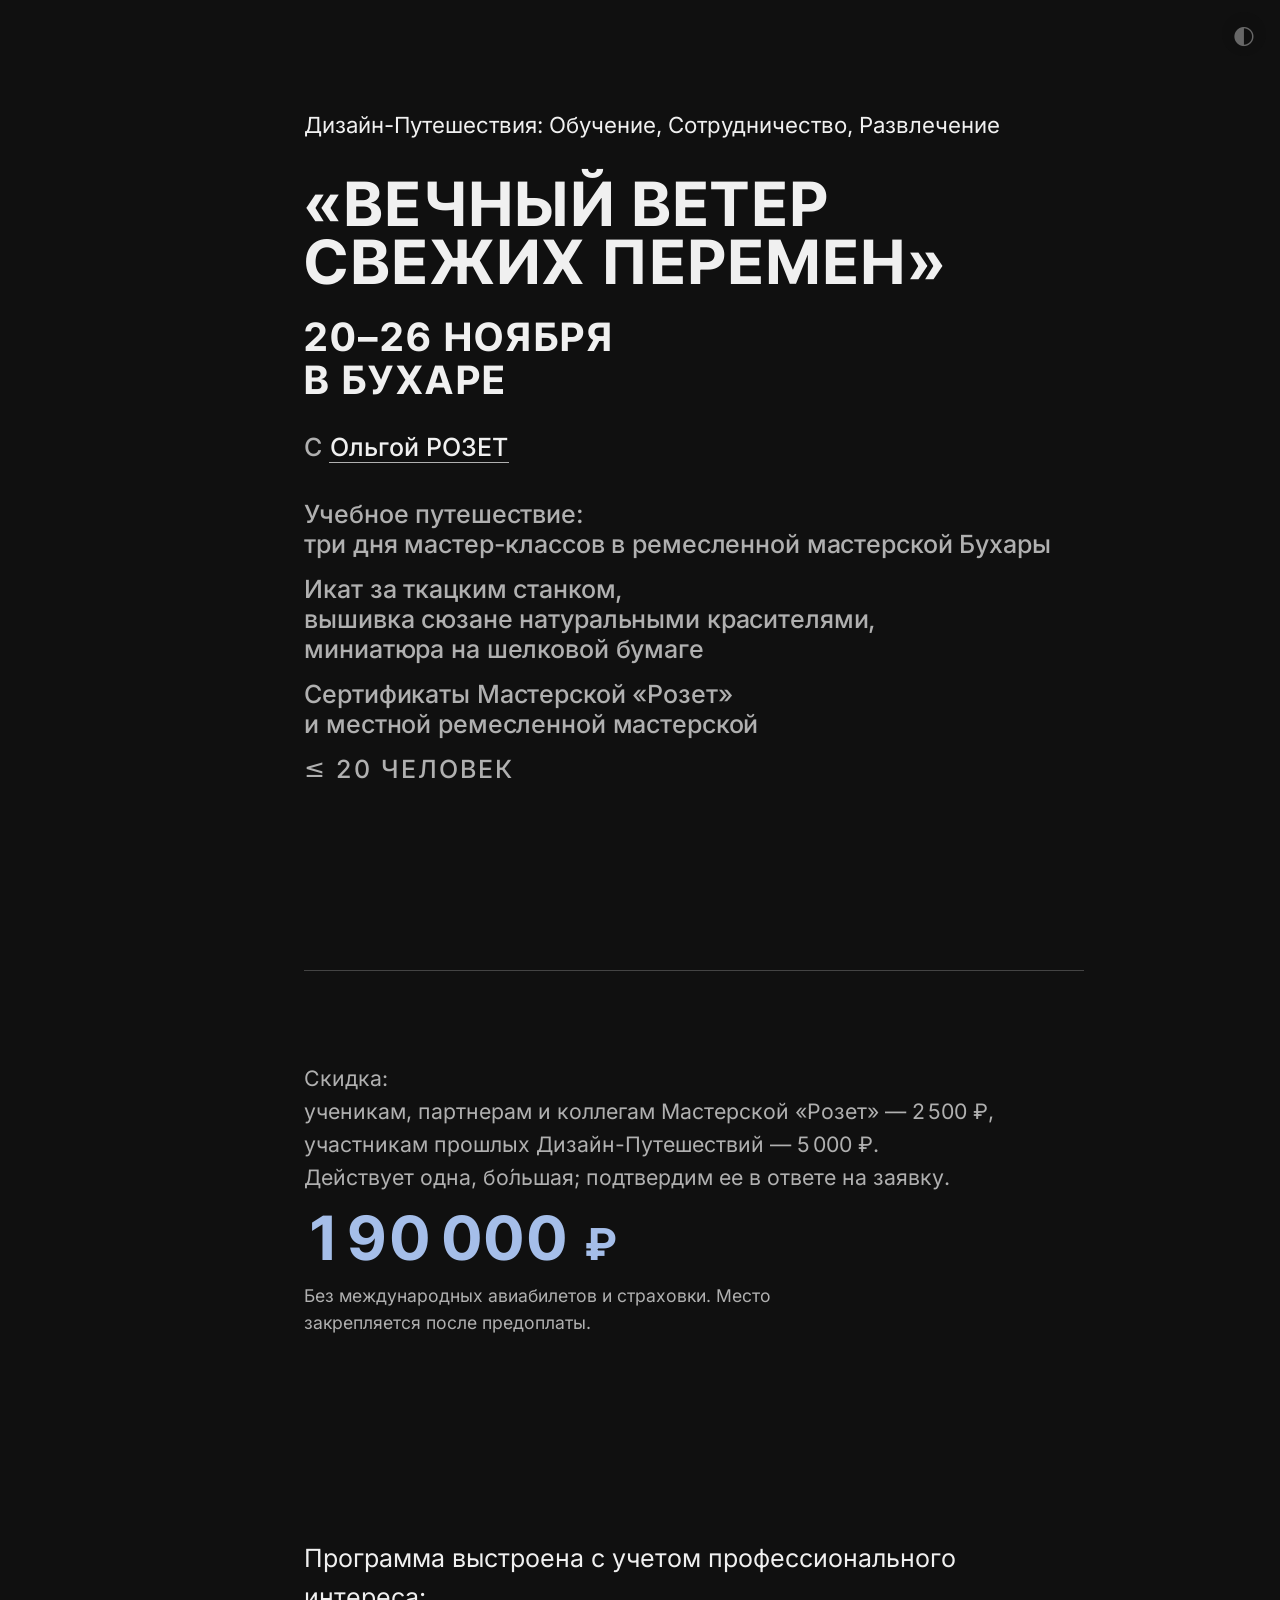
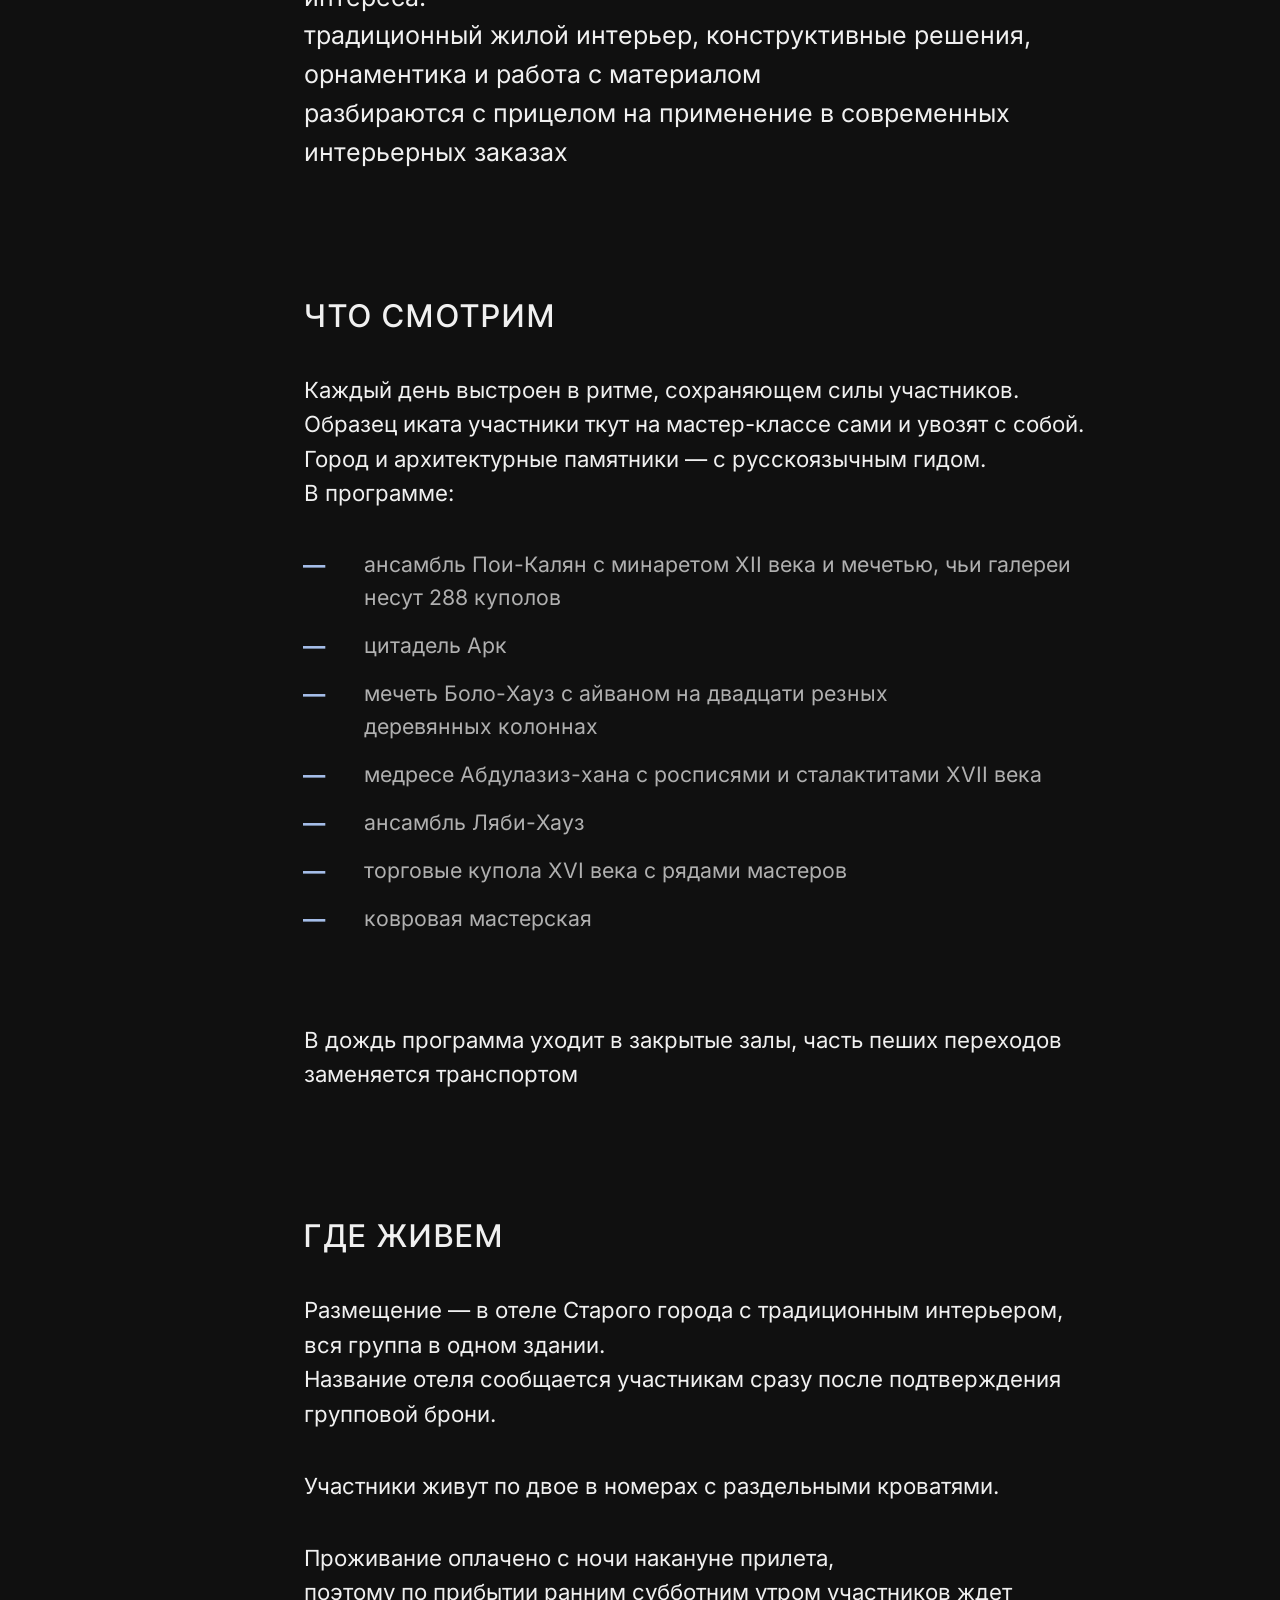
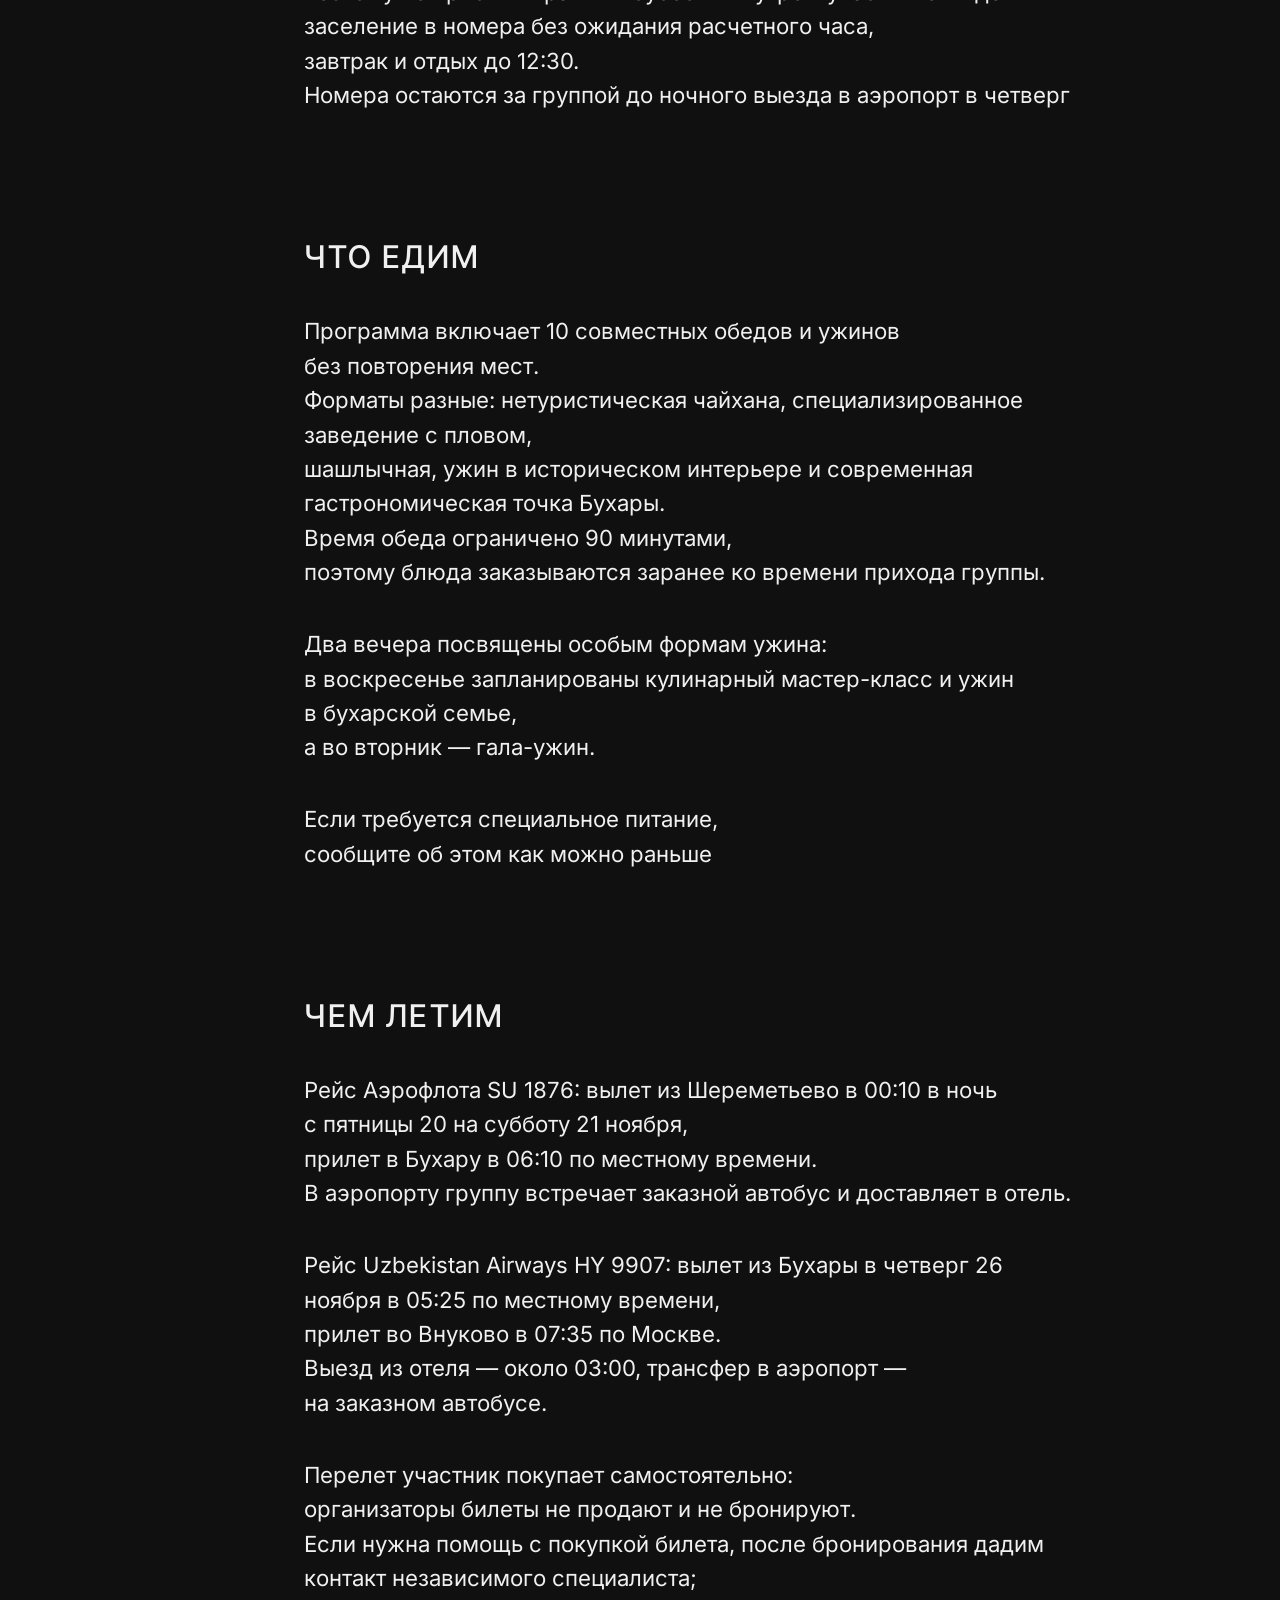
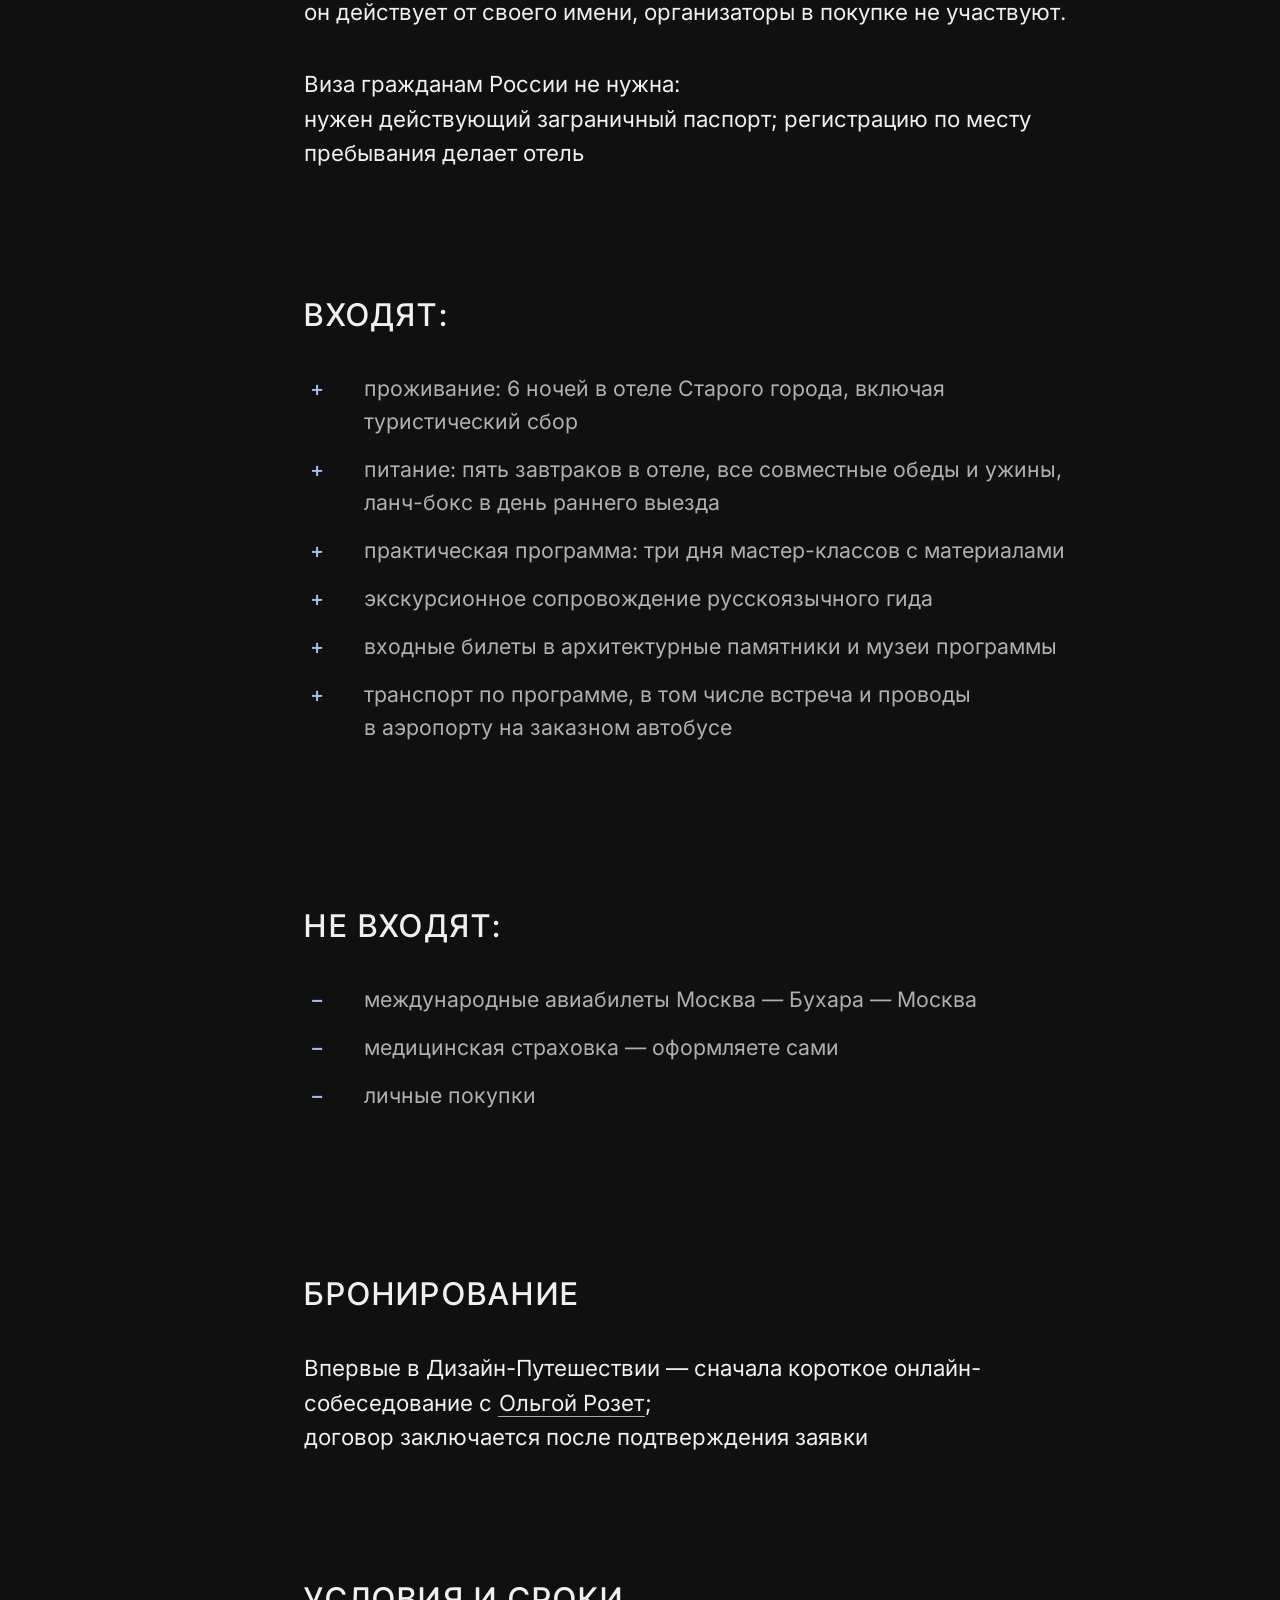
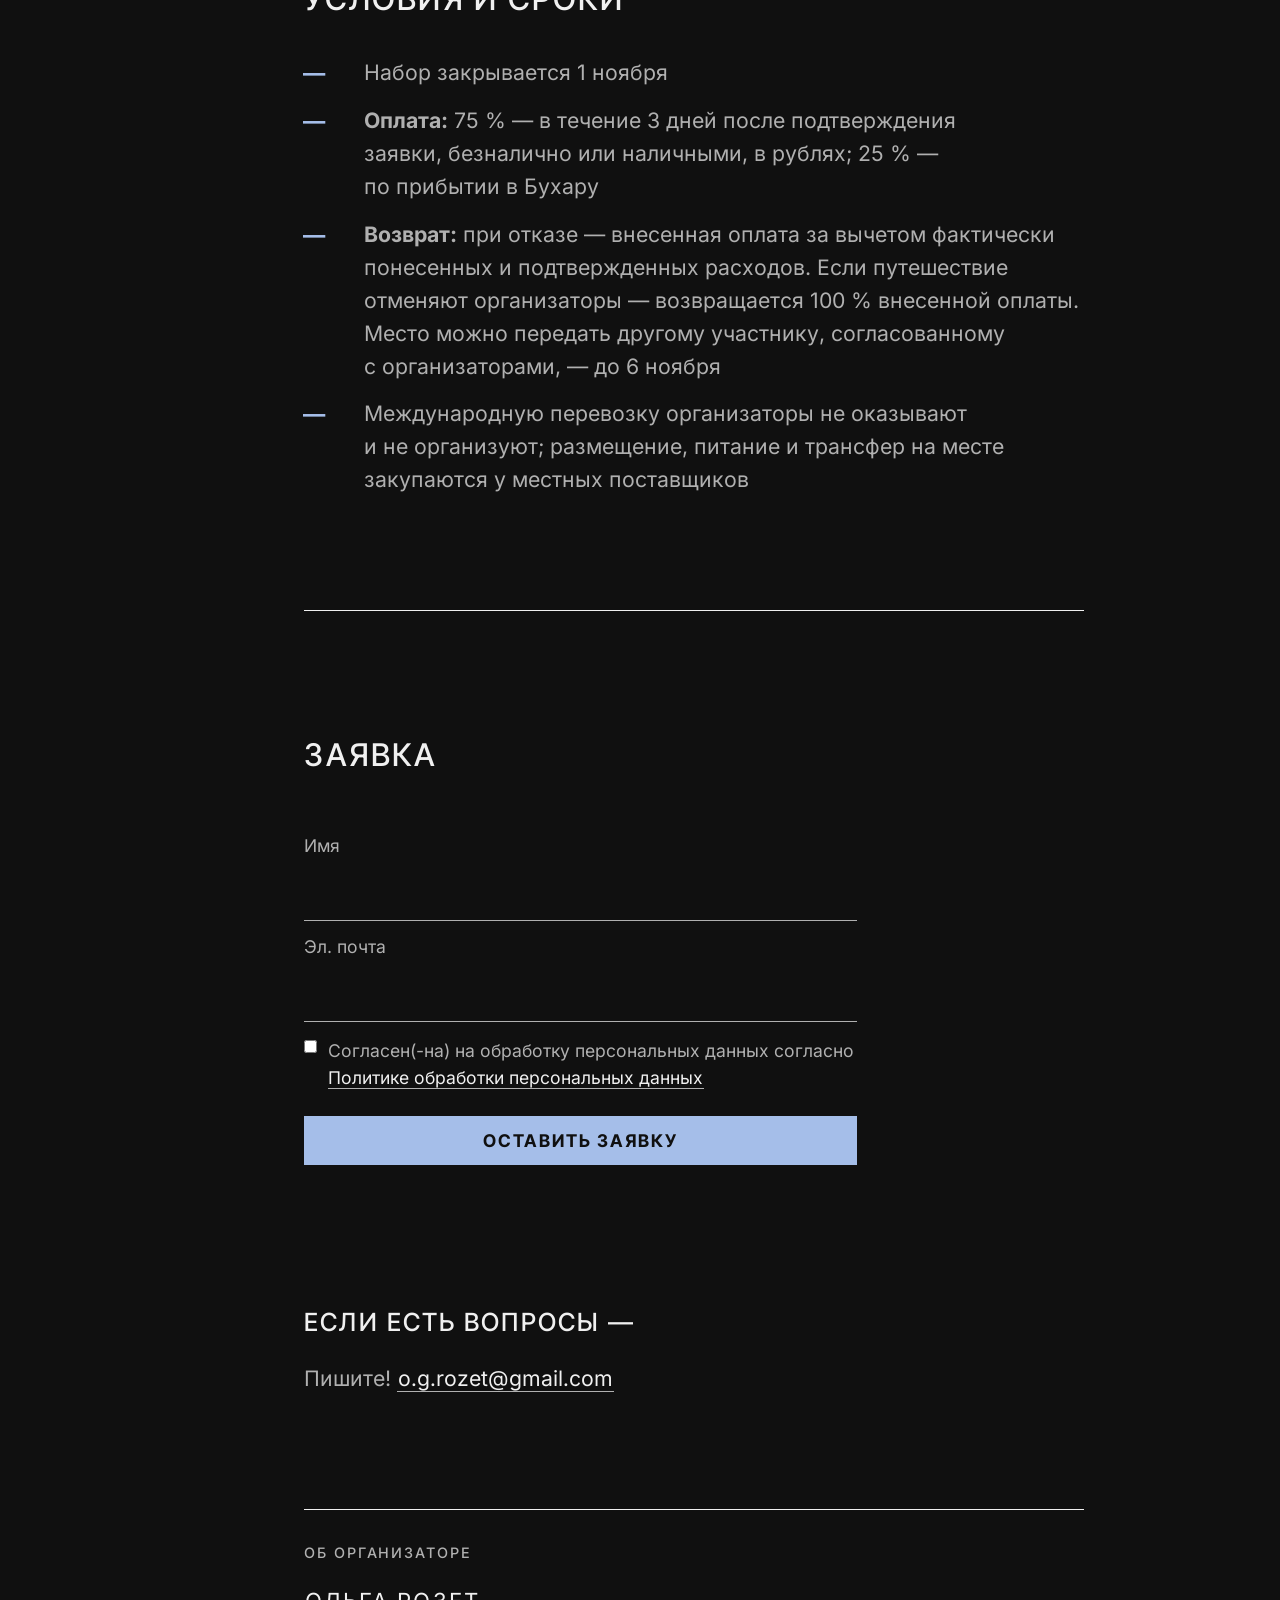
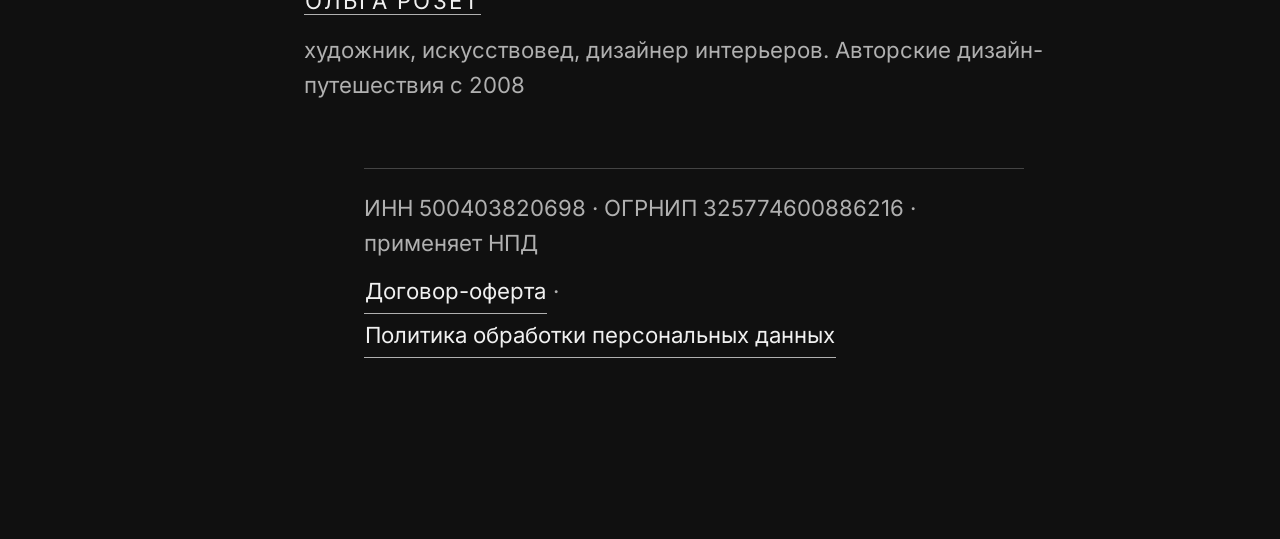
==== index.html @ dc1e4f90 "landing: publish uzbekistan_2026_fall to bukharainnovember.ru" ====
<!DOCTYPE html>

<html data-surface="editorial" lang="ru">
<head>
<meta charset="utf-8"/>
<meta content="u5gNvIFSmtyOxQqC" name="mailru-domain"/>
<meta content="width=device-width, initial-scale=1, viewport-fit=cover" name="viewport"/>
<title>Бухара · 20–26 ноября</title>
<meta content="Учебное путешествие: три дня мастер-классов в ремесленной мастерской Бухары — Икат за ткацким станком, вышивка сюзане натуральными красителями, миниатюра на…" name="description"/>
<link href="https://bukharainnovember.ru" rel="canonical"/>
<link href="https://olgarozet.ru/journal/feed.xml" rel="alternate" title="Journal" type="application/rss+xml"/>
<link href="https://olgarozet.ru/audiobroadcast/feed.xml" rel="alternate" title="Ольга Розет" type="application/rss+xml"/>
<meta content="website" property="og:type"/>
<meta content="Бухара · 20–26 ноября" property="og:title"/>
<meta content="Учебное путешествие: три дня мастер-классов в ремесленной мастерской Бухары — Икат за ткацким станком, вышивка сюзане натуральными красителями, миниатюра на…" property="og:description"/>
<meta content="Ольга Розет" property="og:site_name"/>
<meta content="https://bukharainnovember.ru" property="og:url"/>
<meta content="https://olgarozet.ru/olga_footer.png" property="og:image"/>
<meta content="ru_RU" property="og:locale"/>
<meta content="summary_large_image" name="twitter:card"/>
<meta content="Бухара · 20–26 ноября" name="twitter:title"/>
<meta content="Учебное путешествие: три дня мастер-классов в ремесленной мастерской Бухары — Икат за ткацким станком, вышивка сюзане натуральными красителями, миниатюра на…" name="twitter:description"/>
<meta content="https://olgarozet.ru/olga_footer.png" name="twitter:image"/>
<link href="/favicon.png" rel="icon" type="image/png"/>
<link href="/apple-touch-icon.png" rel="apple-touch-icon"/>
<link href="/manifest.json" rel="manifest"/>
<link as="font" crossorigin="" href="/fonts/inter-cyrillic-400-normal.woff2" rel="preload" type="font/woff2"/>
<link as="font" crossorigin="" href="/fonts/inter-cyrillic-700-normal.woff2" rel="preload" type="font/woff2"/>
<meta content="#ffffff" media="(prefers-color-scheme: light)" name="theme-color"/>
<meta content="#111111" media="(prefers-color-scheme: dark)" name="theme-color"/>
<script>
// Day/night theme — user-override-first, then solar-automatic. FOUC-critical:
// runs synchronously in <head> before paint. Resolution: read dela.theme.v1
// from localStorage; if ∈ ['day', 'night'] use it (user override) else solar
// altitude (lat 55.0° / alt-threshold -0.1 rad). Config: solar calc from
// spec.enforcement_data.Inv-SITE-solar-theme (+ data.yaml.bio.solar_calibration
// override); attr/key/values from spec.enforcement_data.Inv-IFACE-day-night-mode.
// No hardcoded constants in code — both Specs are SoT, code falls back gracefully.
(function(){
  var MODE_ATTR="data-theme", MODE_VALUES=["day", "night"], STORAGE_KEY="dela.theme.v1";
  function solarTheme(){
    var r=Math.PI/180, now=new Date();
    var J=now.valueOf()/86400000 + 2440587.5 - 2451545.0;
    var L=(280.460+0.9856474*J)%360;
    var g=((357.528+0.9856003*J)%360)*r;
    var lam=(L+1.915*Math.sin(g)+0.020*Math.sin(2*g))*r;
    var eps=(23.439-4e-7*J)*r;
    var dec=Math.asin(Math.sin(eps)*Math.sin(lam));
    var ra=Math.atan2(Math.cos(eps)*Math.sin(lam), Math.cos(lam));
    var lon=-now.getTimezoneOffset()/4, lat=55.0;
    var gmst=(18.697374558+24.06570982441908*J)*15;
    var H=((gmst+lon)%360)*r - ra;
    var alt=Math.asin(Math.sin(lat*r)*Math.sin(dec)+Math.cos(lat*r)*Math.cos(dec)*Math.cos(H));
    return alt > -0.1 ? 'day' : 'night';
  }
  // stored override ∈ MODE_VALUES → use it; else (incl. 'auto', absent, bad) → solar.
  window.__resolveTheme=function(){
    var s=null; try{ s=localStorage.getItem(STORAGE_KEY); }catch(e){}
    return (MODE_VALUES.indexOf(s) !== -1) ? s : solarTheme();
  };
  window.__applyTheme=function(){
    document.documentElement.setAttribute(MODE_ATTR, window.__resolveTheme());
  };
  window.__applyTheme();
  setInterval(window.__applyTheme, 300000);
})();
</script>
<style>@layer floor, owner, form; @import url("/_tokens.generated.css?v=4cdadee726"); @import url("/styles.css?v=229025152d");</style>
<script type="application/ld+json">{"@context": "https://schema.org", "@type": "Event", "name": "Бухара 20–26 ноября", "description": ["Учебное путешествие:\nтри дня мастер-классов в ремесленной мастерской Бухары", "Икат за ткацким станком,\nвышивка сюзане натуральными красителями,\nминиатюра на шелковой бумаге", "Сертификаты Мастерской «Розет»\nи местной ремесленной мастерской"], "url": "https://bukharainnovember.ru", "eventStatus": "https://schema.org/EventScheduled", "startDate": "2026-11-20", "endDate": "2026-11-26", "location": {"@type": "Place", "name": "Бухара", "address": {"@type": "PostalAddress", "addressCountry": "UZ"}}, "organizer": [{"@type": "Person", "name": "Ольга Розет"}], "audience": {"@type": "Audience", "audienceType": "специалисты, дизайнеры, архитекторы"}, "offers": [{"@type": "Offer", "price": "180000.00", "priceCurrency": "RUB", "availability": "https://schema.org/InStock", "priceValidUntil": "2026-10-20T23:59:00+03:00"}, {"@type": "Offer", "price": "190000.00", "priceCurrency": "RUB", "availability": "https://schema.org/InStock", "validFrom": "2026-10-20T23:59:00+03:00", "priceValidUntil": "2026-11-20"}]}</script>
<meta content="uzbekistan_2026_fall" name="dela:slug"/>
</head>
<body>
<a class="skip-link" href="#main">Перейти к содержанию</a>
<nav class="nav-fade"><span class="nav-left"><a aria-label="На главную" href="https://olgarozet.ru/">← olgarozet.ru</a></span><span class="nav-right"></span></nav>
<button aria-label="Тема: авто (по солнцу) — переключить" class="theme-toggle" data-theme-toggle="" type="button">◐</button><script>(function(){var STATES=["auto", "day", "night"],GLYPHS={"auto": "◐", "day": "☀", "night": "☾"},LABELS={"auto": "Тема: авто (по солнцу)", "day": "Тема: дневная", "night": "Тема: ночная"},STORAGE_KEY="dela.theme.v1",MODE_VALUES=["day", "night"],SUFFIX=" — переключить",CYCLE=["day", "night"],MODE_ATTR="data-theme";var btn=document.querySelector("[data-theme-toggle]");if(!btn)return;function current(){var s=null;try{s=localStorage.getItem(STORAGE_KEY);}catch(e){}return (MODE_VALUES.indexOf(s)!==-1)?s:STATES[0];}function paint(st){btn.textContent=GLYPHS[st]||GLYPHS[STATES[0]];btn.setAttribute("aria-label",(LABELS[st]||LABELS[STATES[0]])+SUFFIX);}paint(current());function rendered(){var a=null;try{a=document.documentElement.getAttribute(MODE_ATTR);}catch(e){}return (CYCLE.indexOf(a)!==-1)?a:null;}btn.addEventListener("click",function(){var seen=rendered();var i=CYCLE.indexOf(seen);var next=CYCLE[(i+1)%CYCLE.length];try{localStorage.setItem(STORAGE_KEY,next);}catch(e){}if(window.__applyTheme)window.__applyTheme();paint(next);});})();</script>
<main id="main" role="main">
<article class="article-wrapper"><header><p class="top-banner">Дизайн-Путешествия: Обучение, Сотрудничество, Развлечение</p><h1 class="concept-h1" data-case="upper">«ВЕЧНЫЙ ВЕТЕР<br/>СВЕЖИХ ПЕРЕМЕН»</h1><h2 class="locus-h2" data-case="upper">20–26 НОЯБРЯ<br/>В БУХАРЕ</h2><h3 class="organizers-h3" data-case="plain">С <a href="https://olgarozet.ru/">Ольгой РОЗЕТ</a></h3><p class="lead">Учебное путешествие:<br/>три дня мастер-классов в ремесленной мастерской Бухары</p><p class="lead">Икат за ткацким станком,<br/>вышивка сюзане натуральными красителями,<br/>миниатюра на шелковой бумаге</p><p class="lead">Сертификаты Мастерской «Розет»<br/>и местной ремесленной мастерской</p><p aria-label="не более 20 человек" class="lead is-caps"><span class="math-rel">≤</span> 20 человек</p></header><aside aria-label="Стоимость" class="pricing-display"><div class="pricing-span" data-visible-until="2026-10-20T23:59:00+03:00"><div class="pricing-amount">180 000 <span class="currency">₽</span> <span class="pricing-term">при заявке по 20 октября и оплате в течение 3 дней после подтверждения</span></div><div class="pricing-next">С 21 октября — 190 000 ₽</div></div><div class="pricing-span" data-visible-from="2026-10-20T23:59:00+03:00" style="display:none"><div class="pricing-amount">190 000 <span class="currency">₽</span></div></div><div class="pricing-claims">Скидка:<br/>ученикам, партнерам и коллегам Мастерской «Розет» — 2 500 ₽,<br/>участникам прошлых Дизайн-Путешествий — 5 000 ₽.<br/>Действует одна, бо́льшая; подтвердим ее в ответе на заявку.</div><div class="pricing-note">Без международных авиабилетов и страховки. Место закрепляется после предоплаты.</div></aside><section><p>Программа выстроена с учетом профессионального интереса:<br/>традиционный жилой интерьер, конструктивные решения, орнаментика и работа с материалом<br/>разбираются с прицелом на применение в современных интерьерных заказах</p></section><section><h2 data-case="upper">Что смотрим</h2><p>Каждый день выстроен в ритме, сохраняющем силы участников.<br/>Образец иката участники ткут на мастер-классе сами и увозят с собой.<br/>Город и архитектурные памятники — с русскоязычным гидом.<br/>В программе:</p><ul><li>ансамбль Пои-Калян с минаретом <abbr>XII</abbr> века и мечетью, чьи галереи несут 288 куполов</li><li>цитадель Арк</li><li>мечеть Боло-Хауз с айваном на двадцати резных деревянных колоннах</li><li>медресе Абдулазиз-хана с росписями и сталактитами <abbr>XVII</abbr> века</li><li>ансамбль Ляби-Хауз</li><li>торговые купола <abbr>XVI</abbr> века с рядами мастеров</li><li>ковровая мастерская</li></ul></section><section><p>В дождь программа уходит в закрытые залы, часть пеших переходов заменяется транспортом</p></section><section><h2 data-case="upper">Где живем</h2><p>Размещение — в отеле Старого города с традиционным интерьером,<br/>вся группа в одном здании.<br/>Название отеля сообщается участникам сразу после подтверждения групповой брони.</p><p>Участники живут по двое в номерах с раздельными кроватями.</p><p>Проживание оплачено с ночи накануне прилета,<br/>поэтому по прибытии ранним субботним утром участников ждет заселение в номера без ожидания расчетного часа,<br/>завтрак и отдых до 12:30.<br/>Номера остаются за группой до ночного выезда в аэропорт в четверг</p></section><section><h2 data-case="upper">Что едим</h2><p>Программа включает 10 совместных обедов и ужинов без повторения мест.<br/>Форматы разные: нетуристическая чайхана, специализированное заведение с пловом,<br/>шашлычная, ужин в историческом интерьере и современная гастрономическая точка Бухары.<br/>Время обеда ограничено 90 минутами,<br/>поэтому блюда заказываются заранее ко времени прихода группы.</p><p>Два вечера посвящены особым формам ужина:<br/>в воскресенье запланированы кулинарный мастер-класс и ужин в бухарской семье,<br/>а во вторник — гала-ужин.</p><p>Если требуется специальное питание,<br/>сообщите об этом как можно раньше</p></section><section><h2 data-case="upper">Чем летим</h2><p>Рейс Аэрофлота <abbr>SU</abbr> 1876: вылет из Шереметьево в 00:10 в ночь с пятницы 20 на субботу 21 ноября,<br/>прилет в Бухару в 06:10 по местному времени.<br/>В аэропорту группу встречает заказной автобус и доставляет в отель.</p><p>Рейс Uzbekistan Airways <abbr>HY</abbr> 9907: вылет из Бухары в четверг 26 ноября в 05:25 по местному времени,<br/>прилет во Внуково в 07:35 по Москве.<br/>Выезд из отеля — около 03:00, трансфер в аэропорт — на заказном автобусе.</p><p>Перелет участник покупает самостоятельно:<br/>организаторы билеты не продают и не бронируют.<br/>Если нужна помощь с покупкой билета, после бронирования дадим контакт независимого специалиста;<br/>он действует от своего имени, организаторы в покупке не участвуют.</p><p>Виза гражданам России не нужна:<br/>нужен действующий заграничный паспорт; регистрацию по месту пребывания делает отель</p></section><section><h2 data-case="upper">Входят:</h2><ul><li data-marker="+">проживание: 6 ночей в отеле Старого города, включая туристический сбор</li><li data-marker="+">питание: пять завтраков в отеле, все совместные обеды и ужины, ланч-бокс в день раннего выезда</li><li data-marker="+">практическая программа: три дня мастер-классов с материалами</li><li data-marker="+">экскурсионное сопровождение русскоязычного гида</li><li data-marker="+">входные билеты в архитектурные памятники и музеи программы</li><li data-marker="+">транспорт по программе, в том числе встреча и проводы в аэропорту на заказном автобусе</li></ul></section><section><h2 data-case="upper">Не входят:</h2><ul><li data-marker="−">международные авиабилеты Москва — Бухара — Москва</li><li data-marker="−">медицинская страховка — оформляете сами</li><li data-marker="−">личные покупки</li></ul></section><section><h2 data-case="upper">Бронирование</h2><p>Впервые в Дизайн-Путешествии — сначала короткое онлайн-собеседование с <a href="https://olgarozet.ru/">Ольгой Розет</a>;<br/>договор заключается после подтверждения заявки</p></section><section class="terms"><h2 data-case="upper">Условия и сроки</h2><ul><li>Набор закрывается 1 ноября</li><li><strong>Оплата:</strong> 75 % — в течение 3 дней после подтверждения заявки, безналично или наличными, в рублях; 25 % — по прибытии в Бухару</li><li><strong>Возврат:</strong> при отказе — внесенная оплата за вычетом фактически понесенных и подтвержденных расходов. Если путешествие отменяют организаторы — возвращается 100 % внесенной оплаты. Место можно передать другому участнику, согласованному с организаторами, — до 6 ноября</li><li>Международную перевозку организаторы не оказывают и не организуют; размещение, питание и трансфер на месте закупаются у местных поставщиков</li></ul></section><section class="signup-wrap"><h2 data-case="upper" id="signup-h">Заявка</h2><section aria-labelledby="signup-h" class="signup" id="signup">
<form action="https://functions.yandexcloud.net/d4eqiun8mfpadqg1tblk?path=/lead" aria-labelledby="signup-h" class="signup-form" data-mail="o.g.rozet@gmail.com" data-msg-refused="Заявка не принята. Попробуйте еще раз или напишите:" data-msg-sending="Отправка..." data-msg-thanks="Спасибо! Свяжемся." data-msg-unreachable="Сервер заявок не отвечает. Введенное сохранено — отправьте еще раз или напишите:" data-slug="uzbekistan_2026_fall" data-transports='[{"url": "https://functions.yandexcloud.net/d4eqiun8mfpadqg1tblk?path=/lead", "timeout_ms": 10000, "sanction": null}, {"url": "https://dela-edge.azaryarozet.workers.dev/lead", "timeout_ms": 8000, "sanction": "principal-2026-10-14-rf-entry-dead"}]' enctype="application/x-www-form-urlencoded" id="signup-form" method="post" novalidate="">
<input name="edition" type="hidden" value="uzbekistan-2026"/><input name="variant" type="hidden" value="uzbekistan-2026-11"/>
<label class="signup-label" for="su-name">Имя</label>
<input aria-required="true" autocomplete="name" class="signup-input" id="su-name" minlength="2" name="name" required=""/>
<label class="signup-label" for="su-email">Эл. почта</label>
<input aria-required="true" autocomplete="email" class="signup-input" id="su-email" name="email" required="" type="email"/>
<label class="signup-consent" for="su-consent">
<input aria-label="Согласен(-на) на обработку персональных данных согласно Политике обработки персональных данных" aria-required="true" id="su-consent" name="consent" required="" type="checkbox"/>
<span>Согласен(-на) на обработку персональных данных согласно <a href="https://olgarozet.ru/privacy/">Политике обработки персональных данных</a></span>
</label>
<button class="signup-btn" id="su-btn" type="submit">Оставить заявку</button>
</form>
<div aria-live="polite" class="signup-msg" id="signup-msg" role="status"></div>
<noscript><p class="signup-note">Или напишите: <a href="mailto:o.g.rozet@gmail.com">o.g.rozet@gmail.com</a></p></noscript>
<script>
function dlLeadSend(ts, fields, fetchImpl) {
  function attempt(t) {
    var p = new URLSearchParams(fields);
    if (t.sanction) { p.set("sanction", t.sanction); } else { p.delete("sanction"); }
    var c = typeof AbortController === "function" ? new AbortController() : null;
    /* no declared wait ⇒ no client deadline (an unarmed timer, never an instant abort) */
    var timer = t.timeout_ms > 0 ? setTimeout(function () { if (c) { c.abort(); } }, t.timeout_ms) : null;
    return fetchImpl(t.url, {method: "POST",
        headers: {"Content-Type": "application/x-www-form-urlencoded"},
        body: p.toString(), signal: c ? c.signal : undefined})
      .then(function (r) {
        clearTimeout(timer);
        if (r.status >= 500) { throw new Error("status " + r.status); }
        return r.json().then(function (d) { return {transport: t, status: r.status, data: d}; },
                             function () { return {transport: t, status: r.status, data: null}; });
      }, function (e) { clearTimeout(timer); throw e; });
  }
  function from(i, errors) {
    if (i >= ts.length) {
      var e = new Error("no transport answered"); e.errors = errors; return Promise.reject(e);
    }
    return attempt(ts[i]).catch(function (err) { return from(i + 1, errors.concat([String(err)])); });
  }
  return from(0, []);
}
(function () {
  var f = document.getElementById("signup-form");
  if (!f) { return; }
  var btn = document.getElementById("su-btn"), msg = document.getElementById("signup-msg");
  var label = btn.textContent, mail = f.dataset.mail || "";
  /* every visible word comes from the form's data attributes (Spec text/landing.md) — none lives here */
  function say(key) { return f.dataset["msg" + key] || ""; }
  var ts = [];
  try { ts = JSON.parse(f.dataset.transports || "[]"); } catch (_) { ts = []; }
  fetch("/" + (f.dataset.slug || "") + "/signup.json")
    .then(function (r) { return r.ok ? r.json() : null; })
    .then(function (d) { if (d && d.transports && d.transports.length) { ts = d.transports; } })
    .catch(function () {});
  function fail(text) {
    msg.textContent = text + " ";
    if (mail) { var a = document.createElement("a"); a.href = "mailto:" + mail; a.textContent = mail;
                msg.appendChild(a); }
    btn.disabled = false; btn.textContent = label;
  }
  f.addEventListener("submit", function (e) {
    var name = f.name.value.trim(), email = f.email.value.trim();
    if (name.length < 2) { e.preventDefault(); f.name.focus(); return; }
    if (!/^[^@\s]+@[^@\s]+\.[^@\s]+$/.test(email)) { e.preventDefault(); f.email.focus(); return; }
    if (!f.consent.checked) { e.preventDefault(); f.consent.focus(); return; }
    if (!ts.length) { return; }
    e.preventDefault();
    btn.disabled = true; btn.textContent = say("Sending");
    var fd = new FormData(f); fd.set("consent", "true"); fd.set("slug", f.dataset.slug || "");
    dlLeadSend(ts, new URLSearchParams(fd).toString(), fetch.bind(window))
      .then(function (res) {
        if (res.data && res.data.ok) { f.style.display = "none"; msg.textContent = say("Thanks"); }
        else { fail(say("Refused")); }
      }, function () { fail(say("Unreachable")); });
  });
})();
</script>
</section></section><section class="contact"><h2 data-case="upper">Если есть вопросы —</h2><p>Пишите! <a href="mailto:o.g.rozet@gmail.com">o.g.rozet@gmail.com</a></p></section><footer class="about-organizer"><h2 data-case="upper">Об Организаторе</h2><div class="org-card"><p class="org-name"><a href="https://olgarozet.ru/">Ольга Розет</a></p><p>художник, искусствовед, дизайнер интерьеров. Авторские дизайн-путешествия с 2008</p></div></footer><footer aria-label="Реквизиты и юридическая информация" class="legal" role="group"><p class="legal-entity"><abbr>ИНН</abbr> 500403820698 · <abbr>ОГРНИП</abbr> 325774600886216 · применяет <abbr>НПД</abbr></p><p class="legal-docs"><a href="https://olgarozet.ru/legal/">Договор-оферта</a> · <a href="https://olgarozet.ru/privacy/">Политика обработки персональных данных</a></p></footer></article>
</main>
<link href="/media.css" rel="stylesheet"/><script defer="" src="/media.js"></script>
<script>
/* Display-window indicator 1[from ≤ now < until) per viewer clock
   (Inv-STF-window-derived, surface-temporal-fixpoint.md). The reveal
   (`data-visible-from`) is the exact dual of the original auto-hide
   (`data-visible-until`, admin 2026-05-13: «пусть блок исчезнет после 20:30
   по Москве») — one indicator covers both: a block appears at its window
   start and disappears at its window end, so a page deployed before a
   boundary still transitions at the precise moment without a redeploy.
   Runs at page-load and every 30s thereafter — covers tabs left open across
   a boundary. An unparseable/absent bound fails open on that side (a parse
   error must never hide content). */
(function(){
  function _applyWindows(){
    var nodes = document.querySelectorAll('[data-visible-until],[data-visible-from]');
    var now = Date.now();
    for (var i = 0; i < nodes.length; i++) {
      var from = Date.parse(nodes[i].getAttribute('data-visible-from') || '');
      var until = Date.parse(nodes[i].getAttribute('data-visible-until') || '');
      var vis = (isNaN(from) || now >= from) && (isNaN(until) || now < until);
      nodes[i].style.display = vis ? '' : 'none';
    }
  }
  _applyWindows();
  setInterval(_applyWindows, 30000);
})();

/* Pageview pingback — entity-statistics G-Set event (admin 2026-05-13 «считает
   статистику»). One event per page-load → CF Worker /pv → DELA_STATS KV.
   No cookies, no client-id; idempotency via cf-ray (CF generates per request).
   No-op gracefully if Worker unreachable (sendBeacon + fallback fetch). */
(function(){
  var slug = (document.querySelector('meta[name="dela:slug"]') || {}).content;
  if (!slug) return;
  var payload = JSON.stringify({
    p: slug,
    r: (window.crypto && crypto.randomUUID) ? crypto.randomUUID() :
       (Date.now() + '-' + Math.random().toString(36).slice(2)),
    ref: document.referrer || ''
  });
  var url = "https://dela-edge.azaryarozet.workers.dev/pv";
  if (!url) return;
  try {
    var blob = new Blob([payload], { type: 'application/json' });
    if (!navigator.sendBeacon || !navigator.sendBeacon(url, blob)) {
      fetch(url, {
        method: 'POST', body: payload, keepalive: true,
        headers: { 'Content-Type': 'application/json' }
      }).catch(function(){});
    }
  } catch (e) { /* swallow */ }
})();
</script>
</body>
</html>
---- media.css ----
/* ЭРГОНОМИКА ВОСПРОИЗВЕДЕНИЯ — ФОРМА, ЖИВУЩАЯ С ПОВЕДЕНИЕМ.

   Поведение (media.js) есть актив СИСТЕМЫ и подаётся всякой странице всякого владельца;
   значит и форма его узлов — актив Системы, а не то, что каждый владелец переписывает у
   себя. Первая редакция положила эти правила в таблицу владельца, и закон немедленно
   нашёл второго владельца без них: одно поведение, N форм — это N расхождений, ждущих
   своего часа. Значения берутся из ТОКЕНОВ страницы (их подаёт владелец), поэтому дом
   один, а вид — домовый. */
.now-playing {
  position: fixed;
  left: var(--sp-2); right: var(--sp-2); bottom: var(--sp-2);
  margin-inline: auto;
  max-width: var(--measure);
  display: flex;
  align-items: center;
  gap: var(--sp-1);
  padding: var(--sp-1) var(--sp-2);
  background: var(--overlay-solid);
  border: 1px solid var(--rule);
  border-radius: var(--radius-card);
  z-index: 103;
}
.now-playing[hidden] { display: none; }
.now-playing-toggle {
  min-width: var(--touch-min); min-height: var(--touch-min);
  flex: 0 0 auto;
  font-size: var(--fs-s);
  background: transparent; color: var(--ink);
  border: 1px solid var(--rule); border-radius: var(--radius-control); cursor: pointer;
}
.now-playing-name {
  flex: 1 1 auto; min-width: 0;
  text-align: left;
  font: 400 var(--fs-body-min)/1.3 var(--sans);
  color: var(--ink-soft);
  background: transparent; border: 0; cursor: pointer;
  overflow: hidden; text-overflow: ellipsis; white-space: nowrap;
}
.now-playing-toggle:focus-visible, .now-playing-name:focus-visible {
  outline: var(--focus-outline-min) solid var(--accent); outline-offset: 2px;
}
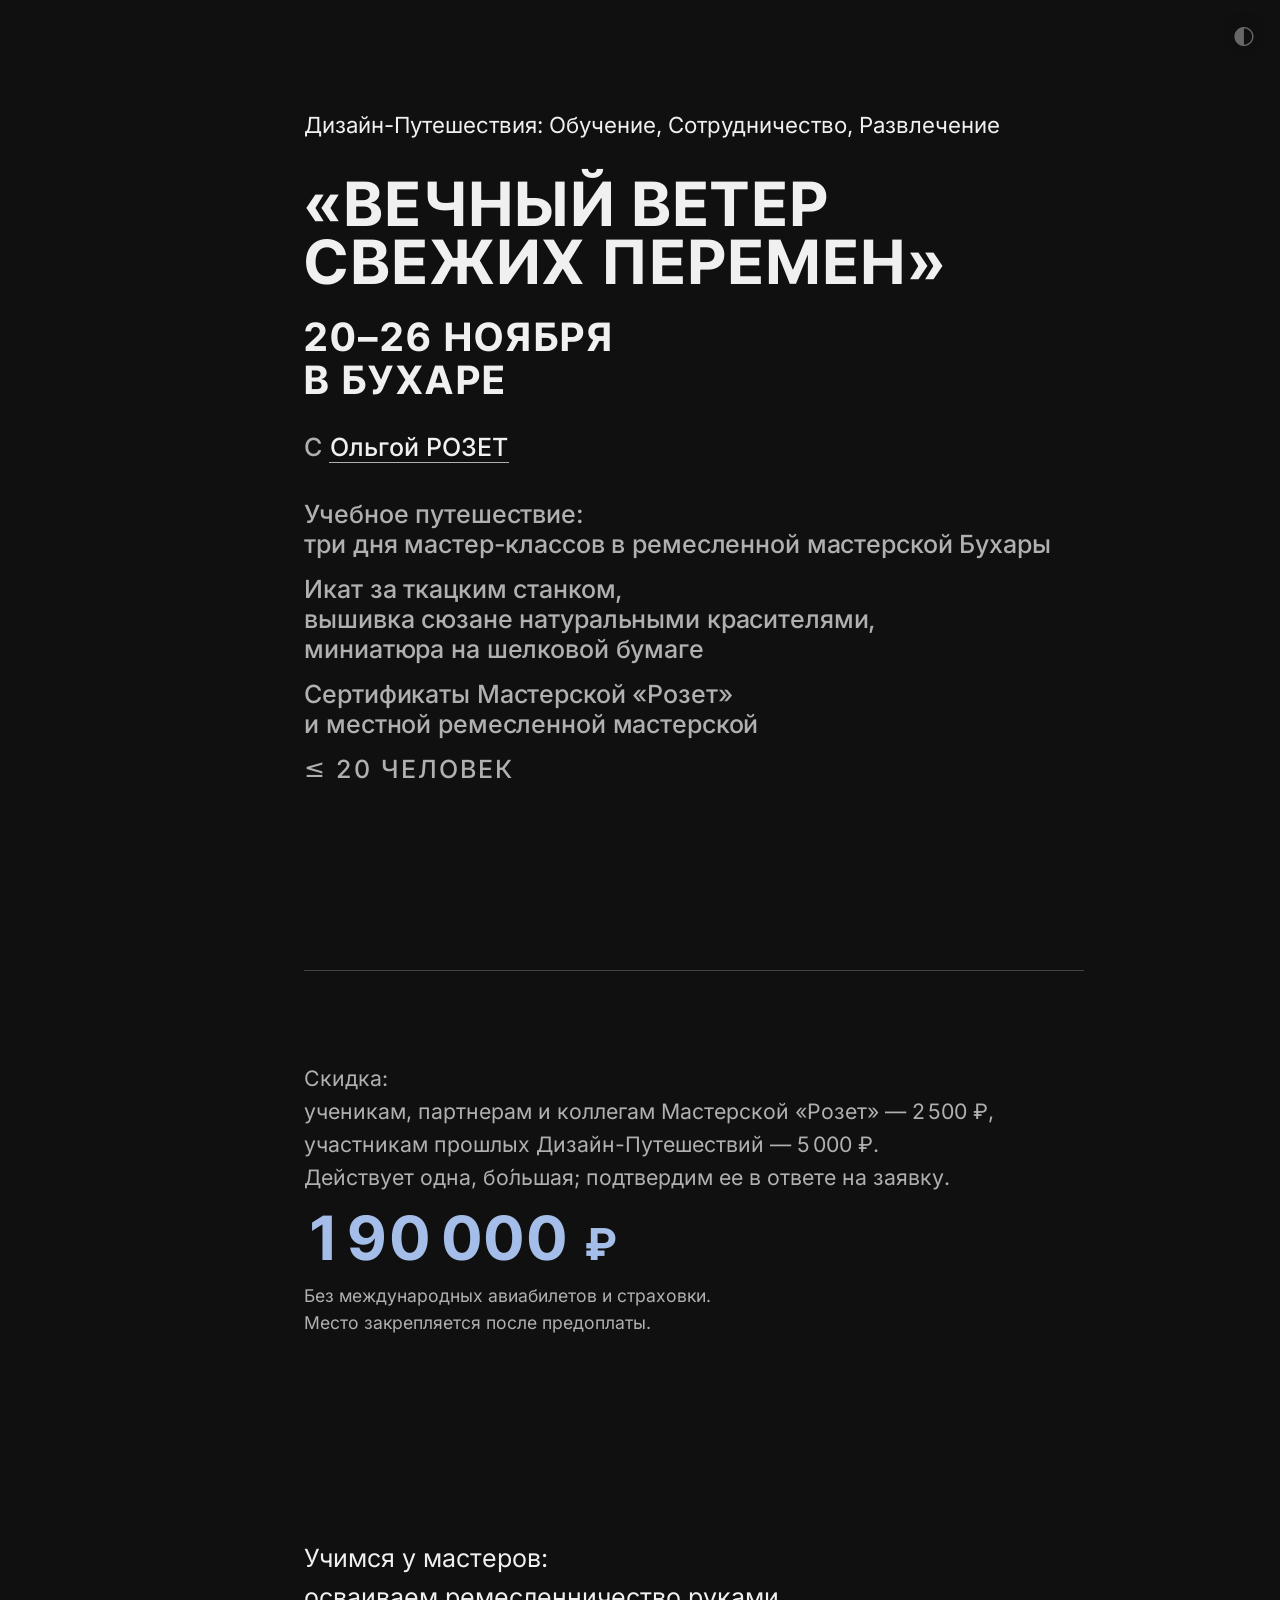
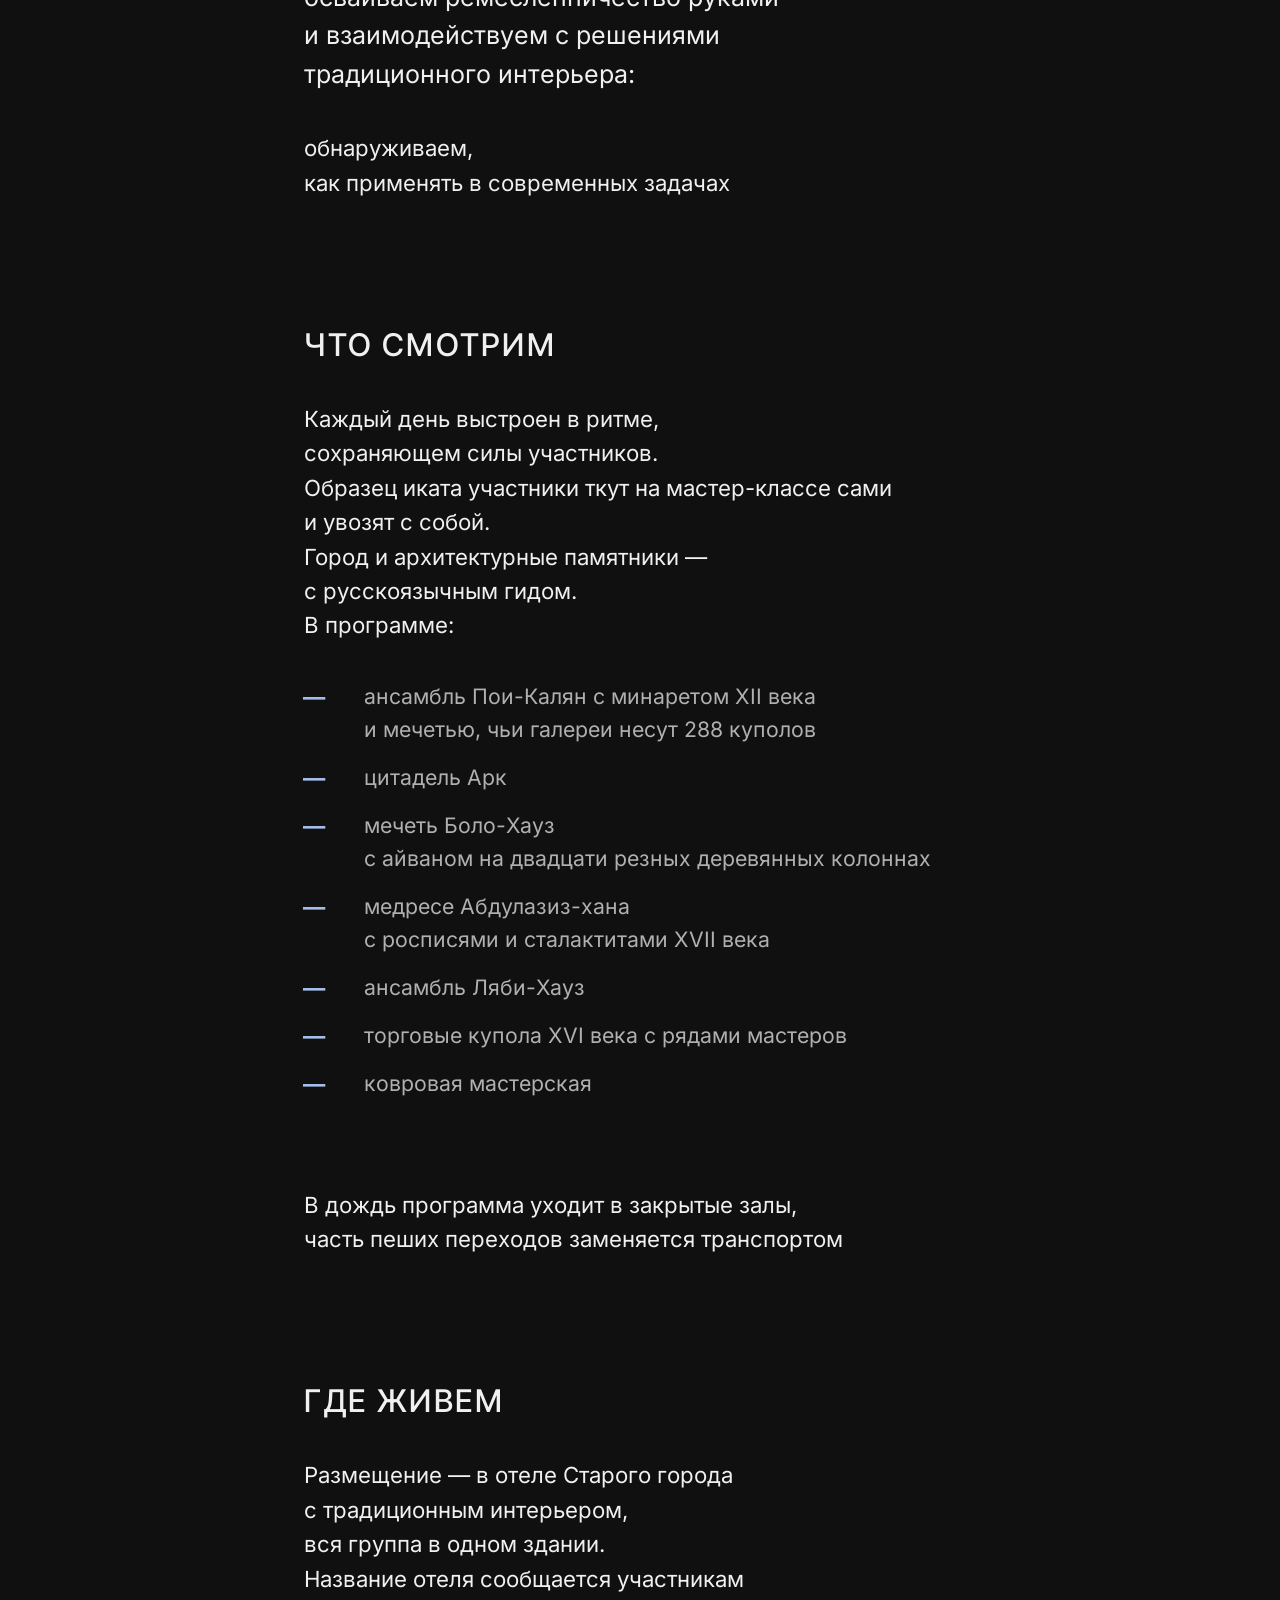
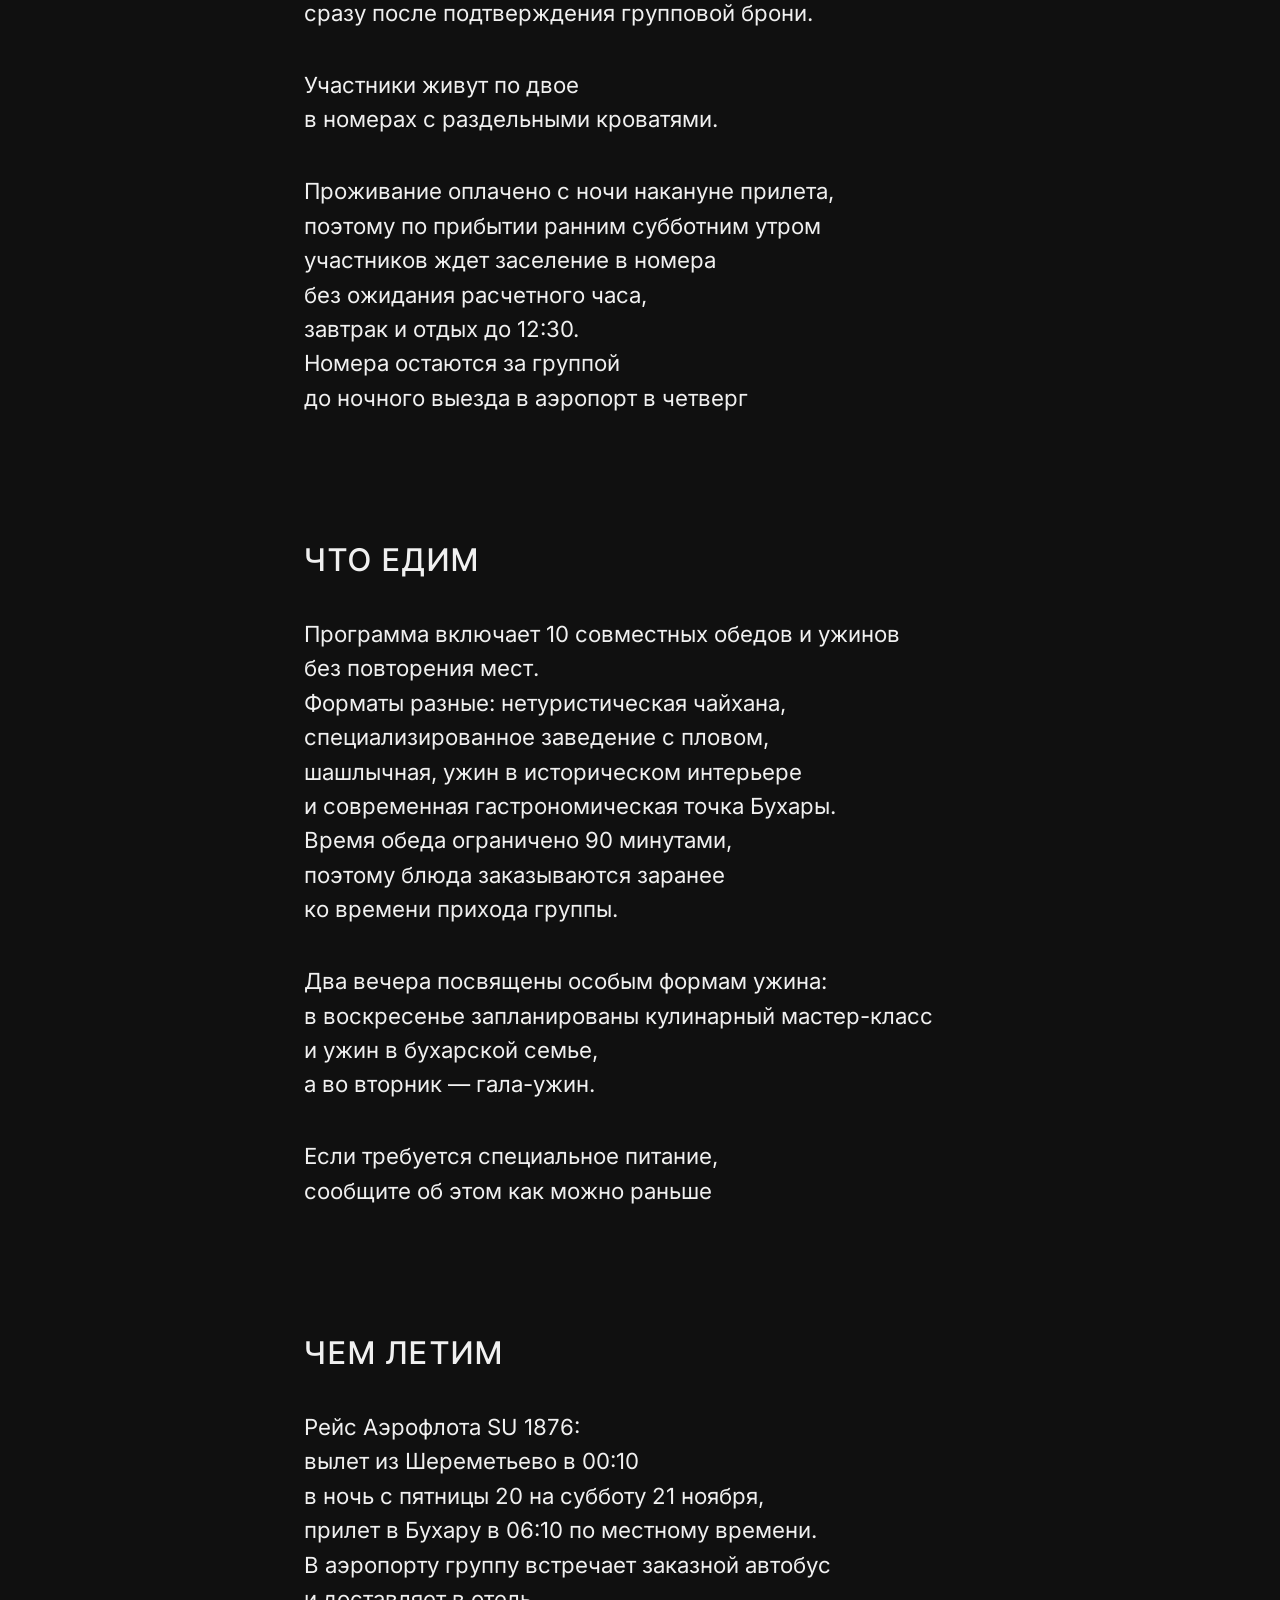
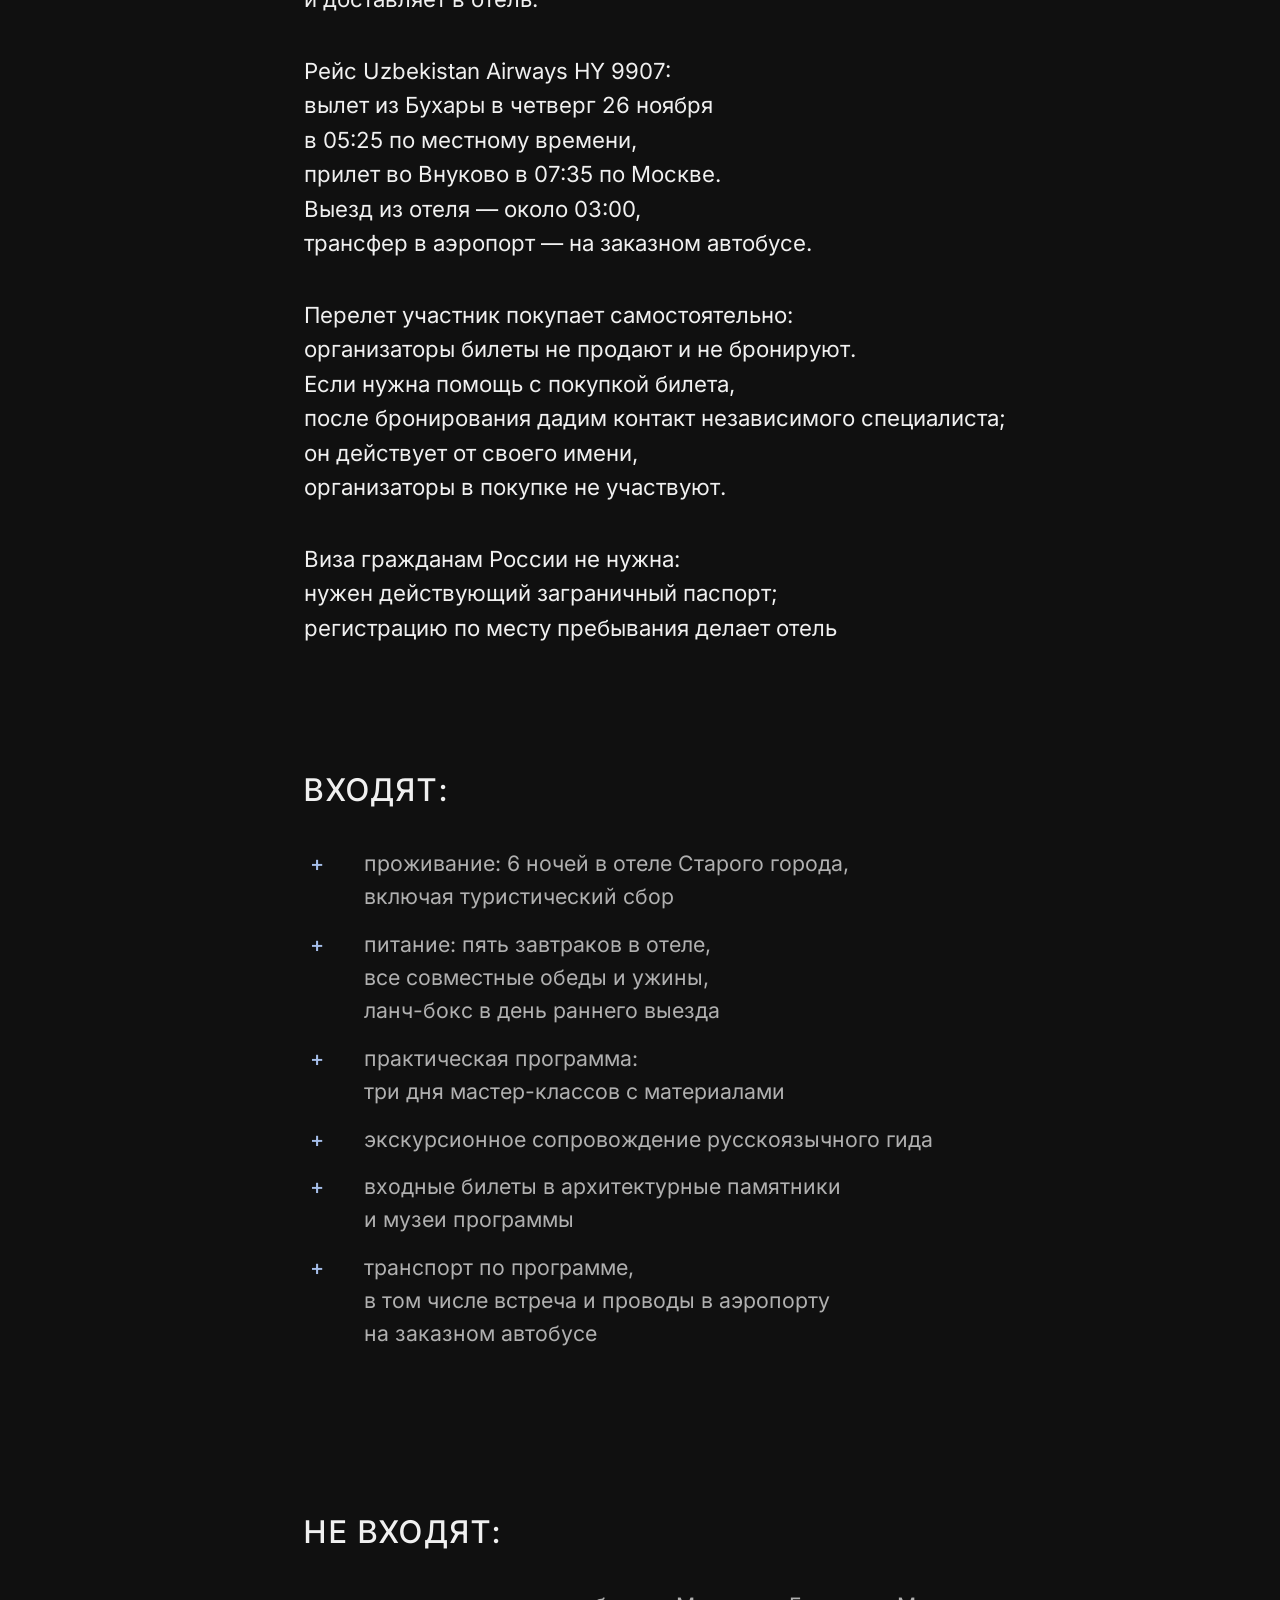
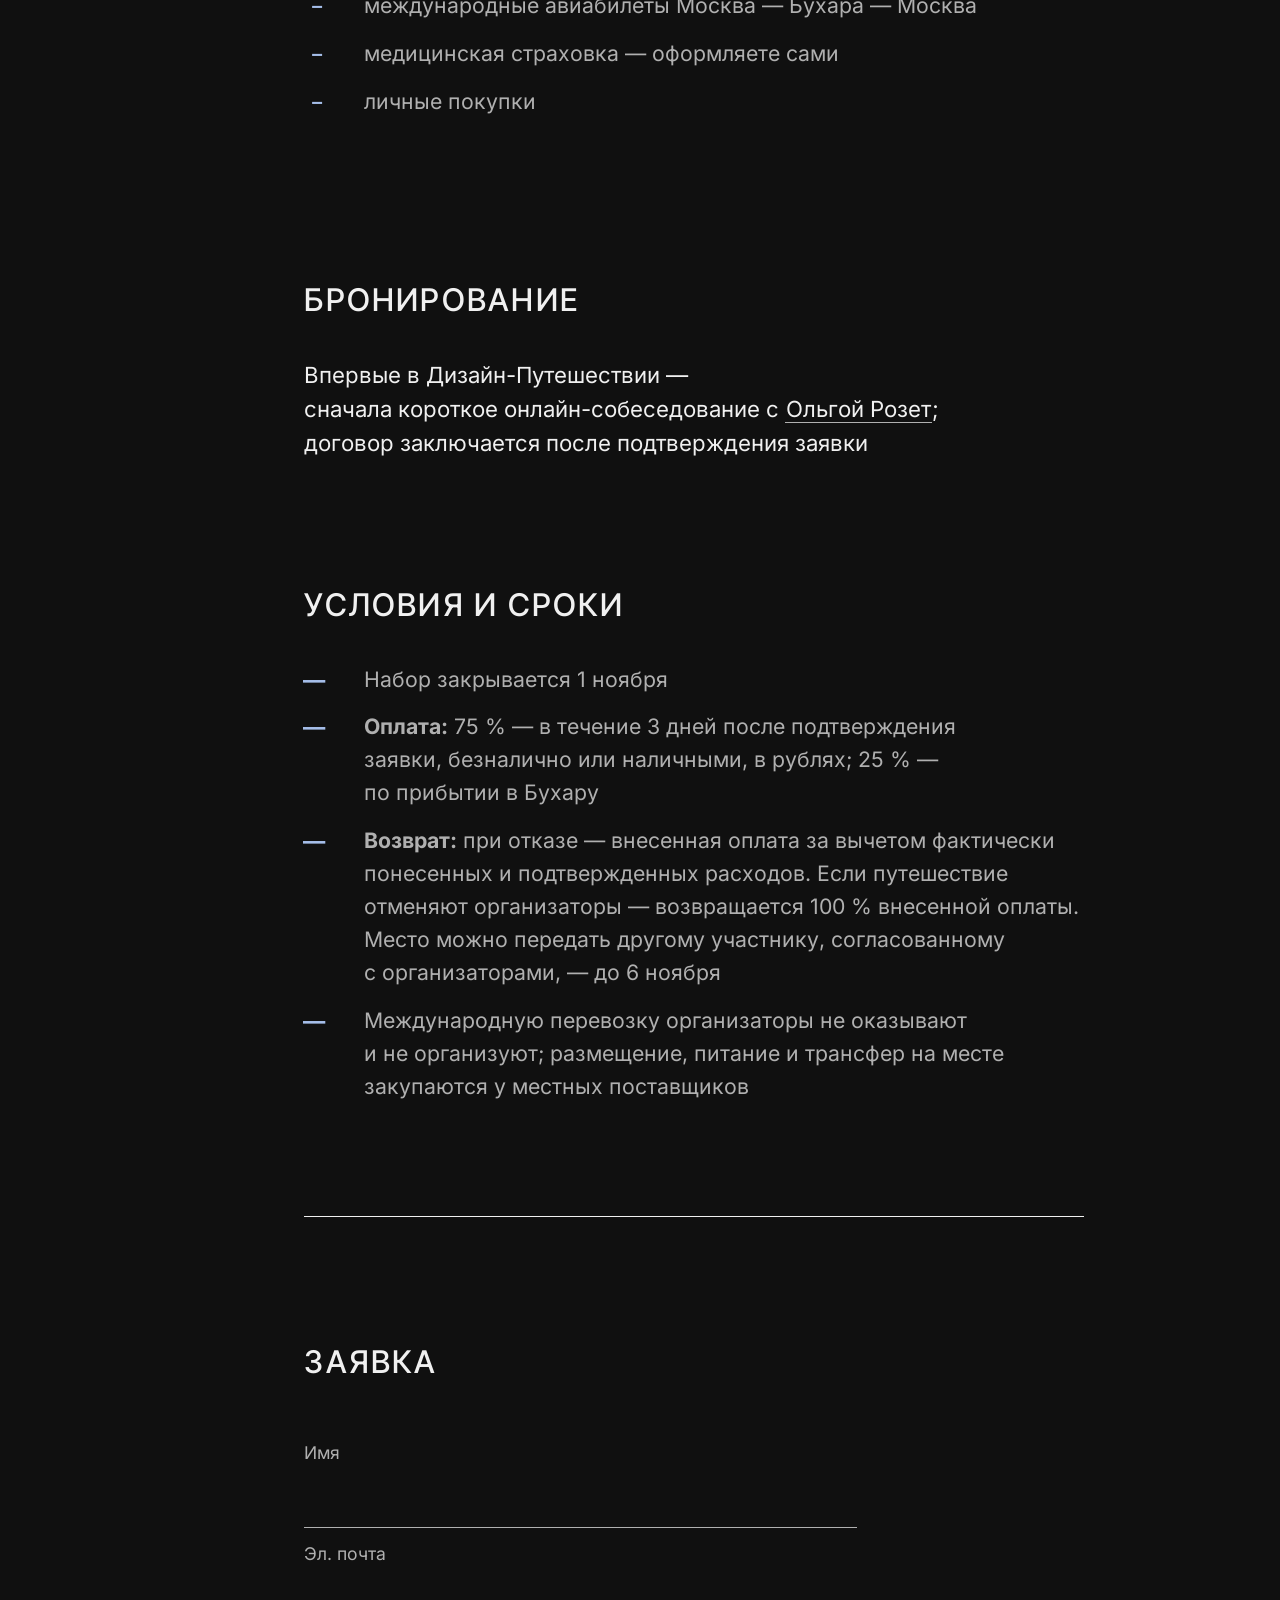
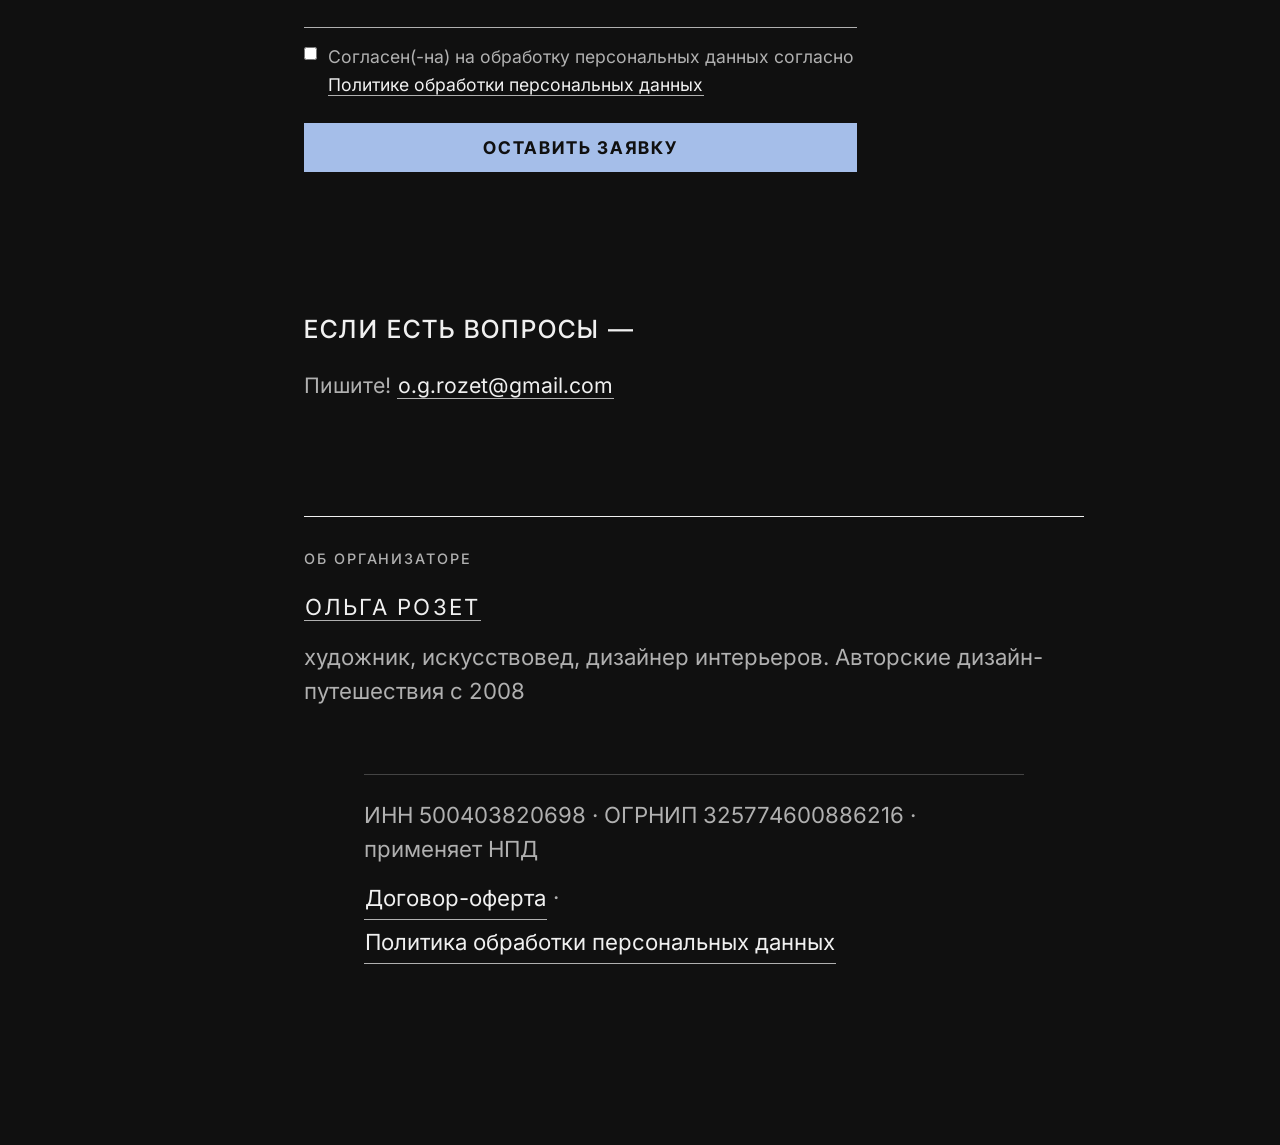
==== commit a817ecd6: "landing: publish uzbekistan_2026_fall to bukharainnovember.ru" ====
--- a/index.html
+++ b/index.html
@@ -74,7 +74,7 @@
 <nav class="nav-fade"><span class="nav-left"><a aria-label="На главную" href="https://olgarozet.ru/">← olgarozet.ru</a></span><span class="nav-right"></span></nav>
 <button aria-label="Тема: авто (по солнцу) — переключить" class="theme-toggle" data-theme-toggle="" type="button">◐</button><script>(function(){var STATES=["auto", "day", "night"],GLYPHS={"auto": "◐", "day": "☀", "night": "☾"},LABELS={"auto": "Тема: авто (по солнцу)", "day": "Тема: дневная", "night": "Тема: ночная"},STORAGE_KEY="dela.theme.v1",MODE_VALUES=["day", "night"],SUFFIX=" — переключить",CYCLE=["day", "night"],MODE_ATTR="data-theme";var btn=document.querySelector("[data-theme-toggle]");if(!btn)return;function current(){var s=null;try{s=localStorage.getItem(STORAGE_KEY);}catch(e){}return (MODE_VALUES.indexOf(s)!==-1)?s:STATES[0];}function paint(st){btn.textContent=GLYPHS[st]||GLYPHS[STATES[0]];btn.setAttribute("aria-label",(LABELS[st]||LABELS[STATES[0]])+SUFFIX);}paint(current());function rendered(){var a=null;try{a=document.documentElement.getAttribute(MODE_ATTR);}catch(e){}return (CYCLE.indexOf(a)!==-1)?a:null;}btn.addEventListener("click",function(){var seen=rendered();var i=CYCLE.indexOf(seen);var next=CYCLE[(i+1)%CYCLE.length];try{localStorage.setItem(STORAGE_KEY,next);}catch(e){}if(window.__applyTheme)window.__applyTheme();paint(next);});})();</script>
 <main id="main" role="main">
-<article class="article-wrapper"><header><p class="top-banner">Дизайн-Путешествия: Обучение, Сотрудничество, Развлечение</p><h1 class="concept-h1" data-case="upper">«ВЕЧНЫЙ ВЕТЕР<br/>СВЕЖИХ ПЕРЕМЕН»</h1><h2 class="locus-h2" data-case="upper">20–26 НОЯБРЯ<br/>В БУХАРЕ</h2><h3 class="organizers-h3" data-case="plain">С <a href="https://olgarozet.ru/">Ольгой РОЗЕТ</a></h3><p class="lead">Учебное путешествие:<br/>три дня мастер-классов в ремесленной мастерской Бухары</p><p class="lead">Икат за ткацким станком,<br/>вышивка сюзане натуральными красителями,<br/>миниатюра на шелковой бумаге</p><p class="lead">Сертификаты Мастерской «Розет»<br/>и местной ремесленной мастерской</p><p aria-label="не более 20 человек" class="lead is-caps"><span class="math-rel">≤</span> 20 человек</p></header><aside aria-label="Стоимость" class="pricing-display"><div class="pricing-span" data-visible-until="2026-10-20T23:59:00+03:00"><div class="pricing-amount">180 000 <span class="currency">₽</span> <span class="pricing-term">при заявке по 20 октября и оплате в течение 3 дней после подтверждения</span></div><div class="pricing-next">С 21 октября — 190 000 ₽</div></div><div class="pricing-span" data-visible-from="2026-10-20T23:59:00+03:00" style="display:none"><div class="pricing-amount">190 000 <span class="currency">₽</span></div></div><div class="pricing-claims">Скидка:<br/>ученикам, партнерам и коллегам Мастерской «Розет» — 2 500 ₽,<br/>участникам прошлых Дизайн-Путешествий — 5 000 ₽.<br/>Действует одна, бо́льшая; подтвердим ее в ответе на заявку.</div><div class="pricing-note">Без международных авиабилетов и страховки. Место закрепляется после предоплаты.</div></aside><section><p>Программа выстроена с учетом профессионального интереса:<br/>традиционный жилой интерьер, конструктивные решения, орнаментика и работа с материалом<br/>разбираются с прицелом на применение в современных интерьерных заказах</p></section><section><h2 data-case="upper">Что смотрим</h2><p>Каждый день выстроен в ритме, сохраняющем силы участников.<br/>Образец иката участники ткут на мастер-классе сами и увозят с собой.<br/>Город и архитектурные памятники — с русскоязычным гидом.<br/>В программе:</p><ul><li>ансамбль Пои-Калян с минаретом <abbr>XII</abbr> века и мечетью, чьи галереи несут 288 куполов</li><li>цитадель Арк</li><li>мечеть Боло-Хауз с айваном на двадцати резных деревянных колоннах</li><li>медресе Абдулазиз-хана с росписями и сталактитами <abbr>XVII</abbr> века</li><li>ансамбль Ляби-Хауз</li><li>торговые купола <abbr>XVI</abbr> века с рядами мастеров</li><li>ковровая мастерская</li></ul></section><section><p>В дождь программа уходит в закрытые залы, часть пеших переходов заменяется транспортом</p></section><section><h2 data-case="upper">Где живем</h2><p>Размещение — в отеле Старого города с традиционным интерьером,<br/>вся группа в одном здании.<br/>Название отеля сообщается участникам сразу после подтверждения групповой брони.</p><p>Участники живут по двое в номерах с раздельными кроватями.</p><p>Проживание оплачено с ночи накануне прилета,<br/>поэтому по прибытии ранним субботним утром участников ждет заселение в номера без ожидания расчетного часа,<br/>завтрак и отдых до 12:30.<br/>Номера остаются за группой до ночного выезда в аэропорт в четверг</p></section><section><h2 data-case="upper">Что едим</h2><p>Программа включает 10 совместных обедов и ужинов без повторения мест.<br/>Форматы разные: нетуристическая чайхана, специализированное заведение с пловом,<br/>шашлычная, ужин в историческом интерьере и современная гастрономическая точка Бухары.<br/>Время обеда ограничено 90 минутами,<br/>поэтому блюда заказываются заранее ко времени прихода группы.</p><p>Два вечера посвящены особым формам ужина:<br/>в воскресенье запланированы кулинарный мастер-класс и ужин в бухарской семье,<br/>а во вторник — гала-ужин.</p><p>Если требуется специальное питание,<br/>сообщите об этом как можно раньше</p></section><section><h2 data-case="upper">Чем летим</h2><p>Рейс Аэрофлота <abbr>SU</abbr> 1876: вылет из Шереметьево в 00:10 в ночь с пятницы 20 на субботу 21 ноября,<br/>прилет в Бухару в 06:10 по местному времени.<br/>В аэропорту группу встречает заказной автобус и доставляет в отель.</p><p>Рейс Uzbekistan Airways <abbr>HY</abbr> 9907: вылет из Бухары в четверг 26 ноября в 05:25 по местному времени,<br/>прилет во Внуково в 07:35 по Москве.<br/>Выезд из отеля — около 03:00, трансфер в аэропорт — на заказном автобусе.</p><p>Перелет участник покупает самостоятельно:<br/>организаторы билеты не продают и не бронируют.<br/>Если нужна помощь с покупкой билета, после бронирования дадим контакт независимого специалиста;<br/>он действует от своего имени, организаторы в покупке не участвуют.</p><p>Виза гражданам России не нужна:<br/>нужен действующий заграничный паспорт; регистрацию по месту пребывания делает отель</p></section><section><h2 data-case="upper">Входят:</h2><ul><li data-marker="+">проживание: 6 ночей в отеле Старого города, включая туристический сбор</li><li data-marker="+">питание: пять завтраков в отеле, все совместные обеды и ужины, ланч-бокс в день раннего выезда</li><li data-marker="+">практическая программа: три дня мастер-классов с материалами</li><li data-marker="+">экскурсионное сопровождение русскоязычного гида</li><li data-marker="+">входные билеты в архитектурные памятники и музеи программы</li><li data-marker="+">транспорт по программе, в том числе встреча и проводы в аэропорту на заказном автобусе</li></ul></section><section><h2 data-case="upper">Не входят:</h2><ul><li data-marker="−">международные авиабилеты Москва — Бухара — Москва</li><li data-marker="−">медицинская страховка — оформляете сами</li><li data-marker="−">личные покупки</li></ul></section><section><h2 data-case="upper">Бронирование</h2><p>Впервые в Дизайн-Путешествии — сначала короткое онлайн-собеседование с <a href="https://olgarozet.ru/">Ольгой Розет</a>;<br/>договор заключается после подтверждения заявки</p></section><section class="terms"><h2 data-case="upper">Условия и сроки</h2><ul><li>Набор закрывается 1 ноября</li><li><strong>Оплата:</strong> 75 % — в течение 3 дней после подтверждения заявки, безналично или наличными, в рублях; 25 % — по прибытии в Бухару</li><li><strong>Возврат:</strong> при отказе — внесенная оплата за вычетом фактически понесенных и подтвержденных расходов. Если путешествие отменяют организаторы — возвращается 100 % внесенной оплаты. Место можно передать другому участнику, согласованному с организаторами, — до 6 ноября</li><li>Международную перевозку организаторы не оказывают и не организуют; размещение, питание и трансфер на месте закупаются у местных поставщиков</li></ul></section><section class="signup-wrap"><h2 data-case="upper" id="signup-h">Заявка</h2><section aria-labelledby="signup-h" class="signup" id="signup">
+<article class="article-wrapper"><header><p class="top-banner">Дизайн-Путешествия: Обучение, Сотрудничество, Развлечение</p><h1 class="concept-h1" data-case="upper">«ВЕЧНЫЙ ВЕТЕР<br/>СВЕЖИХ ПЕРЕМЕН»</h1><h2 class="locus-h2" data-case="upper">20–26 НОЯБРЯ<br/>В БУХАРЕ</h2><h3 class="organizers-h3" data-case="plain">С <a href="https://olgarozet.ru/">Ольгой РОЗЕТ</a></h3><p class="lead">Учебное путешествие:<br/>три дня мастер-классов в ремесленной мастерской Бухары</p><p class="lead">Икат за ткацким станком,<br/>вышивка сюзане натуральными красителями,<br/>миниатюра на шелковой бумаге</p><p class="lead">Сертификаты Мастерской «Розет»<br/>и местной ремесленной мастерской</p><p aria-label="не более 20 человек" class="lead is-caps"><span class="math-rel">≤</span> 20 человек</p></header><aside aria-label="Стоимость" class="pricing-display"><div class="pricing-span" data-visible-until="2026-10-20T23:59:00+03:00"><div class="pricing-amount">180 000 <span class="currency">₽</span> <span class="pricing-term">при заявке по 20 октября и оплате в течение 3 дней после подтверждения</span></div><div class="pricing-next">С 21 октября — 190 000 ₽</div></div><div class="pricing-span" data-visible-from="2026-10-20T23:59:00+03:00" style="display:none"><div class="pricing-amount">190 000 <span class="currency">₽</span></div></div><div class="pricing-claims">Скидка:<br/>ученикам, партнерам и коллегам Мастерской «Розет» — 2 500 ₽,<br/>участникам прошлых Дизайн-Путешествий — 5 000 ₽.<br/>Действует одна, бо́льшая; подтвердим ее в ответе на заявку.</div><div class="pricing-note">Без международных авиабилетов и страховки.<br/>Место закрепляется после предоплаты.</div></aside><section><p>Учимся у мастеров:<br/>осваиваем ремесленничество руками<br/>и взаимодействуем с решениями<br/>традиционного интерьера:</p><p>обнаруживаем,<br/>как применять в современных задачах</p></section><section><h2 data-case="upper">Что смотрим</h2><p>Каждый день выстроен в ритме,<br/>сохраняющем силы участников.<br/>Образец иката участники ткут на мастер-классе сами<br/>и увозят с собой.<br/>Город и архитектурные памятники —<br/>с русскоязычным гидом.<br/>В программе:</p><ul><li>ансамбль Пои-Калян с минаретом <abbr>XII</abbr> века<br/>и мечетью, чьи галереи несут 288 куполов</li><li>цитадель Арк</li><li>мечеть Боло-Хауз<br/>с айваном на двадцати резных деревянных колоннах</li><li>медресе Абдулазиз-хана<br/>с росписями и сталактитами <abbr>XVII</abbr> века</li><li>ансамбль Ляби-Хауз</li><li>торговые купола <abbr>XVI</abbr> века с рядами мастеров</li><li>ковровая мастерская</li></ul></section><section><p>В дождь программа уходит в закрытые залы,<br/>часть пеших переходов заменяется транспортом</p></section><section><h2 data-case="upper">Где живем</h2><p>Размещение — в отеле Старого города<br/>с традиционным интерьером,<br/>вся группа в одном здании.<br/>Название отеля сообщается участникам<br/>сразу после подтверждения групповой брони.</p><p>Участники живут по двое<br/>в номерах с раздельными кроватями.</p><p>Проживание оплачено с ночи накануне прилета,<br/>поэтому по прибытии ранним субботним утром<br/>участников ждет заселение в номера<br/>без ожидания расчетного часа,<br/>завтрак и отдых до 12:30.<br/>Номера остаются за группой<br/>до ночного выезда в аэропорт в четверг</p></section><section><h2 data-case="upper">Что едим</h2><p>Программа включает 10 совместных обедов и ужинов<br/>без повторения мест.<br/>Форматы разные: нетуристическая чайхана,<br/>специализированное заведение с пловом,<br/>шашлычная, ужин в историческом интерьере<br/>и современная гастрономическая точка Бухары.<br/>Время обеда ограничено 90 минутами,<br/>поэтому блюда заказываются заранее<br/>ко времени прихода группы.</p><p>Два вечера посвящены особым формам ужина:<br/>в воскресенье запланированы кулинарный мастер-класс<br/>и ужин в бухарской семье,<br/>а во вторник — гала-ужин.</p><p>Если требуется специальное питание,<br/>сообщите об этом как можно раньше</p></section><section><h2 data-case="upper">Чем летим</h2><p>Рейс Аэрофлота <abbr>SU</abbr> 1876:<br/>вылет из Шереметьево в 00:10<br/>в ночь с пятницы 20 на субботу 21 ноября,<br/>прилет в Бухару в 06:10 по местному времени.<br/>В аэропорту группу встречает заказной автобус<br/>и доставляет в отель.</p><p>Рейс Uzbekistan Airways <abbr>HY</abbr> 9907:<br/>вылет из Бухары в четверг 26 ноября<br/>в 05:25 по местному времени,<br/>прилет во Внуково в 07:35 по Москве.<br/>Выезд из отеля — около 03:00,<br/>трансфер в аэропорт — на заказном автобусе.</p><p>Перелет участник покупает самостоятельно:<br/>организаторы билеты не продают и не бронируют.<br/>Если нужна помощь с покупкой билета,<br/>после бронирования дадим контакт независимого специалиста;<br/>он действует от своего имени,<br/>организаторы в покупке не участвуют.</p><p>Виза гражданам России не нужна:<br/>нужен действующий заграничный паспорт;<br/>регистрацию по месту пребывания делает отель</p></section><section><h2 data-case="upper">Входят:</h2><ul><li data-marker="+">проживание: 6 ночей в отеле Старого города,<br/>включая туристический сбор</li><li data-marker="+">питание: пять завтраков в отеле,<br/>все совместные обеды и ужины,<br/>ланч-бокс в день раннего выезда</li><li data-marker="+">практическая программа:<br/>три дня мастер-классов с материалами</li><li data-marker="+">экскурсионное сопровождение русскоязычного гида</li><li data-marker="+">входные билеты в архитектурные памятники<br/>и музеи программы</li><li data-marker="+">транспорт по программе,<br/>в том числе встреча и проводы в аэропорту<br/>на заказном автобусе</li></ul></section><section><h2 data-case="upper">Не входят:</h2><ul><li data-marker="−">международные авиабилеты Москва — Бухара — Москва</li><li data-marker="−">медицинская страховка — оформляете сами</li><li data-marker="−">личные покупки</li></ul></section><section><h2 data-case="upper">Бронирование</h2><p>Впервые в Дизайн-Путешествии —<br/>сначала короткое онлайн-собеседование с <a href="https://olgarozet.ru/">Ольгой Розет</a>;<br/>договор заключается после подтверждения заявки</p></section><section class="terms"><h2 data-case="upper">Условия и сроки</h2><ul><li>Набор закрывается 1 ноября</li><li><strong>Оплата:</strong> 75 % — в течение 3 дней после подтверждения заявки, безналично или наличными, в рублях; 25 % — по прибытии в Бухару</li><li><strong>Возврат:</strong> при отказе — внесенная оплата за вычетом фактически понесенных и подтвержденных расходов. Если путешествие отменяют организаторы — возвращается 100 % внесенной оплаты. Место можно передать другому участнику, согласованному с организаторами, — до 6 ноября</li><li>Международную перевозку организаторы не оказывают и не организуют; размещение, питание и трансфер на месте закупаются у местных поставщиков</li></ul></section><section class="signup-wrap"><h2 data-case="upper" id="signup-h">Заявка</h2><section aria-labelledby="signup-h" class="signup" id="signup">
 <form action="https://functions.yandexcloud.net/d4eqiun8mfpadqg1tblk?path=/lead" aria-labelledby="signup-h" class="signup-form" data-mail="o.g.rozet@gmail.com" data-msg-refused="Заявка не принята. Попробуйте еще раз или напишите:" data-msg-sending="Отправка..." data-msg-thanks="Спасибо! Свяжемся." data-msg-unreachable="Сервер заявок не отвечает. Введенное сохранено — отправьте еще раз или напишите:" data-slug="uzbekistan_2026_fall" data-transports='[{"url": "https://functions.yandexcloud.net/d4eqiun8mfpadqg1tblk?path=/lead", "timeout_ms": 10000, "sanction": null}, {"url": "https://dela-edge.azaryarozet.workers.dev/lead", "timeout_ms": 8000, "sanction": "principal-2026-10-14-rf-entry-dead"}]' enctype="application/x-www-form-urlencoded" id="signup-form" method="post" novalidate="">
 <input name="edition" type="hidden" value="uzbekistan-2026"/><input name="variant" type="hidden" value="uzbekistan-2026-11"/>
 <label class="signup-label" for="su-name">Имя</label>
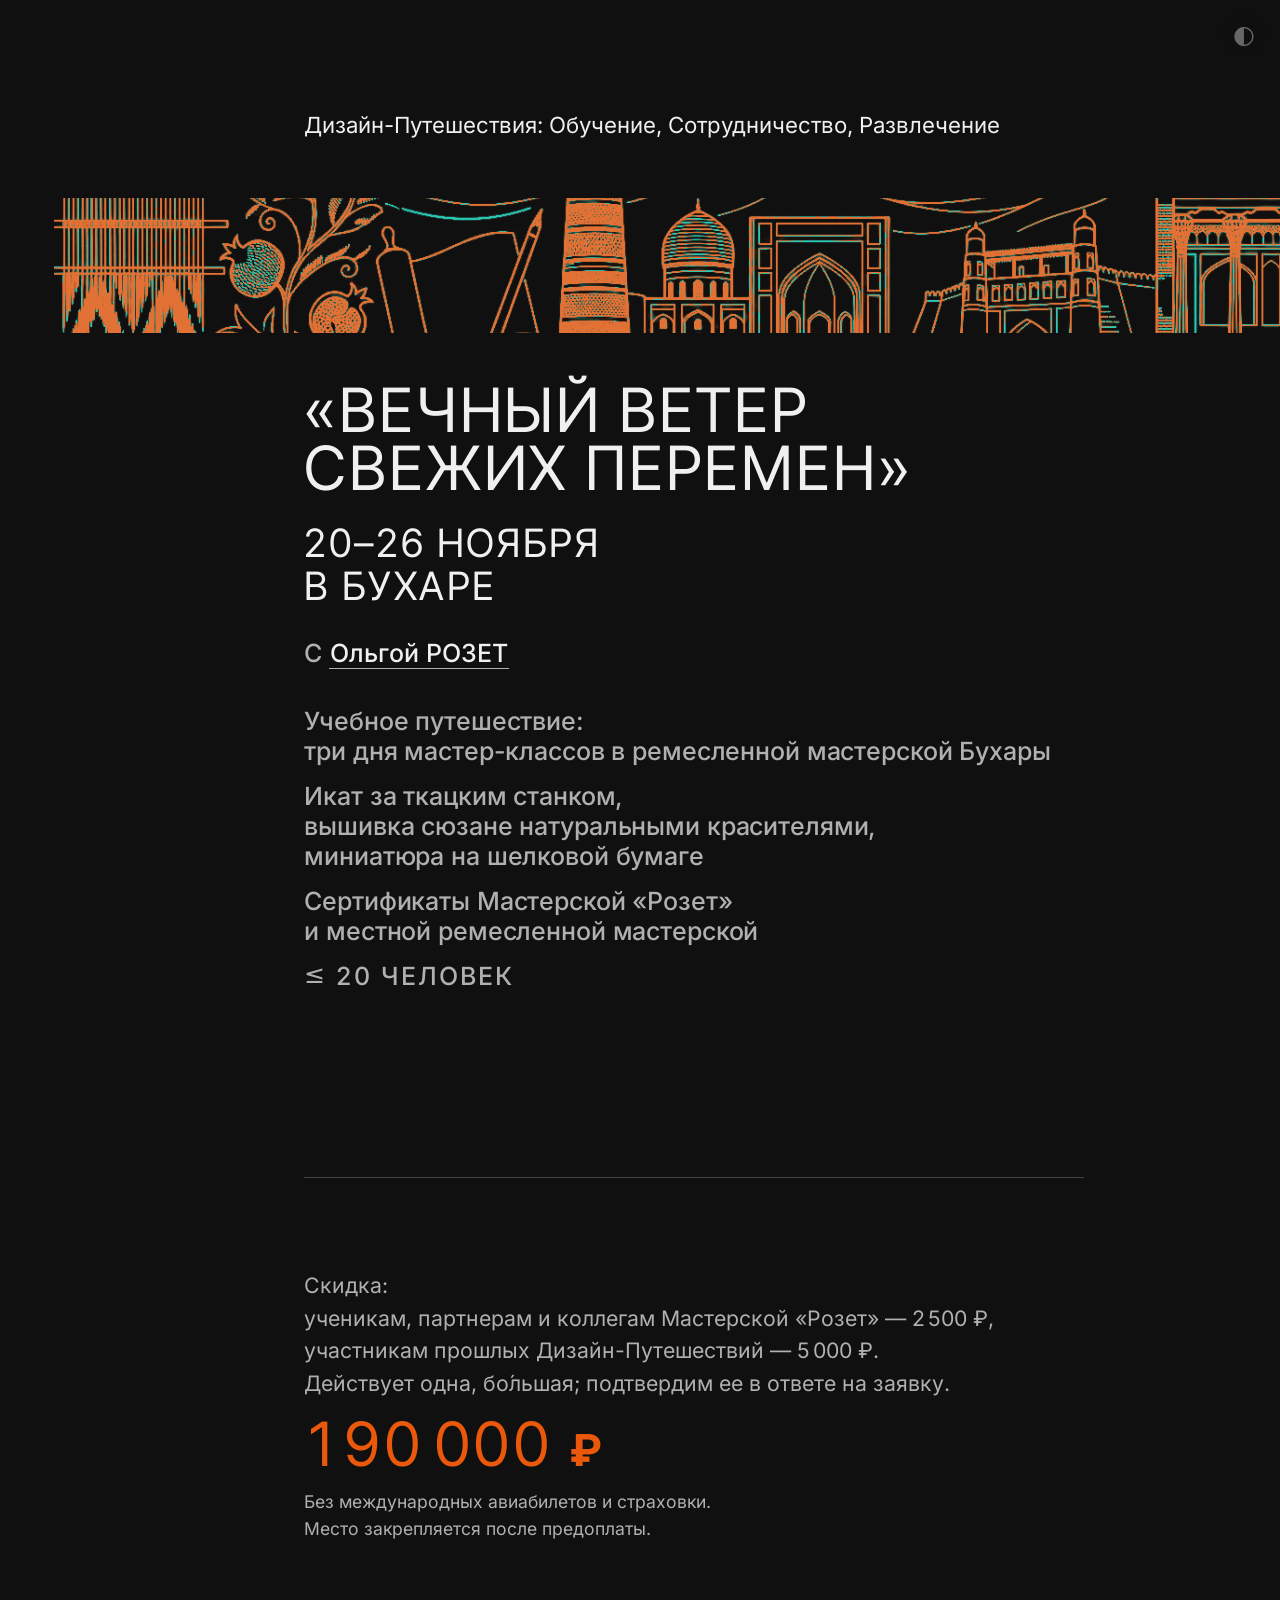
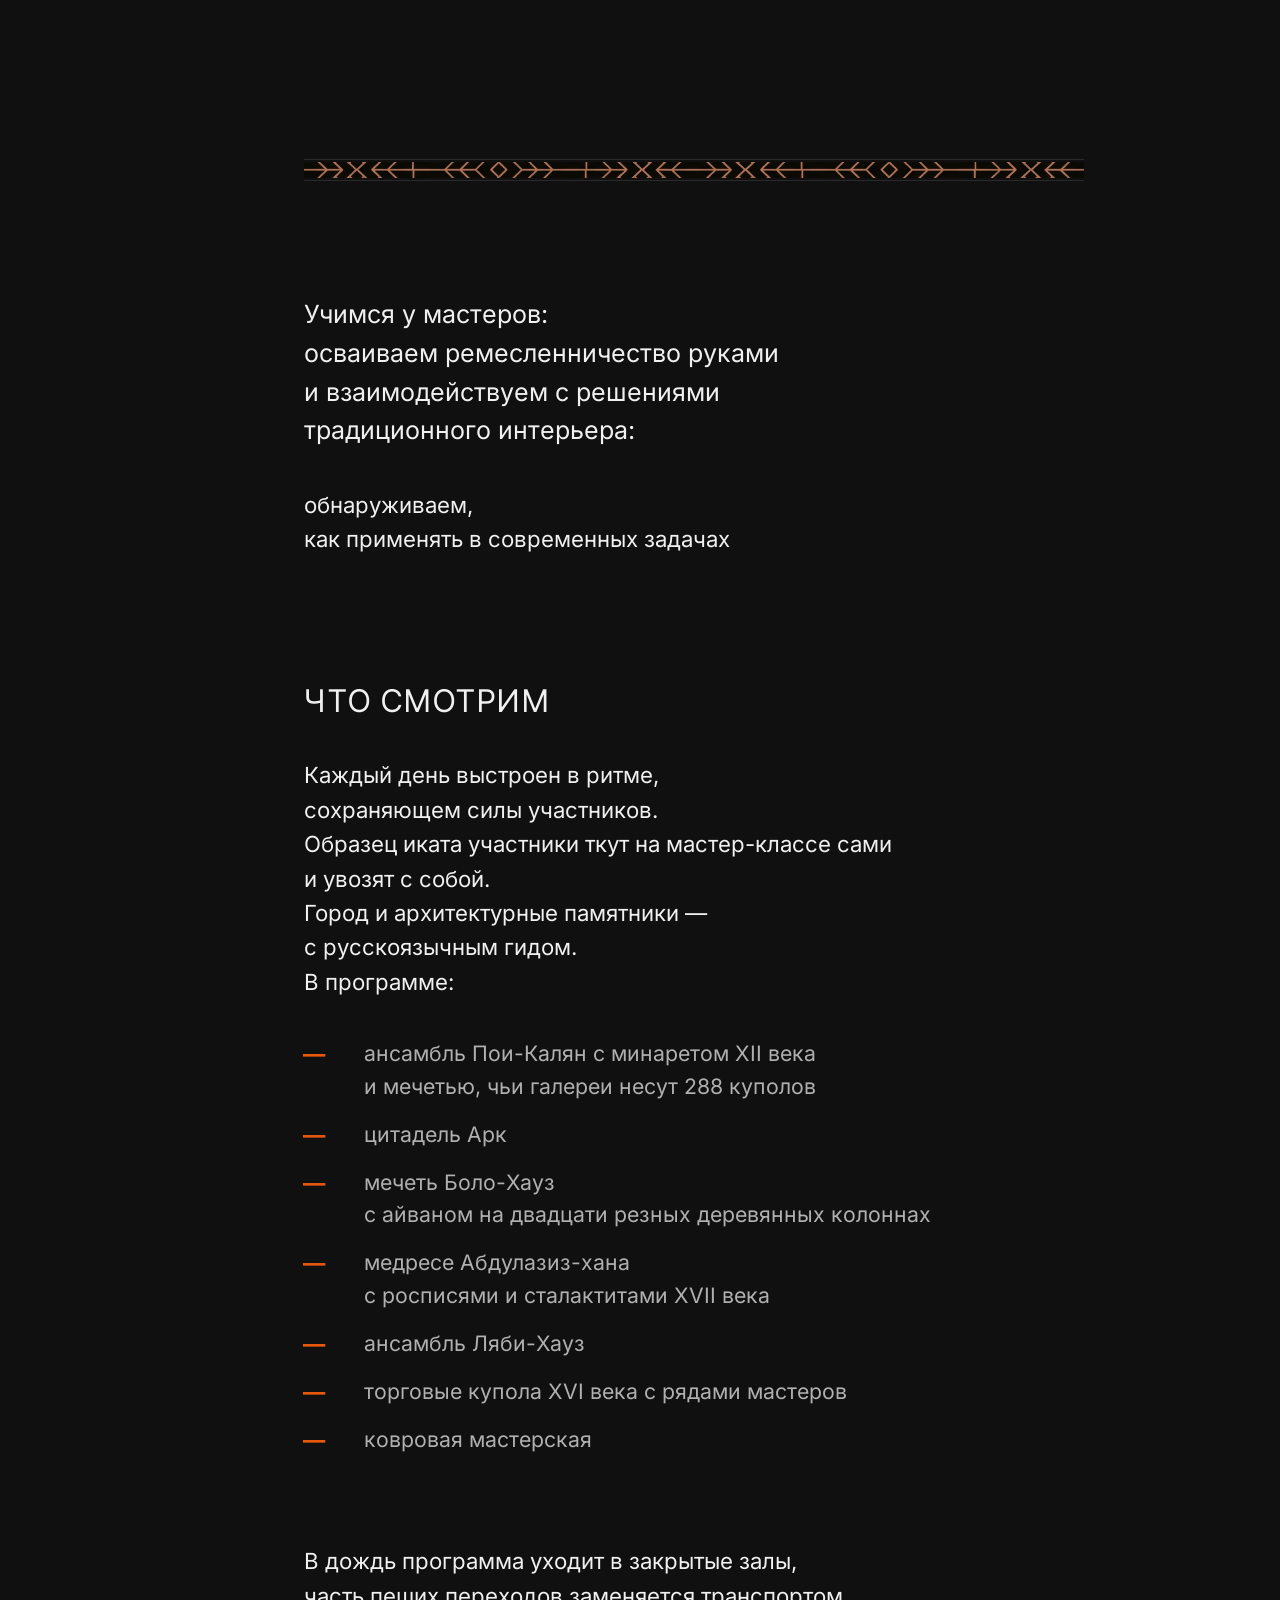
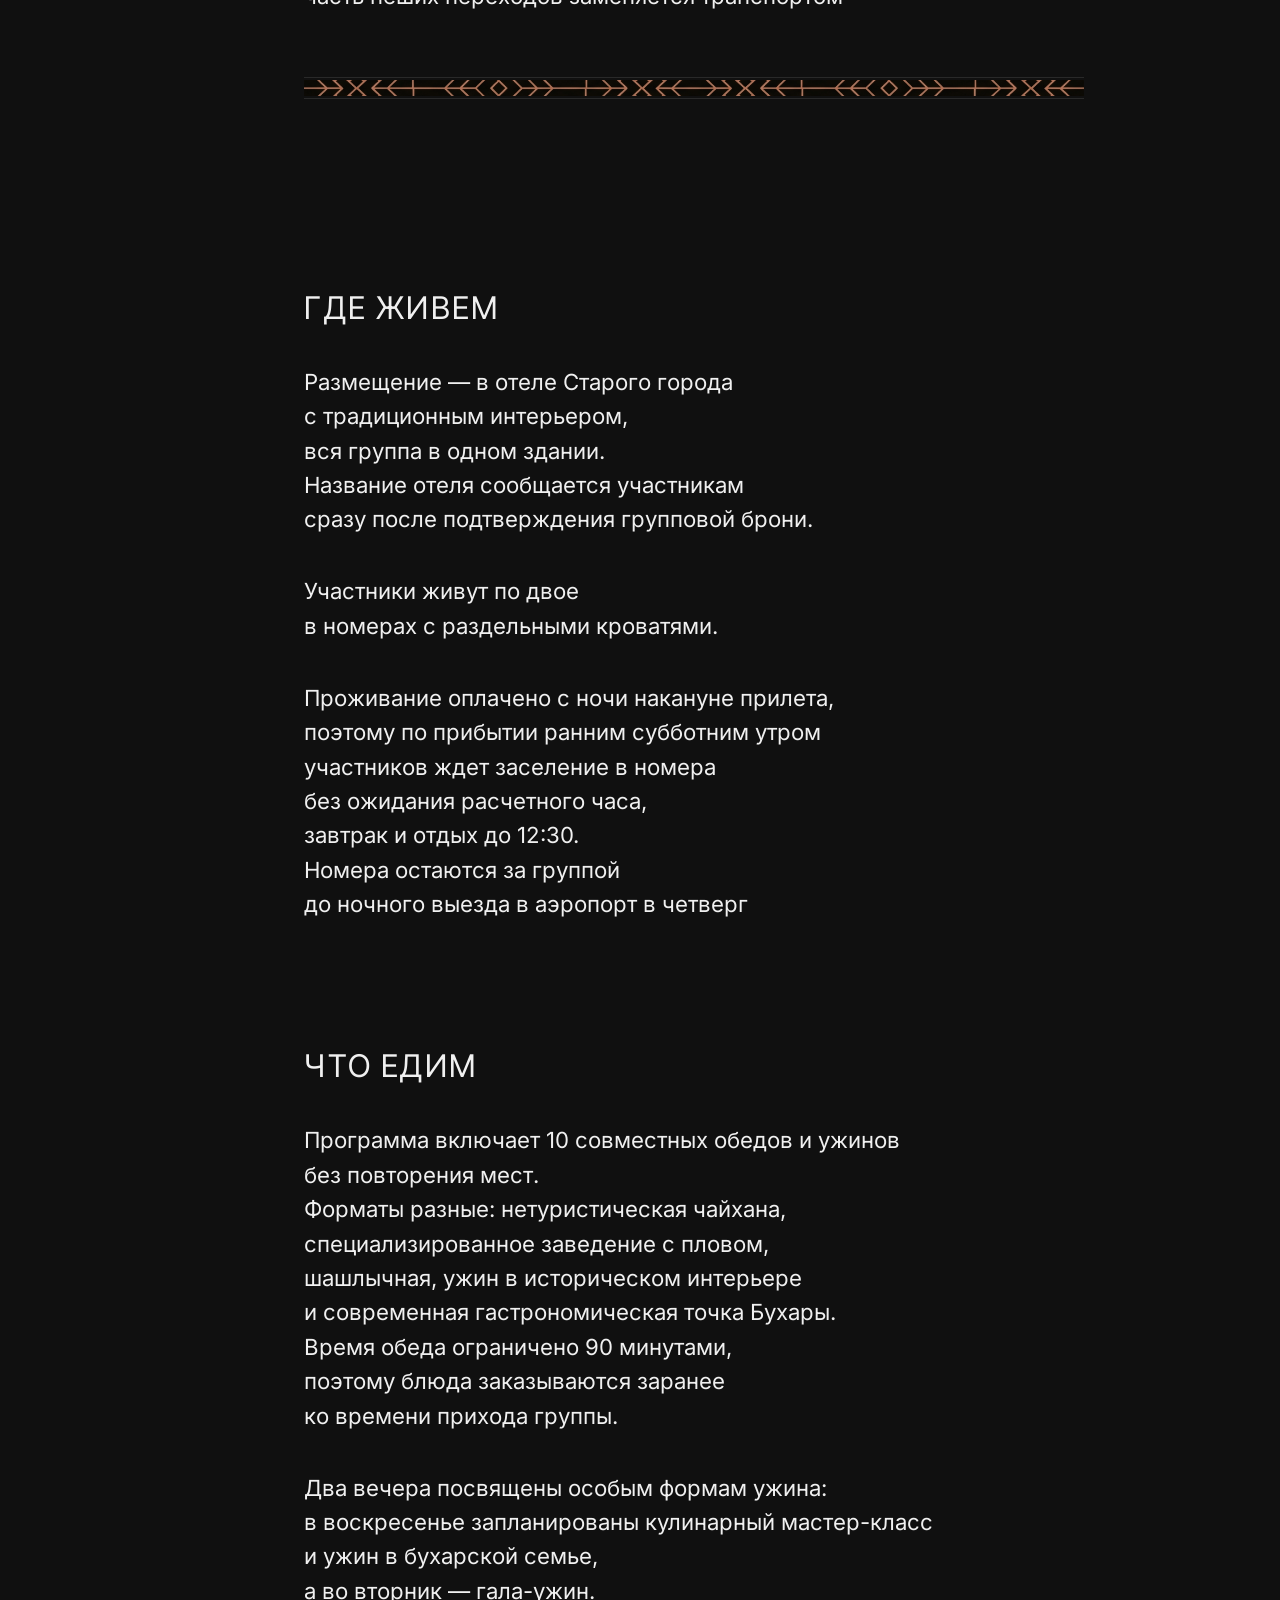
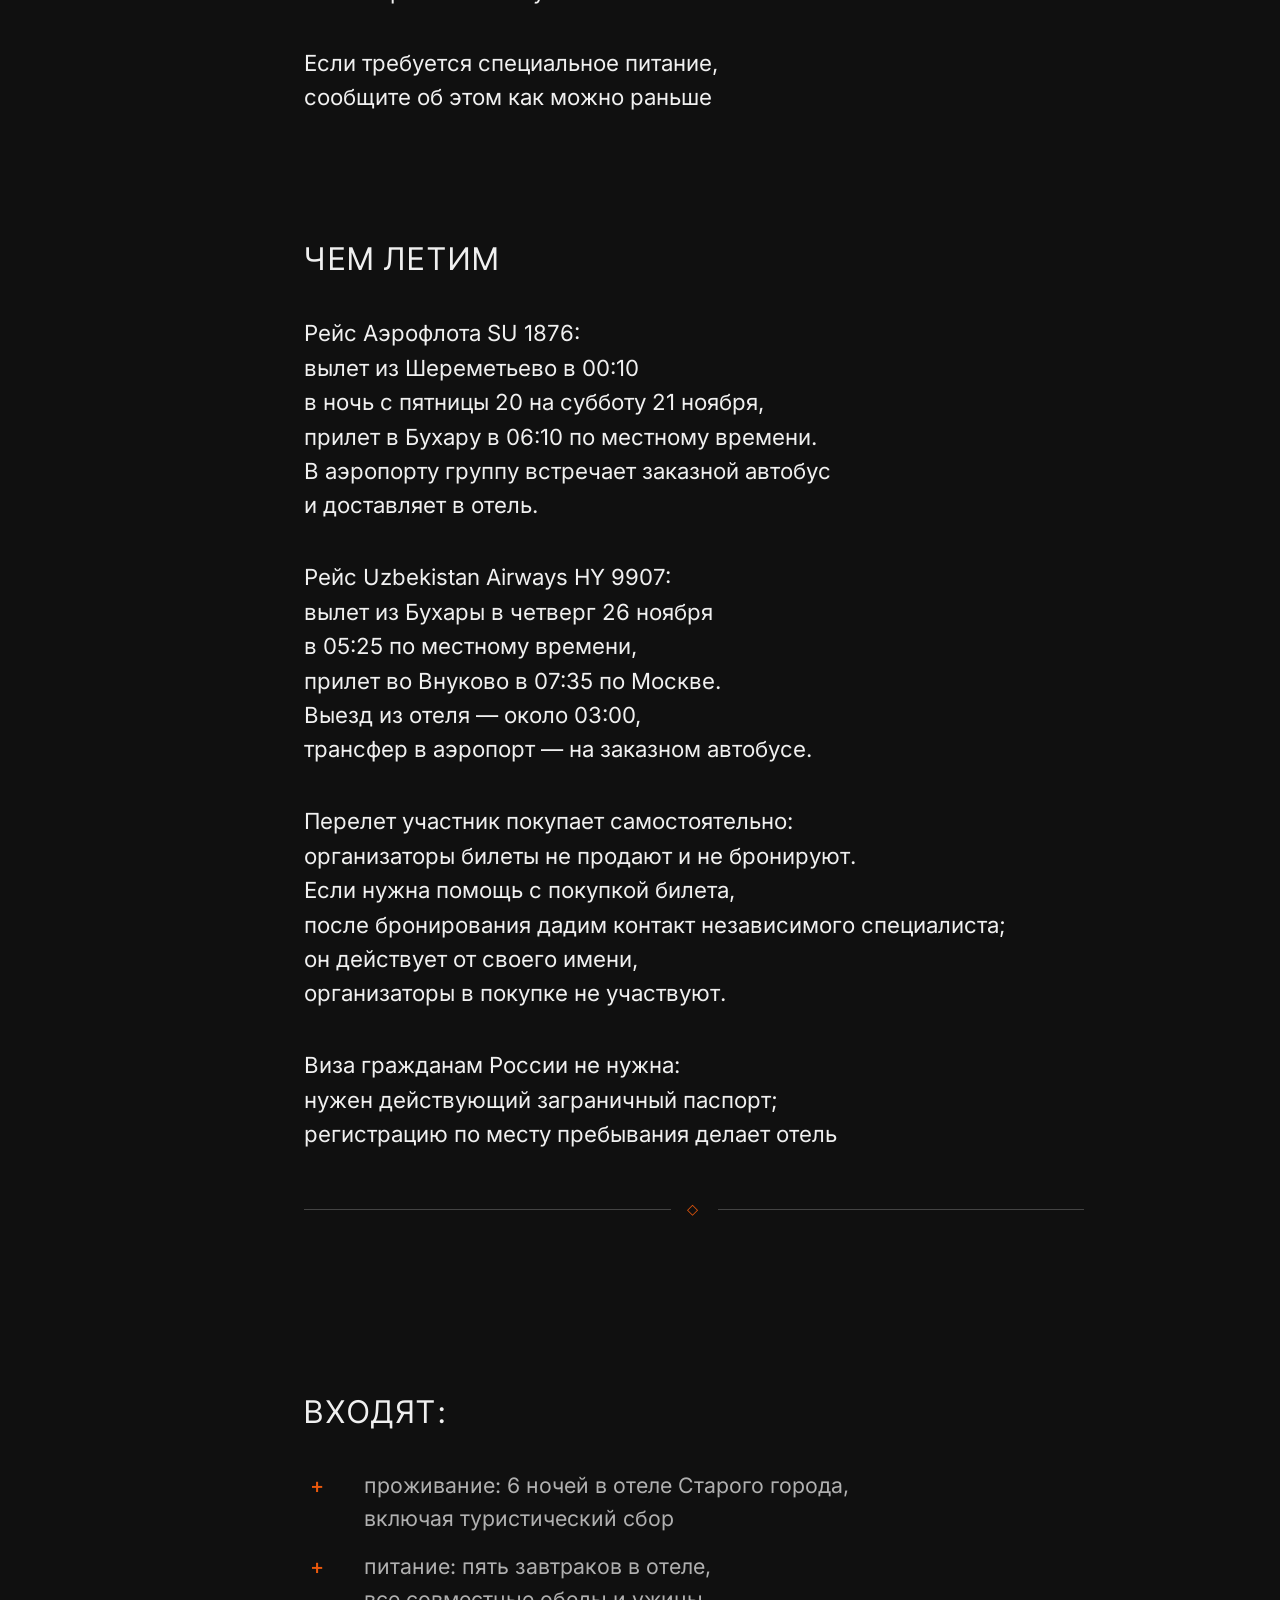
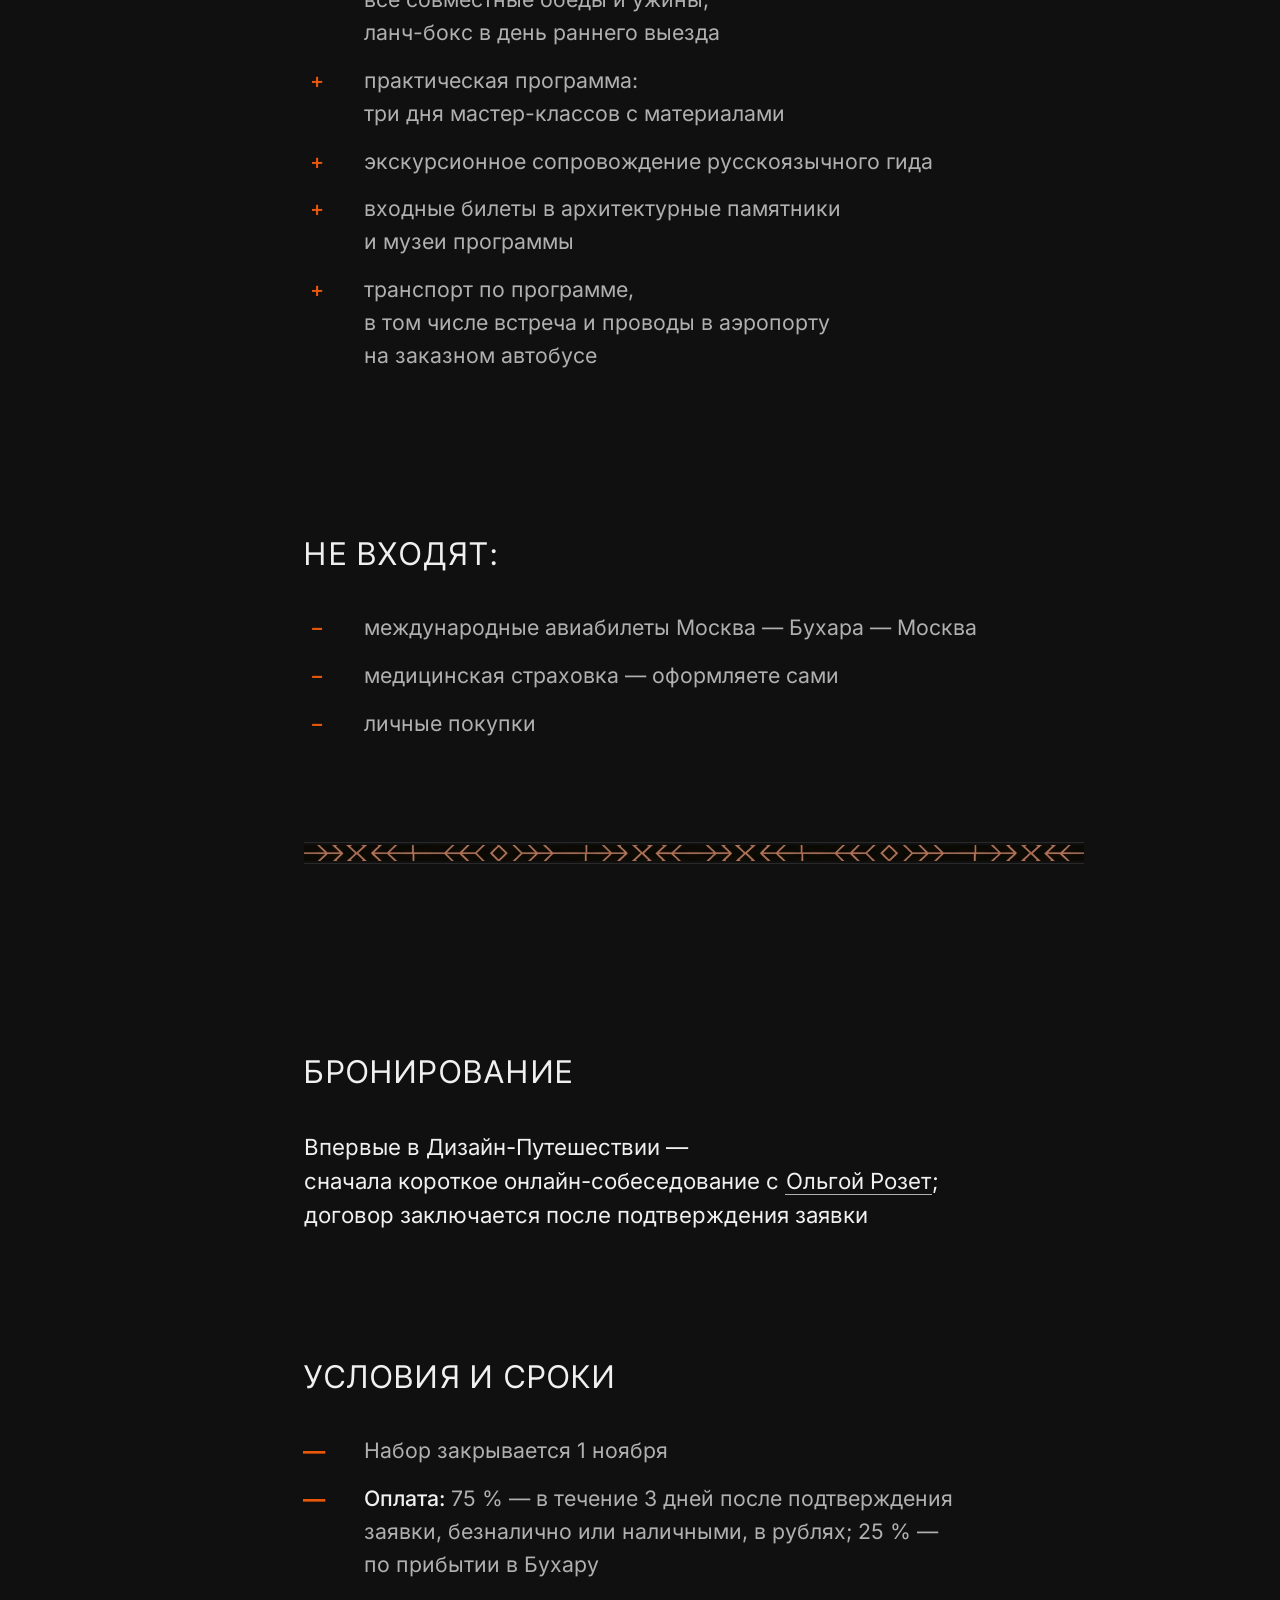
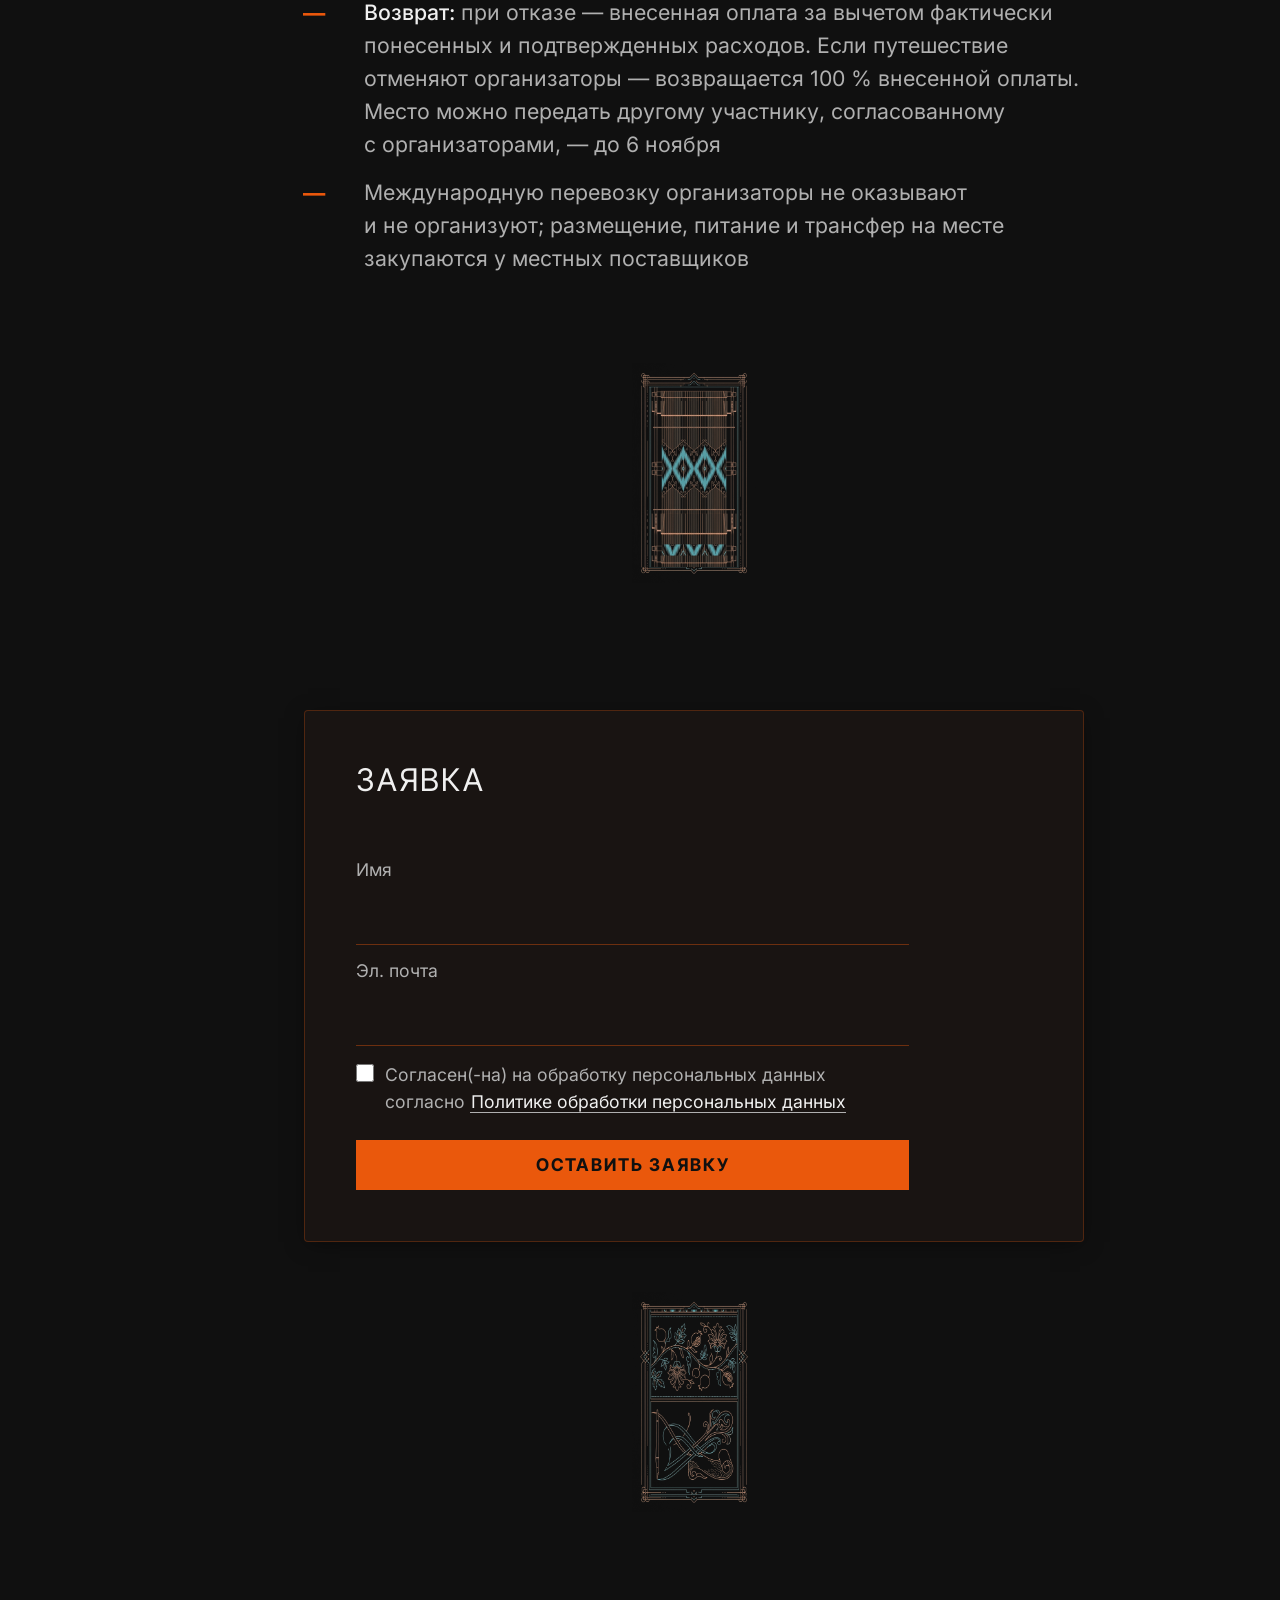
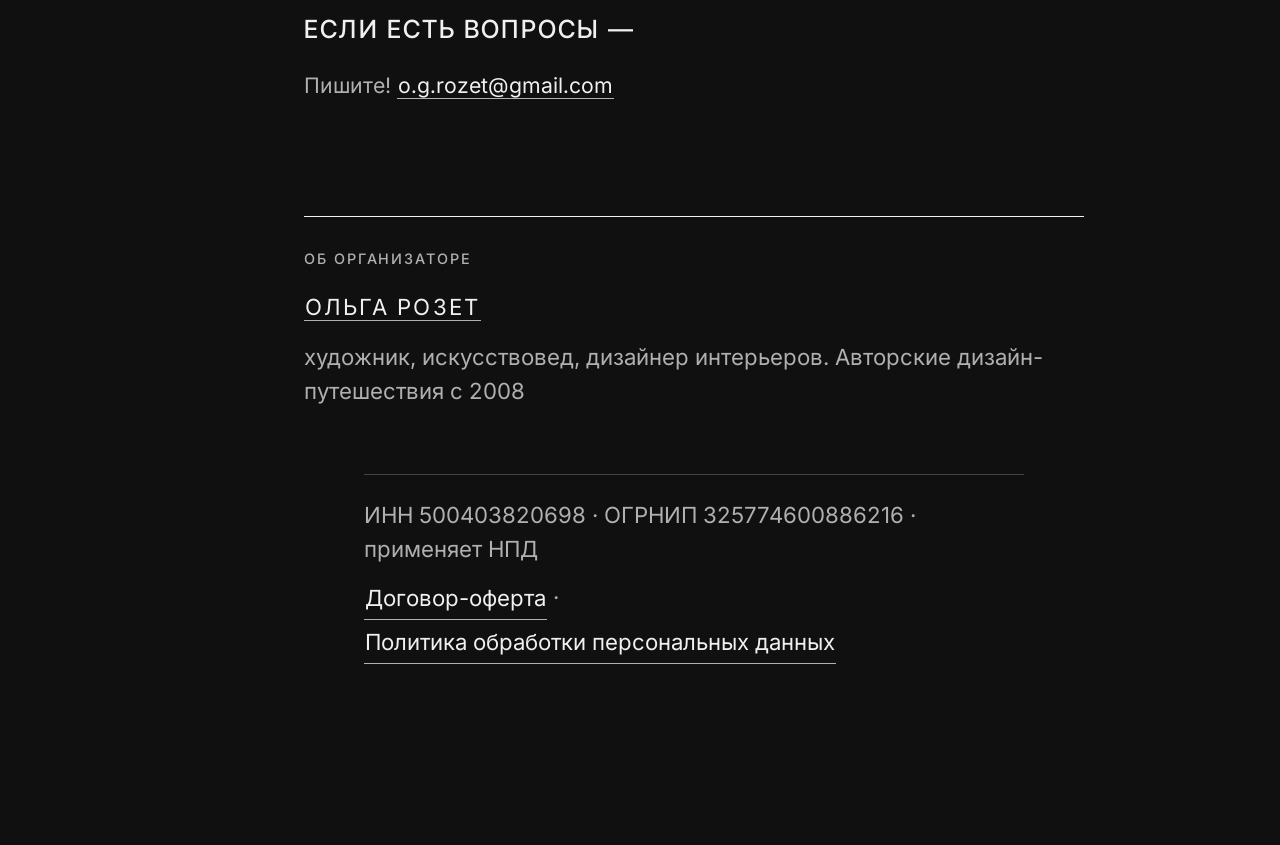
==== commit dbbf6a57: "landing: publish uzbekistan_2026_fall to bukharainnovember.ru" ====
--- a/index.html
+++ b/index.html
@@ -1,6 +1,6 @@
 <!DOCTYPE html>
 
-<html data-surface="editorial" lang="ru">
+<html data-event="uzbekistan_2026_fall" data-surface="editorial" lang="ru">
 <head>
 <meta charset="utf-8"/>
 <meta content="u5gNvIFSmtyOxQqC" name="mailru-domain"/>
@@ -65,7 +65,7 @@
   setInterval(window.__applyTheme, 300000);
 })();
 </script>
-<style>@layer floor, owner, form; @import url("/_tokens.generated.css?v=4cdadee726"); @import url("/styles.css?v=229025152d");</style>
+<style>@layer floor, owner, form; @import url("/_tokens.generated.css?v=a7df1765d9"); @import url("/styles.css?v=dc1fbfcb3a");</style>
 <script type="application/ld+json">{"@context": "https://schema.org", "@type": "Event", "name": "Бухара 20–26 ноября", "description": ["Учебное путешествие:\nтри дня мастер-классов в ремесленной мастерской Бухары", "Икат за ткацким станком,\nвышивка сюзане натуральными красителями,\nминиатюра на шелковой бумаге", "Сертификаты Мастерской «Розет»\nи местной ремесленной мастерской"], "url": "https://bukharainnovember.ru", "eventStatus": "https://schema.org/EventScheduled", "startDate": "2026-11-20", "endDate": "2026-11-26", "location": {"@type": "Place", "name": "Бухара", "address": {"@type": "PostalAddress", "addressCountry": "UZ"}}, "organizer": [{"@type": "Person", "name": "Ольга Розет"}], "audience": {"@type": "Audience", "audienceType": "специалисты, дизайнеры, архитекторы"}, "offers": [{"@type": "Offer", "price": "180000.00", "priceCurrency": "RUB", "availability": "https://schema.org/InStock", "priceValidUntil": "2026-10-20T23:59:00+03:00"}, {"@type": "Offer", "price": "190000.00", "priceCurrency": "RUB", "availability": "https://schema.org/InStock", "validFrom": "2026-10-20T23:59:00+03:00", "priceValidUntil": "2026-11-20"}]}</script>
 <meta content="uzbekistan_2026_fall" name="dela:slug"/>
 </head>
@@ -74,7 +74,7 @@
 <nav class="nav-fade"><span class="nav-left"><a aria-label="На главную" href="https://olgarozet.ru/">← olgarozet.ru</a></span><span class="nav-right"></span></nav>
 <button aria-label="Тема: авто (по солнцу) — переключить" class="theme-toggle" data-theme-toggle="" type="button">◐</button><script>(function(){var STATES=["auto", "day", "night"],GLYPHS={"auto": "◐", "day": "☀", "night": "☾"},LABELS={"auto": "Тема: авто (по солнцу)", "day": "Тема: дневная", "night": "Тема: ночная"},STORAGE_KEY="dela.theme.v1",MODE_VALUES=["day", "night"],SUFFIX=" — переключить",CYCLE=["day", "night"],MODE_ATTR="data-theme";var btn=document.querySelector("[data-theme-toggle]");if(!btn)return;function current(){var s=null;try{s=localStorage.getItem(STORAGE_KEY);}catch(e){}return (MODE_VALUES.indexOf(s)!==-1)?s:STATES[0];}function paint(st){btn.textContent=GLYPHS[st]||GLYPHS[STATES[0]];btn.setAttribute("aria-label",(LABELS[st]||LABELS[STATES[0]])+SUFFIX);}paint(current());function rendered(){var a=null;try{a=document.documentElement.getAttribute(MODE_ATTR);}catch(e){}return (CYCLE.indexOf(a)!==-1)?a:null;}btn.addEventListener("click",function(){var seen=rendered();var i=CYCLE.indexOf(seen);var next=CYCLE[(i+1)%CYCLE.length];try{localStorage.setItem(STORAGE_KEY,next);}catch(e){}if(window.__applyTheme)window.__applyTheme();paint(next);});})();</script>
 <main id="main" role="main">
-<article class="article-wrapper"><header><p class="top-banner">Дизайн-Путешествия: Обучение, Сотрудничество, Развлечение</p><h1 class="concept-h1" data-case="upper">«ВЕЧНЫЙ ВЕТЕР<br/>СВЕЖИХ ПЕРЕМЕН»</h1><h2 class="locus-h2" data-case="upper">20–26 НОЯБРЯ<br/>В БУХАРЕ</h2><h3 class="organizers-h3" data-case="plain">С <a href="https://olgarozet.ru/">Ольгой РОЗЕТ</a></h3><p class="lead">Учебное путешествие:<br/>три дня мастер-классов в ремесленной мастерской Бухары</p><p class="lead">Икат за ткацким станком,<br/>вышивка сюзане натуральными красителями,<br/>миниатюра на шелковой бумаге</p><p class="lead">Сертификаты Мастерской «Розет»<br/>и местной ремесленной мастерской</p><p aria-label="не более 20 человек" class="lead is-caps"><span class="math-rel">≤</span> 20 человек</p></header><aside aria-label="Стоимость" class="pricing-display"><div class="pricing-span" data-visible-until="2026-10-20T23:59:00+03:00"><div class="pricing-amount">180 000 <span class="currency">₽</span> <span class="pricing-term">при заявке по 20 октября и оплате в течение 3 дней после подтверждения</span></div><div class="pricing-next">С 21 октября — 190 000 ₽</div></div><div class="pricing-span" data-visible-from="2026-10-20T23:59:00+03:00" style="display:none"><div class="pricing-amount">190 000 <span class="currency">₽</span></div></div><div class="pricing-claims">Скидка:<br/>ученикам, партнерам и коллегам Мастерской «Розет» — 2 500 ₽,<br/>участникам прошлых Дизайн-Путешествий — 5 000 ₽.<br/>Действует одна, бо́льшая; подтвердим ее в ответе на заявку.</div><div class="pricing-note">Без международных авиабилетов и страховки.<br/>Место закрепляется после предоплаты.</div></aside><section><p>Учимся у мастеров:<br/>осваиваем ремесленничество руками<br/>и взаимодействуем с решениями<br/>традиционного интерьера:</p><p>обнаруживаем,<br/>как применять в современных задачах</p></section><section><h2 data-case="upper">Что смотрим</h2><p>Каждый день выстроен в ритме,<br/>сохраняющем силы участников.<br/>Образец иката участники ткут на мастер-классе сами<br/>и увозят с собой.<br/>Город и архитектурные памятники —<br/>с русскоязычным гидом.<br/>В программе:</p><ul><li>ансамбль Пои-Калян с минаретом <abbr>XII</abbr> века<br/>и мечетью, чьи галереи несут 288 куполов</li><li>цитадель Арк</li><li>мечеть Боло-Хауз<br/>с айваном на двадцати резных деревянных колоннах</li><li>медресе Абдулазиз-хана<br/>с росписями и сталактитами <abbr>XVII</abbr> века</li><li>ансамбль Ляби-Хауз</li><li>торговые купола <abbr>XVI</abbr> века с рядами мастеров</li><li>ковровая мастерская</li></ul></section><section><p>В дождь программа уходит в закрытые залы,<br/>часть пеших переходов заменяется транспортом</p></section><section><h2 data-case="upper">Где живем</h2><p>Размещение — в отеле Старого города<br/>с традиционным интерьером,<br/>вся группа в одном здании.<br/>Название отеля сообщается участникам<br/>сразу после подтверждения групповой брони.</p><p>Участники живут по двое<br/>в номерах с раздельными кроватями.</p><p>Проживание оплачено с ночи накануне прилета,<br/>поэтому по прибытии ранним субботним утром<br/>участников ждет заселение в номера<br/>без ожидания расчетного часа,<br/>завтрак и отдых до 12:30.<br/>Номера остаются за группой<br/>до ночного выезда в аэропорт в четверг</p></section><section><h2 data-case="upper">Что едим</h2><p>Программа включает 10 совместных обедов и ужинов<br/>без повторения мест.<br/>Форматы разные: нетуристическая чайхана,<br/>специализированное заведение с пловом,<br/>шашлычная, ужин в историческом интерьере<br/>и современная гастрономическая точка Бухары.<br/>Время обеда ограничено 90 минутами,<br/>поэтому блюда заказываются заранее<br/>ко времени прихода группы.</p><p>Два вечера посвящены особым формам ужина:<br/>в воскресенье запланированы кулинарный мастер-класс<br/>и ужин в бухарской семье,<br/>а во вторник — гала-ужин.</p><p>Если требуется специальное питание,<br/>сообщите об этом как можно раньше</p></section><section><h2 data-case="upper">Чем летим</h2><p>Рейс Аэрофлота <abbr>SU</abbr> 1876:<br/>вылет из Шереметьево в 00:10<br/>в ночь с пятницы 20 на субботу 21 ноября,<br/>прилет в Бухару в 06:10 по местному времени.<br/>В аэропорту группу встречает заказной автобус<br/>и доставляет в отель.</p><p>Рейс Uzbekistan Airways <abbr>HY</abbr> 9907:<br/>вылет из Бухары в четверг 26 ноября<br/>в 05:25 по местному времени,<br/>прилет во Внуково в 07:35 по Москве.<br/>Выезд из отеля — около 03:00,<br/>трансфер в аэропорт — на заказном автобусе.</p><p>Перелет участник покупает самостоятельно:<br/>организаторы билеты не продают и не бронируют.<br/>Если нужна помощь с покупкой билета,<br/>после бронирования дадим контакт независимого специалиста;<br/>он действует от своего имени,<br/>организаторы в покупке не участвуют.</p><p>Виза гражданам России не нужна:<br/>нужен действующий заграничный паспорт;<br/>регистрацию по месту пребывания делает отель</p></section><section><h2 data-case="upper">Входят:</h2><ul><li data-marker="+">проживание: 6 ночей в отеле Старого города,<br/>включая туристический сбор</li><li data-marker="+">питание: пять завтраков в отеле,<br/>все совместные обеды и ужины,<br/>ланч-бокс в день раннего выезда</li><li data-marker="+">практическая программа:<br/>три дня мастер-классов с материалами</li><li data-marker="+">экскурсионное сопровождение русскоязычного гида</li><li data-marker="+">входные билеты в архитектурные памятники<br/>и музеи программы</li><li data-marker="+">транспорт по программе,<br/>в том числе встреча и проводы в аэропорту<br/>на заказном автобусе</li></ul></section><section><h2 data-case="upper">Не входят:</h2><ul><li data-marker="−">международные авиабилеты Москва — Бухара — Москва</li><li data-marker="−">медицинская страховка — оформляете сами</li><li data-marker="−">личные покупки</li></ul></section><section><h2 data-case="upper">Бронирование</h2><p>Впервые в Дизайн-Путешествии —<br/>сначала короткое онлайн-собеседование с <a href="https://olgarozet.ru/">Ольгой Розет</a>;<br/>договор заключается после подтверждения заявки</p></section><section class="terms"><h2 data-case="upper">Условия и сроки</h2><ul><li>Набор закрывается 1 ноября</li><li><strong>Оплата:</strong> 75 % — в течение 3 дней после подтверждения заявки, безналично или наличными, в рублях; 25 % — по прибытии в Бухару</li><li><strong>Возврат:</strong> при отказе — внесенная оплата за вычетом фактически понесенных и подтвержденных расходов. Если путешествие отменяют организаторы — возвращается 100 % внесенной оплаты. Место можно передать другому участнику, согласованному с организаторами, — до 6 ноября</li><li>Международную перевозку организаторы не оказывают и не организуют; размещение, питание и трансфер на месте закупаются у местных поставщиков</li></ul></section><section class="signup-wrap"><h2 data-case="upper" id="signup-h">Заявка</h2><section aria-labelledby="signup-h" class="signup" id="signup">
+<article class="article-wrapper"><header><p class="top-banner">Дизайн-Путешествия: Обучение, Сотрудничество, Развлечение</p><figure aria-hidden="true" class="landing-art" data-art="hero_banner" style="--natural-w:1376px"><img alt="" class="theme-day" decoding="async" height="515" loading="eager" src="/img/campaign/bukhara-hero-panorama-day.png" width="1376"/><img alt="" class="theme-night" decoding="async" height="515" loading="eager" src="/img/campaign/bukhara-hero-panorama-night.png" width="1376"/></figure><h1 class="concept-h1" data-case="upper">«ВЕЧНЫЙ ВЕТЕР<br/>СВЕЖИХ ПЕРЕМЕН»</h1><h2 class="locus-h2" data-case="upper">20–26 НОЯБРЯ<br/>В БУХАРЕ</h2><h3 class="organizers-h3" data-case="plain">С <a href="https://olgarozet.ru/">Ольгой РОЗЕТ</a></h3><p class="lead">Учебное путешествие:<br/>три дня мастер-классов в ремесленной мастерской Бухары</p><p class="lead">Икат за ткацким станком,<br/>вышивка сюзане натуральными красителями,<br/>миниатюра на шелковой бумаге</p><p class="lead">Сертификаты Мастерской «Розет»<br/>и местной ремесленной мастерской</p><p aria-label="не более 20 человек" class="lead is-caps"><span class="math-rel">≤</span> 20 человек</p></header><aside aria-label="Стоимость" class="pricing-display"><div class="pricing-span" data-visible-until="2026-10-20T23:59:00+03:00"><div class="pricing-amount">180 000 <span class="currency">₽</span> <span class="pricing-term">при заявке по 20 октября и оплате в течение 3 дней после подтверждения</span></div><div class="pricing-next">С 21 октября — 190 000 ₽</div></div><div class="pricing-span" data-visible-from="2026-10-20T23:59:00+03:00" style="display:none"><div class="pricing-amount">190 000 <span class="currency">₽</span></div></div><div class="pricing-claims">Скидка:<br/>ученикам, партнерам и коллегам Мастерской «Розет» — 2 500 ₽,<br/>участникам прошлых Дизайн-Путешествий — 5 000 ₽.<br/>Действует одна, бо́льшая; подтвердим ее в ответе на заявку.</div><div class="pricing-note">Без международных авиабилетов и страховки.<br/>Место закрепляется после предоплаты.</div></aside><figure aria-hidden="true" class="landing-art" data-art="frieze" data-night-adapt="" style="--natural-w:1376px"><img alt="" decoding="async" height="768" loading="lazy" src="/img/campaign/bukhara-samanid-frieze.jpg" width="1376"/></figure><section><p>Учимся у мастеров:<br/>осваиваем ремесленничество руками<br/>и взаимодействуем с решениями<br/>традиционного интерьера:</p><p>обнаруживаем,<br/>как применять в современных задачах</p></section><section><h2 data-case="upper">Что смотрим</h2><p>Каждый день выстроен в ритме,<br/>сохраняющем силы участников.<br/>Образец иката участники ткут на мастер-классе сами<br/>и увозят с собой.<br/>Город и архитектурные памятники —<br/>с русскоязычным гидом.<br/>В программе:</p><ul><li>ансамбль Пои-Калян с минаретом <abbr>XII</abbr> века<br/>и мечетью, чьи галереи несут 288 куполов</li><li>цитадель Арк</li><li>мечеть Боло-Хауз<br/>с айваном на двадцати резных деревянных колоннах</li><li>медресе Абдулазиз-хана<br/>с росписями и сталактитами <abbr>XVII</abbr> века</li><li>ансамбль Ляби-Хауз</li><li>торговые купола <abbr>XVI</abbr> века с рядами мастеров</li><li>ковровая мастерская</li></ul></section><section><p>В дождь программа уходит в закрытые залы,<br/>часть пеших переходов заменяется транспортом</p></section><figure aria-hidden="true" class="landing-art" data-art="frieze" data-night-adapt="" style="--natural-w:1376px"><img alt="" decoding="async" height="768" loading="lazy" src="/img/campaign/bukhara-samanid-frieze.jpg" width="1376"/></figure><section><h2 data-case="upper">Где живем</h2><p>Размещение — в отеле Старого города<br/>с традиционным интерьером,<br/>вся группа в одном здании.<br/>Название отеля сообщается участникам<br/>сразу после подтверждения групповой брони.</p><p>Участники живут по двое<br/>в номерах с раздельными кроватями.</p><p>Проживание оплачено с ночи накануне прилета,<br/>поэтому по прибытии ранним субботним утром<br/>участников ждет заселение в номера<br/>без ожидания расчетного часа,<br/>завтрак и отдых до 12:30.<br/>Номера остаются за группой<br/>до ночного выезда в аэропорт в четверг</p></section><section><h2 data-case="upper">Что едим</h2><p>Программа включает 10 совместных обедов и ужинов<br/>без повторения мест.<br/>Форматы разные: нетуристическая чайхана,<br/>специализированное заведение с пловом,<br/>шашлычная, ужин в историческом интерьере<br/>и современная гастрономическая точка Бухары.<br/>Время обеда ограничено 90 минутами,<br/>поэтому блюда заказываются заранее<br/>ко времени прихода группы.</p><p>Два вечера посвящены особым формам ужина:<br/>в воскресенье запланированы кулинарный мастер-класс<br/>и ужин в бухарской семье,<br/>а во вторник — гала-ужин.</p><p>Если требуется специальное питание,<br/>сообщите об этом как можно раньше</p></section><section><h2 data-case="upper">Чем летим</h2><p>Рейс Аэрофлота <abbr>SU</abbr> 1876:<br/>вылет из Шереметьево в 00:10<br/>в ночь с пятницы 20 на субботу 21 ноября,<br/>прилет в Бухару в 06:10 по местному времени.<br/>В аэропорту группу встречает заказной автобус<br/>и доставляет в отель.</p><p>Рейс Uzbekistan Airways <abbr>HY</abbr> 9907:<br/>вылет из Бухары в четверг 26 ноября<br/>в 05:25 по местному времени,<br/>прилет во Внуково в 07:35 по Москве.<br/>Выезд из отеля — около 03:00,<br/>трансфер в аэропорт — на заказном автобусе.</p><p>Перелет участник покупает самостоятельно:<br/>организаторы билеты не продают и не бронируют.<br/>Если нужна помощь с покупкой билета,<br/>после бронирования дадим контакт независимого специалиста;<br/>он действует от своего имени,<br/>организаторы в покупке не участвуют.</p><p>Виза гражданам России не нужна:<br/>нужен действующий заграничный паспорт;<br/>регистрацию по месту пребывания делает отель</p></section><div aria-hidden="true" class="arch-rule"><span class="rule-line"></span><span class="rule-glyph">◇</span><span class="rule-line"></span></div><section><h2 data-case="upper">Входят:</h2><ul><li data-marker="+">проживание: 6 ночей в отеле Старого города,<br/>включая туристический сбор</li><li data-marker="+">питание: пять завтраков в отеле,<br/>все совместные обеды и ужины,<br/>ланч-бокс в день раннего выезда</li><li data-marker="+">практическая программа:<br/>три дня мастер-классов с материалами</li><li data-marker="+">экскурсионное сопровождение русскоязычного гида</li><li data-marker="+">входные билеты в архитектурные памятники<br/>и музеи программы</li><li data-marker="+">транспорт по программе,<br/>в том числе встреча и проводы в аэропорту<br/>на заказном автобусе</li></ul></section><section><h2 data-case="upper">Не входят:</h2><ul><li data-marker="−">международные авиабилеты Москва — Бухара — Москва</li><li data-marker="−">медицинская страховка — оформляете сами</li><li data-marker="−">личные покупки</li></ul></section><figure aria-hidden="true" class="landing-art" data-art="frieze" data-night-adapt="" style="--natural-w:1376px"><img alt="" decoding="async" height="768" loading="lazy" src="/img/campaign/bukhara-samanid-frieze.jpg" width="1376"/></figure><section><h2 data-case="upper">Бронирование</h2><p>Впервые в Дизайн-Путешествии —<br/>сначала короткое онлайн-собеседование с <a href="https://olgarozet.ru/">Ольгой Розет</a>;<br/>договор заключается после подтверждения заявки</p></section><section class="terms"><h2 data-case="upper">Условия и сроки</h2><ul><li>Набор закрывается 1 ноября</li><li><strong>Оплата:</strong> 75 % — в течение 3 дней после подтверждения заявки, безналично или наличными, в рублях; 25 % — по прибытии в Бухару</li><li><strong>Возврат:</strong> при отказе — внесенная оплата за вычетом фактически понесенных и подтвержденных расходов. Если путешествие отменяют организаторы — возвращается 100 % внесенной оплаты. Место можно передать другому участнику, согласованному с организаторами, — до 6 ноября</li><li>Международную перевозку организаторы не оказывают и не организуют; размещение, питание и трансфер на месте закупаются у местных поставщиков</li></ul></section><figure aria-hidden="true" class="landing-art" data-art="signup_top" data-night-adapt="" style="--natural-w:768px"><img alt="" decoding="async" height="1365" loading="lazy" src="/img/campaign/bukhara-craft-top-loom.png" width="768"/></figure><section class="signup-wrap"><h2 data-case="upper" id="signup-h">Заявка</h2><section aria-labelledby="signup-h" class="signup" id="signup">
 <form action="https://functions.yandexcloud.net/d4eqiun8mfpadqg1tblk?path=/lead" aria-labelledby="signup-h" class="signup-form" data-mail="o.g.rozet@gmail.com" data-msg-refused="Заявка не принята. Попробуйте еще раз или напишите:" data-msg-sending="Отправка..." data-msg-thanks="Спасибо! Свяжемся." data-msg-unreachable="Сервер заявок не отвечает. Введенное сохранено — отправьте еще раз или напишите:" data-slug="uzbekistan_2026_fall" data-transports='[{"url": "https://functions.yandexcloud.net/d4eqiun8mfpadqg1tblk?path=/lead", "timeout_ms": 10000, "sanction": null}, {"url": "https://dela-edge.azaryarozet.workers.dev/lead", "timeout_ms": 8000, "sanction": "principal-2026-10-14-rf-entry-dead"}]' enctype="application/x-www-form-urlencoded" id="signup-form" method="post" novalidate="">
 <input name="edition" type="hidden" value="uzbekistan-2026"/><input name="variant" type="hidden" value="uzbekistan-2026-11"/>
 <label class="signup-label" for="su-name">Имя</label>
@@ -151,7 +151,7 @@
   });
 })();
 </script>
-</section></section><section class="contact"><h2 data-case="upper">Если есть вопросы —</h2><p>Пишите! <a href="mailto:o.g.rozet@gmail.com">o.g.rozet@gmail.com</a></p></section><footer class="about-organizer"><h2 data-case="upper">Об Организаторе</h2><div class="org-card"><p class="org-name"><a href="https://olgarozet.ru/">Ольга Розет</a></p><p>художник, искусствовед, дизайнер интерьеров. Авторские дизайн-путешествия с 2008</p></div></footer><footer aria-label="Реквизиты и юридическая информация" class="legal" role="group"><p class="legal-entity"><abbr>ИНН</abbr> 500403820698 · <abbr>ОГРНИП</abbr> 325774600886216 · применяет <abbr>НПД</abbr></p><p class="legal-docs"><a href="https://olgarozet.ru/legal/">Договор-оферта</a> · <a href="https://olgarozet.ru/privacy/">Политика обработки персональных данных</a></p></footer></article>
+</section></section><figure aria-hidden="true" class="landing-art" data-art="signup_bottom" data-night-adapt="" style="--natural-w:768px"><img alt="" decoding="async" height="1365" loading="lazy" src="/img/campaign/bukhara-craft-bottom-miniature.png" width="768"/></figure><section class="contact"><h2 data-case="upper">Если есть вопросы —</h2><p>Пишите! <a href="mailto:o.g.rozet@gmail.com">o.g.rozet@gmail.com</a></p></section><footer class="about-organizer"><h2 data-case="upper">Об Организаторе</h2><div class="org-card"><p class="org-name"><a href="https://olgarozet.ru/">Ольга Розет</a></p><p>художник, искусствовед, дизайнер интерьеров. Авторские дизайн-путешествия с 2008</p></div></footer><footer aria-label="Реквизиты и юридическая информация" class="legal" role="group"><p class="legal-entity"><abbr>ИНН</abbr> 500403820698 · <abbr>ОГРНИП</abbr> 325774600886216 · применяет <abbr>НПД</abbr></p><p class="legal-docs"><a href="https://olgarozet.ru/legal/">Договор-оферта</a> · <a href="https://olgarozet.ru/privacy/">Политика обработки персональных данных</a></p></footer></article>
 </main>
 <link href="/media.css" rel="stylesheet"/><script defer="" src="/media.js"></script>
 <script>
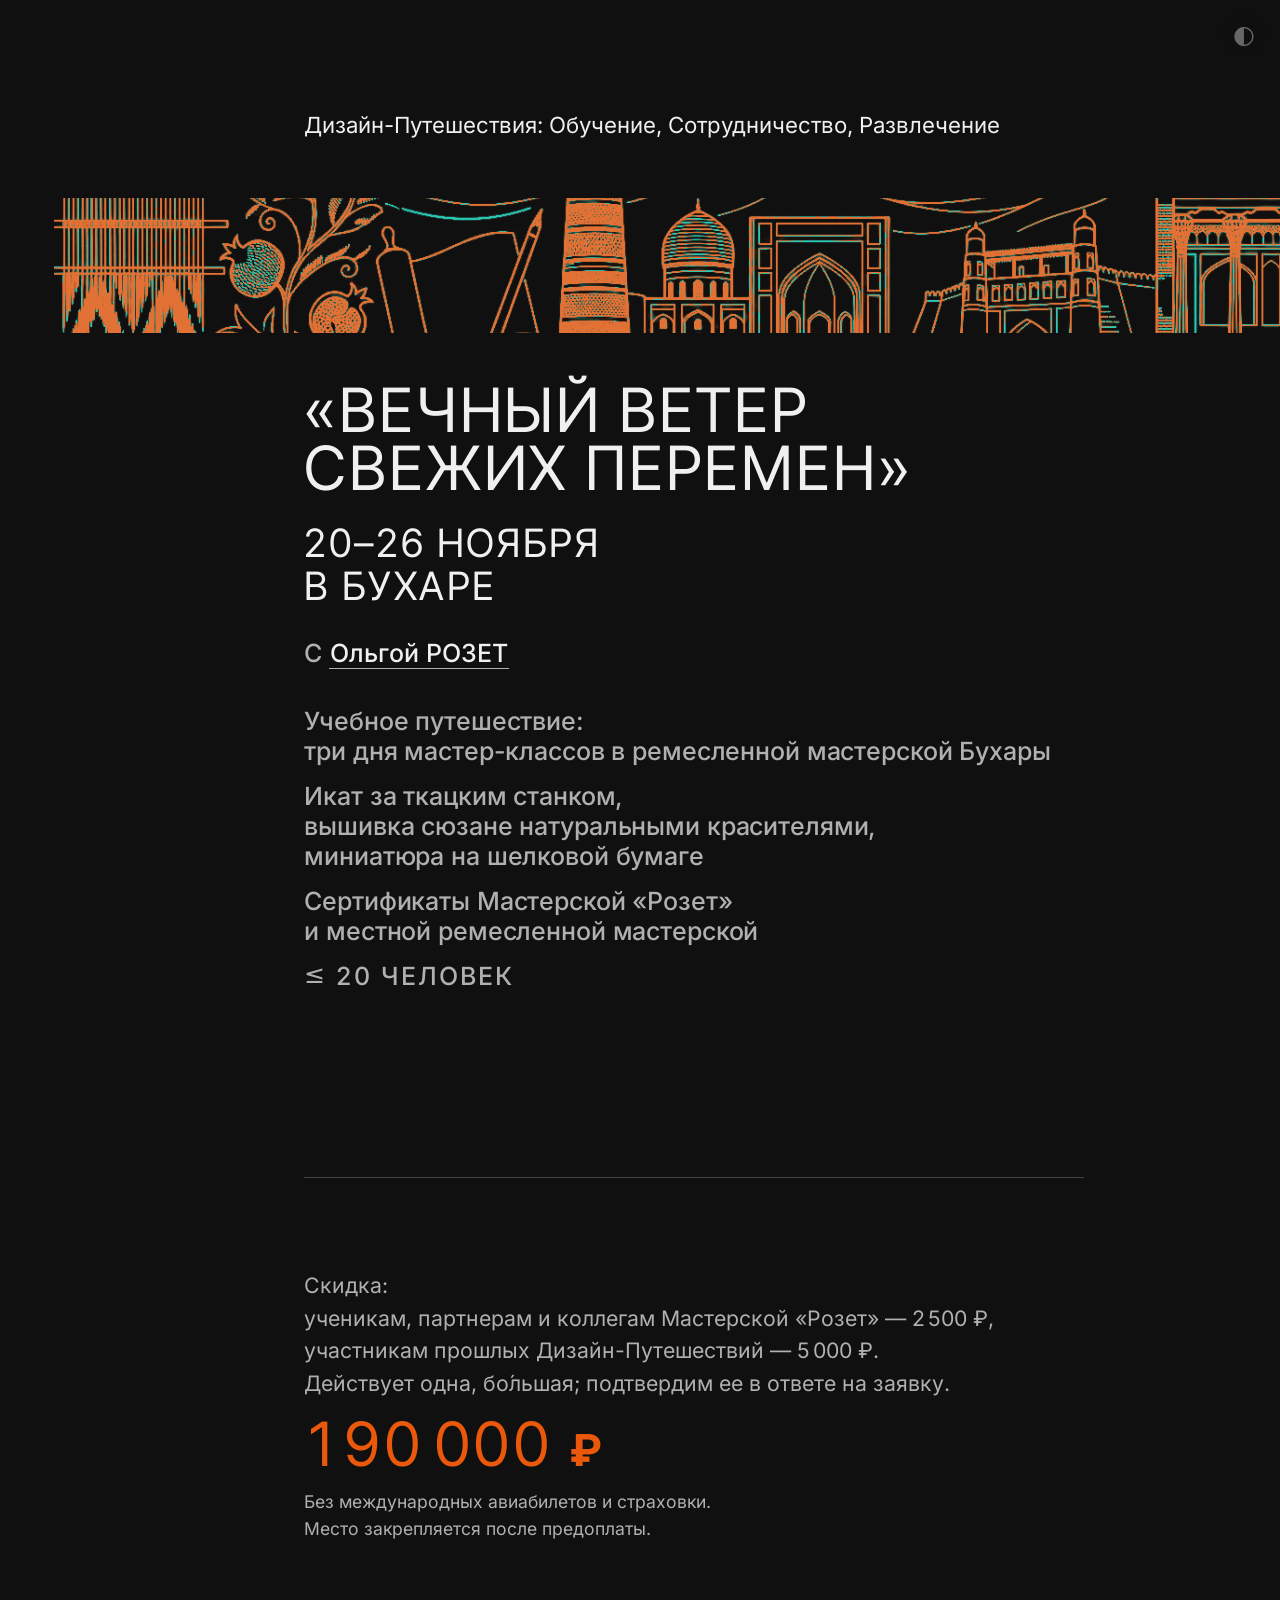
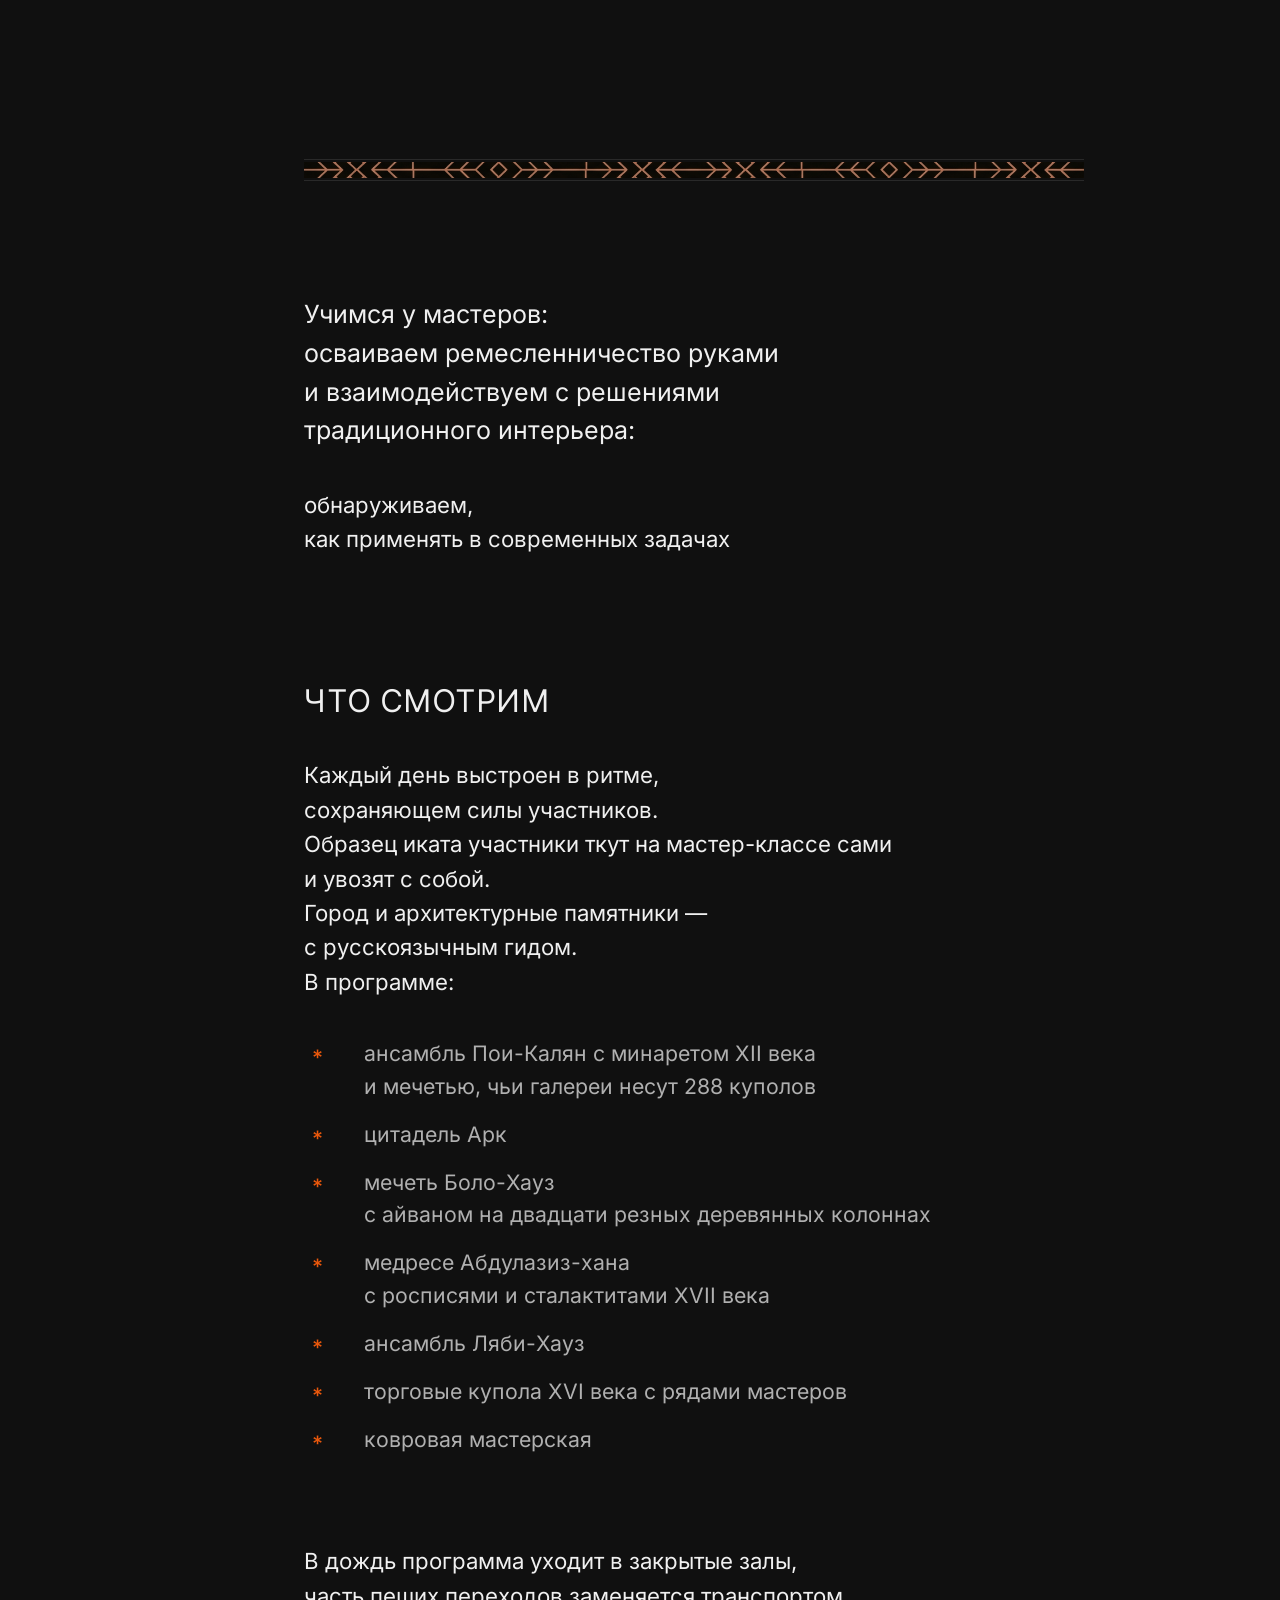
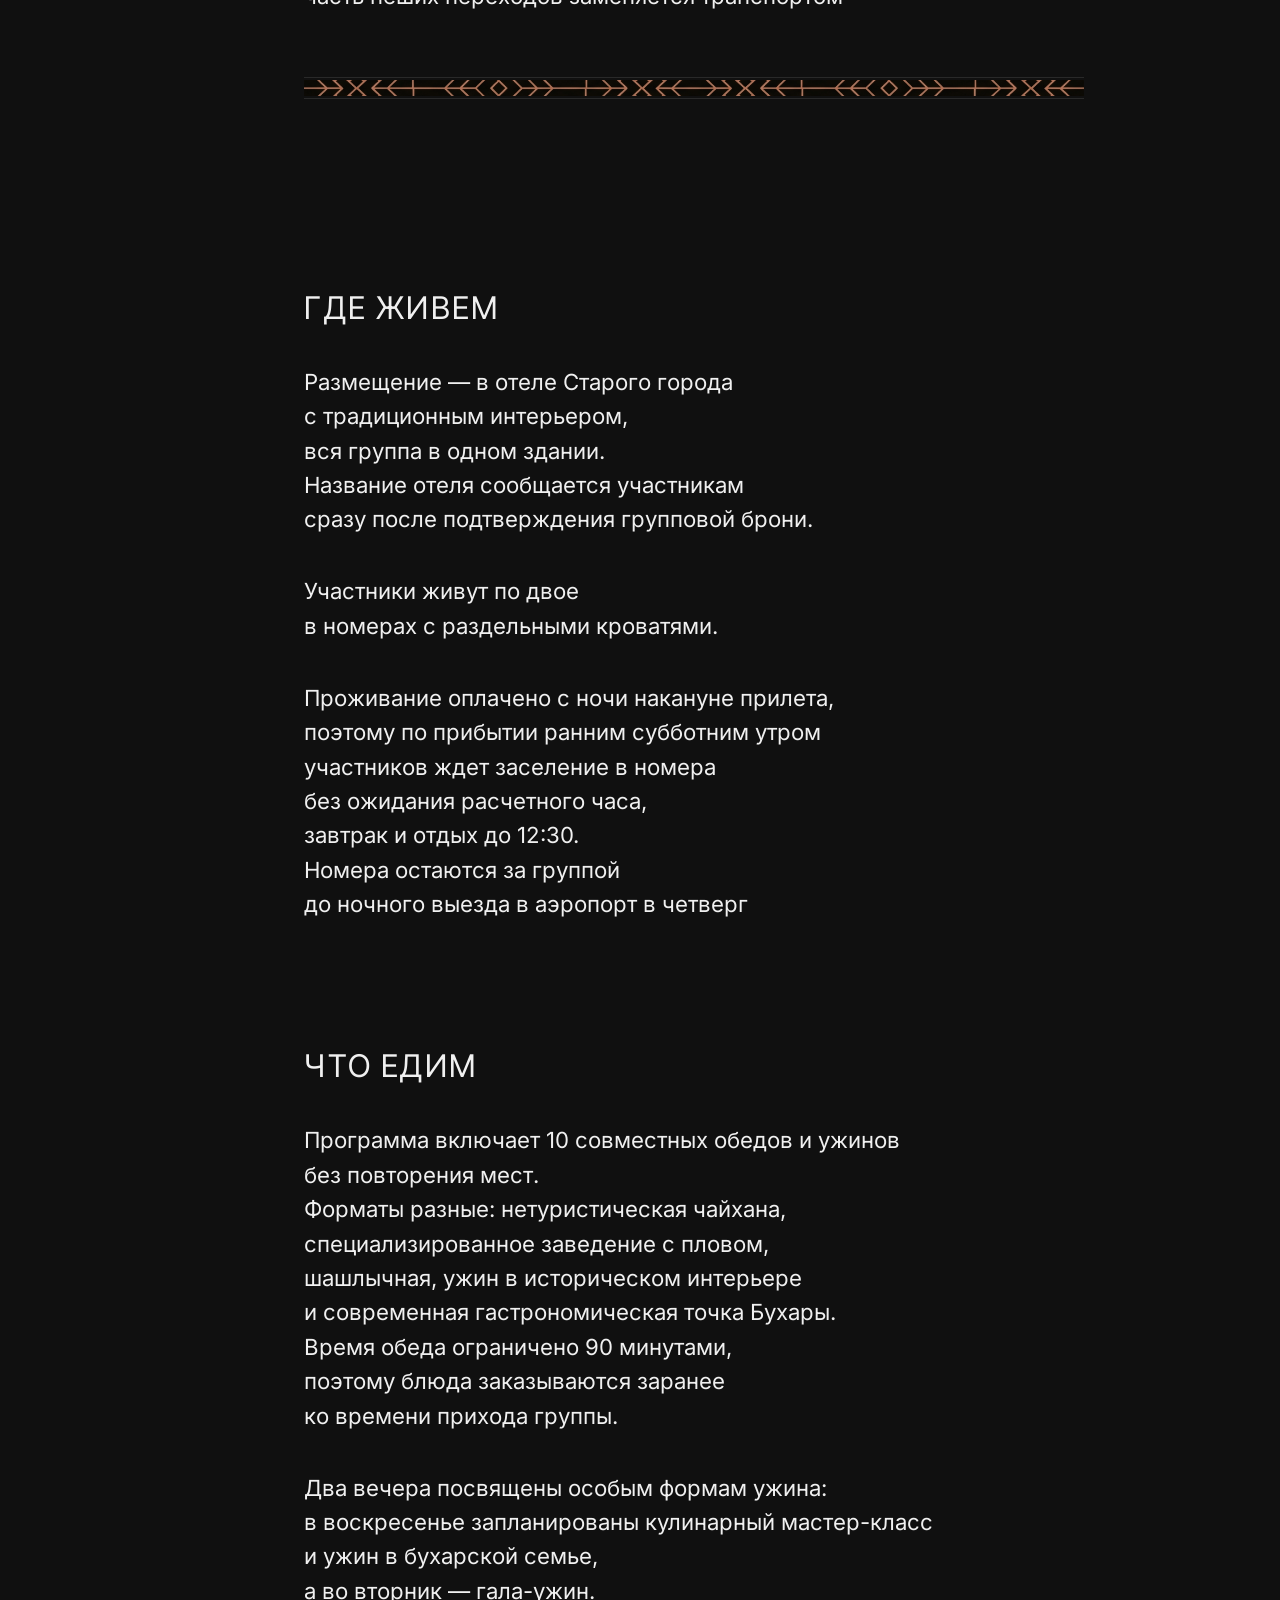
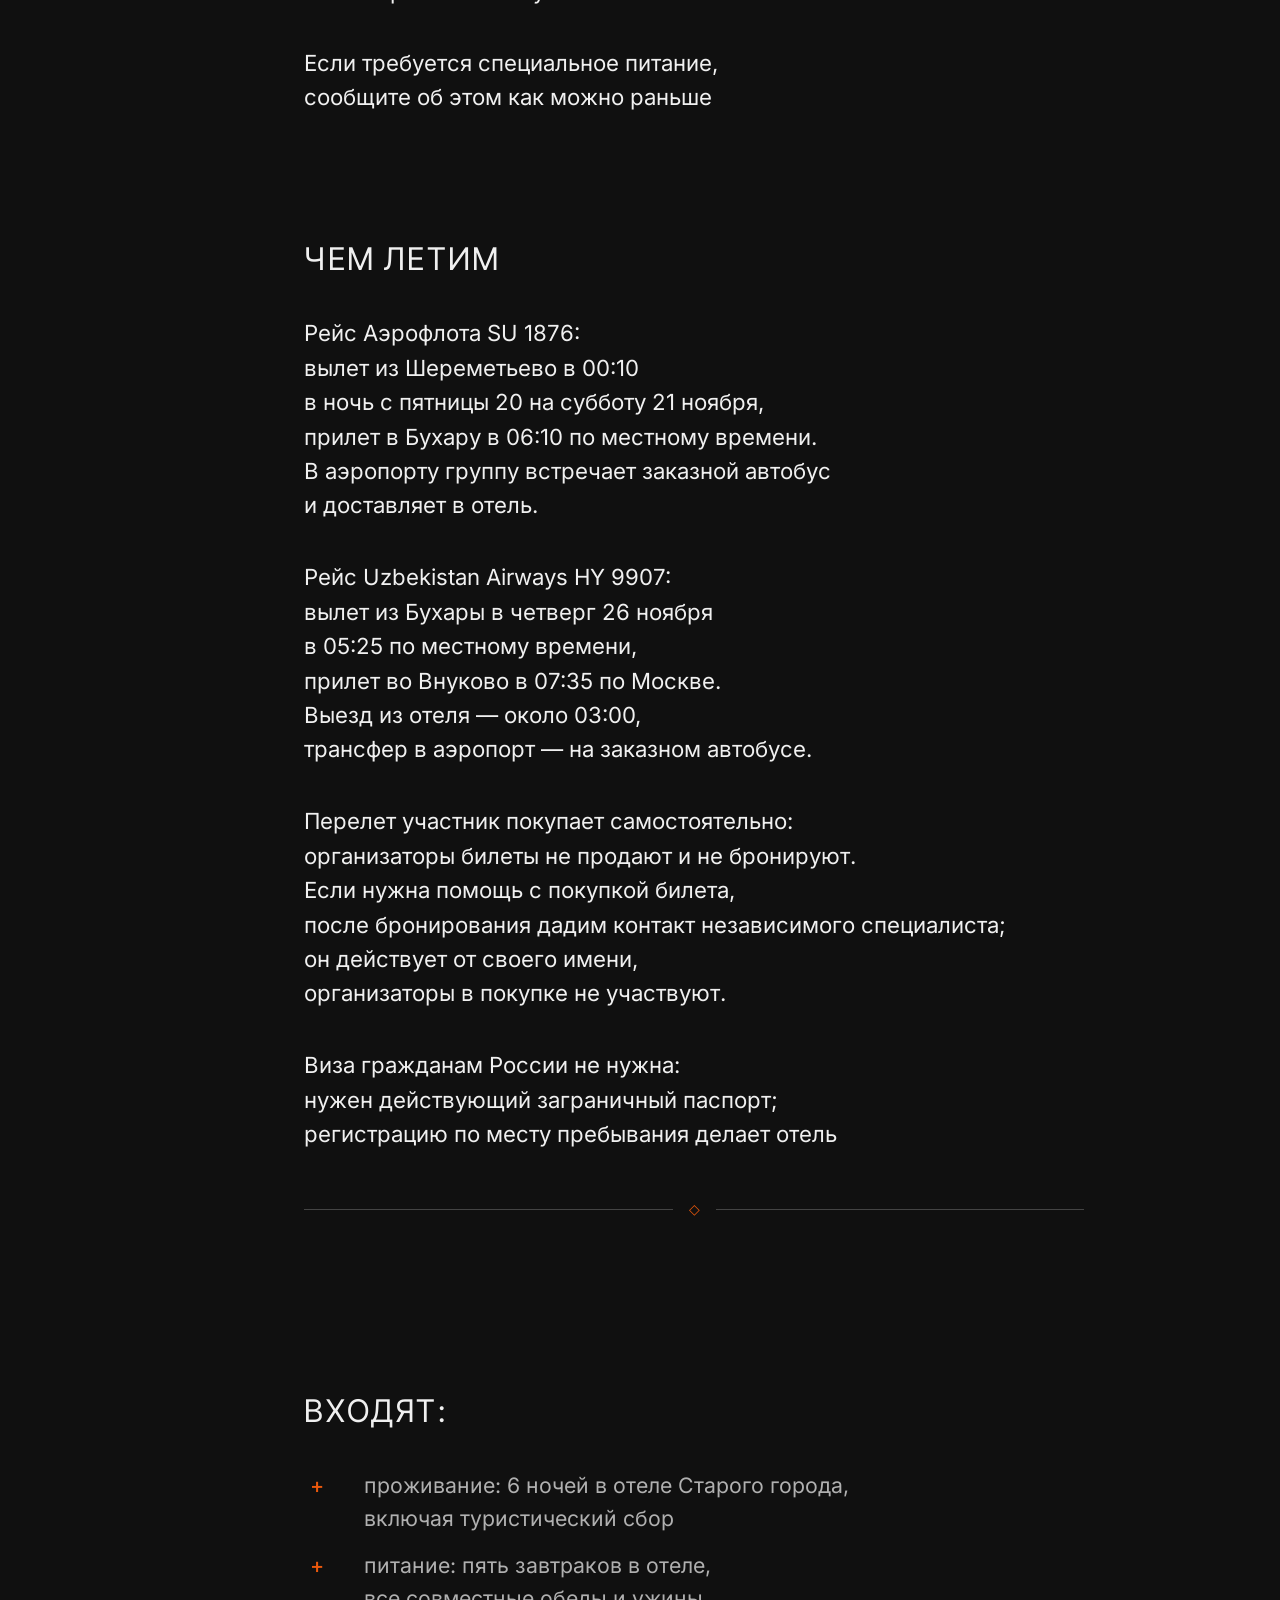
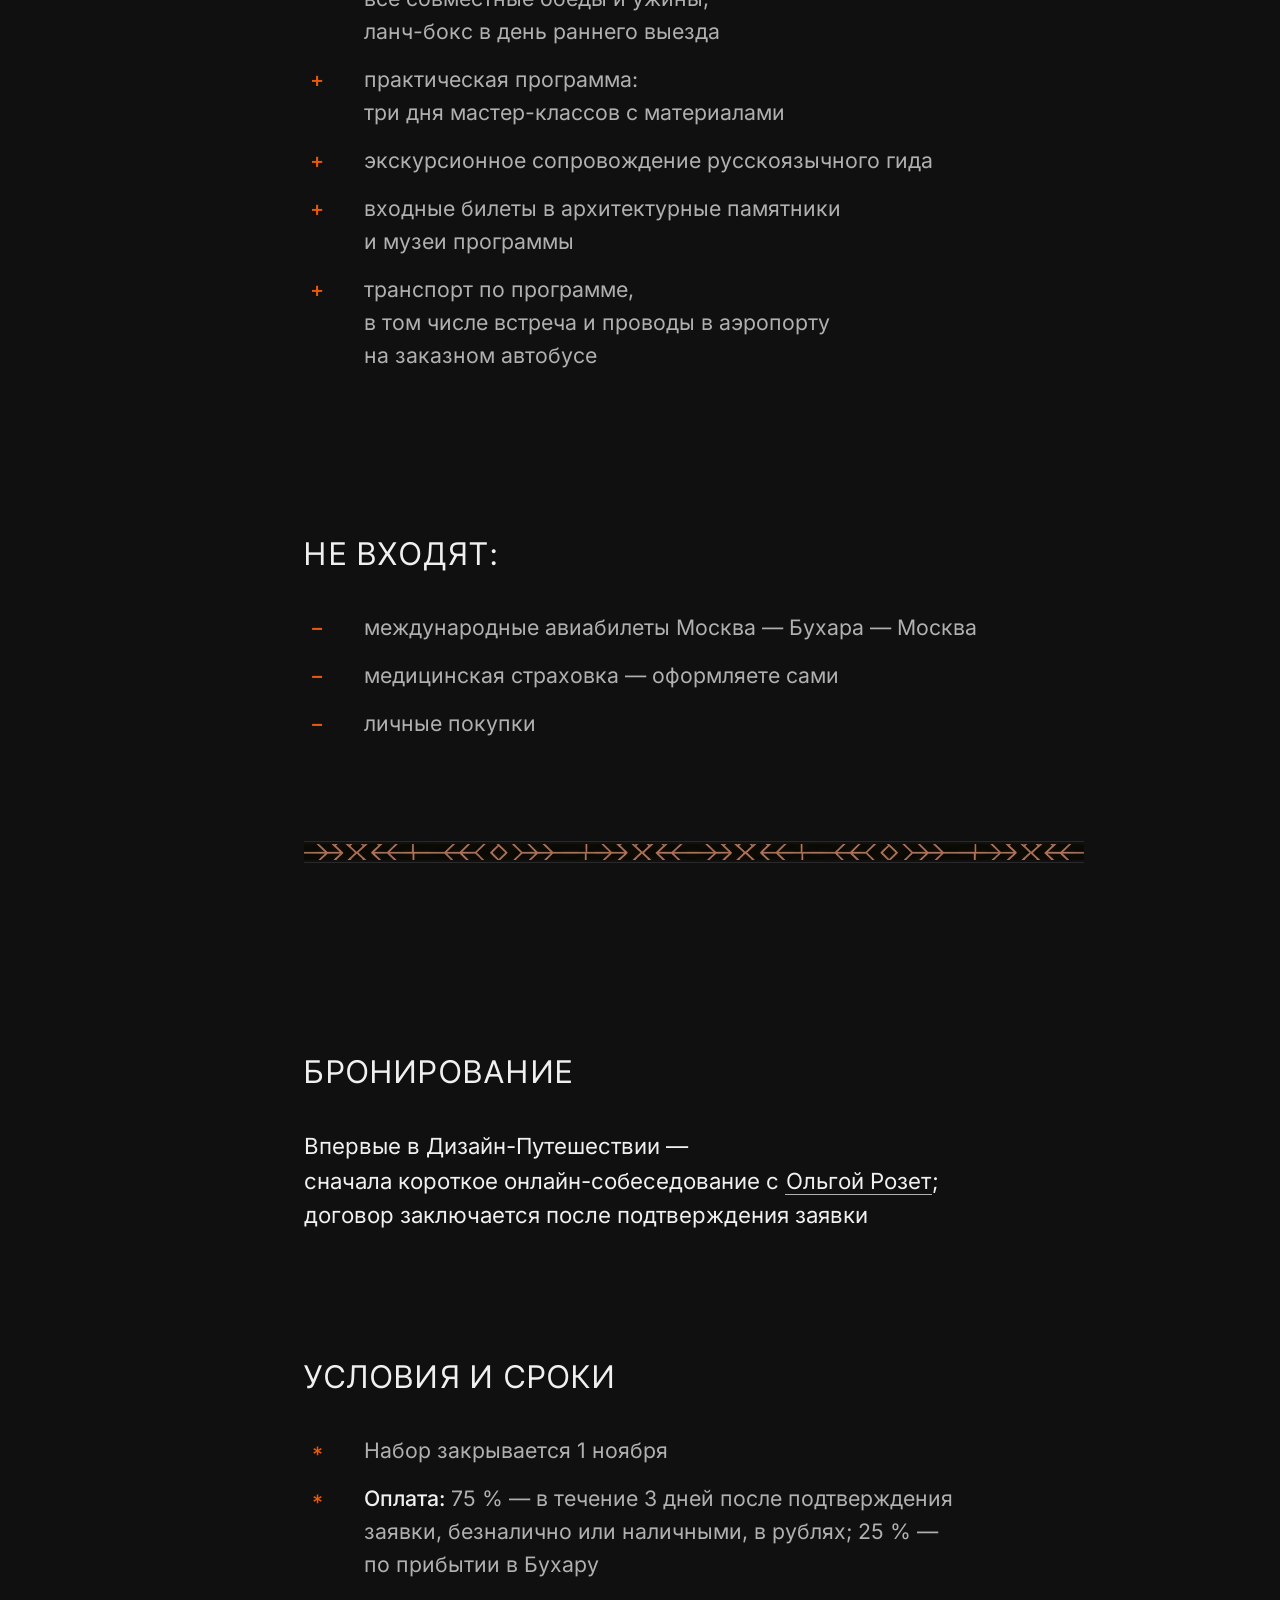
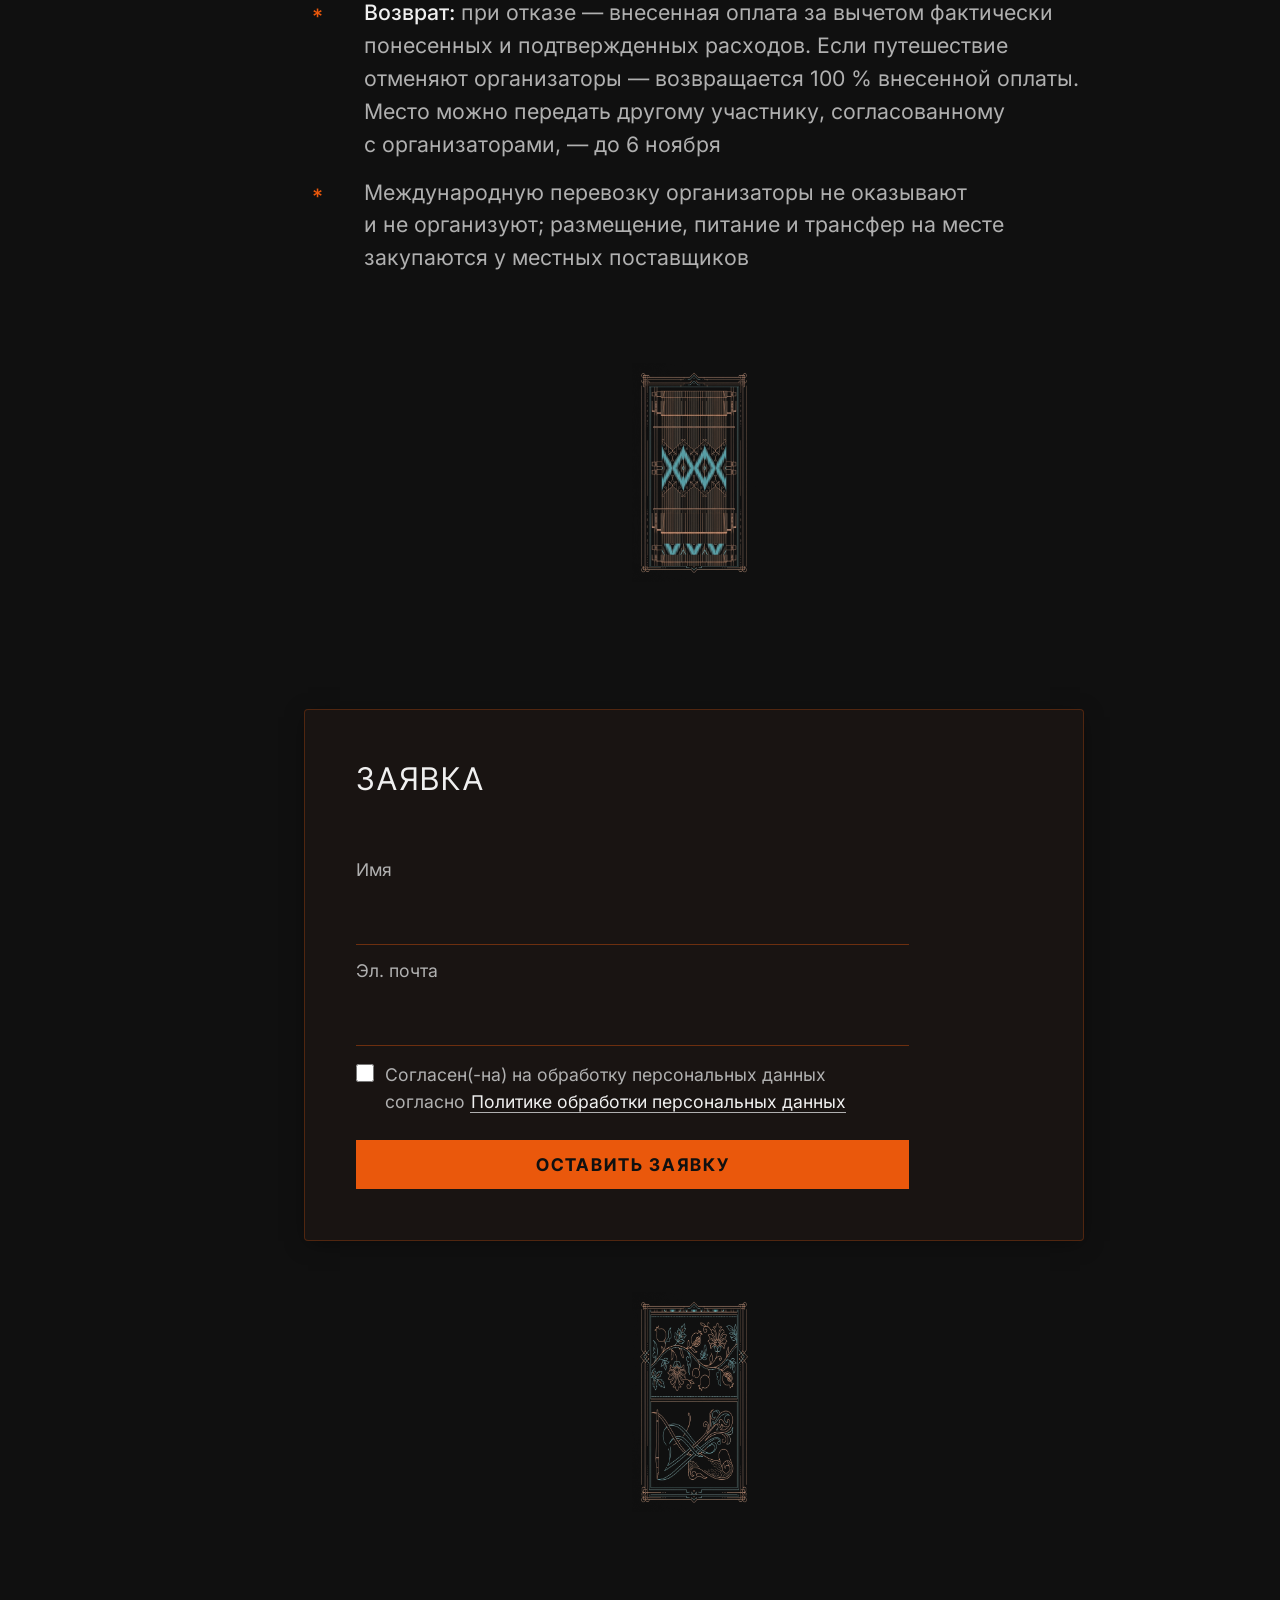
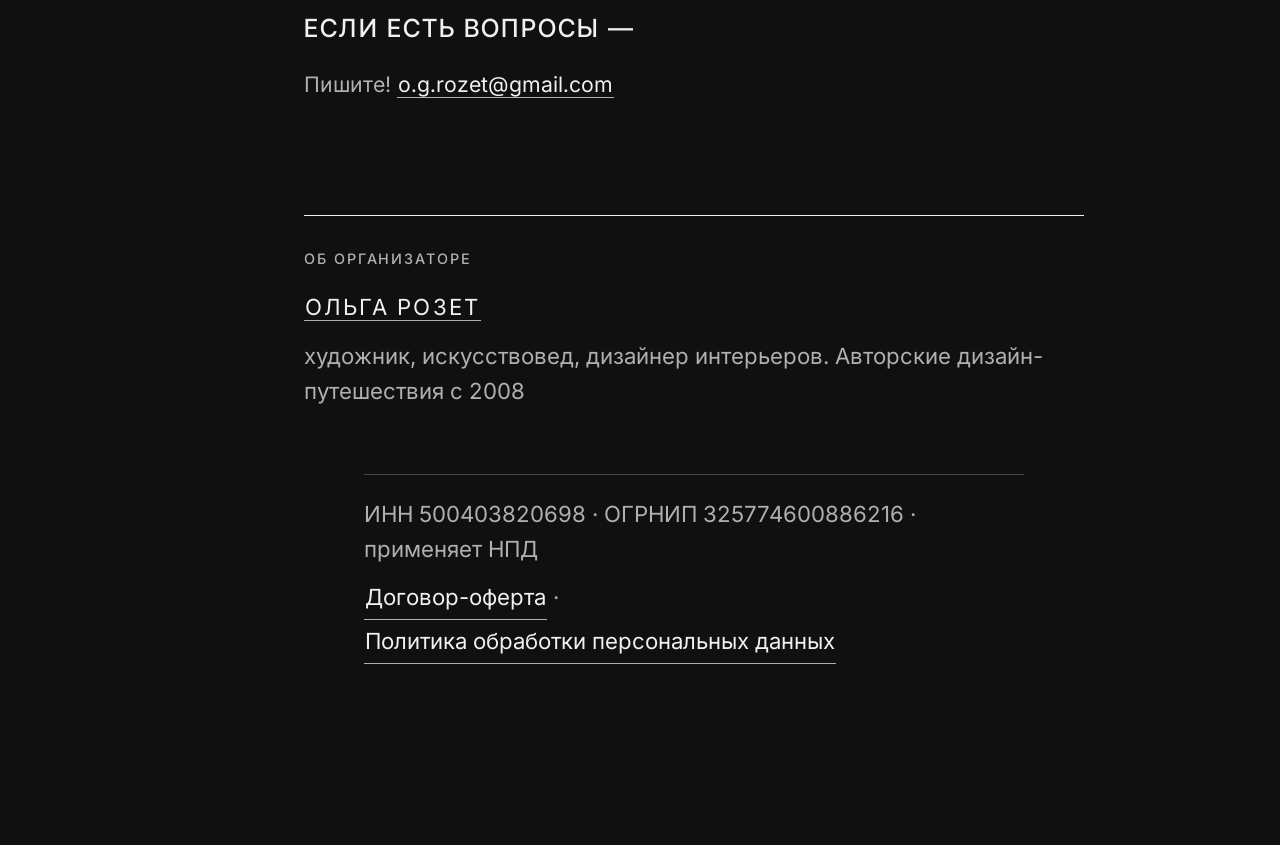
==== commit d9bbfd88: "landing: publish uzbekistan_2026_fall to bukharainnovember.ru" ====
--- a/index.html
+++ b/index.html
@@ -1,5 +1,6 @@
 <!DOCTYPE html>
 
+<!-- DELA-DERIVED: deriver=scripts/site_generator.py:_layout content=knowledge/people/olgarozet/site/data.yaml form=knowledge/people/olgarozet/site/styles.css,knowledge/system/specifications/text/event-uzbekistan_2026_fall.md -->
 <html data-event="uzbekistan_2026_fall" data-surface="editorial" lang="ru">
 <head>
 <meta charset="utf-8"/>
@@ -65,7 +66,7 @@
   setInterval(window.__applyTheme, 300000);
 })();
 </script>
-<style>@layer floor, owner, form; @import url("/_tokens.generated.css?v=a7df1765d9"); @import url("/styles.css?v=dc1fbfcb3a");</style>
+<style>@layer floor, owner, form; @import url("/_tokens.generated.css?v=2007d22f07"); @import url("/styles.css?v=105c3d844a");</style>
 <script type="application/ld+json">{"@context": "https://schema.org", "@type": "Event", "name": "Бухара 20–26 ноября", "description": ["Учебное путешествие:\nтри дня мастер-классов в ремесленной мастерской Бухары", "Икат за ткацким станком,\nвышивка сюзане натуральными красителями,\nминиатюра на шелковой бумаге", "Сертификаты Мастерской «Розет»\nи местной ремесленной мастерской"], "url": "https://bukharainnovember.ru", "eventStatus": "https://schema.org/EventScheduled", "startDate": "2026-11-20", "endDate": "2026-11-26", "location": {"@type": "Place", "name": "Бухара", "address": {"@type": "PostalAddress", "addressCountry": "UZ"}}, "organizer": [{"@type": "Person", "name": "Ольга Розет"}], "audience": {"@type": "Audience", "audienceType": "специалисты, дизайнеры, архитекторы"}, "offers": [{"@type": "Offer", "price": "180000.00", "priceCurrency": "RUB", "availability": "https://schema.org/InStock", "priceValidUntil": "2026-10-20T23:59:00+03:00"}, {"@type": "Offer", "price": "190000.00", "priceCurrency": "RUB", "availability": "https://schema.org/InStock", "validFrom": "2026-10-20T23:59:00+03:00", "priceValidUntil": "2026-11-20"}]}</script>
 <meta content="uzbekistan_2026_fall" name="dela:slug"/>
 </head>
@@ -74,7 +75,7 @@
 <nav class="nav-fade"><span class="nav-left"><a aria-label="На главную" href="https://olgarozet.ru/">← olgarozet.ru</a></span><span class="nav-right"></span></nav>
 <button aria-label="Тема: авто (по солнцу) — переключить" class="theme-toggle" data-theme-toggle="" type="button">◐</button><script>(function(){var STATES=["auto", "day", "night"],GLYPHS={"auto": "◐", "day": "☀", "night": "☾"},LABELS={"auto": "Тема: авто (по солнцу)", "day": "Тема: дневная", "night": "Тема: ночная"},STORAGE_KEY="dela.theme.v1",MODE_VALUES=["day", "night"],SUFFIX=" — переключить",CYCLE=["day", "night"],MODE_ATTR="data-theme";var btn=document.querySelector("[data-theme-toggle]");if(!btn)return;function current(){var s=null;try{s=localStorage.getItem(STORAGE_KEY);}catch(e){}return (MODE_VALUES.indexOf(s)!==-1)?s:STATES[0];}function paint(st){btn.textContent=GLYPHS[st]||GLYPHS[STATES[0]];btn.setAttribute("aria-label",(LABELS[st]||LABELS[STATES[0]])+SUFFIX);}paint(current());function rendered(){var a=null;try{a=document.documentElement.getAttribute(MODE_ATTR);}catch(e){}return (CYCLE.indexOf(a)!==-1)?a:null;}btn.addEventListener("click",function(){var seen=rendered();var i=CYCLE.indexOf(seen);var next=CYCLE[(i+1)%CYCLE.length];try{localStorage.setItem(STORAGE_KEY,next);}catch(e){}if(window.__applyTheme)window.__applyTheme();paint(next);});})();</script>
 <main id="main" role="main">
-<article class="article-wrapper"><header><p class="top-banner">Дизайн-Путешествия: Обучение, Сотрудничество, Развлечение</p><figure aria-hidden="true" class="landing-art" data-art="hero_banner" style="--natural-w:1376px"><img alt="" class="theme-day" decoding="async" height="515" loading="eager" src="/img/campaign/bukhara-hero-panorama-day.png" width="1376"/><img alt="" class="theme-night" decoding="async" height="515" loading="eager" src="/img/campaign/bukhara-hero-panorama-night.png" width="1376"/></figure><h1 class="concept-h1" data-case="upper">«ВЕЧНЫЙ ВЕТЕР<br/>СВЕЖИХ ПЕРЕМЕН»</h1><h2 class="locus-h2" data-case="upper">20–26 НОЯБРЯ<br/>В БУХАРЕ</h2><h3 class="organizers-h3" data-case="plain">С <a href="https://olgarozet.ru/">Ольгой РОЗЕТ</a></h3><p class="lead">Учебное путешествие:<br/>три дня мастер-классов в ремесленной мастерской Бухары</p><p class="lead">Икат за ткацким станком,<br/>вышивка сюзане натуральными красителями,<br/>миниатюра на шелковой бумаге</p><p class="lead">Сертификаты Мастерской «Розет»<br/>и местной ремесленной мастерской</p><p aria-label="не более 20 человек" class="lead is-caps"><span class="math-rel">≤</span> 20 человек</p></header><aside aria-label="Стоимость" class="pricing-display"><div class="pricing-span" data-visible-until="2026-10-20T23:59:00+03:00"><div class="pricing-amount">180 000 <span class="currency">₽</span> <span class="pricing-term">при заявке по 20 октября и оплате в течение 3 дней после подтверждения</span></div><div class="pricing-next">С 21 октября — 190 000 ₽</div></div><div class="pricing-span" data-visible-from="2026-10-20T23:59:00+03:00" style="display:none"><div class="pricing-amount">190 000 <span class="currency">₽</span></div></div><div class="pricing-claims">Скидка:<br/>ученикам, партнерам и коллегам Мастерской «Розет» — 2 500 ₽,<br/>участникам прошлых Дизайн-Путешествий — 5 000 ₽.<br/>Действует одна, бо́льшая; подтвердим ее в ответе на заявку.</div><div class="pricing-note">Без международных авиабилетов и страховки.<br/>Место закрепляется после предоплаты.</div></aside><figure aria-hidden="true" class="landing-art" data-art="frieze" data-night-adapt="" style="--natural-w:1376px"><img alt="" decoding="async" height="768" loading="lazy" src="/img/campaign/bukhara-samanid-frieze.jpg" width="1376"/></figure><section><p>Учимся у мастеров:<br/>осваиваем ремесленничество руками<br/>и взаимодействуем с решениями<br/>традиционного интерьера:</p><p>обнаруживаем,<br/>как применять в современных задачах</p></section><section><h2 data-case="upper">Что смотрим</h2><p>Каждый день выстроен в ритме,<br/>сохраняющем силы участников.<br/>Образец иката участники ткут на мастер-классе сами<br/>и увозят с собой.<br/>Город и архитектурные памятники —<br/>с русскоязычным гидом.<br/>В программе:</p><ul><li>ансамбль Пои-Калян с минаретом <abbr>XII</abbr> века<br/>и мечетью, чьи галереи несут 288 куполов</li><li>цитадель Арк</li><li>мечеть Боло-Хауз<br/>с айваном на двадцати резных деревянных колоннах</li><li>медресе Абдулазиз-хана<br/>с росписями и сталактитами <abbr>XVII</abbr> века</li><li>ансамбль Ляби-Хауз</li><li>торговые купола <abbr>XVI</abbr> века с рядами мастеров</li><li>ковровая мастерская</li></ul></section><section><p>В дождь программа уходит в закрытые залы,<br/>часть пеших переходов заменяется транспортом</p></section><figure aria-hidden="true" class="landing-art" data-art="frieze" data-night-adapt="" style="--natural-w:1376px"><img alt="" decoding="async" height="768" loading="lazy" src="/img/campaign/bukhara-samanid-frieze.jpg" width="1376"/></figure><section><h2 data-case="upper">Где живем</h2><p>Размещение — в отеле Старого города<br/>с традиционным интерьером,<br/>вся группа в одном здании.<br/>Название отеля сообщается участникам<br/>сразу после подтверждения групповой брони.</p><p>Участники живут по двое<br/>в номерах с раздельными кроватями.</p><p>Проживание оплачено с ночи накануне прилета,<br/>поэтому по прибытии ранним субботним утром<br/>участников ждет заселение в номера<br/>без ожидания расчетного часа,<br/>завтрак и отдых до 12:30.<br/>Номера остаются за группой<br/>до ночного выезда в аэропорт в четверг</p></section><section><h2 data-case="upper">Что едим</h2><p>Программа включает 10 совместных обедов и ужинов<br/>без повторения мест.<br/>Форматы разные: нетуристическая чайхана,<br/>специализированное заведение с пловом,<br/>шашлычная, ужин в историческом интерьере<br/>и современная гастрономическая точка Бухары.<br/>Время обеда ограничено 90 минутами,<br/>поэтому блюда заказываются заранее<br/>ко времени прихода группы.</p><p>Два вечера посвящены особым формам ужина:<br/>в воскресенье запланированы кулинарный мастер-класс<br/>и ужин в бухарской семье,<br/>а во вторник — гала-ужин.</p><p>Если требуется специальное питание,<br/>сообщите об этом как можно раньше</p></section><section><h2 data-case="upper">Чем летим</h2><p>Рейс Аэрофлота <abbr>SU</abbr> 1876:<br/>вылет из Шереметьево в 00:10<br/>в ночь с пятницы 20 на субботу 21 ноября,<br/>прилет в Бухару в 06:10 по местному времени.<br/>В аэропорту группу встречает заказной автобус<br/>и доставляет в отель.</p><p>Рейс Uzbekistan Airways <abbr>HY</abbr> 9907:<br/>вылет из Бухары в четверг 26 ноября<br/>в 05:25 по местному времени,<br/>прилет во Внуково в 07:35 по Москве.<br/>Выезд из отеля — около 03:00,<br/>трансфер в аэропорт — на заказном автобусе.</p><p>Перелет участник покупает самостоятельно:<br/>организаторы билеты не продают и не бронируют.<br/>Если нужна помощь с покупкой билета,<br/>после бронирования дадим контакт независимого специалиста;<br/>он действует от своего имени,<br/>организаторы в покупке не участвуют.</p><p>Виза гражданам России не нужна:<br/>нужен действующий заграничный паспорт;<br/>регистрацию по месту пребывания делает отель</p></section><div aria-hidden="true" class="arch-rule"><span class="rule-line"></span><span class="rule-glyph">◇</span><span class="rule-line"></span></div><section><h2 data-case="upper">Входят:</h2><ul><li data-marker="+">проживание: 6 ночей в отеле Старого города,<br/>включая туристический сбор</li><li data-marker="+">питание: пять завтраков в отеле,<br/>все совместные обеды и ужины,<br/>ланч-бокс в день раннего выезда</li><li data-marker="+">практическая программа:<br/>три дня мастер-классов с материалами</li><li data-marker="+">экскурсионное сопровождение русскоязычного гида</li><li data-marker="+">входные билеты в архитектурные памятники<br/>и музеи программы</li><li data-marker="+">транспорт по программе,<br/>в том числе встреча и проводы в аэропорту<br/>на заказном автобусе</li></ul></section><section><h2 data-case="upper">Не входят:</h2><ul><li data-marker="−">международные авиабилеты Москва — Бухара — Москва</li><li data-marker="−">медицинская страховка — оформляете сами</li><li data-marker="−">личные покупки</li></ul></section><figure aria-hidden="true" class="landing-art" data-art="frieze" data-night-adapt="" style="--natural-w:1376px"><img alt="" decoding="async" height="768" loading="lazy" src="/img/campaign/bukhara-samanid-frieze.jpg" width="1376"/></figure><section><h2 data-case="upper">Бронирование</h2><p>Впервые в Дизайн-Путешествии —<br/>сначала короткое онлайн-собеседование с <a href="https://olgarozet.ru/">Ольгой Розет</a>;<br/>договор заключается после подтверждения заявки</p></section><section class="terms"><h2 data-case="upper">Условия и сроки</h2><ul><li>Набор закрывается 1 ноября</li><li><strong>Оплата:</strong> 75 % — в течение 3 дней после подтверждения заявки, безналично или наличными, в рублях; 25 % — по прибытии в Бухару</li><li><strong>Возврат:</strong> при отказе — внесенная оплата за вычетом фактически понесенных и подтвержденных расходов. Если путешествие отменяют организаторы — возвращается 100 % внесенной оплаты. Место можно передать другому участнику, согласованному с организаторами, — до 6 ноября</li><li>Международную перевозку организаторы не оказывают и не организуют; размещение, питание и трансфер на месте закупаются у местных поставщиков</li></ul></section><figure aria-hidden="true" class="landing-art" data-art="signup_top" data-night-adapt="" style="--natural-w:768px"><img alt="" decoding="async" height="1365" loading="lazy" src="/img/campaign/bukhara-craft-top-loom.png" width="768"/></figure><section class="signup-wrap"><h2 data-case="upper" id="signup-h">Заявка</h2><section aria-labelledby="signup-h" class="signup" id="signup">
+<article class="article-wrapper"><header><p class="top-banner">Дизайн-Путешествия: Обучение, Сотрудничество, Развлечение</p><figure aria-hidden="true" class="landing-art" data-art="hero_banner" style="--natural-w:1376px"><img alt="" class="theme-day" decoding="async" height="515" loading="eager" src="/img/campaign/bukhara-hero-panorama-day.png" width="1376"/><img alt="" class="theme-night" decoding="async" height="515" loading="eager" src="/img/campaign/bukhara-hero-panorama-night.png" width="1376"/></figure><h1 class="concept-h1" data-case="upper">«ВЕЧНЫЙ ВЕТЕР<br/>СВЕЖИХ ПЕРЕМЕН»</h1><h2 class="locus-h2" data-case="upper">20–26 НОЯБРЯ<br/>В БУХАРЕ</h2><h3 class="organizers-h3" data-case="plain">С <a href="https://olgarozet.ru/">Ольгой РОЗЕТ</a></h3><p class="lead">Учебное путешествие:<br/>три дня мастер-классов в ремесленной мастерской Бухары</p><p class="lead">Икат за ткацким станком,<br/>вышивка сюзане натуральными красителями,<br/>миниатюра на шелковой бумаге</p><p class="lead">Сертификаты Мастерской «Розет»<br/>и местной ремесленной мастерской</p><p aria-label="не более 20 человек" class="lead is-caps"><span class="math-rel">≤</span> 20 человек</p></header><aside aria-label="Стоимость" class="pricing-display"><div class="pricing-span" data-visible-until="2026-10-20T23:59:00+03:00"><div class="pricing-amount">180 000 <span class="currency">₽</span> <span class="pricing-term">при заявке по 20 октября и оплате в течение 3 дней после подтверждения</span></div><div class="pricing-next">С 21 октября — 190 000 ₽</div></div><div class="pricing-span" data-visible-from="2026-10-20T23:59:00+03:00" style="display:none"><div class="pricing-amount">190 000 <span class="currency">₽</span></div></div><div class="pricing-claims">Скидка:<br/>ученикам, партнерам и коллегам Мастерской «Розет» — 2 500 ₽,<br/>участникам прошлых Дизайн-Путешествий — 5 000 ₽.<br/>Действует одна, бо́льшая; подтвердим ее в ответе на заявку.</div><div class="pricing-note">Без международных авиабилетов и страховки.<br/>Место закрепляется после предоплаты.</div></aside><figure aria-hidden="true" class="landing-art" data-art="frieze" data-night-adapt="" style="--natural-w:1376px"><img alt="" decoding="async" height="768" loading="lazy" src="/img/campaign/bukhara-samanid-frieze.jpg" width="1376"/></figure><section><p>Учимся у мастеров:<br/>осваиваем ремесленничество руками<br/>и взаимодействуем с решениями<br/>традиционного интерьера:</p><p>обнаруживаем,<br/>как применять в современных задачах</p></section><section><h2 data-case="upper">Что смотрим</h2><p>Каждый день выстроен в ритме,<br/>сохраняющем силы участников.<br/>Образец иката участники ткут на мастер-классе сами<br/>и увозят с собой.<br/>Город и архитектурные памятники —<br/>с русскоязычным гидом.<br/>В программе:</p><ul><li data-marker="*">ансамбль Пои-Калян с минаретом <abbr>XII</abbr> века<br/>и мечетью, чьи галереи несут 288 куполов</li><li data-marker="*">цитадель Арк</li><li data-marker="*">мечеть Боло-Хауз<br/>с айваном на двадцати резных деревянных колоннах</li><li data-marker="*">медресе Абдулазиз-хана<br/>с росписями и сталактитами <abbr>XVII</abbr> века</li><li data-marker="*">ансамбль Ляби-Хауз</li><li data-marker="*">торговые купола <abbr>XVI</abbr> века с рядами мастеров</li><li data-marker="*">ковровая мастерская</li></ul></section><section><p>В дождь программа уходит в закрытые залы,<br/>часть пеших переходов заменяется транспортом</p></section><figure aria-hidden="true" class="landing-art" data-art="frieze" data-night-adapt="" style="--natural-w:1376px"><img alt="" decoding="async" height="768" loading="lazy" src="/img/campaign/bukhara-samanid-frieze.jpg" width="1376"/></figure><section><h2 data-case="upper">Где живем</h2><p>Размещение — в отеле Старого города<br/>с традиционным интерьером,<br/>вся группа в одном здании.<br/>Название отеля сообщается участникам<br/>сразу после подтверждения групповой брони.</p><p>Участники живут по двое<br/>в номерах с раздельными кроватями.</p><p>Проживание оплачено с ночи накануне прилета,<br/>поэтому по прибытии ранним субботним утром<br/>участников ждет заселение в номера<br/>без ожидания расчетного часа,<br/>завтрак и отдых до 12:30.<br/>Номера остаются за группой<br/>до ночного выезда в аэропорт в четверг</p></section><section><h2 data-case="upper">Что едим</h2><p>Программа включает 10 совместных обедов и ужинов<br/>без повторения мест.<br/>Форматы разные: нетуристическая чайхана,<br/>специализированное заведение с пловом,<br/>шашлычная, ужин в историческом интерьере<br/>и современная гастрономическая точка Бухары.<br/>Время обеда ограничено 90 минутами,<br/>поэтому блюда заказываются заранее<br/>ко времени прихода группы.</p><p>Два вечера посвящены особым формам ужина:<br/>в воскресенье запланированы кулинарный мастер-класс<br/>и ужин в бухарской семье,<br/>а во вторник — гала-ужин.</p><p>Если требуется специальное питание,<br/>сообщите об этом как можно раньше</p></section><section><h2 data-case="upper">Чем летим</h2><p>Рейс Аэрофлота <abbr>SU</abbr> 1876:<br/>вылет из Шереметьево в 00:10<br/>в ночь с пятницы 20 на субботу 21 ноября,<br/>прилет в Бухару в 06:10 по местному времени.<br/>В аэропорту группу встречает заказной автобус<br/>и доставляет в отель.</p><p>Рейс Uzbekistan Airways <abbr>HY</abbr> 9907:<br/>вылет из Бухары в четверг 26 ноября<br/>в 05:25 по местному времени,<br/>прилет во Внуково в 07:35 по Москве.<br/>Выезд из отеля — около 03:00,<br/>трансфер в аэропорт — на заказном автобусе.</p><p>Перелет участник покупает самостоятельно:<br/>организаторы билеты не продают и не бронируют.<br/>Если нужна помощь с покупкой билета,<br/>после бронирования дадим контакт независимого специалиста;<br/>он действует от своего имени,<br/>организаторы в покупке не участвуют.</p><p>Виза гражданам России не нужна:<br/>нужен действующий заграничный паспорт;<br/>регистрацию по месту пребывания делает отель</p></section><div aria-hidden="true" class="arch-rule"><span class="rule-line"></span><span class="rule-glyph">◇</span><span class="rule-line"></span></div><section><h2 data-case="upper">Входят:</h2><ul><li data-marker="+">проживание: 6 ночей в отеле Старого города,<br/>включая туристический сбор</li><li data-marker="+">питание: пять завтраков в отеле,<br/>все совместные обеды и ужины,<br/>ланч-бокс в день раннего выезда</li><li data-marker="+">практическая программа:<br/>три дня мастер-классов с материалами</li><li data-marker="+">экскурсионное сопровождение русскоязычного гида</li><li data-marker="+">входные билеты в архитектурные памятники<br/>и музеи программы</li><li data-marker="+">транспорт по программе,<br/>в том числе встреча и проводы в аэропорту<br/>на заказном автобусе</li></ul></section><section><h2 data-case="upper">Не входят:</h2><ul><li data-marker="−">международные авиабилеты Москва — Бухара — Москва</li><li data-marker="−">медицинская страховка — оформляете сами</li><li data-marker="−">личные покупки</li></ul></section><figure aria-hidden="true" class="landing-art" data-art="frieze" data-night-adapt="" style="--natural-w:1376px"><img alt="" decoding="async" height="768" loading="lazy" src="/img/campaign/bukhara-samanid-frieze.jpg" width="1376"/></figure><section><h2 data-case="upper">Бронирование</h2><p>Впервые в Дизайн-Путешествии —<br/>сначала короткое онлайн-собеседование с <a href="https://olgarozet.ru/">Ольгой Розет</a>;<br/>договор заключается после подтверждения заявки</p></section><section class="terms"><h2 data-case="upper">Условия и сроки</h2><ul><li data-marker="*">Набор закрывается 1 ноября</li><li data-marker="*"><strong>Оплата:</strong> 75 % — в течение 3 дней после подтверждения заявки, безналично или наличными, в рублях; 25 % — по прибытии в Бухару</li><li data-marker="*"><strong>Возврат:</strong> при отказе — внесенная оплата за вычетом фактически понесенных и подтвержденных расходов. Если путешествие отменяют организаторы — возвращается 100 % внесенной оплаты. Место можно передать другому участнику, согласованному с организаторами, — до 6 ноября</li><li data-marker="*">Международную перевозку организаторы не оказывают и не организуют; размещение, питание и трансфер на месте закупаются у местных поставщиков</li></ul></section><figure aria-hidden="true" class="landing-art" data-art="signup_top" data-night-adapt="" style="--natural-w:768px"><img alt="" decoding="async" height="1365" loading="lazy" src="/img/campaign/bukhara-craft-top-loom.png" width="768"/></figure><section class="signup-wrap"><h2 data-case="upper" id="signup-h">Заявка</h2><section aria-labelledby="signup-h" class="signup" id="signup">
 <form action="https://functions.yandexcloud.net/d4eqiun8mfpadqg1tblk?path=/lead" aria-labelledby="signup-h" class="signup-form" data-mail="o.g.rozet@gmail.com" data-msg-refused="Заявка не принята. Попробуйте еще раз или напишите:" data-msg-sending="Отправка..." data-msg-thanks="Спасибо! Свяжемся." data-msg-unreachable="Сервер заявок не отвечает. Введенное сохранено — отправьте еще раз или напишите:" data-slug="uzbekistan_2026_fall" data-transports='[{"url": "https://functions.yandexcloud.net/d4eqiun8mfpadqg1tblk?path=/lead", "timeout_ms": 10000, "sanction": null}, {"url": "https://dela-edge.azaryarozet.workers.dev/lead", "timeout_ms": 8000, "sanction": "principal-2026-10-14-rf-entry-dead"}]' enctype="application/x-www-form-urlencoded" id="signup-form" method="post" novalidate="">
 <input name="edition" type="hidden" value="uzbekistan-2026"/><input name="variant" type="hidden" value="uzbekistan-2026-11"/>
 <label class="signup-label" for="su-name">Имя</label>
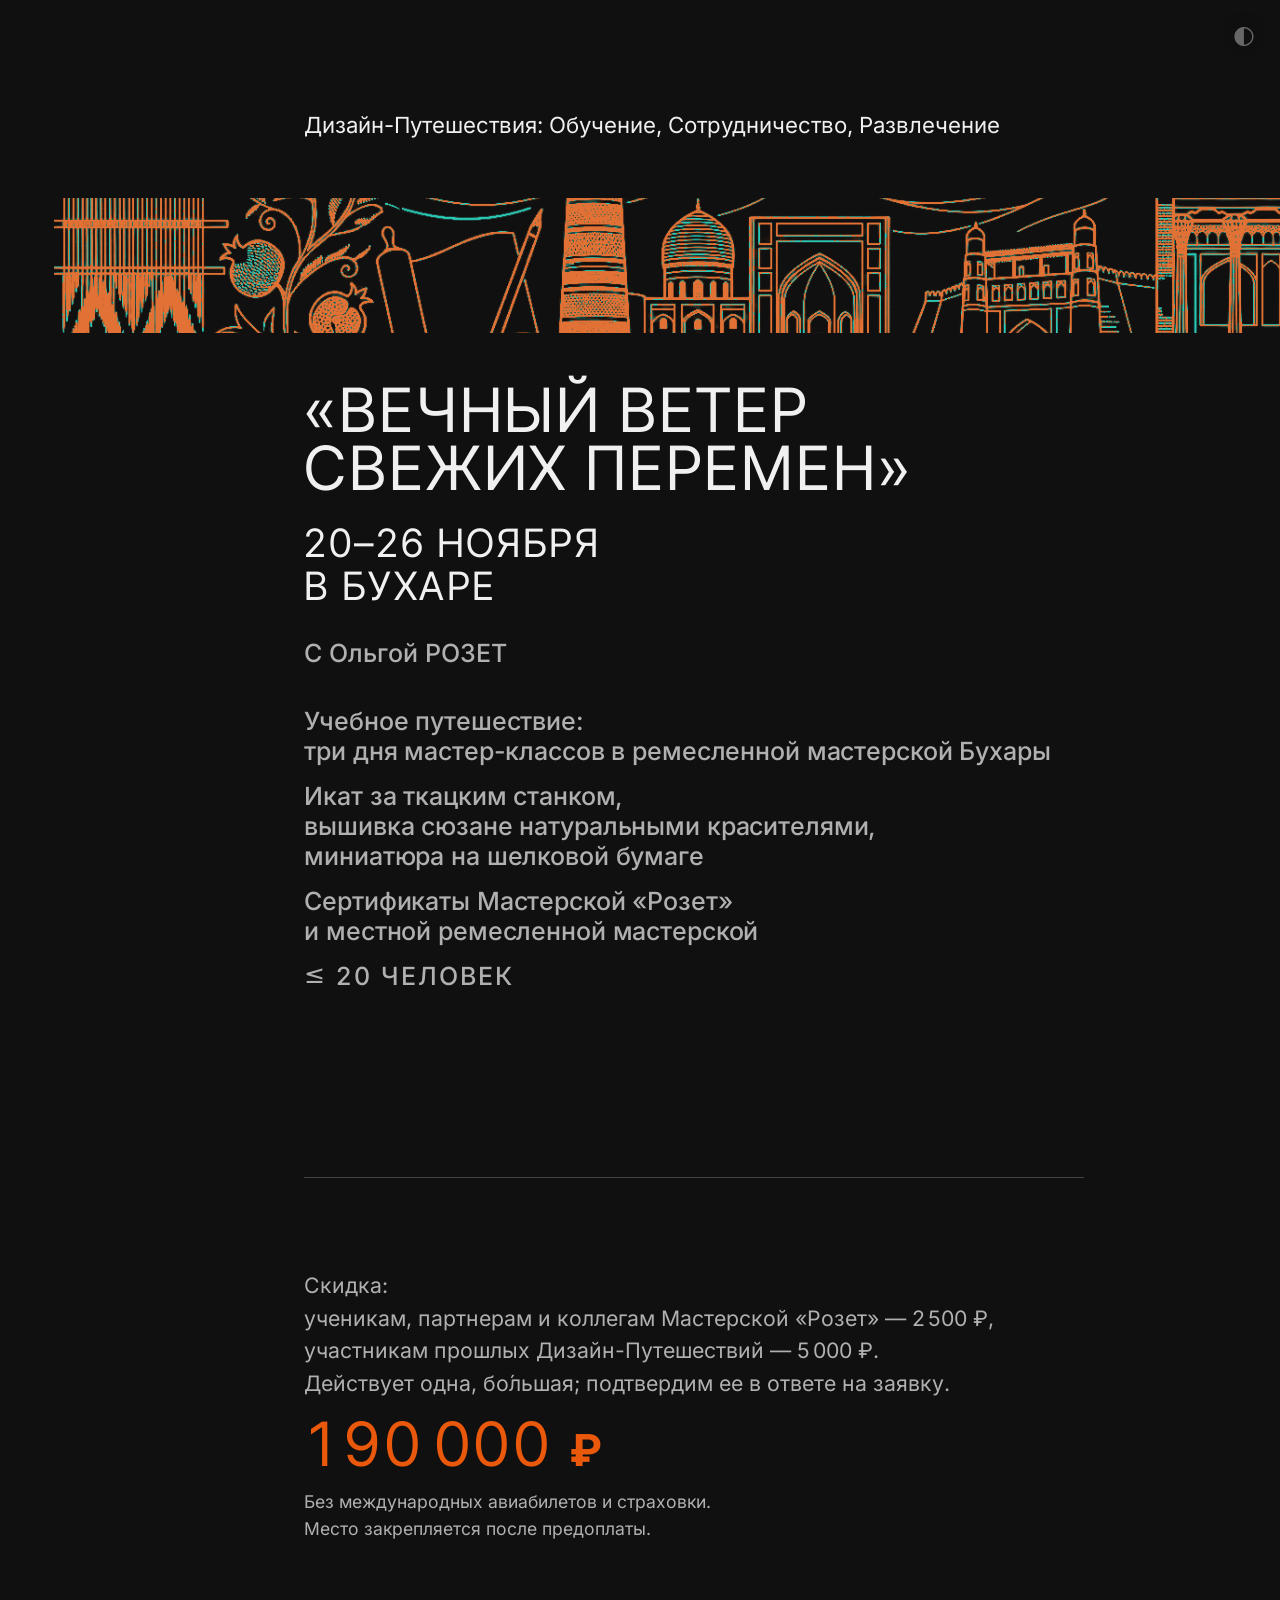
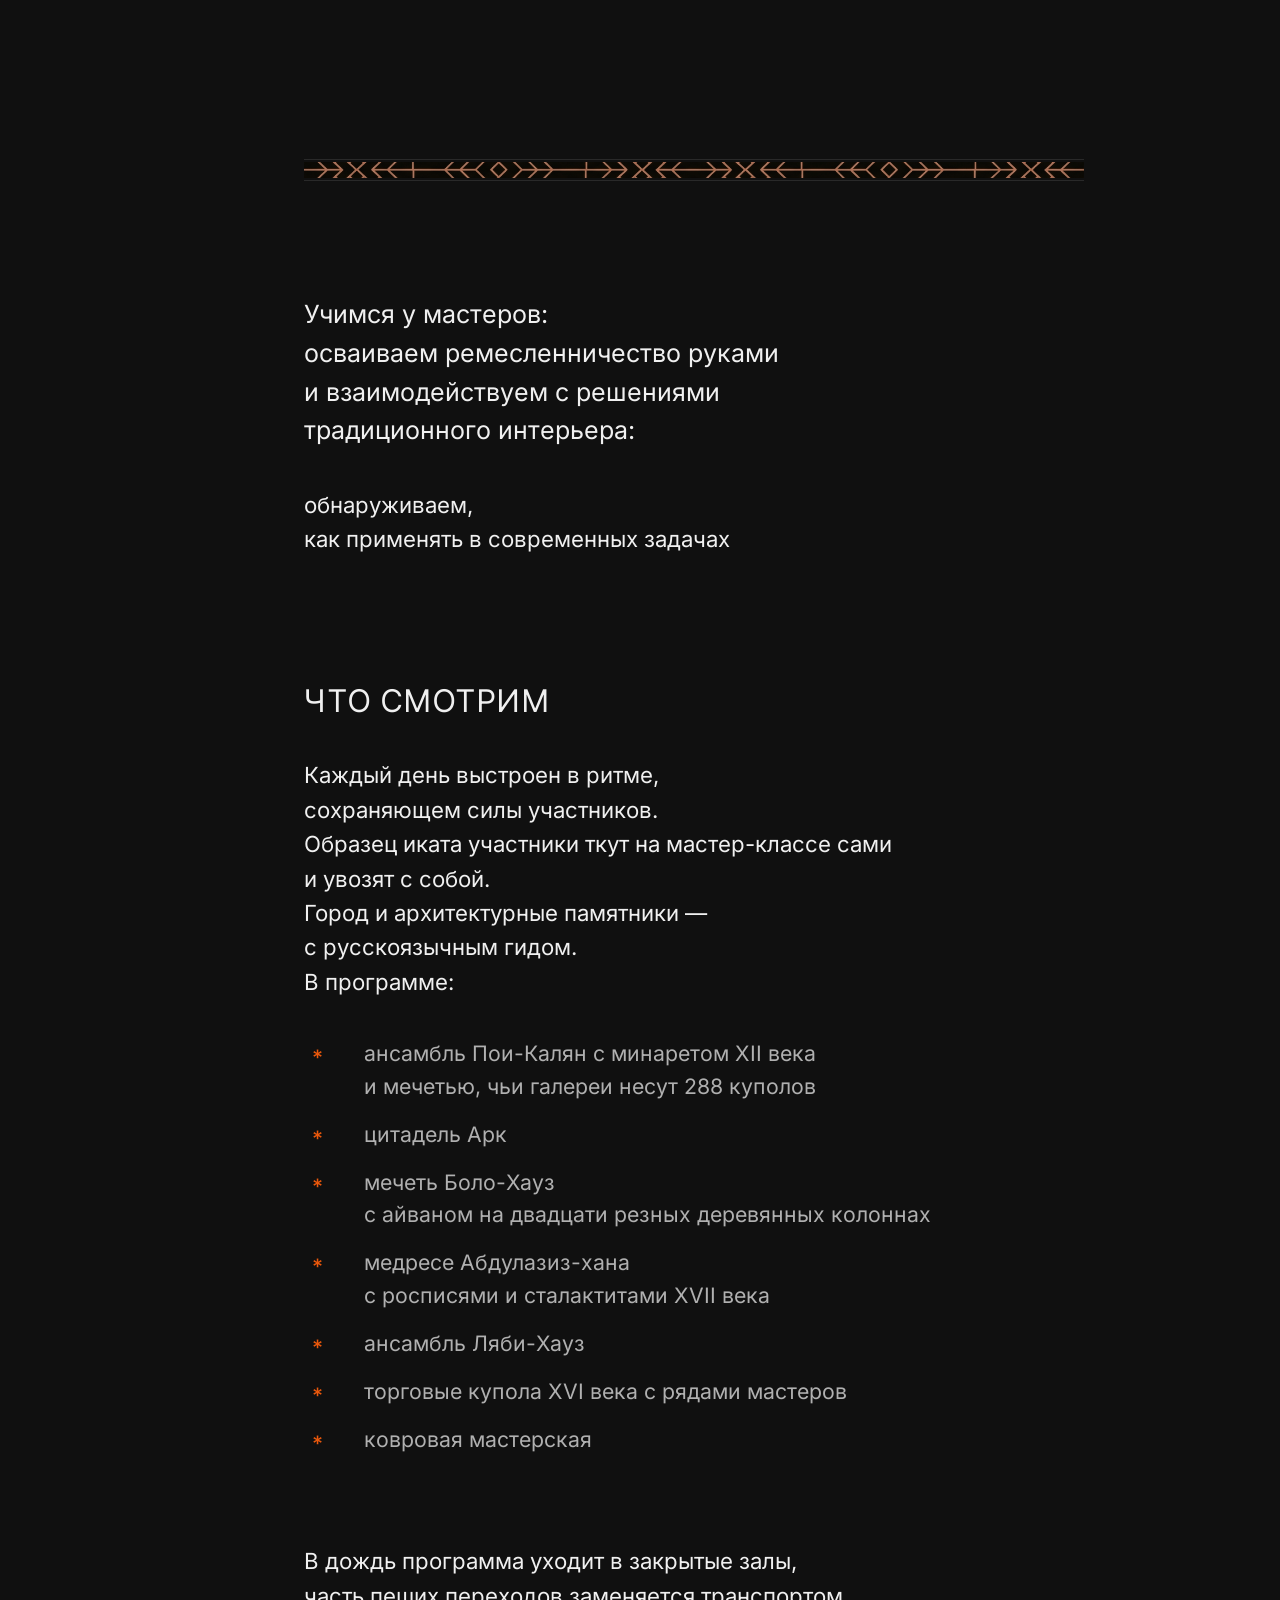
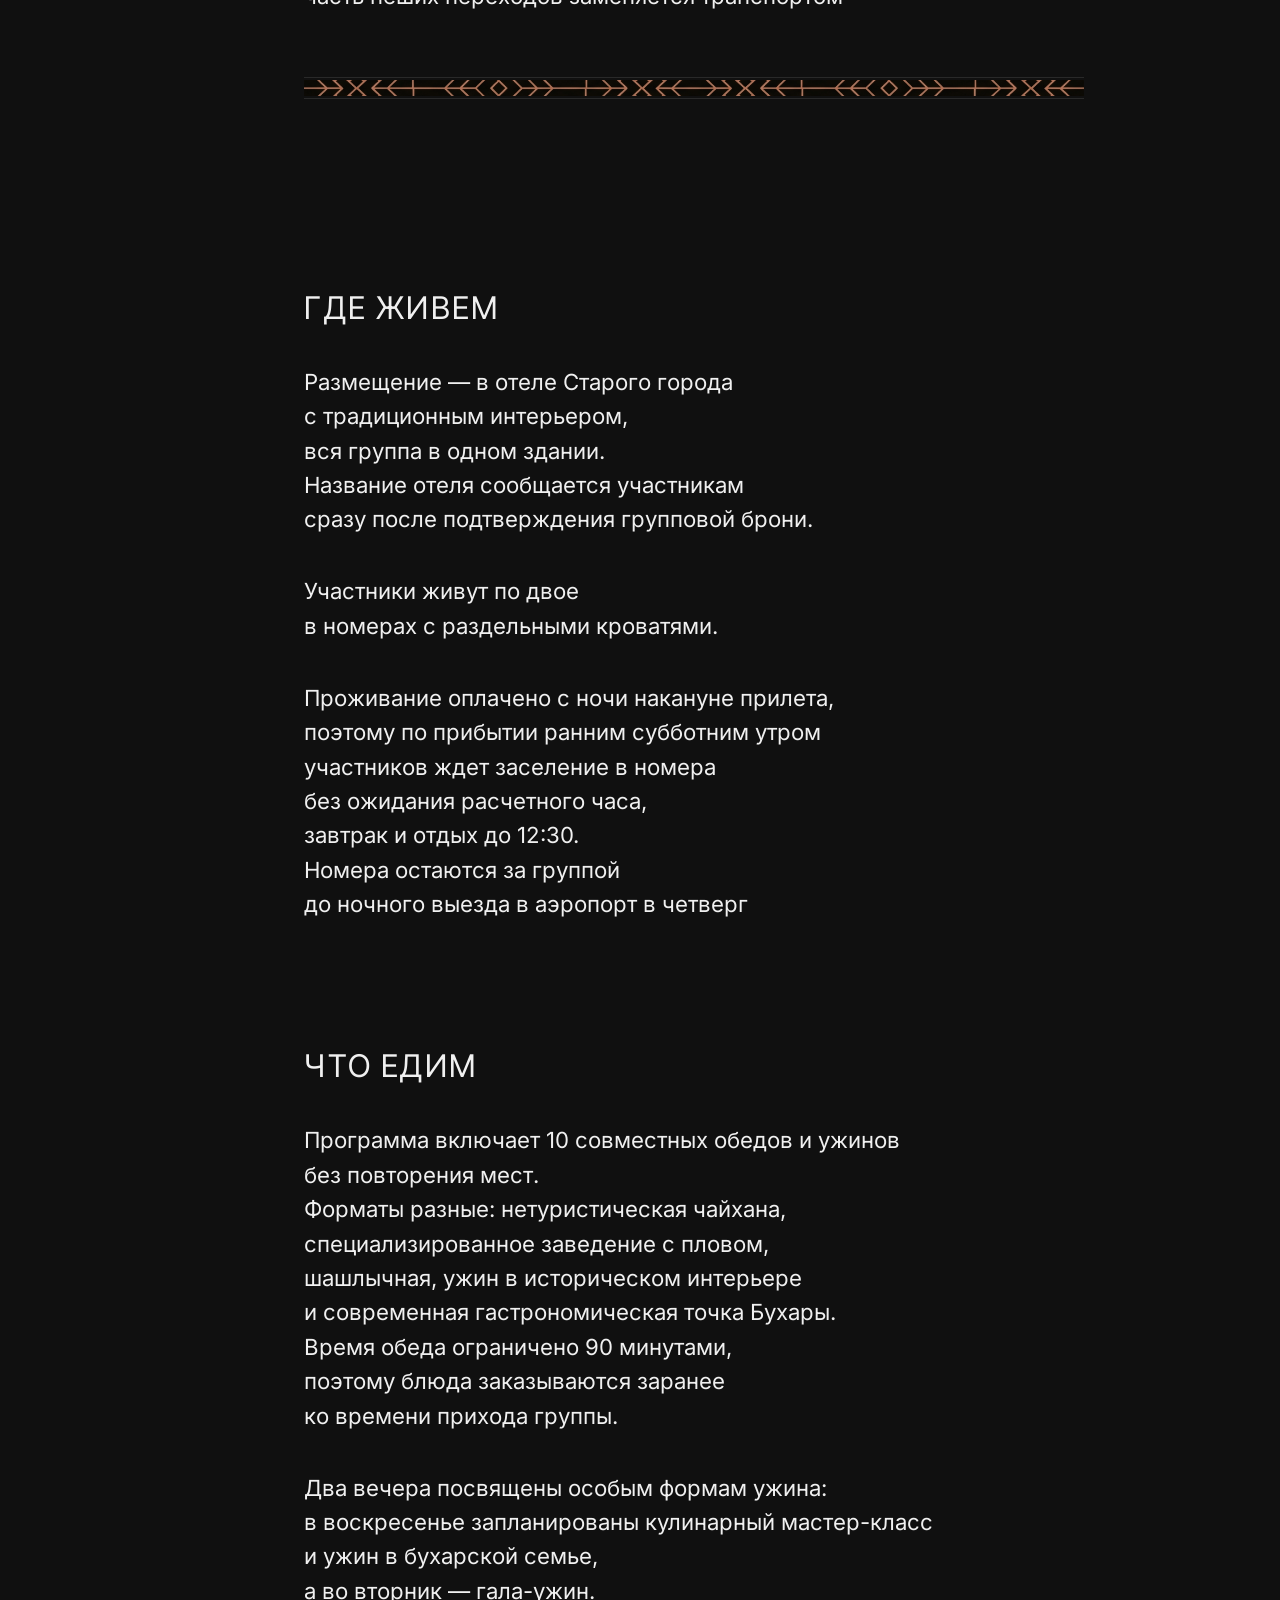
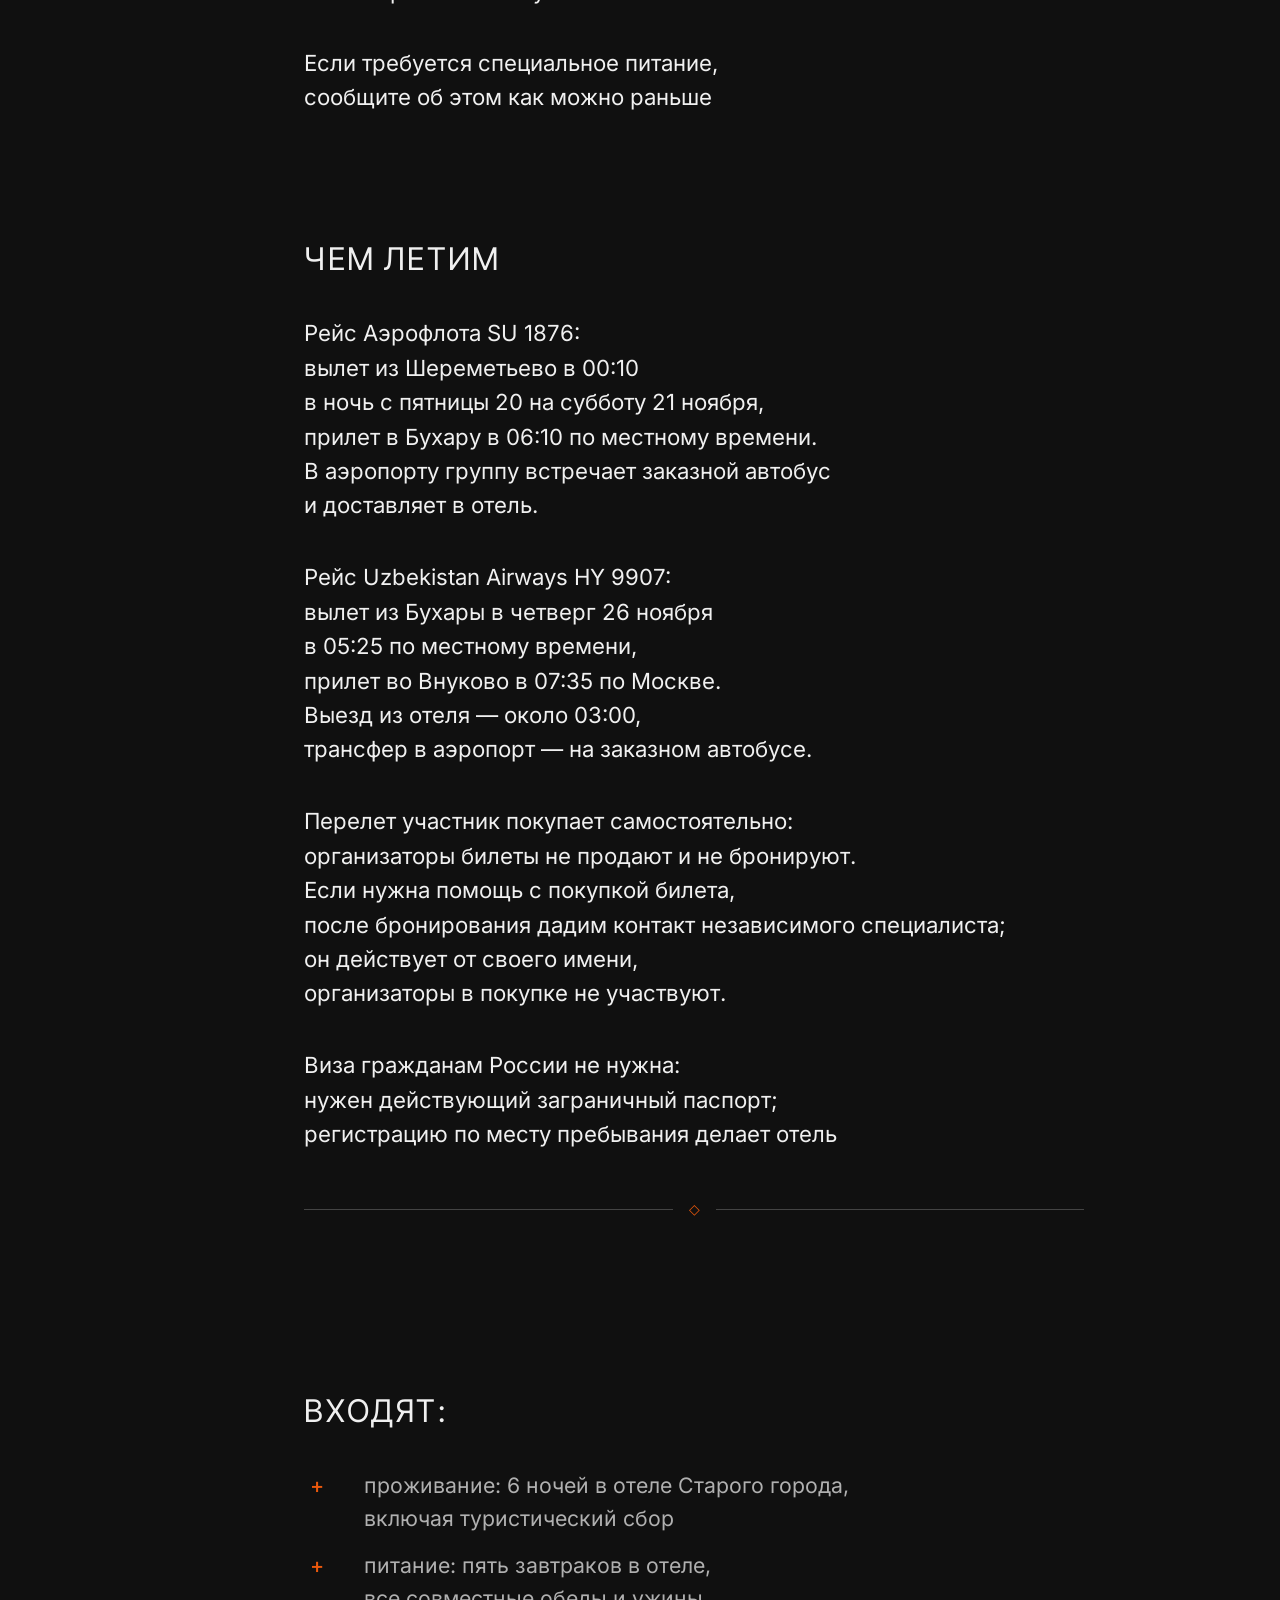
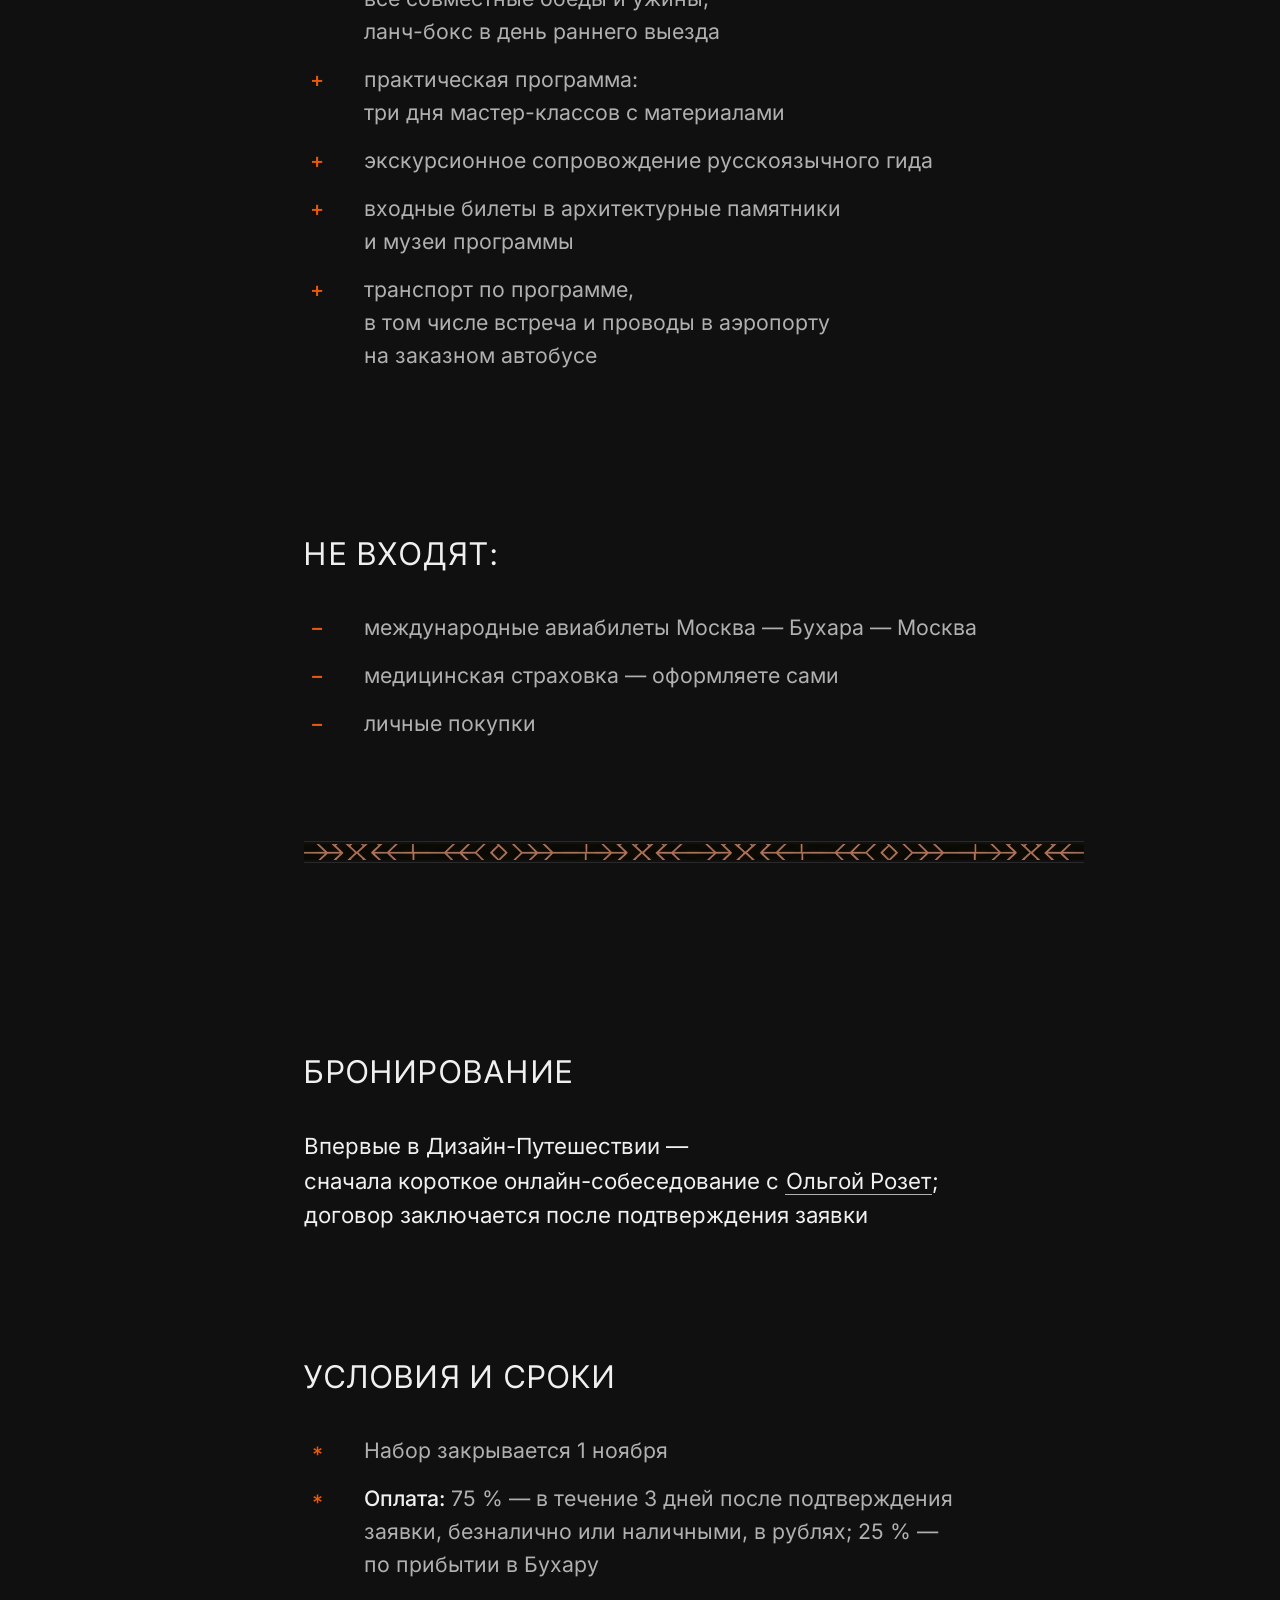
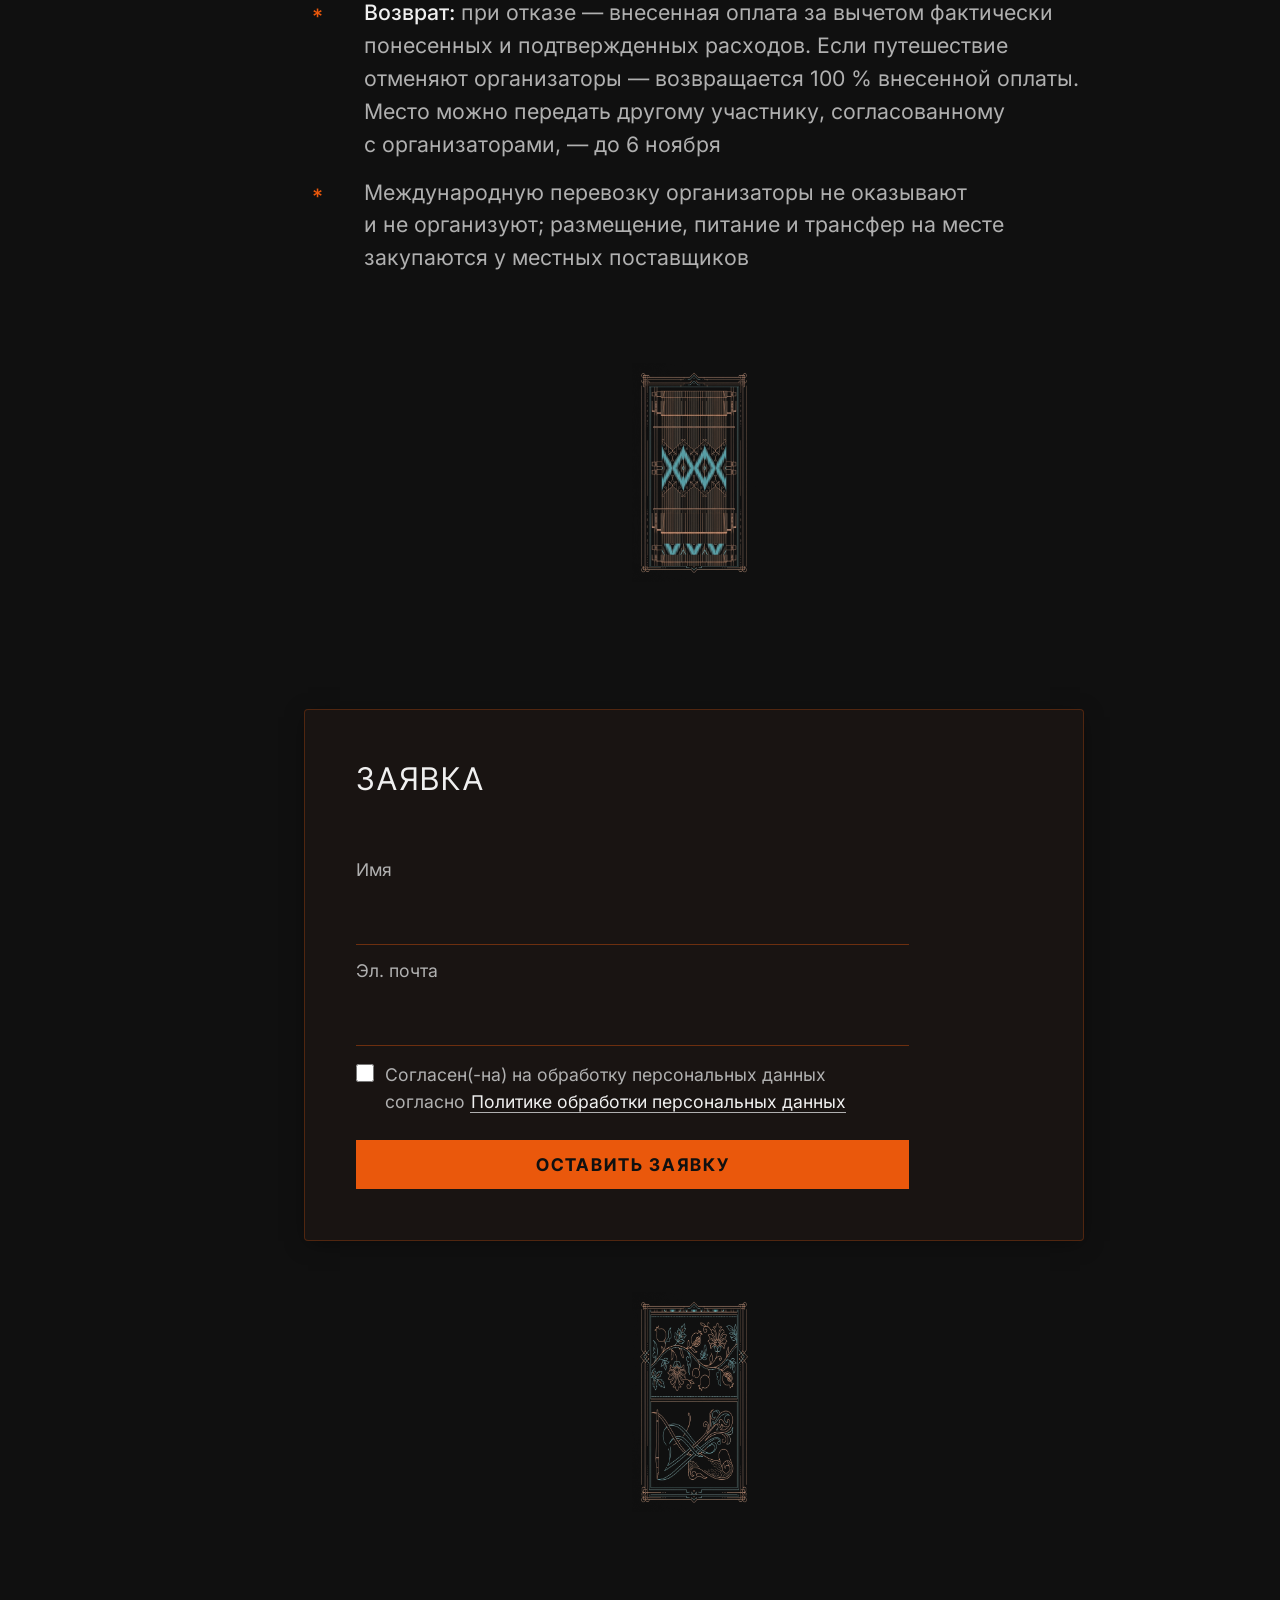
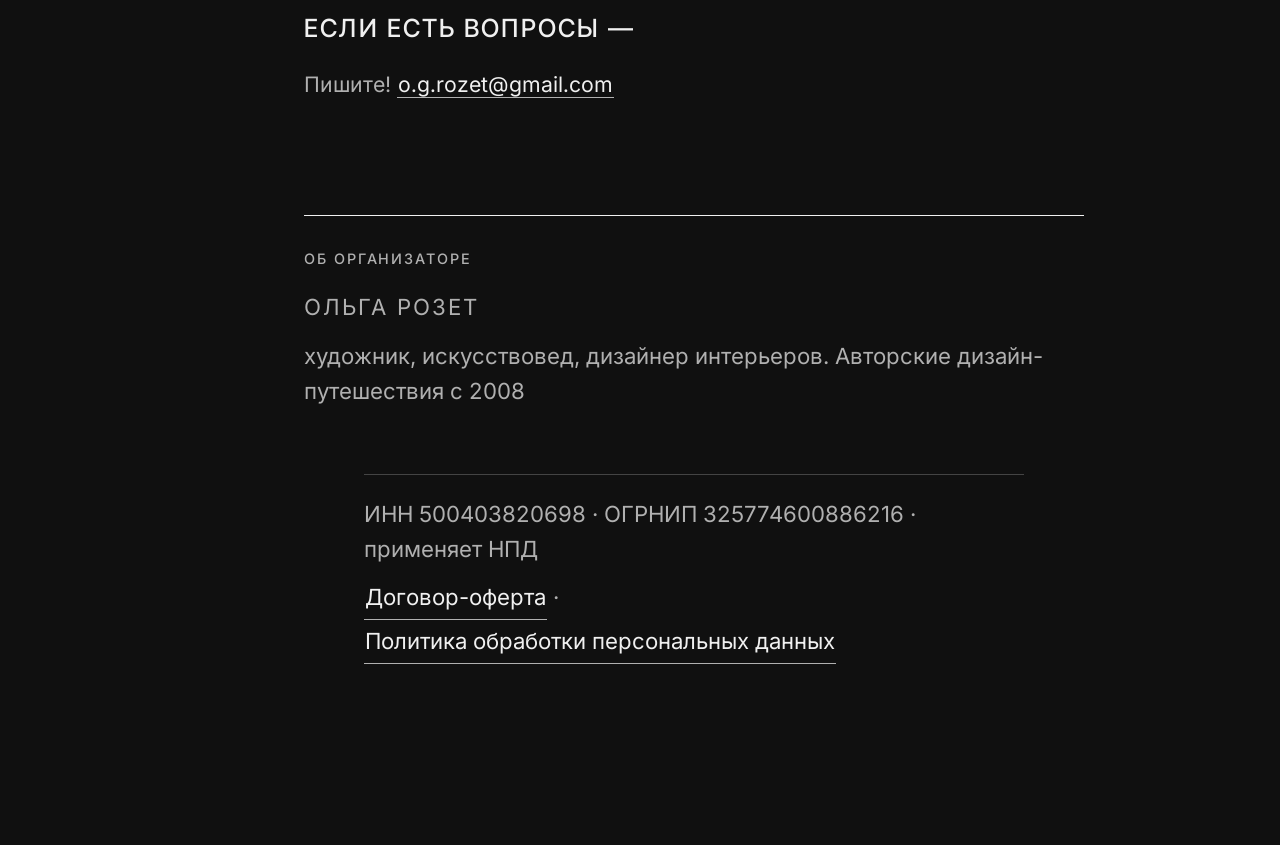
==== commit 6da458a8: "landing: publish uzbekistan_2026_fall to bukharainnovember.ru" ====
--- a/index.html
+++ b/index.html
@@ -66,7 +66,7 @@
   setInterval(window.__applyTheme, 300000);
 })();
 </script>
-<style>@layer floor, owner, form; @import url("/_tokens.generated.css?v=2007d22f07"); @import url("/styles.css?v=105c3d844a");</style>
+<style>@layer floor, owner, form; @import url("/_tokens.generated.css?v=2007d22f07"); @import url("/styles.css?v=0cc8cc1348");</style>
 <script type="application/ld+json">{"@context": "https://schema.org", "@type": "Event", "name": "Бухара 20–26 ноября", "description": ["Учебное путешествие:\nтри дня мастер-классов в ремесленной мастерской Бухары", "Икат за ткацким станком,\nвышивка сюзане натуральными красителями,\nминиатюра на шелковой бумаге", "Сертификаты Мастерской «Розет»\nи местной ремесленной мастерской"], "url": "https://bukharainnovember.ru", "eventStatus": "https://schema.org/EventScheduled", "startDate": "2026-11-20", "endDate": "2026-11-26", "location": {"@type": "Place", "name": "Бухара", "address": {"@type": "PostalAddress", "addressCountry": "UZ"}}, "organizer": [{"@type": "Person", "name": "Ольга Розет"}], "audience": {"@type": "Audience", "audienceType": "специалисты, дизайнеры, архитекторы"}, "offers": [{"@type": "Offer", "price": "180000.00", "priceCurrency": "RUB", "availability": "https://schema.org/InStock", "priceValidUntil": "2026-10-20T23:59:00+03:00"}, {"@type": "Offer", "price": "190000.00", "priceCurrency": "RUB", "availability": "https://schema.org/InStock", "validFrom": "2026-10-20T23:59:00+03:00", "priceValidUntil": "2026-11-20"}]}</script>
 <meta content="uzbekistan_2026_fall" name="dela:slug"/>
 </head>
@@ -75,7 +75,7 @@
 <nav class="nav-fade"><span class="nav-left"><a aria-label="На главную" href="https://olgarozet.ru/">← olgarozet.ru</a></span><span class="nav-right"></span></nav>
 <button aria-label="Тема: авто (по солнцу) — переключить" class="theme-toggle" data-theme-toggle="" type="button">◐</button><script>(function(){var STATES=["auto", "day", "night"],GLYPHS={"auto": "◐", "day": "☀", "night": "☾"},LABELS={"auto": "Тема: авто (по солнцу)", "day": "Тема: дневная", "night": "Тема: ночная"},STORAGE_KEY="dela.theme.v1",MODE_VALUES=["day", "night"],SUFFIX=" — переключить",CYCLE=["day", "night"],MODE_ATTR="data-theme";var btn=document.querySelector("[data-theme-toggle]");if(!btn)return;function current(){var s=null;try{s=localStorage.getItem(STORAGE_KEY);}catch(e){}return (MODE_VALUES.indexOf(s)!==-1)?s:STATES[0];}function paint(st){btn.textContent=GLYPHS[st]||GLYPHS[STATES[0]];btn.setAttribute("aria-label",(LABELS[st]||LABELS[STATES[0]])+SUFFIX);}paint(current());function rendered(){var a=null;try{a=document.documentElement.getAttribute(MODE_ATTR);}catch(e){}return (CYCLE.indexOf(a)!==-1)?a:null;}btn.addEventListener("click",function(){var seen=rendered();var i=CYCLE.indexOf(seen);var next=CYCLE[(i+1)%CYCLE.length];try{localStorage.setItem(STORAGE_KEY,next);}catch(e){}if(window.__applyTheme)window.__applyTheme();paint(next);});})();</script>
 <main id="main" role="main">
-<article class="article-wrapper"><header><p class="top-banner">Дизайн-Путешествия: Обучение, Сотрудничество, Развлечение</p><figure aria-hidden="true" class="landing-art" data-art="hero_banner" style="--natural-w:1376px"><img alt="" class="theme-day" decoding="async" height="515" loading="eager" src="/img/campaign/bukhara-hero-panorama-day.png" width="1376"/><img alt="" class="theme-night" decoding="async" height="515" loading="eager" src="/img/campaign/bukhara-hero-panorama-night.png" width="1376"/></figure><h1 class="concept-h1" data-case="upper">«ВЕЧНЫЙ ВЕТЕР<br/>СВЕЖИХ ПЕРЕМЕН»</h1><h2 class="locus-h2" data-case="upper">20–26 НОЯБРЯ<br/>В БУХАРЕ</h2><h3 class="organizers-h3" data-case="plain">С <a href="https://olgarozet.ru/">Ольгой РОЗЕТ</a></h3><p class="lead">Учебное путешествие:<br/>три дня мастер-классов в ремесленной мастерской Бухары</p><p class="lead">Икат за ткацким станком,<br/>вышивка сюзане натуральными красителями,<br/>миниатюра на шелковой бумаге</p><p class="lead">Сертификаты Мастерской «Розет»<br/>и местной ремесленной мастерской</p><p aria-label="не более 20 человек" class="lead is-caps"><span class="math-rel">≤</span> 20 человек</p></header><aside aria-label="Стоимость" class="pricing-display"><div class="pricing-span" data-visible-until="2026-10-20T23:59:00+03:00"><div class="pricing-amount">180 000 <span class="currency">₽</span> <span class="pricing-term">при заявке по 20 октября и оплате в течение 3 дней после подтверждения</span></div><div class="pricing-next">С 21 октября — 190 000 ₽</div></div><div class="pricing-span" data-visible-from="2026-10-20T23:59:00+03:00" style="display:none"><div class="pricing-amount">190 000 <span class="currency">₽</span></div></div><div class="pricing-claims">Скидка:<br/>ученикам, партнерам и коллегам Мастерской «Розет» — 2 500 ₽,<br/>участникам прошлых Дизайн-Путешествий — 5 000 ₽.<br/>Действует одна, бо́льшая; подтвердим ее в ответе на заявку.</div><div class="pricing-note">Без международных авиабилетов и страховки.<br/>Место закрепляется после предоплаты.</div></aside><figure aria-hidden="true" class="landing-art" data-art="frieze" data-night-adapt="" style="--natural-w:1376px"><img alt="" decoding="async" height="768" loading="lazy" src="/img/campaign/bukhara-samanid-frieze.jpg" width="1376"/></figure><section><p>Учимся у мастеров:<br/>осваиваем ремесленничество руками<br/>и взаимодействуем с решениями<br/>традиционного интерьера:</p><p>обнаруживаем,<br/>как применять в современных задачах</p></section><section><h2 data-case="upper">Что смотрим</h2><p>Каждый день выстроен в ритме,<br/>сохраняющем силы участников.<br/>Образец иката участники ткут на мастер-классе сами<br/>и увозят с собой.<br/>Город и архитектурные памятники —<br/>с русскоязычным гидом.<br/>В программе:</p><ul><li data-marker="*">ансамбль Пои-Калян с минаретом <abbr>XII</abbr> века<br/>и мечетью, чьи галереи несут 288 куполов</li><li data-marker="*">цитадель Арк</li><li data-marker="*">мечеть Боло-Хауз<br/>с айваном на двадцати резных деревянных колоннах</li><li data-marker="*">медресе Абдулазиз-хана<br/>с росписями и сталактитами <abbr>XVII</abbr> века</li><li data-marker="*">ансамбль Ляби-Хауз</li><li data-marker="*">торговые купола <abbr>XVI</abbr> века с рядами мастеров</li><li data-marker="*">ковровая мастерская</li></ul></section><section><p>В дождь программа уходит в закрытые залы,<br/>часть пеших переходов заменяется транспортом</p></section><figure aria-hidden="true" class="landing-art" data-art="frieze" data-night-adapt="" style="--natural-w:1376px"><img alt="" decoding="async" height="768" loading="lazy" src="/img/campaign/bukhara-samanid-frieze.jpg" width="1376"/></figure><section><h2 data-case="upper">Где живем</h2><p>Размещение — в отеле Старого города<br/>с традиционным интерьером,<br/>вся группа в одном здании.<br/>Название отеля сообщается участникам<br/>сразу после подтверждения групповой брони.</p><p>Участники живут по двое<br/>в номерах с раздельными кроватями.</p><p>Проживание оплачено с ночи накануне прилета,<br/>поэтому по прибытии ранним субботним утром<br/>участников ждет заселение в номера<br/>без ожидания расчетного часа,<br/>завтрак и отдых до 12:30.<br/>Номера остаются за группой<br/>до ночного выезда в аэропорт в четверг</p></section><section><h2 data-case="upper">Что едим</h2><p>Программа включает 10 совместных обедов и ужинов<br/>без повторения мест.<br/>Форматы разные: нетуристическая чайхана,<br/>специализированное заведение с пловом,<br/>шашлычная, ужин в историческом интерьере<br/>и современная гастрономическая точка Бухары.<br/>Время обеда ограничено 90 минутами,<br/>поэтому блюда заказываются заранее<br/>ко времени прихода группы.</p><p>Два вечера посвящены особым формам ужина:<br/>в воскресенье запланированы кулинарный мастер-класс<br/>и ужин в бухарской семье,<br/>а во вторник — гала-ужин.</p><p>Если требуется специальное питание,<br/>сообщите об этом как можно раньше</p></section><section><h2 data-case="upper">Чем летим</h2><p>Рейс Аэрофлота <abbr>SU</abbr> 1876:<br/>вылет из Шереметьево в 00:10<br/>в ночь с пятницы 20 на субботу 21 ноября,<br/>прилет в Бухару в 06:10 по местному времени.<br/>В аэропорту группу встречает заказной автобус<br/>и доставляет в отель.</p><p>Рейс Uzbekistan Airways <abbr>HY</abbr> 9907:<br/>вылет из Бухары в четверг 26 ноября<br/>в 05:25 по местному времени,<br/>прилет во Внуково в 07:35 по Москве.<br/>Выезд из отеля — около 03:00,<br/>трансфер в аэропорт — на заказном автобусе.</p><p>Перелет участник покупает самостоятельно:<br/>организаторы билеты не продают и не бронируют.<br/>Если нужна помощь с покупкой билета,<br/>после бронирования дадим контакт независимого специалиста;<br/>он действует от своего имени,<br/>организаторы в покупке не участвуют.</p><p>Виза гражданам России не нужна:<br/>нужен действующий заграничный паспорт;<br/>регистрацию по месту пребывания делает отель</p></section><div aria-hidden="true" class="arch-rule"><span class="rule-line"></span><span class="rule-glyph">◇</span><span class="rule-line"></span></div><section><h2 data-case="upper">Входят:</h2><ul><li data-marker="+">проживание: 6 ночей в отеле Старого города,<br/>включая туристический сбор</li><li data-marker="+">питание: пять завтраков в отеле,<br/>все совместные обеды и ужины,<br/>ланч-бокс в день раннего выезда</li><li data-marker="+">практическая программа:<br/>три дня мастер-классов с материалами</li><li data-marker="+">экскурсионное сопровождение русскоязычного гида</li><li data-marker="+">входные билеты в архитектурные памятники<br/>и музеи программы</li><li data-marker="+">транспорт по программе,<br/>в том числе встреча и проводы в аэропорту<br/>на заказном автобусе</li></ul></section><section><h2 data-case="upper">Не входят:</h2><ul><li data-marker="−">международные авиабилеты Москва — Бухара — Москва</li><li data-marker="−">медицинская страховка — оформляете сами</li><li data-marker="−">личные покупки</li></ul></section><figure aria-hidden="true" class="landing-art" data-art="frieze" data-night-adapt="" style="--natural-w:1376px"><img alt="" decoding="async" height="768" loading="lazy" src="/img/campaign/bukhara-samanid-frieze.jpg" width="1376"/></figure><section><h2 data-case="upper">Бронирование</h2><p>Впервые в Дизайн-Путешествии —<br/>сначала короткое онлайн-собеседование с <a href="https://olgarozet.ru/">Ольгой Розет</a>;<br/>договор заключается после подтверждения заявки</p></section><section class="terms"><h2 data-case="upper">Условия и сроки</h2><ul><li data-marker="*">Набор закрывается 1 ноября</li><li data-marker="*"><strong>Оплата:</strong> 75 % — в течение 3 дней после подтверждения заявки, безналично или наличными, в рублях; 25 % — по прибытии в Бухару</li><li data-marker="*"><strong>Возврат:</strong> при отказе — внесенная оплата за вычетом фактически понесенных и подтвержденных расходов. Если путешествие отменяют организаторы — возвращается 100 % внесенной оплаты. Место можно передать другому участнику, согласованному с организаторами, — до 6 ноября</li><li data-marker="*">Международную перевозку организаторы не оказывают и не организуют; размещение, питание и трансфер на месте закупаются у местных поставщиков</li></ul></section><figure aria-hidden="true" class="landing-art" data-art="signup_top" data-night-adapt="" style="--natural-w:768px"><img alt="" decoding="async" height="1365" loading="lazy" src="/img/campaign/bukhara-craft-top-loom.png" width="768"/></figure><section class="signup-wrap"><h2 data-case="upper" id="signup-h">Заявка</h2><section aria-labelledby="signup-h" class="signup" id="signup">
+<article class="article-wrapper"><header><p class="top-banner">Дизайн-Путешествия: Обучение, Сотрудничество, Развлечение</p><figure aria-hidden="true" class="landing-art" data-art="hero_banner" style="--natural-w:1376px"><img alt="" class="theme-day" decoding="async" height="515" loading="eager" src="/img/campaign/bukhara-hero-panorama-day.png" width="1376"/><img alt="" class="theme-night" decoding="async" height="515" loading="eager" src="/img/campaign/bukhara-hero-panorama-night.png" width="1376"/></figure><h1 class="concept-h1" data-case="upper">«ВЕЧНЫЙ ВЕТЕР<br/>СВЕЖИХ ПЕРЕМЕН»</h1><h2 class="locus-h2" data-case="upper">20–26 НОЯБРЯ<br/>В БУХАРЕ</h2><h3 class="organizers-h3" data-case="plain">С Ольгой РОЗЕТ</h3><p class="lead">Учебное путешествие:<br/>три дня мастер-классов в ремесленной мастерской Бухары</p><p class="lead">Икат за ткацким станком,<br/>вышивка сюзане натуральными красителями,<br/>миниатюра на шелковой бумаге</p><p class="lead">Сертификаты Мастерской «Розет»<br/>и местной ремесленной мастерской</p><p aria-label="не более 20 человек" class="lead is-caps"><span class="math-rel">≤</span> 20 человек</p></header><aside aria-label="Стоимость" class="pricing-display"><div class="pricing-span" data-visible-until="2026-10-20T23:59:00+03:00"><div class="pricing-amount">180 000 <span class="currency">₽</span> <span class="pricing-term">при заявке по 20 октября и оплате в течение 3 дней после подтверждения</span></div><div class="pricing-next">С 21 октября — 190 000 ₽</div></div><div class="pricing-span" data-visible-from="2026-10-20T23:59:00+03:00" style="display:none"><div class="pricing-amount">190 000 <span class="currency">₽</span></div></div><div class="pricing-claims">Скидка:<br/>ученикам, партнерам и коллегам Мастерской «Розет» — 2 500 ₽,<br/>участникам прошлых Дизайн-Путешествий — 5 000 ₽.<br/>Действует одна, бо́льшая; подтвердим ее в ответе на заявку.</div><div class="pricing-note">Без международных авиабилетов и страховки.<br/>Место закрепляется после предоплаты.</div></aside><figure aria-hidden="true" class="landing-art" data-art="frieze" data-night-adapt="" style="--natural-w:1376px"><img alt="" decoding="async" height="768" loading="lazy" src="/img/campaign/bukhara-samanid-frieze.jpg" width="1376"/></figure><section><p>Учимся у мастеров:<br/>осваиваем ремесленничество руками<br/>и взаимодействуем с решениями<br/>традиционного интерьера:</p><p>обнаруживаем,<br/>как применять в современных задачах</p></section><section><h2 data-case="upper">Что смотрим</h2><p>Каждый день выстроен в ритме,<br/>сохраняющем силы участников.<br/>Образец иката участники ткут на мастер-классе сами<br/>и увозят с собой.<br/>Город и архитектурные памятники —<br/>с русскоязычным гидом.<br/>В программе:</p><ul><li data-marker="*">ансамбль Пои-Калян с минаретом <abbr>XII</abbr> века<br/>и мечетью, чьи галереи несут 288 куполов</li><li data-marker="*">цитадель Арк</li><li data-marker="*">мечеть Боло-Хауз<br/>с айваном на двадцати резных деревянных колоннах</li><li data-marker="*">медресе Абдулазиз-хана<br/>с росписями и сталактитами <abbr>XVII</abbr> века</li><li data-marker="*">ансамбль Ляби-Хауз</li><li data-marker="*">торговые купола <abbr>XVI</abbr> века с рядами мастеров</li><li data-marker="*">ковровая мастерская</li></ul></section><section><p>В дождь программа уходит в закрытые залы,<br/>часть пеших переходов заменяется транспортом</p></section><figure aria-hidden="true" class="landing-art" data-art="frieze" data-night-adapt="" style="--natural-w:1376px"><img alt="" decoding="async" height="768" loading="lazy" src="/img/campaign/bukhara-samanid-frieze.jpg" width="1376"/></figure><section><h2 data-case="upper">Где живем</h2><p>Размещение — в отеле Старого города<br/>с традиционным интерьером,<br/>вся группа в одном здании.<br/>Название отеля сообщается участникам<br/>сразу после подтверждения групповой брони.</p><p>Участники живут по двое<br/>в номерах с раздельными кроватями.</p><p>Проживание оплачено с ночи накануне прилета,<br/>поэтому по прибытии ранним субботним утром<br/>участников ждет заселение в номера<br/>без ожидания расчетного часа,<br/>завтрак и отдых до 12:30.<br/>Номера остаются за группой<br/>до ночного выезда в аэропорт в четверг</p></section><section><h2 data-case="upper">Что едим</h2><p>Программа включает 10 совместных обедов и ужинов<br/>без повторения мест.<br/>Форматы разные: нетуристическая чайхана,<br/>специализированное заведение с пловом,<br/>шашлычная, ужин в историческом интерьере<br/>и современная гастрономическая точка Бухары.<br/>Время обеда ограничено 90 минутами,<br/>поэтому блюда заказываются заранее<br/>ко времени прихода группы.</p><p>Два вечера посвящены особым формам ужина:<br/>в воскресенье запланированы кулинарный мастер-класс<br/>и ужин в бухарской семье,<br/>а во вторник — гала-ужин.</p><p>Если требуется специальное питание,<br/>сообщите об этом как можно раньше</p></section><section><h2 data-case="upper">Чем летим</h2><p>Рейс Аэрофлота <abbr>SU</abbr> 1876:<br/>вылет из Шереметьево в 00:10<br/>в ночь с пятницы 20 на субботу 21 ноября,<br/>прилет в Бухару в 06:10 по местному времени.<br/>В аэропорту группу встречает заказной автобус<br/>и доставляет в отель.</p><p>Рейс Uzbekistan Airways <abbr>HY</abbr> 9907:<br/>вылет из Бухары в четверг 26 ноября<br/>в 05:25 по местному времени,<br/>прилет во Внуково в 07:35 по Москве.<br/>Выезд из отеля — около 03:00,<br/>трансфер в аэропорт — на заказном автобусе.</p><p>Перелет участник покупает самостоятельно:<br/>организаторы билеты не продают и не бронируют.<br/>Если нужна помощь с покупкой билета,<br/>после бронирования дадим контакт независимого специалиста;<br/>он действует от своего имени,<br/>организаторы в покупке не участвуют.</p><p>Виза гражданам России не нужна:<br/>нужен действующий заграничный паспорт;<br/>регистрацию по месту пребывания делает отель</p></section><div aria-hidden="true" class="arch-rule"><span class="rule-line"></span><span class="rule-glyph">◇</span><span class="rule-line"></span></div><section><h2 data-case="upper">Входят:</h2><ul><li data-marker="+">проживание: 6 ночей в отеле Старого города,<br/>включая туристический сбор</li><li data-marker="+">питание: пять завтраков в отеле,<br/>все совместные обеды и ужины,<br/>ланч-бокс в день раннего выезда</li><li data-marker="+">практическая программа:<br/>три дня мастер-классов с материалами</li><li data-marker="+">экскурсионное сопровождение русскоязычного гида</li><li data-marker="+">входные билеты в архитектурные памятники<br/>и музеи программы</li><li data-marker="+">транспорт по программе,<br/>в том числе встреча и проводы в аэропорту<br/>на заказном автобусе</li></ul></section><section><h2 data-case="upper">Не входят:</h2><ul><li data-marker="−">международные авиабилеты Москва — Бухара — Москва</li><li data-marker="−">медицинская страховка — оформляете сами</li><li data-marker="−">личные покупки</li></ul></section><figure aria-hidden="true" class="landing-art" data-art="frieze" data-night-adapt="" style="--natural-w:1376px"><img alt="" decoding="async" height="768" loading="lazy" src="/img/campaign/bukhara-samanid-frieze.jpg" width="1376"/></figure><section><h2 data-case="upper">Бронирование</h2><p>Впервые в Дизайн-Путешествии —<br/>сначала короткое онлайн-собеседование с <a href="https://olgarozet.ru/">Ольгой Розет</a>;<br/>договор заключается после подтверждения заявки</p></section><section class="terms"><h2 data-case="upper">Условия и сроки</h2><ul><li data-marker="*">Набор закрывается 1 ноября</li><li data-marker="*"><strong>Оплата:</strong> 75 % — в течение 3 дней после подтверждения заявки, безналично или наличными, в рублях; 25 % — по прибытии в Бухару</li><li data-marker="*"><strong>Возврат:</strong> при отказе — внесенная оплата за вычетом фактически понесенных и подтвержденных расходов. Если путешествие отменяют организаторы — возвращается 100 % внесенной оплаты. Место можно передать другому участнику, согласованному с организаторами, — до 6 ноября</li><li data-marker="*">Международную перевозку организаторы не оказывают и не организуют; размещение, питание и трансфер на месте закупаются у местных поставщиков</li></ul></section><figure aria-hidden="true" class="landing-art" data-art="signup_top" data-night-adapt="" style="--natural-w:768px"><img alt="" decoding="async" height="1365" loading="lazy" src="/img/campaign/bukhara-craft-top-loom.png" width="768"/></figure><section class="signup-wrap"><h2 data-case="upper" id="signup-h">Заявка</h2><section aria-labelledby="signup-h" class="signup" id="signup">
 <form action="https://functions.yandexcloud.net/d4eqiun8mfpadqg1tblk?path=/lead" aria-labelledby="signup-h" class="signup-form" data-mail="o.g.rozet@gmail.com" data-msg-refused="Заявка не принята. Попробуйте еще раз или напишите:" data-msg-sending="Отправка..." data-msg-thanks="Спасибо! Свяжемся." data-msg-unreachable="Сервер заявок не отвечает. Введенное сохранено — отправьте еще раз или напишите:" data-slug="uzbekistan_2026_fall" data-transports='[{"url": "https://functions.yandexcloud.net/d4eqiun8mfpadqg1tblk?path=/lead", "timeout_ms": 10000, "sanction": null}, {"url": "https://dela-edge.azaryarozet.workers.dev/lead", "timeout_ms": 8000, "sanction": "principal-2026-10-14-rf-entry-dead"}]' enctype="application/x-www-form-urlencoded" id="signup-form" method="post" novalidate="">
 <input name="edition" type="hidden" value="uzbekistan-2026"/><input name="variant" type="hidden" value="uzbekistan-2026-11"/>
 <label class="signup-label" for="su-name">Имя</label>
@@ -152,7 +152,7 @@
   });
 })();
 </script>
-</section></section><figure aria-hidden="true" class="landing-art" data-art="signup_bottom" data-night-adapt="" style="--natural-w:768px"><img alt="" decoding="async" height="1365" loading="lazy" src="/img/campaign/bukhara-craft-bottom-miniature.png" width="768"/></figure><section class="contact"><h2 data-case="upper">Если есть вопросы —</h2><p>Пишите! <a href="mailto:o.g.rozet@gmail.com">o.g.rozet@gmail.com</a></p></section><footer class="about-organizer"><h2 data-case="upper">Об Организаторе</h2><div class="org-card"><p class="org-name"><a href="https://olgarozet.ru/">Ольга Розет</a></p><p>художник, искусствовед, дизайнер интерьеров. Авторские дизайн-путешествия с 2008</p></div></footer><footer aria-label="Реквизиты и юридическая информация" class="legal" role="group"><p class="legal-entity"><abbr>ИНН</abbr> 500403820698 · <abbr>ОГРНИП</abbr> 325774600886216 · применяет <abbr>НПД</abbr></p><p class="legal-docs"><a href="https://olgarozet.ru/legal/">Договор-оферта</a> · <a href="https://olgarozet.ru/privacy/">Политика обработки персональных данных</a></p></footer></article>
+</section></section><figure aria-hidden="true" class="landing-art" data-art="signup_bottom" data-night-adapt="" style="--natural-w:768px"><img alt="" decoding="async" height="1365" loading="lazy" src="/img/campaign/bukhara-craft-bottom-miniature.png" width="768"/></figure><section class="contact"><h2 data-case="upper">Если есть вопросы —</h2><p>Пишите! <a href="mailto:o.g.rozet@gmail.com">o.g.rozet@gmail.com</a></p></section><footer class="about-organizer"><h2 data-case="upper">Об Организаторе</h2><div class="org-card"><p class="org-name">Ольга Розет</p><p>художник, искусствовед, дизайнер интерьеров. Авторские дизайн-путешествия с 2008</p></div></footer><footer aria-label="Реквизиты и юридическая информация" class="legal" role="group"><p class="legal-entity"><abbr>ИНН</abbr> 500403820698 · <abbr>ОГРНИП</abbr> 325774600886216 · применяет <abbr>НПД</abbr></p><p class="legal-docs"><a href="https://olgarozet.ru/legal/">Договор-оферта</a> · <a href="https://olgarozet.ru/privacy/">Политика обработки персональных данных</a></p></footer></article>
 </main>
 <link href="/media.css" rel="stylesheet"/><script defer="" src="/media.js"></script>
 <script>
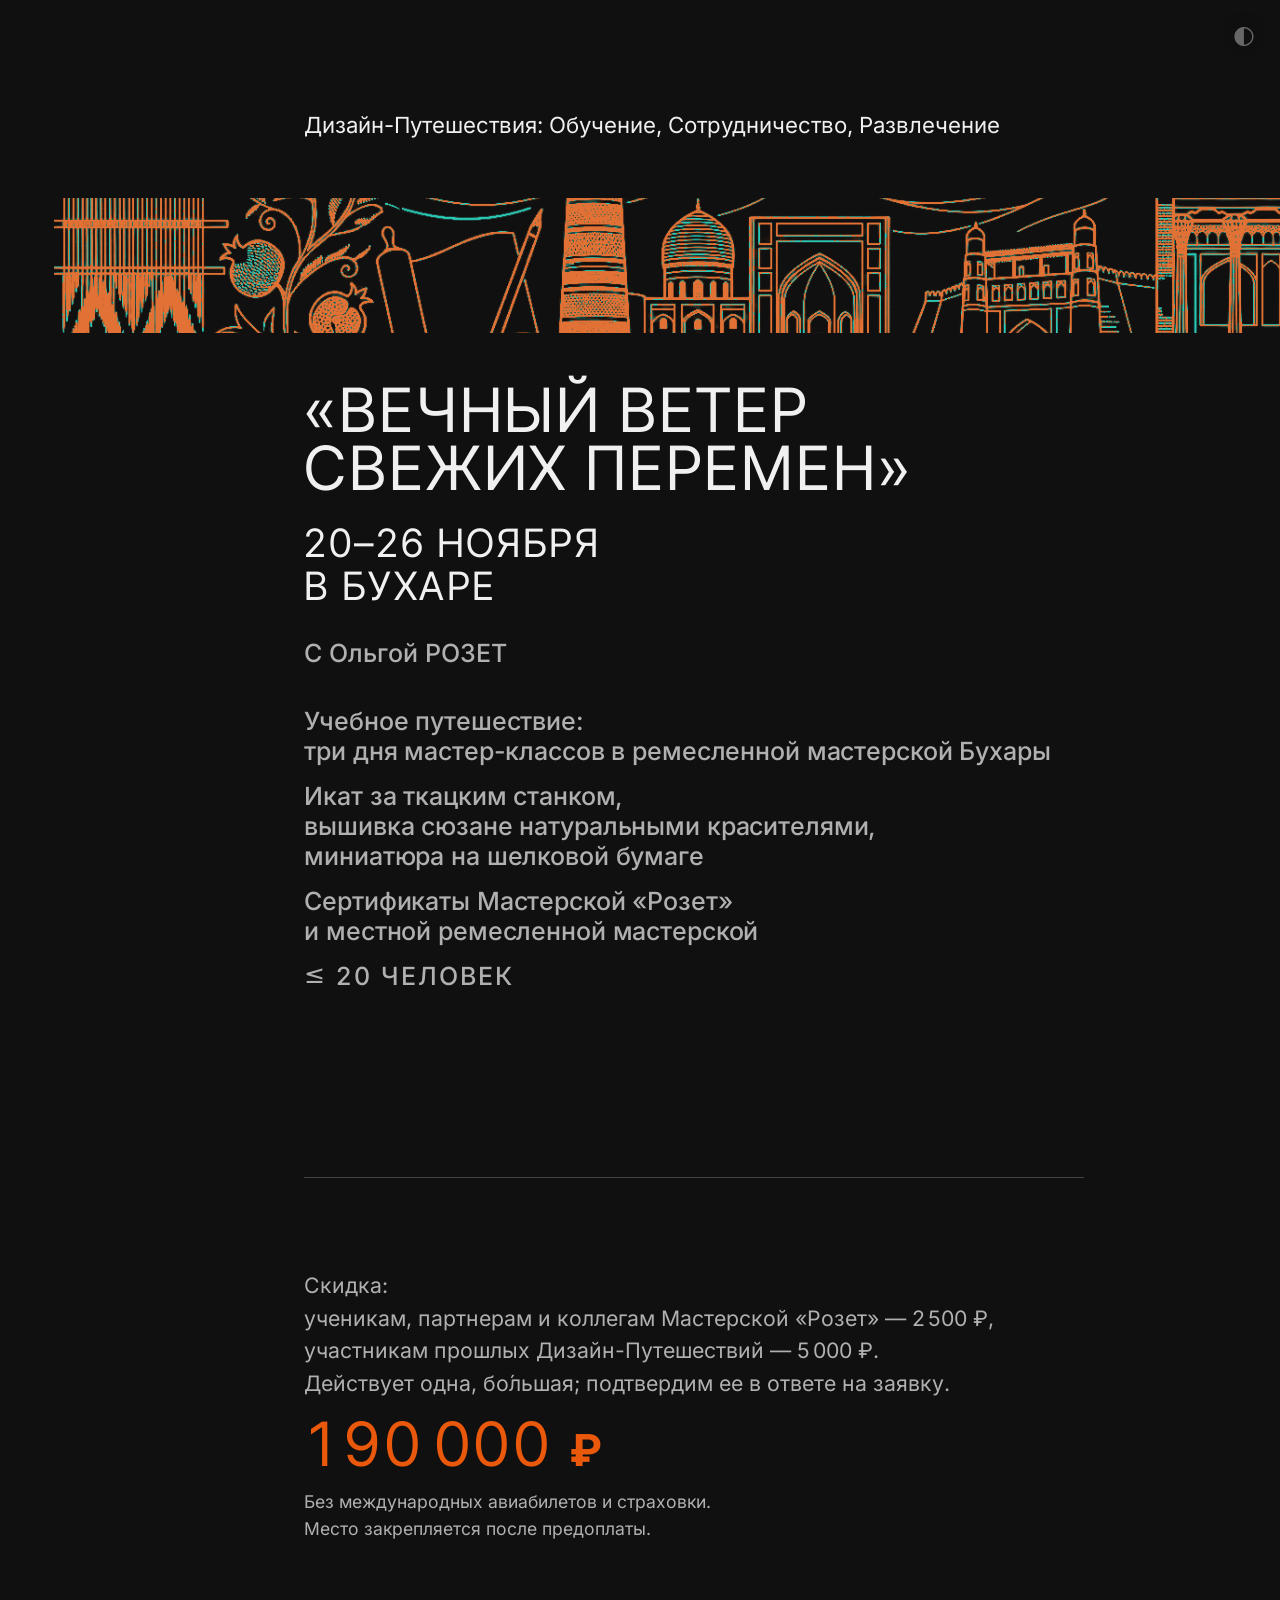
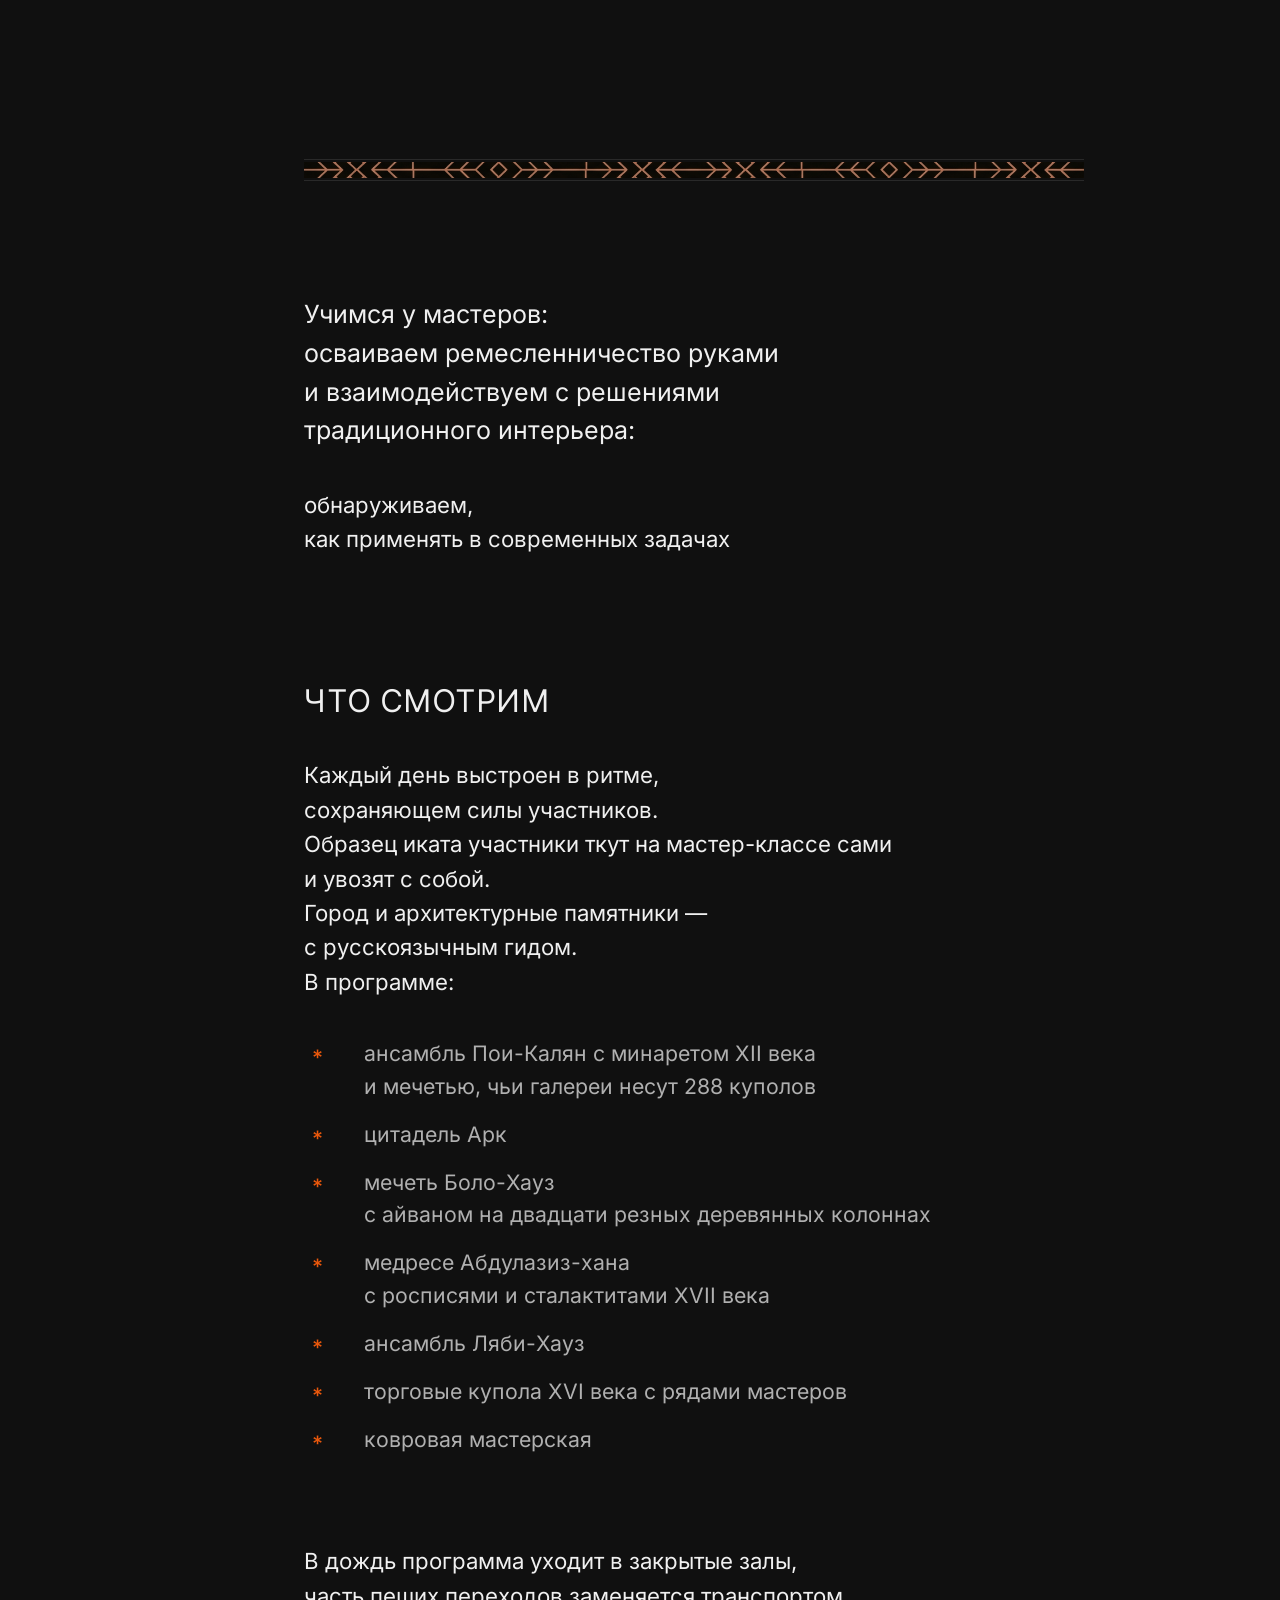
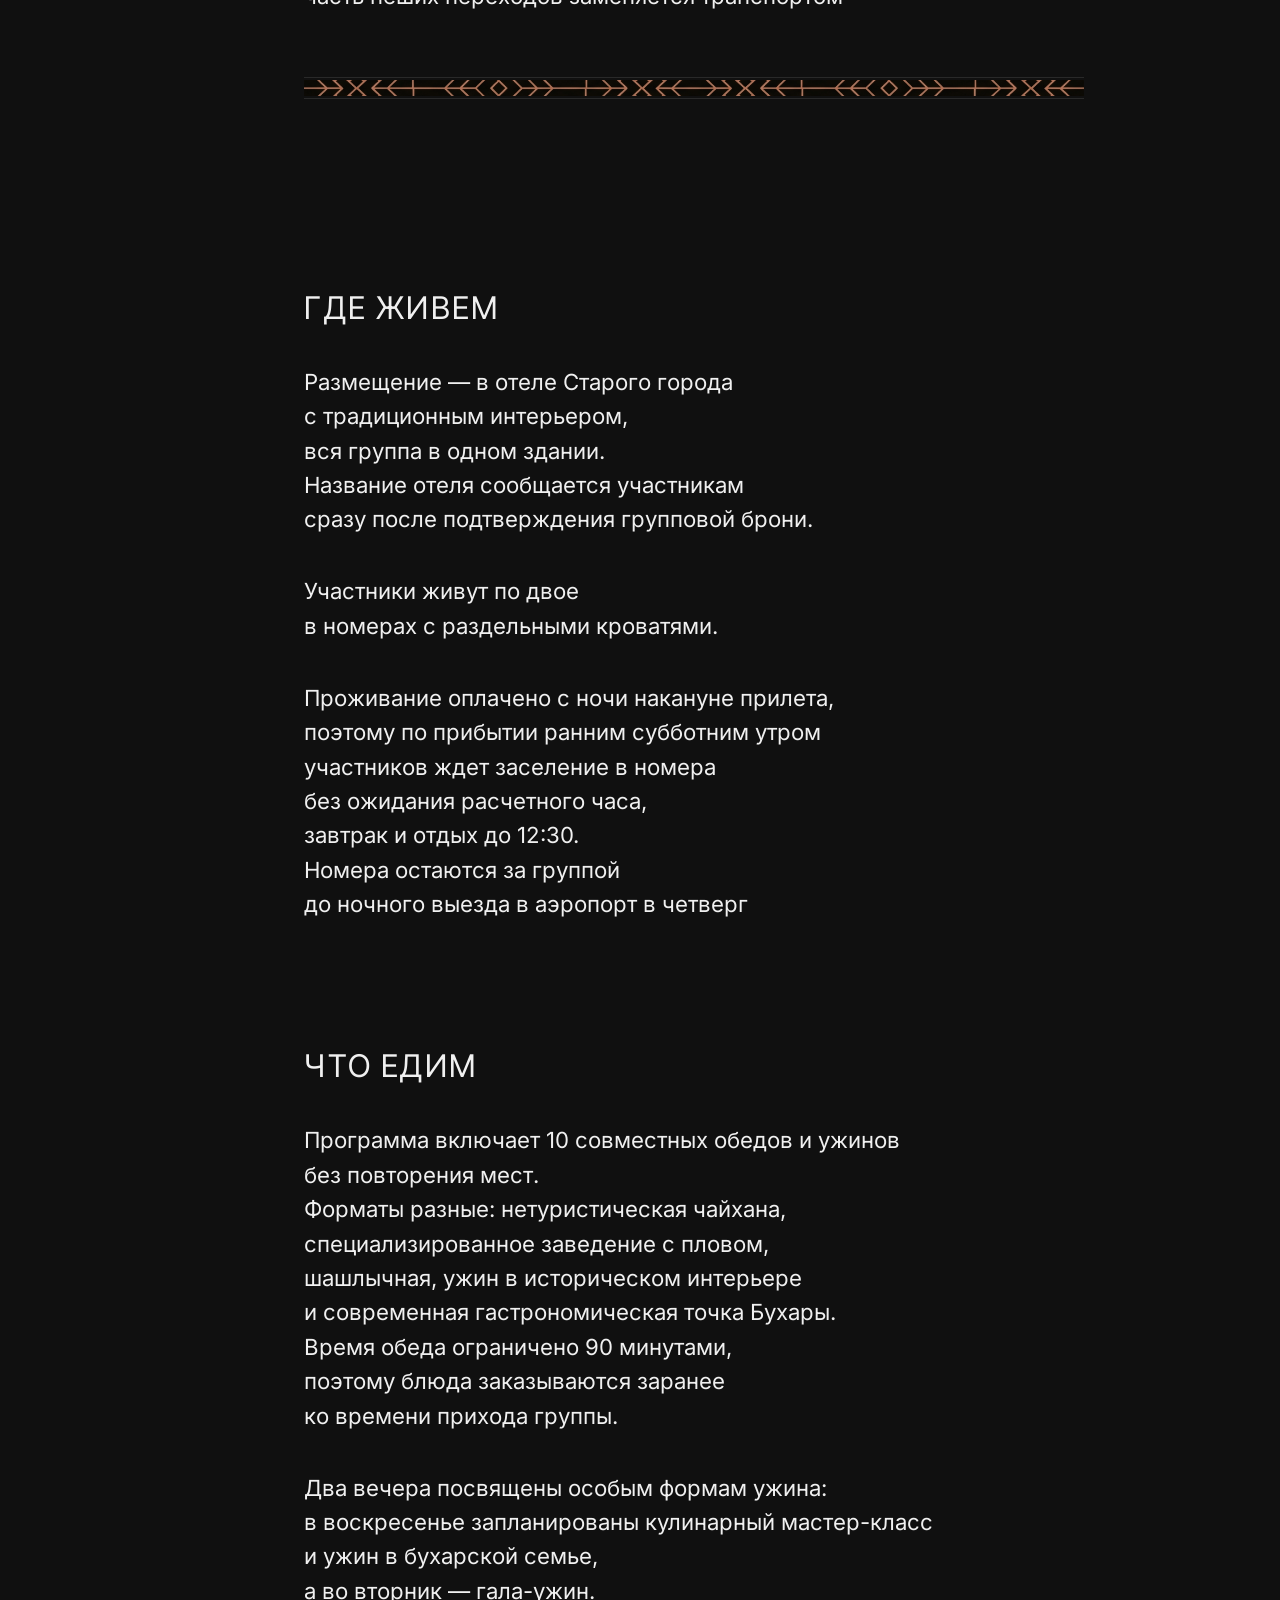
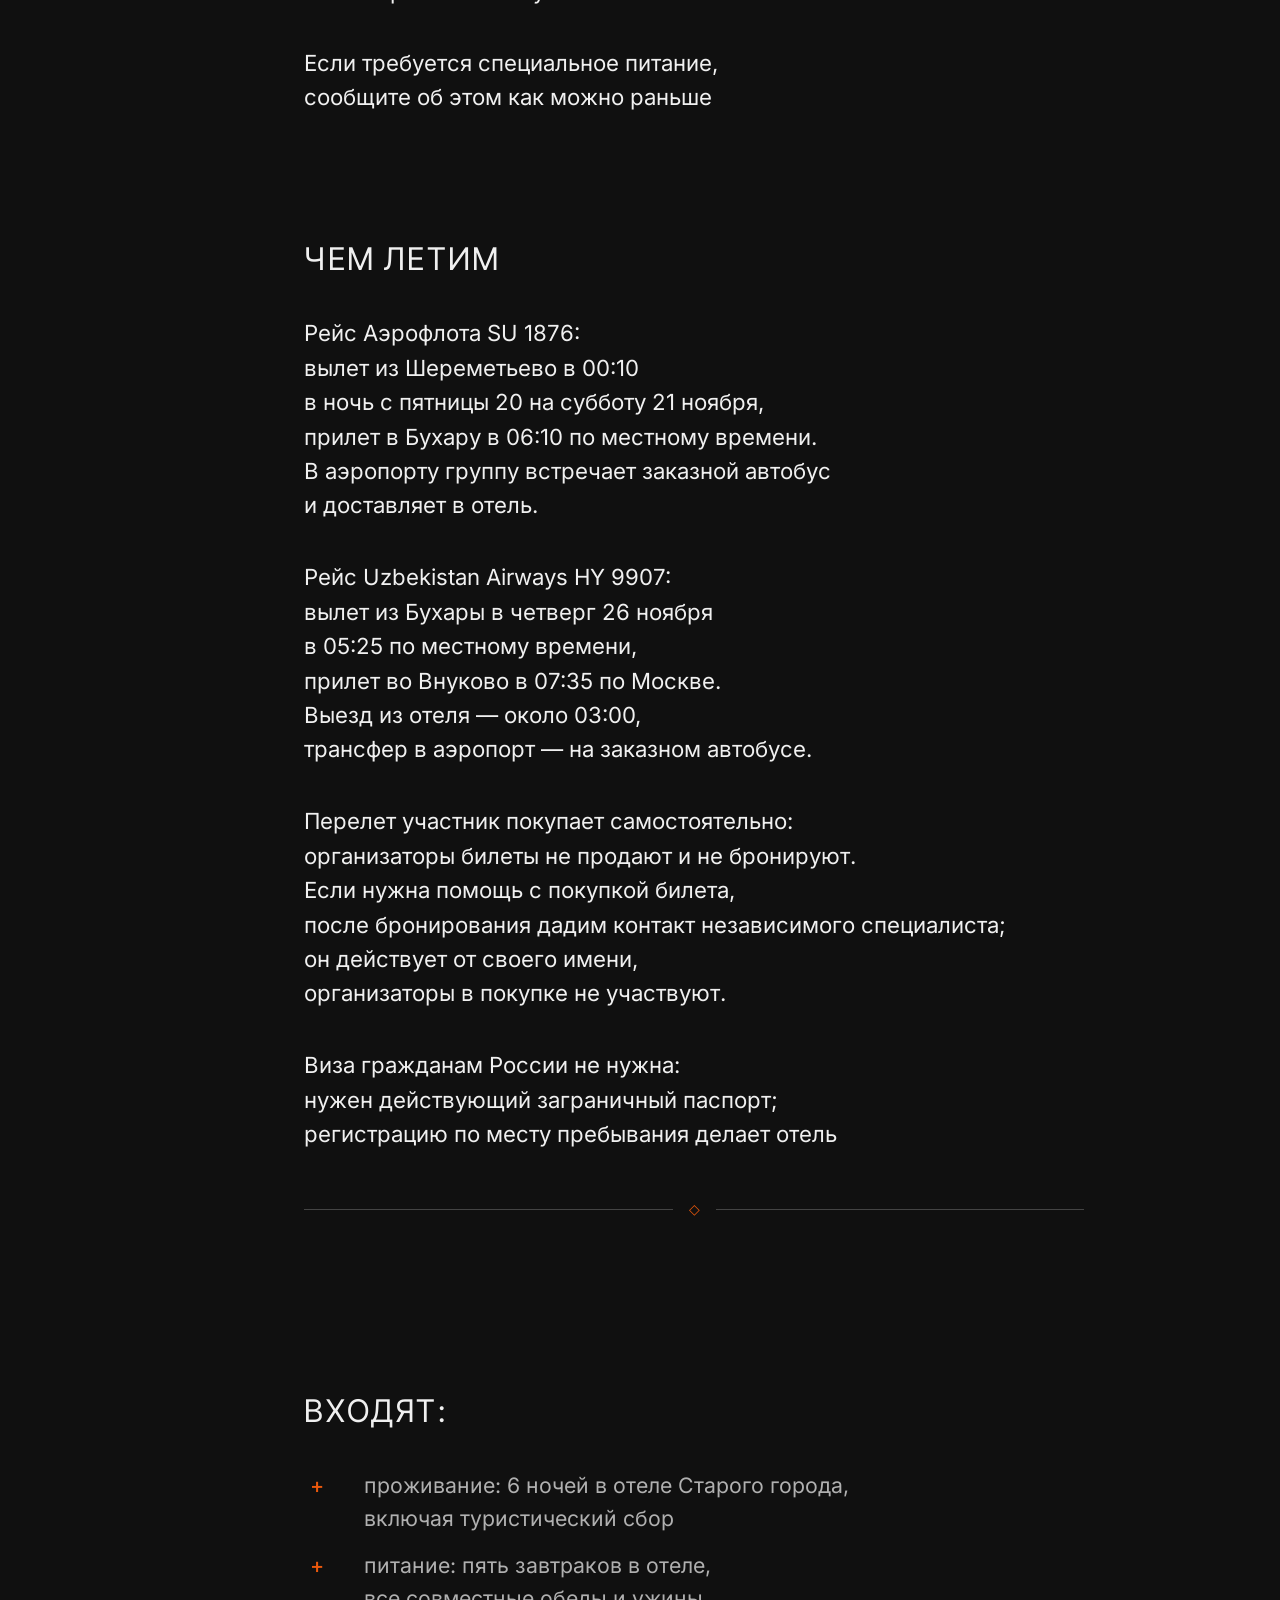
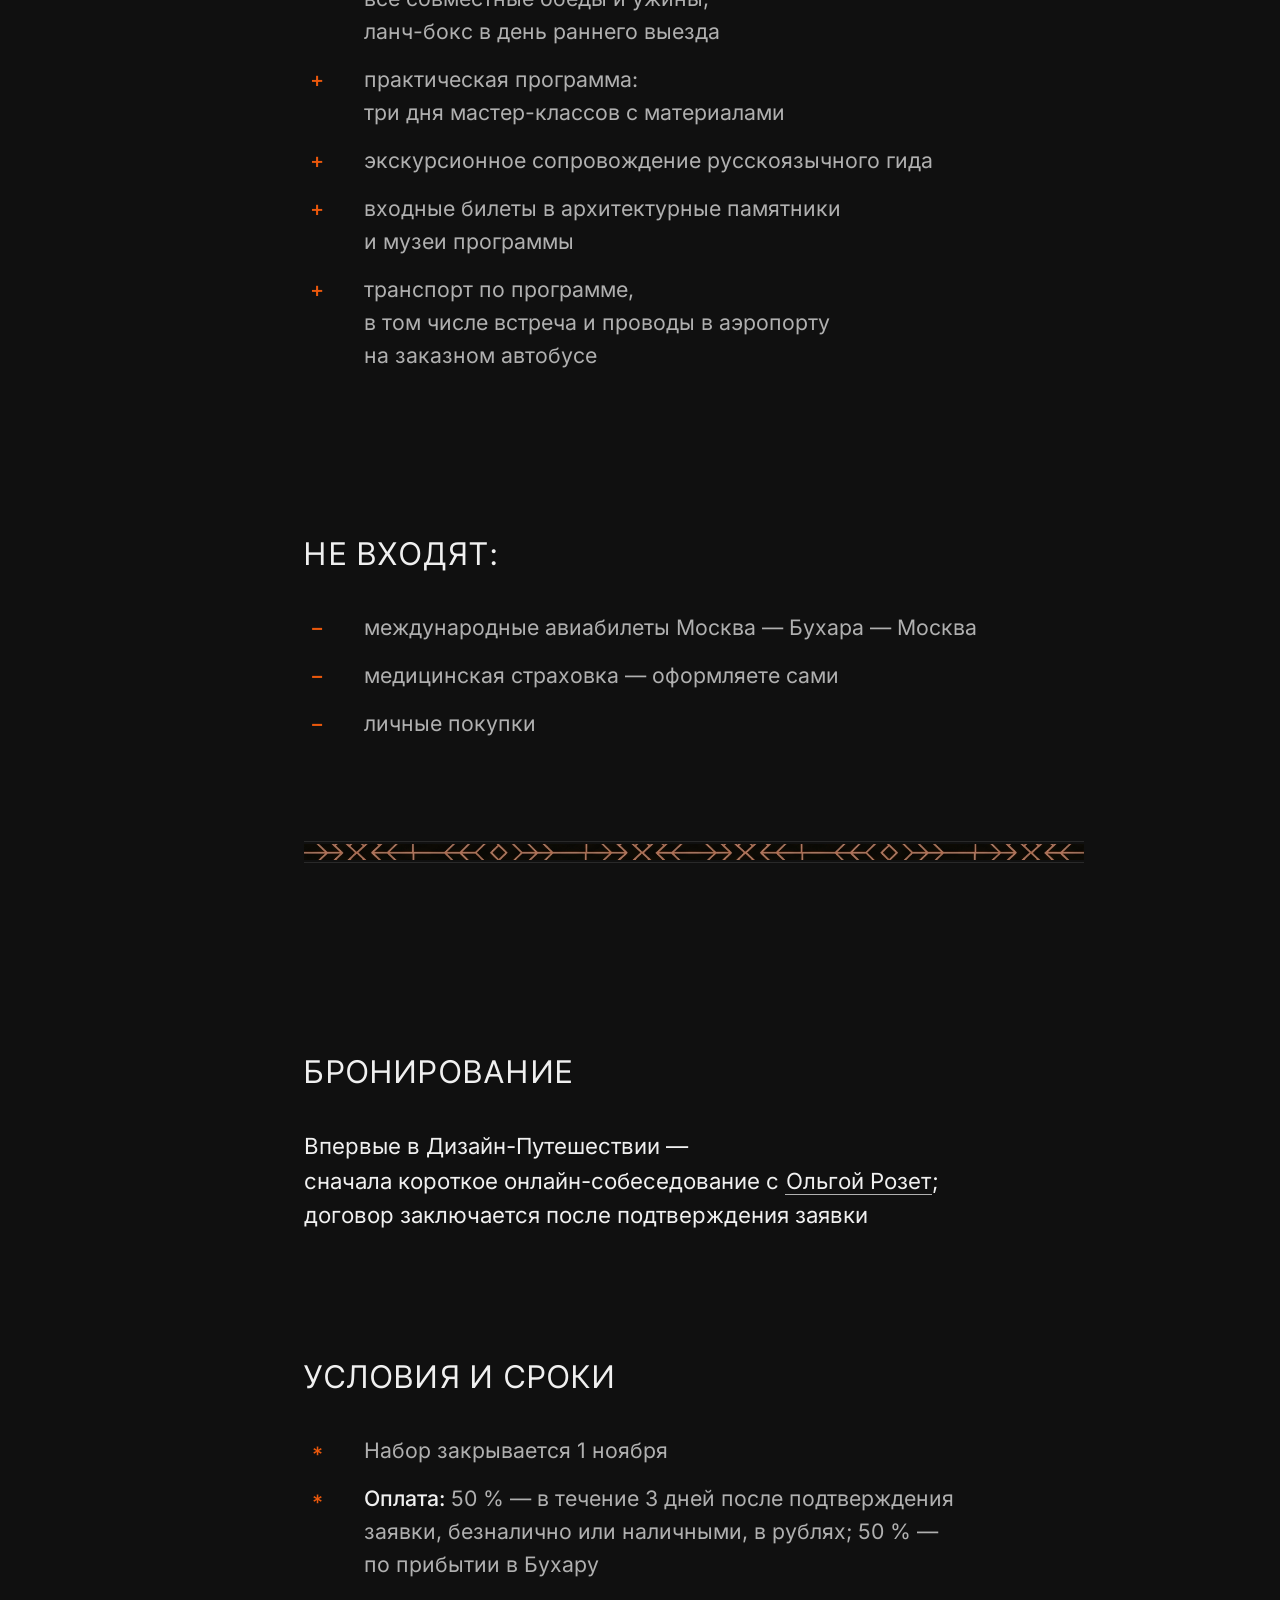
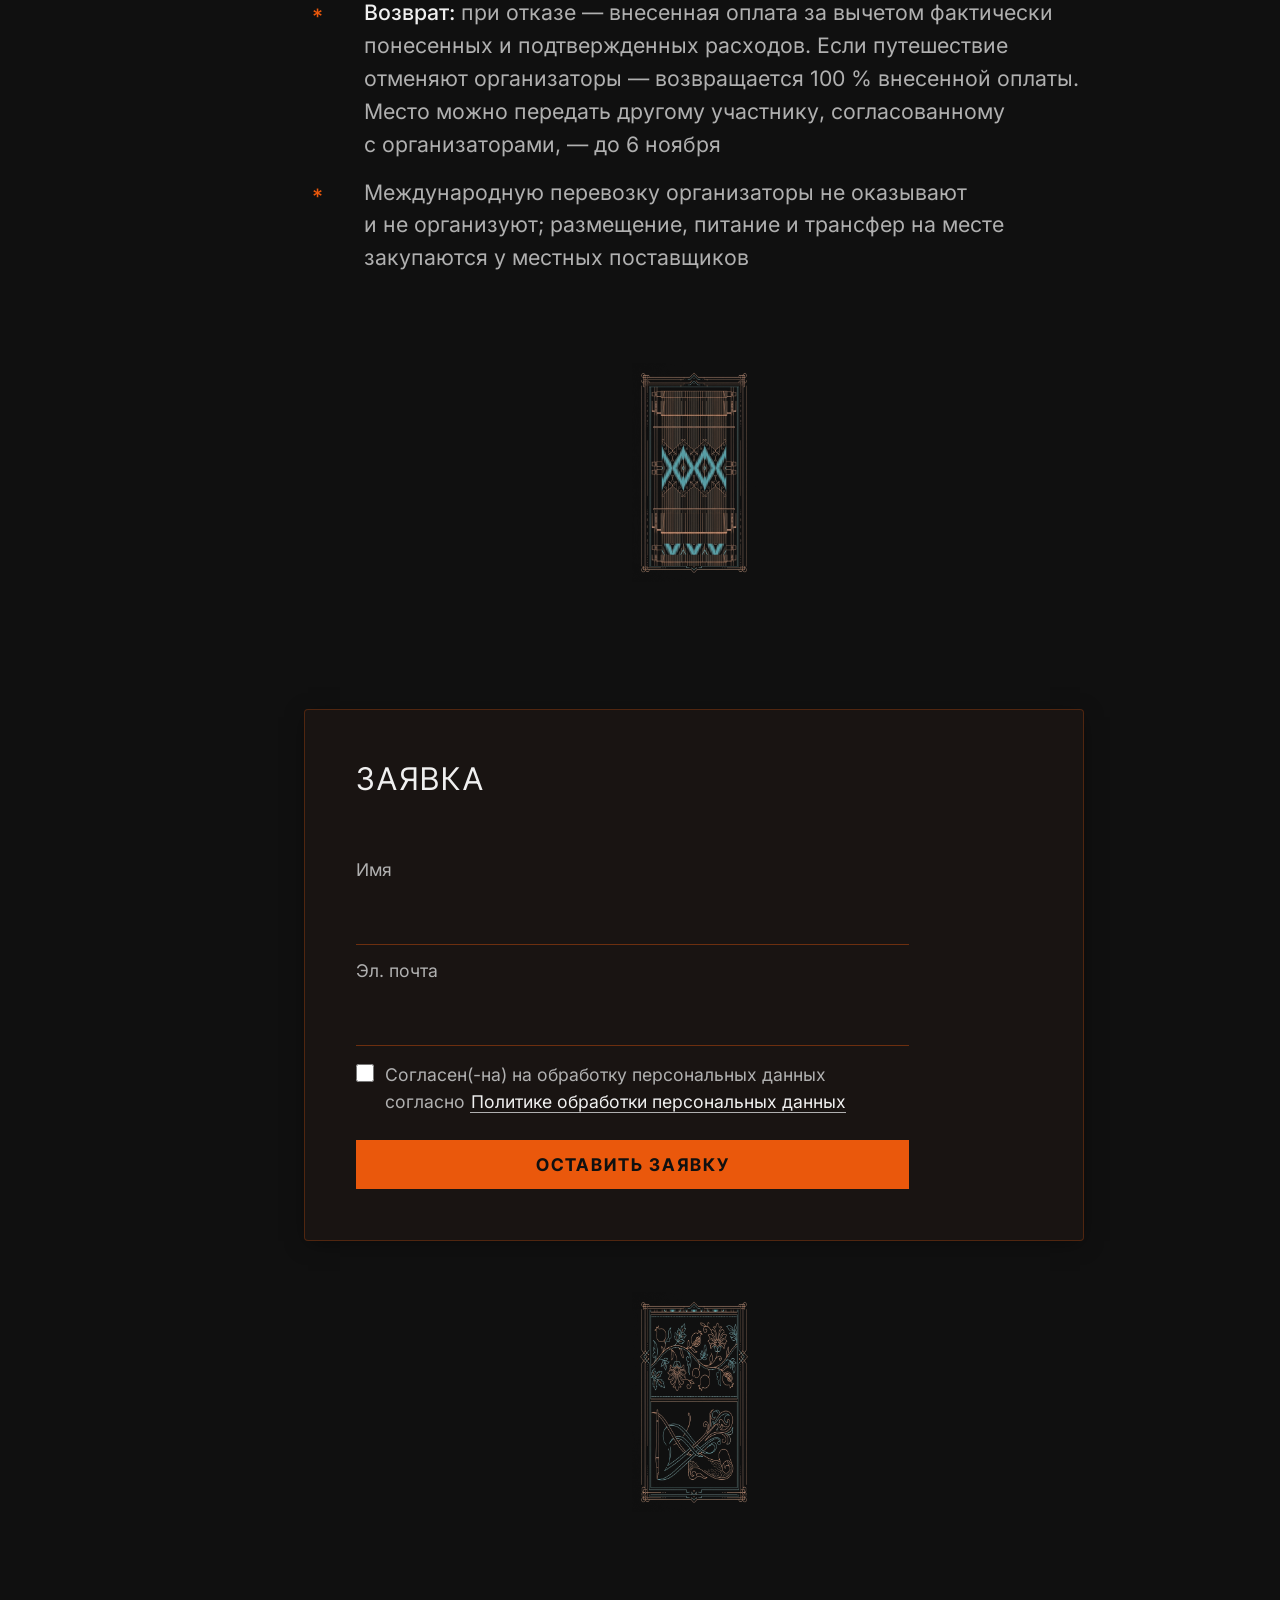
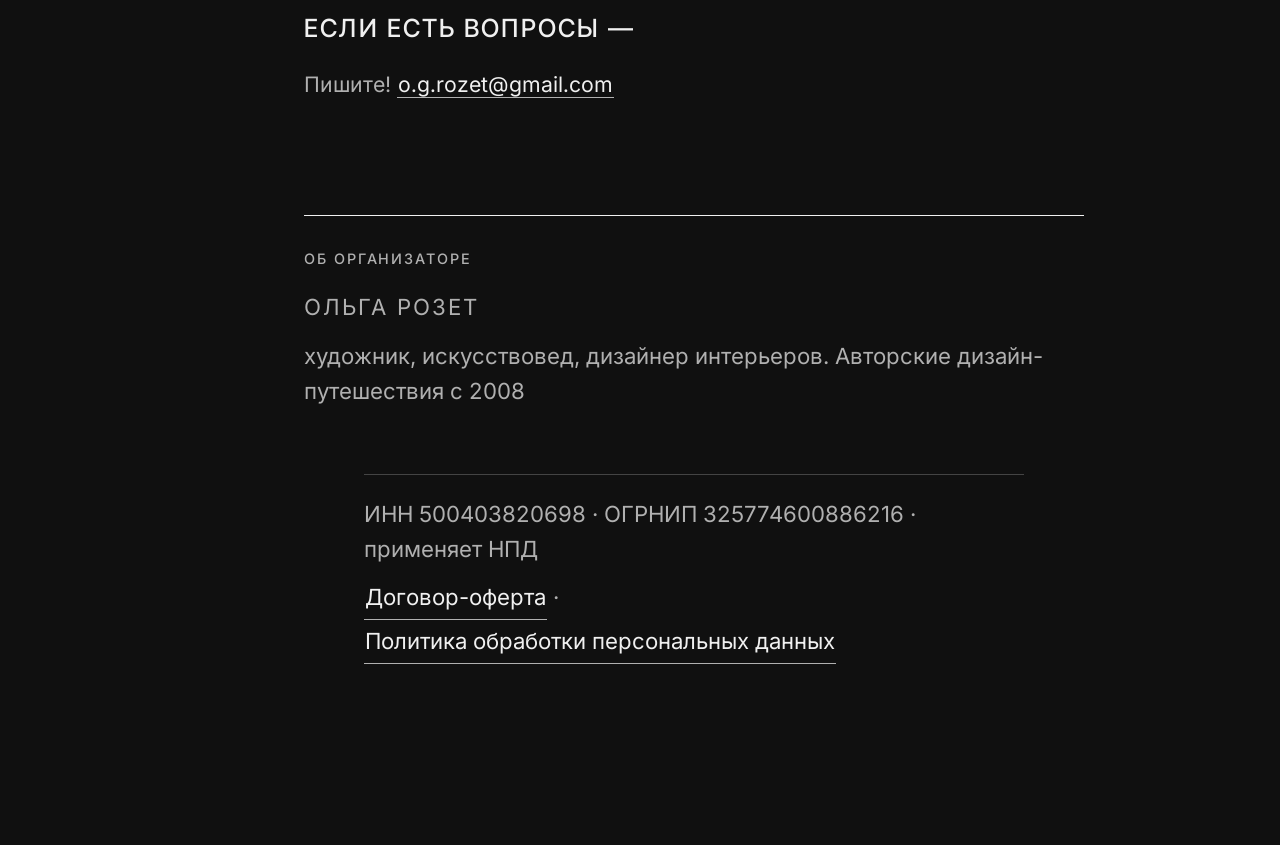
==== commit 670c10f1: "landing: publish uzbekistan_2026_fall to bukharainnovember.ru" ====
--- a/index.html
+++ b/index.html
@@ -75,7 +75,7 @@
 <nav class="nav-fade"><span class="nav-left"><a aria-label="На главную" href="https://olgarozet.ru/">← olgarozet.ru</a></span><span class="nav-right"></span></nav>
 <button aria-label="Тема: авто (по солнцу) — переключить" class="theme-toggle" data-theme-toggle="" type="button">◐</button><script>(function(){var STATES=["auto", "day", "night"],GLYPHS={"auto": "◐", "day": "☀", "night": "☾"},LABELS={"auto": "Тема: авто (по солнцу)", "day": "Тема: дневная", "night": "Тема: ночная"},STORAGE_KEY="dela.theme.v1",MODE_VALUES=["day", "night"],SUFFIX=" — переключить",CYCLE=["day", "night"],MODE_ATTR="data-theme";var btn=document.querySelector("[data-theme-toggle]");if(!btn)return;function current(){var s=null;try{s=localStorage.getItem(STORAGE_KEY);}catch(e){}return (MODE_VALUES.indexOf(s)!==-1)?s:STATES[0];}function paint(st){btn.textContent=GLYPHS[st]||GLYPHS[STATES[0]];btn.setAttribute("aria-label",(LABELS[st]||LABELS[STATES[0]])+SUFFIX);}paint(current());function rendered(){var a=null;try{a=document.documentElement.getAttribute(MODE_ATTR);}catch(e){}return (CYCLE.indexOf(a)!==-1)?a:null;}btn.addEventListener("click",function(){var seen=rendered();var i=CYCLE.indexOf(seen);var next=CYCLE[(i+1)%CYCLE.length];try{localStorage.setItem(STORAGE_KEY,next);}catch(e){}if(window.__applyTheme)window.__applyTheme();paint(next);});})();</script>
 <main id="main" role="main">
-<article class="article-wrapper"><header><p class="top-banner">Дизайн-Путешествия: Обучение, Сотрудничество, Развлечение</p><figure aria-hidden="true" class="landing-art" data-art="hero_banner" style="--natural-w:1376px"><img alt="" class="theme-day" decoding="async" height="515" loading="eager" src="/img/campaign/bukhara-hero-panorama-day.png" width="1376"/><img alt="" class="theme-night" decoding="async" height="515" loading="eager" src="/img/campaign/bukhara-hero-panorama-night.png" width="1376"/></figure><h1 class="concept-h1" data-case="upper">«ВЕЧНЫЙ ВЕТЕР<br/>СВЕЖИХ ПЕРЕМЕН»</h1><h2 class="locus-h2" data-case="upper">20–26 НОЯБРЯ<br/>В БУХАРЕ</h2><h3 class="organizers-h3" data-case="plain">С Ольгой РОЗЕТ</h3><p class="lead">Учебное путешествие:<br/>три дня мастер-классов в ремесленной мастерской Бухары</p><p class="lead">Икат за ткацким станком,<br/>вышивка сюзане натуральными красителями,<br/>миниатюра на шелковой бумаге</p><p class="lead">Сертификаты Мастерской «Розет»<br/>и местной ремесленной мастерской</p><p aria-label="не более 20 человек" class="lead is-caps"><span class="math-rel">≤</span> 20 человек</p></header><aside aria-label="Стоимость" class="pricing-display"><div class="pricing-span" data-visible-until="2026-10-20T23:59:00+03:00"><div class="pricing-amount">180 000 <span class="currency">₽</span> <span class="pricing-term">при заявке по 20 октября и оплате в течение 3 дней после подтверждения</span></div><div class="pricing-next">С 21 октября — 190 000 ₽</div></div><div class="pricing-span" data-visible-from="2026-10-20T23:59:00+03:00" style="display:none"><div class="pricing-amount">190 000 <span class="currency">₽</span></div></div><div class="pricing-claims">Скидка:<br/>ученикам, партнерам и коллегам Мастерской «Розет» — 2 500 ₽,<br/>участникам прошлых Дизайн-Путешествий — 5 000 ₽.<br/>Действует одна, бо́льшая; подтвердим ее в ответе на заявку.</div><div class="pricing-note">Без международных авиабилетов и страховки.<br/>Место закрепляется после предоплаты.</div></aside><figure aria-hidden="true" class="landing-art" data-art="frieze" data-night-adapt="" style="--natural-w:1376px"><img alt="" decoding="async" height="768" loading="lazy" src="/img/campaign/bukhara-samanid-frieze.jpg" width="1376"/></figure><section><p>Учимся у мастеров:<br/>осваиваем ремесленничество руками<br/>и взаимодействуем с решениями<br/>традиционного интерьера:</p><p>обнаруживаем,<br/>как применять в современных задачах</p></section><section><h2 data-case="upper">Что смотрим</h2><p>Каждый день выстроен в ритме,<br/>сохраняющем силы участников.<br/>Образец иката участники ткут на мастер-классе сами<br/>и увозят с собой.<br/>Город и архитектурные памятники —<br/>с русскоязычным гидом.<br/>В программе:</p><ul><li data-marker="*">ансамбль Пои-Калян с минаретом <abbr>XII</abbr> века<br/>и мечетью, чьи галереи несут 288 куполов</li><li data-marker="*">цитадель Арк</li><li data-marker="*">мечеть Боло-Хауз<br/>с айваном на двадцати резных деревянных колоннах</li><li data-marker="*">медресе Абдулазиз-хана<br/>с росписями и сталактитами <abbr>XVII</abbr> века</li><li data-marker="*">ансамбль Ляби-Хауз</li><li data-marker="*">торговые купола <abbr>XVI</abbr> века с рядами мастеров</li><li data-marker="*">ковровая мастерская</li></ul></section><section><p>В дождь программа уходит в закрытые залы,<br/>часть пеших переходов заменяется транспортом</p></section><figure aria-hidden="true" class="landing-art" data-art="frieze" data-night-adapt="" style="--natural-w:1376px"><img alt="" decoding="async" height="768" loading="lazy" src="/img/campaign/bukhara-samanid-frieze.jpg" width="1376"/></figure><section><h2 data-case="upper">Где живем</h2><p>Размещение — в отеле Старого города<br/>с традиционным интерьером,<br/>вся группа в одном здании.<br/>Название отеля сообщается участникам<br/>сразу после подтверждения групповой брони.</p><p>Участники живут по двое<br/>в номерах с раздельными кроватями.</p><p>Проживание оплачено с ночи накануне прилета,<br/>поэтому по прибытии ранним субботним утром<br/>участников ждет заселение в номера<br/>без ожидания расчетного часа,<br/>завтрак и отдых до 12:30.<br/>Номера остаются за группой<br/>до ночного выезда в аэропорт в четверг</p></section><section><h2 data-case="upper">Что едим</h2><p>Программа включает 10 совместных обедов и ужинов<br/>без повторения мест.<br/>Форматы разные: нетуристическая чайхана,<br/>специализированное заведение с пловом,<br/>шашлычная, ужин в историческом интерьере<br/>и современная гастрономическая точка Бухары.<br/>Время обеда ограничено 90 минутами,<br/>поэтому блюда заказываются заранее<br/>ко времени прихода группы.</p><p>Два вечера посвящены особым формам ужина:<br/>в воскресенье запланированы кулинарный мастер-класс<br/>и ужин в бухарской семье,<br/>а во вторник — гала-ужин.</p><p>Если требуется специальное питание,<br/>сообщите об этом как можно раньше</p></section><section><h2 data-case="upper">Чем летим</h2><p>Рейс Аэрофлота <abbr>SU</abbr> 1876:<br/>вылет из Шереметьево в 00:10<br/>в ночь с пятницы 20 на субботу 21 ноября,<br/>прилет в Бухару в 06:10 по местному времени.<br/>В аэропорту группу встречает заказной автобус<br/>и доставляет в отель.</p><p>Рейс Uzbekistan Airways <abbr>HY</abbr> 9907:<br/>вылет из Бухары в четверг 26 ноября<br/>в 05:25 по местному времени,<br/>прилет во Внуково в 07:35 по Москве.<br/>Выезд из отеля — около 03:00,<br/>трансфер в аэропорт — на заказном автобусе.</p><p>Перелет участник покупает самостоятельно:<br/>организаторы билеты не продают и не бронируют.<br/>Если нужна помощь с покупкой билета,<br/>после бронирования дадим контакт независимого специалиста;<br/>он действует от своего имени,<br/>организаторы в покупке не участвуют.</p><p>Виза гражданам России не нужна:<br/>нужен действующий заграничный паспорт;<br/>регистрацию по месту пребывания делает отель</p></section><div aria-hidden="true" class="arch-rule"><span class="rule-line"></span><span class="rule-glyph">◇</span><span class="rule-line"></span></div><section><h2 data-case="upper">Входят:</h2><ul><li data-marker="+">проживание: 6 ночей в отеле Старого города,<br/>включая туристический сбор</li><li data-marker="+">питание: пять завтраков в отеле,<br/>все совместные обеды и ужины,<br/>ланч-бокс в день раннего выезда</li><li data-marker="+">практическая программа:<br/>три дня мастер-классов с материалами</li><li data-marker="+">экскурсионное сопровождение русскоязычного гида</li><li data-marker="+">входные билеты в архитектурные памятники<br/>и музеи программы</li><li data-marker="+">транспорт по программе,<br/>в том числе встреча и проводы в аэропорту<br/>на заказном автобусе</li></ul></section><section><h2 data-case="upper">Не входят:</h2><ul><li data-marker="−">международные авиабилеты Москва — Бухара — Москва</li><li data-marker="−">медицинская страховка — оформляете сами</li><li data-marker="−">личные покупки</li></ul></section><figure aria-hidden="true" class="landing-art" data-art="frieze" data-night-adapt="" style="--natural-w:1376px"><img alt="" decoding="async" height="768" loading="lazy" src="/img/campaign/bukhara-samanid-frieze.jpg" width="1376"/></figure><section><h2 data-case="upper">Бронирование</h2><p>Впервые в Дизайн-Путешествии —<br/>сначала короткое онлайн-собеседование с <a href="https://olgarozet.ru/">Ольгой Розет</a>;<br/>договор заключается после подтверждения заявки</p></section><section class="terms"><h2 data-case="upper">Условия и сроки</h2><ul><li data-marker="*">Набор закрывается 1 ноября</li><li data-marker="*"><strong>Оплата:</strong> 75 % — в течение 3 дней после подтверждения заявки, безналично или наличными, в рублях; 25 % — по прибытии в Бухару</li><li data-marker="*"><strong>Возврат:</strong> при отказе — внесенная оплата за вычетом фактически понесенных и подтвержденных расходов. Если путешествие отменяют организаторы — возвращается 100 % внесенной оплаты. Место можно передать другому участнику, согласованному с организаторами, — до 6 ноября</li><li data-marker="*">Международную перевозку организаторы не оказывают и не организуют; размещение, питание и трансфер на месте закупаются у местных поставщиков</li></ul></section><figure aria-hidden="true" class="landing-art" data-art="signup_top" data-night-adapt="" style="--natural-w:768px"><img alt="" decoding="async" height="1365" loading="lazy" src="/img/campaign/bukhara-craft-top-loom.png" width="768"/></figure><section class="signup-wrap"><h2 data-case="upper" id="signup-h">Заявка</h2><section aria-labelledby="signup-h" class="signup" id="signup">
+<article class="article-wrapper"><header><p class="top-banner">Дизайн-Путешествия: Обучение, Сотрудничество, Развлечение</p><figure aria-hidden="true" class="landing-art" data-art="hero_banner" style="--natural-w:1376px"><img alt="" class="theme-day" decoding="async" height="515" loading="eager" src="/img/campaign/bukhara-hero-panorama-day.png" width="1376"/><img alt="" class="theme-night" decoding="async" height="515" loading="eager" src="/img/campaign/bukhara-hero-panorama-night.png" width="1376"/></figure><h1 class="concept-h1" data-case="upper">«ВЕЧНЫЙ ВЕТЕР<br/>СВЕЖИХ ПЕРЕМЕН»</h1><h2 class="locus-h2" data-case="upper">20–26 НОЯБРЯ<br/>В БУХАРЕ</h2><h3 class="organizers-h3" data-case="plain">С Ольгой РОЗЕТ</h3><p class="lead">Учебное путешествие:<br/>три дня мастер-классов в ремесленной мастерской Бухары</p><p class="lead">Икат за ткацким станком,<br/>вышивка сюзане натуральными красителями,<br/>миниатюра на шелковой бумаге</p><p class="lead">Сертификаты Мастерской «Розет»<br/>и местной ремесленной мастерской</p><p aria-label="не более 20 человек" class="lead is-caps"><span class="math-rel">≤</span> 20 человек</p></header><aside aria-label="Стоимость" class="pricing-display"><div class="pricing-span" data-visible-until="2026-10-20T23:59:00+03:00"><div class="pricing-amount">180 000 <span class="currency">₽</span> <span class="pricing-term">при заявке по 20 октября и оплате в течение 3 дней после подтверждения</span></div><div class="pricing-next">С 21 октября — 190 000 ₽</div></div><div class="pricing-span" data-visible-from="2026-10-20T23:59:00+03:00" style="display:none"><div class="pricing-amount">190 000 <span class="currency">₽</span></div></div><div class="pricing-claims">Скидка:<br/>ученикам, партнерам и коллегам Мастерской «Розет» — 2 500 ₽,<br/>участникам прошлых Дизайн-Путешествий — 5 000 ₽.<br/>Действует одна, бо́льшая; подтвердим ее в ответе на заявку.</div><div class="pricing-note">Без международных авиабилетов и страховки.<br/>Место закрепляется после предоплаты.</div></aside><figure aria-hidden="true" class="landing-art" data-art="frieze" data-night-adapt="" style="--natural-w:1376px"><img alt="" decoding="async" height="768" loading="lazy" src="/img/campaign/bukhara-samanid-frieze.jpg" width="1376"/></figure><section><p>Учимся у мастеров:<br/>осваиваем ремесленничество руками<br/>и взаимодействуем с решениями<br/>традиционного интерьера:</p><p>обнаруживаем,<br/>как применять в современных задачах</p></section><section><h2 data-case="upper">Что смотрим</h2><p>Каждый день выстроен в ритме,<br/>сохраняющем силы участников.<br/>Образец иката участники ткут на мастер-классе сами<br/>и увозят с собой.<br/>Город и архитектурные памятники —<br/>с русскоязычным гидом.<br/>В программе:</p><ul><li data-marker="*">ансамбль Пои-Калян с минаретом <abbr>XII</abbr> века<br/>и мечетью, чьи галереи несут 288 куполов</li><li data-marker="*">цитадель Арк</li><li data-marker="*">мечеть Боло-Хауз<br/>с айваном на двадцати резных деревянных колоннах</li><li data-marker="*">медресе Абдулазиз-хана<br/>с росписями и сталактитами <abbr>XVII</abbr> века</li><li data-marker="*">ансамбль Ляби-Хауз</li><li data-marker="*">торговые купола <abbr>XVI</abbr> века с рядами мастеров</li><li data-marker="*">ковровая мастерская</li></ul></section><section><p>В дождь программа уходит в закрытые залы,<br/>часть пеших переходов заменяется транспортом</p></section><figure aria-hidden="true" class="landing-art" data-art="frieze" data-night-adapt="" style="--natural-w:1376px"><img alt="" decoding="async" height="768" loading="lazy" src="/img/campaign/bukhara-samanid-frieze.jpg" width="1376"/></figure><section><h2 data-case="upper">Где живем</h2><p>Размещение — в отеле Старого города<br/>с традиционным интерьером,<br/>вся группа в одном здании.<br/>Название отеля сообщается участникам<br/>сразу после подтверждения групповой брони.</p><p>Участники живут по двое<br/>в номерах с раздельными кроватями.</p><p>Проживание оплачено с ночи накануне прилета,<br/>поэтому по прибытии ранним субботним утром<br/>участников ждет заселение в номера<br/>без ожидания расчетного часа,<br/>завтрак и отдых до 12:30.<br/>Номера остаются за группой<br/>до ночного выезда в аэропорт в четверг</p></section><section><h2 data-case="upper">Что едим</h2><p>Программа включает 10 совместных обедов и ужинов<br/>без повторения мест.<br/>Форматы разные: нетуристическая чайхана,<br/>специализированное заведение с пловом,<br/>шашлычная, ужин в историческом интерьере<br/>и современная гастрономическая точка Бухары.<br/>Время обеда ограничено 90 минутами,<br/>поэтому блюда заказываются заранее<br/>ко времени прихода группы.</p><p>Два вечера посвящены особым формам ужина:<br/>в воскресенье запланированы кулинарный мастер-класс<br/>и ужин в бухарской семье,<br/>а во вторник — гала-ужин.</p><p>Если требуется специальное питание,<br/>сообщите об этом как можно раньше</p></section><section><h2 data-case="upper">Чем летим</h2><p>Рейс Аэрофлота <abbr>SU</abbr> 1876:<br/>вылет из Шереметьево в 00:10<br/>в ночь с пятницы 20 на субботу 21 ноября,<br/>прилет в Бухару в 06:10 по местному времени.<br/>В аэропорту группу встречает заказной автобус<br/>и доставляет в отель.</p><p>Рейс Uzbekistan Airways <abbr>HY</abbr> 9907:<br/>вылет из Бухары в четверг 26 ноября<br/>в 05:25 по местному времени,<br/>прилет во Внуково в 07:35 по Москве.<br/>Выезд из отеля — около 03:00,<br/>трансфер в аэропорт — на заказном автобусе.</p><p>Перелет участник покупает самостоятельно:<br/>организаторы билеты не продают и не бронируют.<br/>Если нужна помощь с покупкой билета,<br/>после бронирования дадим контакт независимого специалиста;<br/>он действует от своего имени,<br/>организаторы в покупке не участвуют.</p><p>Виза гражданам России не нужна:<br/>нужен действующий заграничный паспорт;<br/>регистрацию по месту пребывания делает отель</p></section><div aria-hidden="true" class="arch-rule"><span class="rule-line"></span><span class="rule-glyph">◇</span><span class="rule-line"></span></div><section><h2 data-case="upper">Входят:</h2><ul><li data-marker="+">проживание: 6 ночей в отеле Старого города,<br/>включая туристический сбор</li><li data-marker="+">питание: пять завтраков в отеле,<br/>все совместные обеды и ужины,<br/>ланч-бокс в день раннего выезда</li><li data-marker="+">практическая программа:<br/>три дня мастер-классов с материалами</li><li data-marker="+">экскурсионное сопровождение русскоязычного гида</li><li data-marker="+">входные билеты в архитектурные памятники<br/>и музеи программы</li><li data-marker="+">транспорт по программе,<br/>в том числе встреча и проводы в аэропорту<br/>на заказном автобусе</li></ul></section><section><h2 data-case="upper">Не входят:</h2><ul><li data-marker="−">международные авиабилеты Москва — Бухара — Москва</li><li data-marker="−">медицинская страховка — оформляете сами</li><li data-marker="−">личные покупки</li></ul></section><figure aria-hidden="true" class="landing-art" data-art="frieze" data-night-adapt="" style="--natural-w:1376px"><img alt="" decoding="async" height="768" loading="lazy" src="/img/campaign/bukhara-samanid-frieze.jpg" width="1376"/></figure><section><h2 data-case="upper">Бронирование</h2><p>Впервые в Дизайн-Путешествии —<br/>сначала короткое онлайн-собеседование с <a href="https://olgarozet.ru/">Ольгой Розет</a>;<br/>договор заключается после подтверждения заявки</p></section><section class="terms"><h2 data-case="upper">Условия и сроки</h2><ul><li data-marker="*">Набор закрывается 1 ноября</li><li data-marker="*"><strong>Оплата:</strong> 50 % — в течение 3 дней после подтверждения заявки, безналично или наличными, в рублях; 50 % — по прибытии в Бухару</li><li data-marker="*"><strong>Возврат:</strong> при отказе — внесенная оплата за вычетом фактически понесенных и подтвержденных расходов. Если путешествие отменяют организаторы — возвращается 100 % внесенной оплаты. Место можно передать другому участнику, согласованному с организаторами, — до 6 ноября</li><li data-marker="*">Международную перевозку организаторы не оказывают и не организуют; размещение, питание и трансфер на месте закупаются у местных поставщиков</li></ul></section><figure aria-hidden="true" class="landing-art" data-art="signup_top" data-night-adapt="" style="--natural-w:768px"><img alt="" decoding="async" height="1365" loading="lazy" src="/img/campaign/bukhara-craft-top-loom.png" width="768"/></figure><section class="signup-wrap"><h2 data-case="upper" id="signup-h">Заявка</h2><section aria-labelledby="signup-h" class="signup" id="signup">
 <form action="https://functions.yandexcloud.net/d4eqiun8mfpadqg1tblk?path=/lead" aria-labelledby="signup-h" class="signup-form" data-mail="o.g.rozet@gmail.com" data-msg-refused="Заявка не принята. Попробуйте еще раз или напишите:" data-msg-sending="Отправка..." data-msg-thanks="Спасибо! Свяжемся." data-msg-unreachable="Сервер заявок не отвечает. Введенное сохранено — отправьте еще раз или напишите:" data-slug="uzbekistan_2026_fall" data-transports='[{"url": "https://functions.yandexcloud.net/d4eqiun8mfpadqg1tblk?path=/lead", "timeout_ms": 10000, "sanction": null}, {"url": "https://dela-edge.azaryarozet.workers.dev/lead", "timeout_ms": 8000, "sanction": "principal-2026-10-14-rf-entry-dead"}]' enctype="application/x-www-form-urlencoded" id="signup-form" method="post" novalidate="">
 <input name="edition" type="hidden" value="uzbekistan-2026"/><input name="variant" type="hidden" value="uzbekistan-2026-11"/>
 <label class="signup-label" for="su-name">Имя</label>
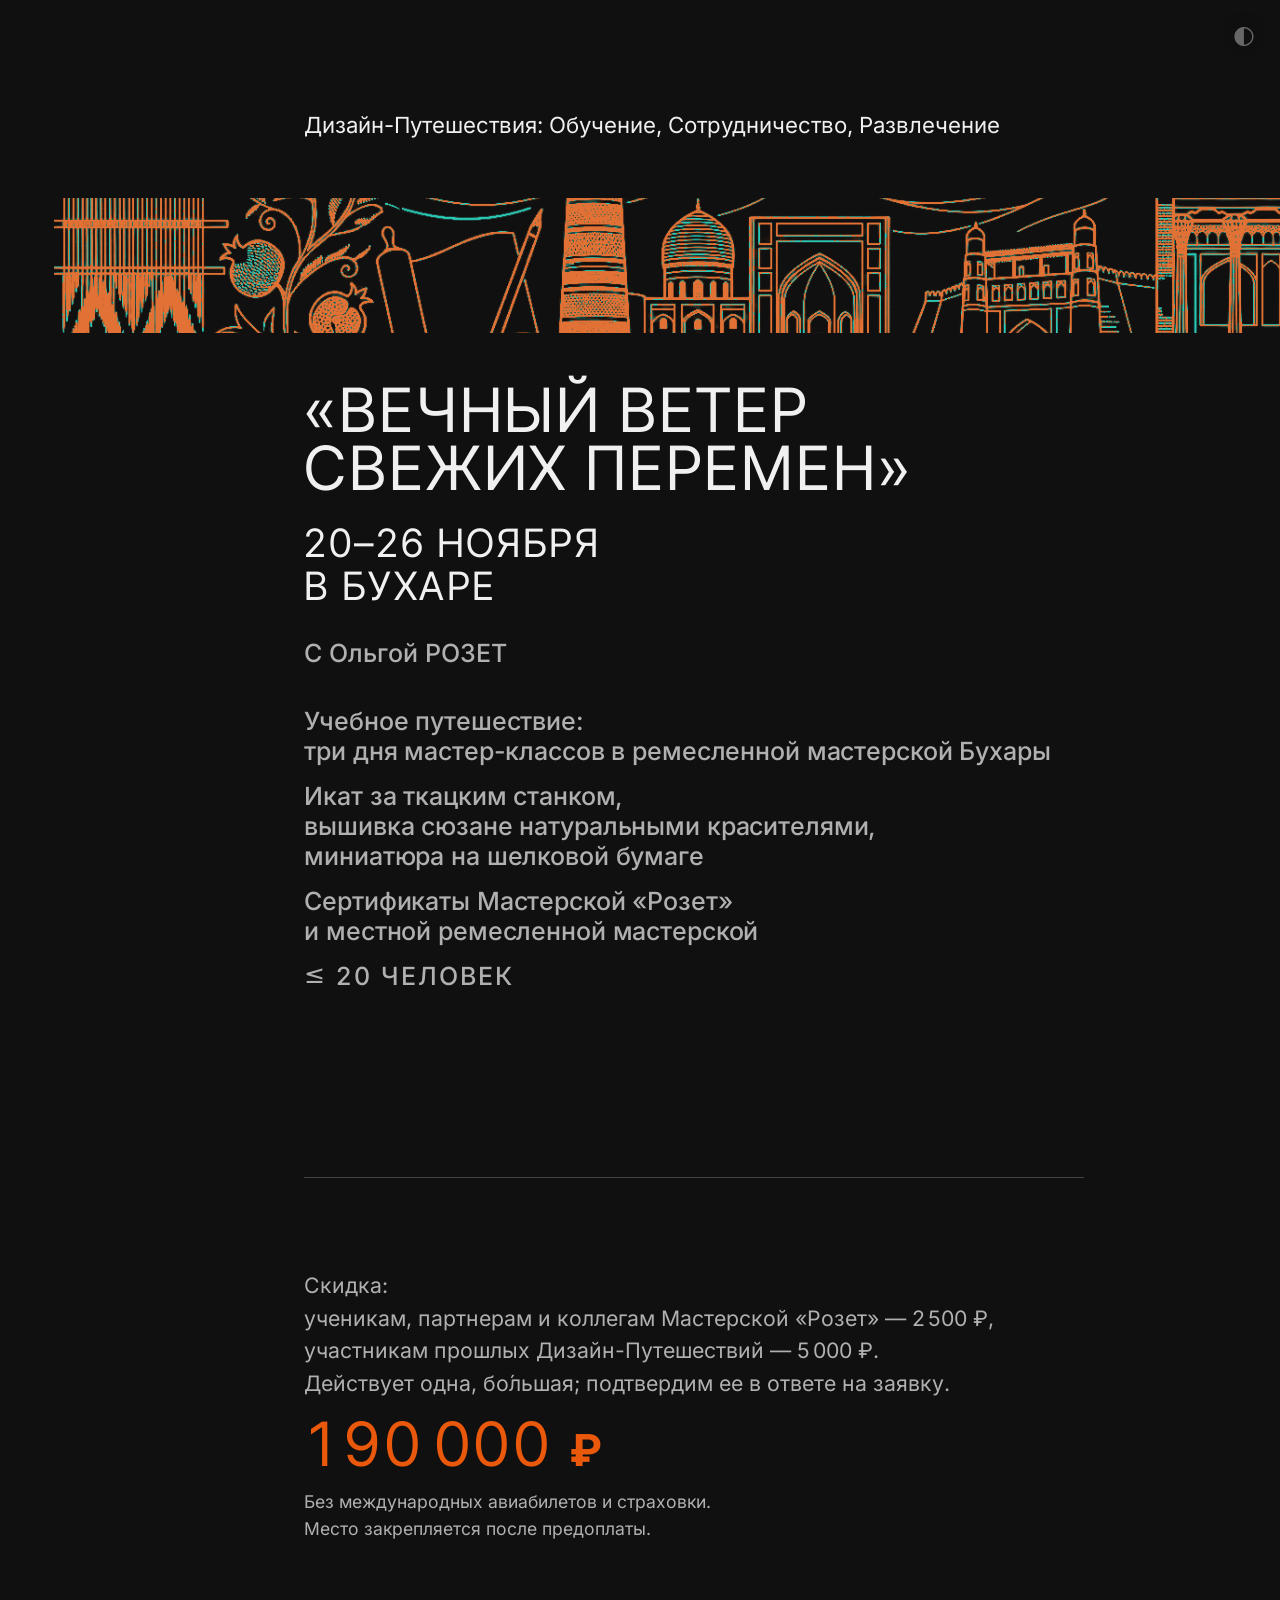
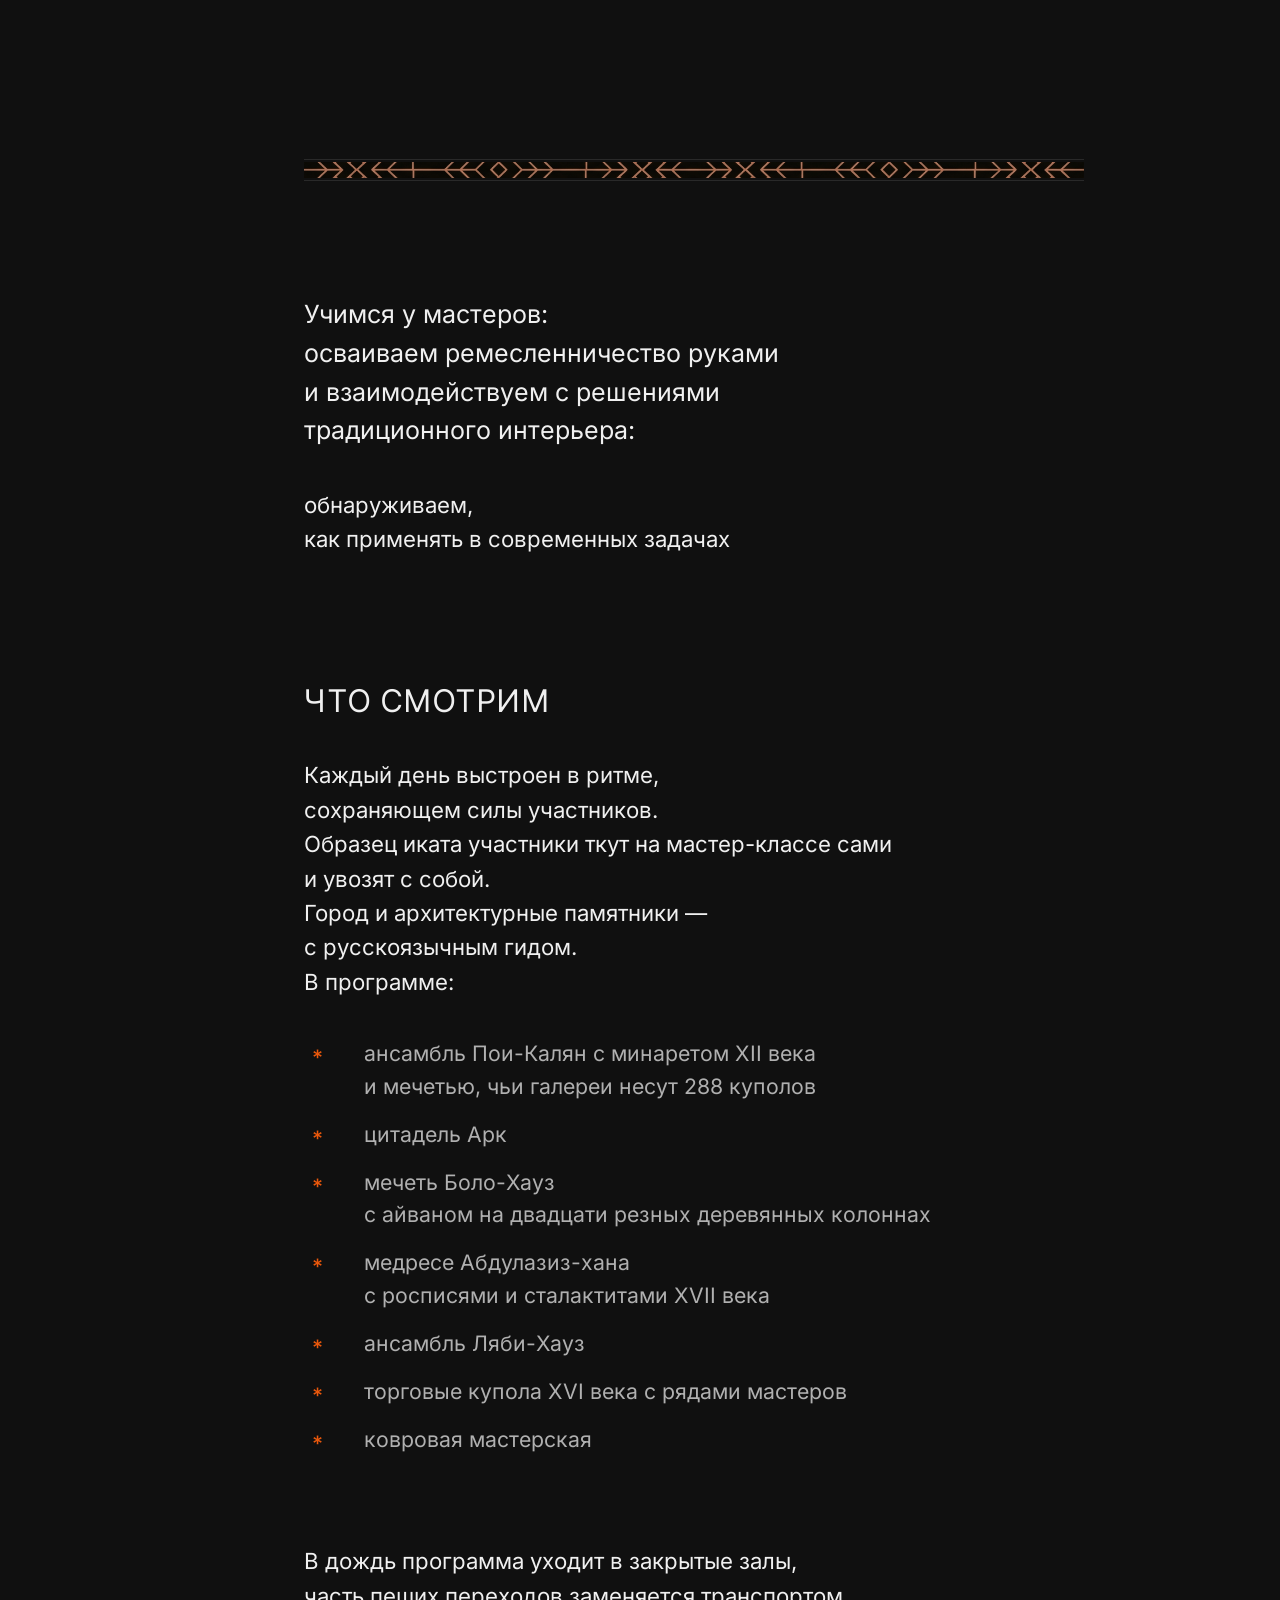
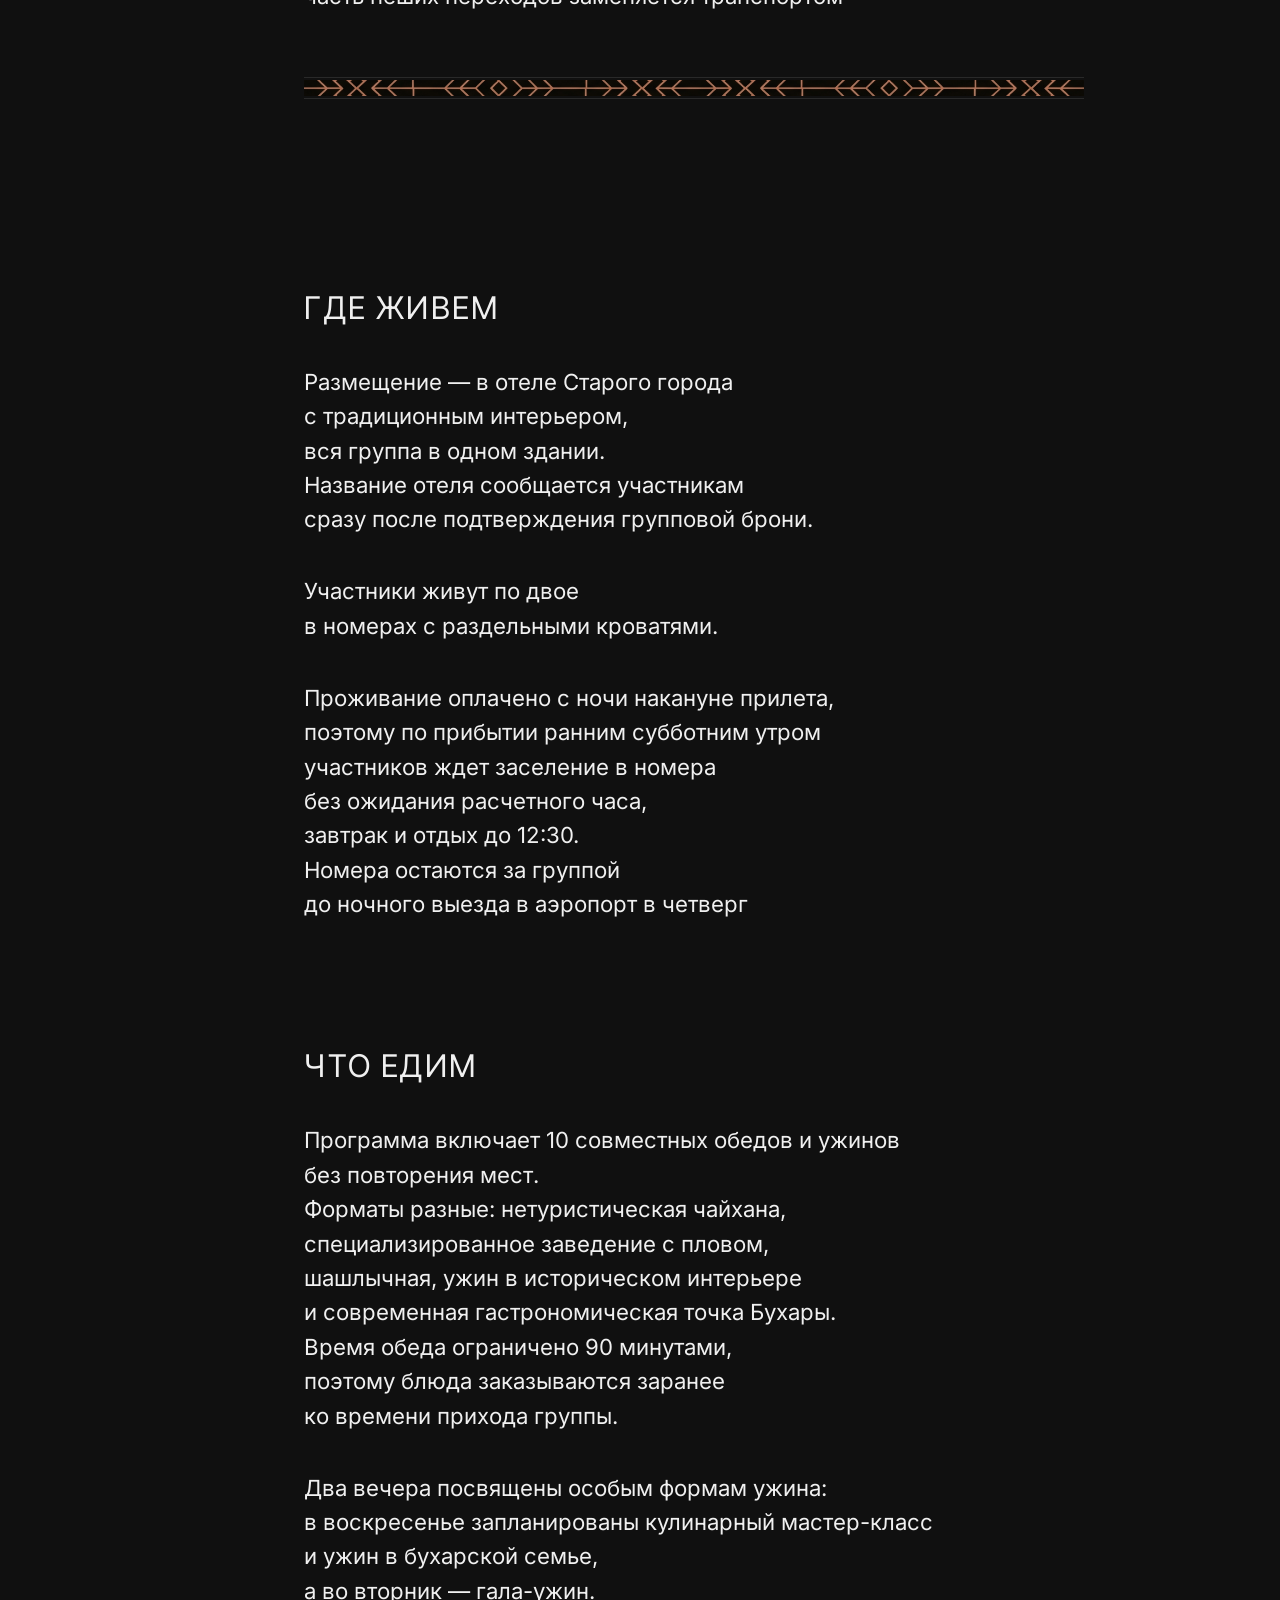
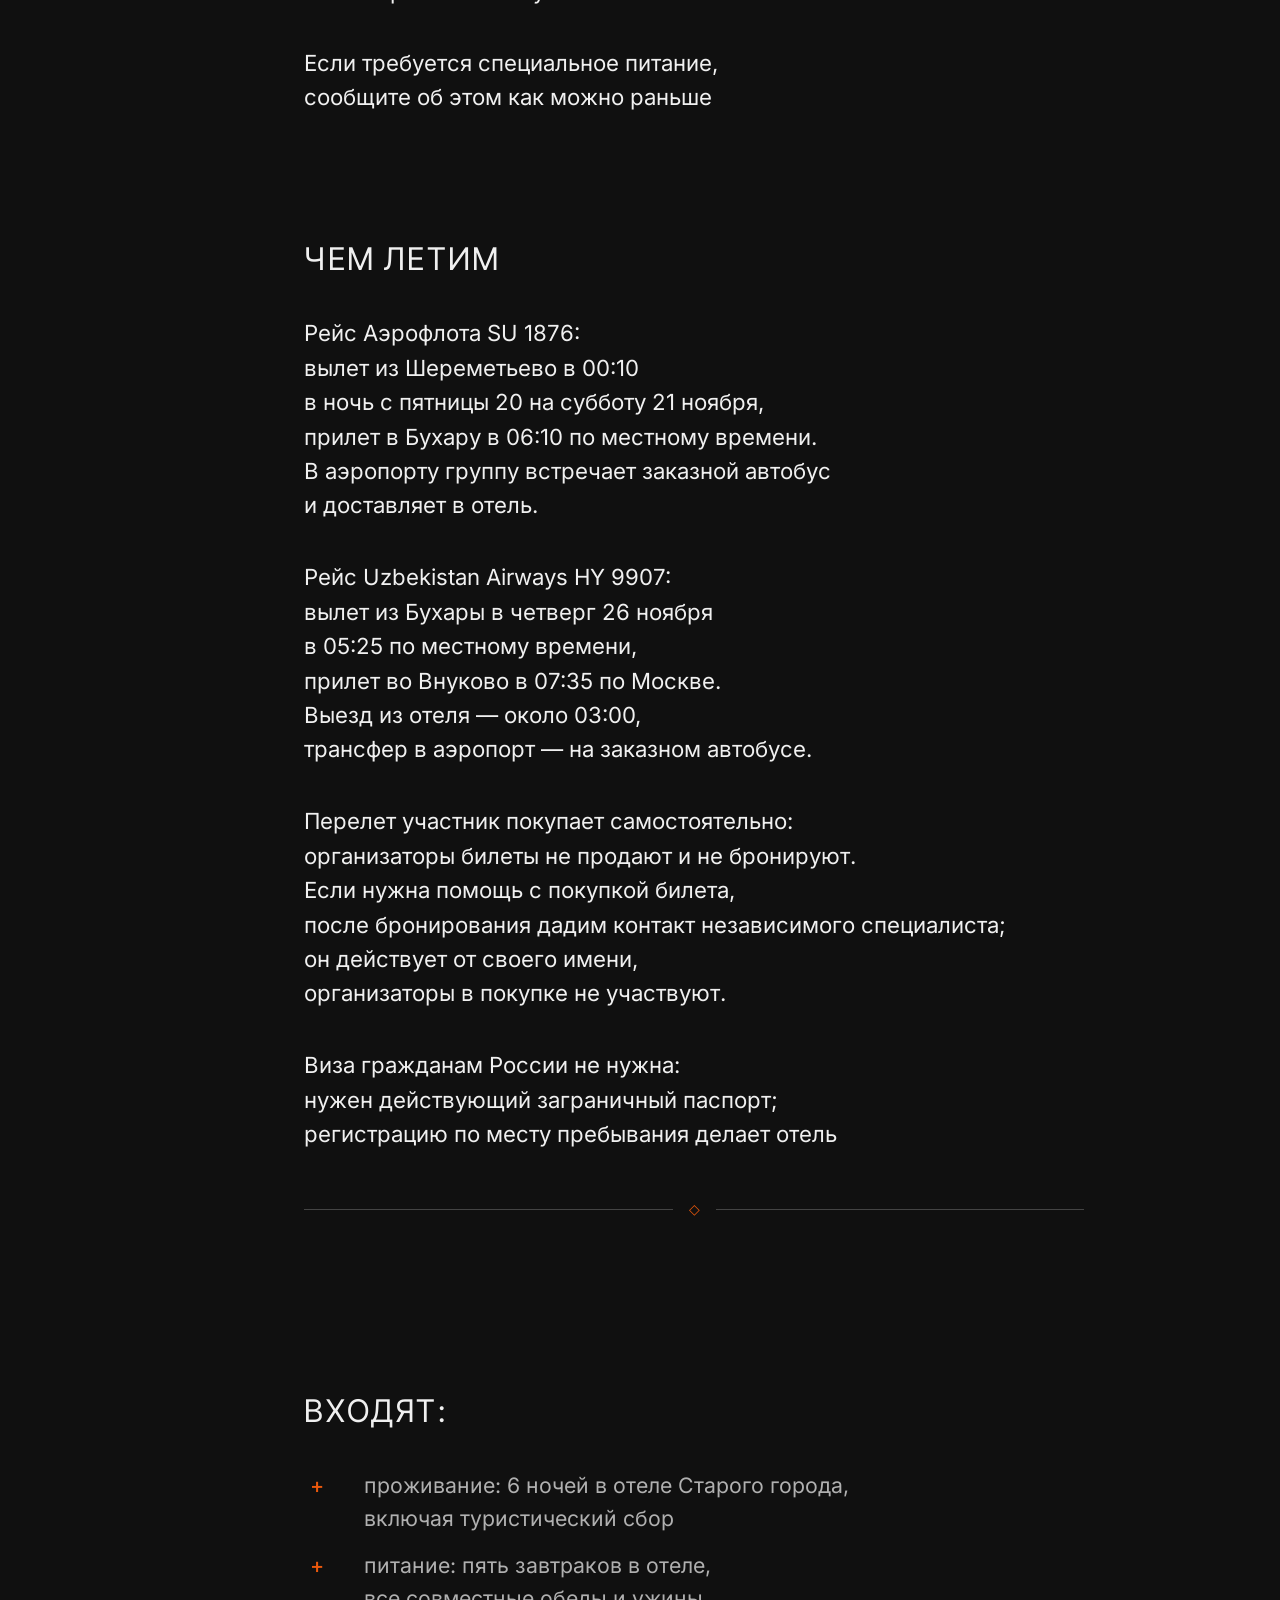
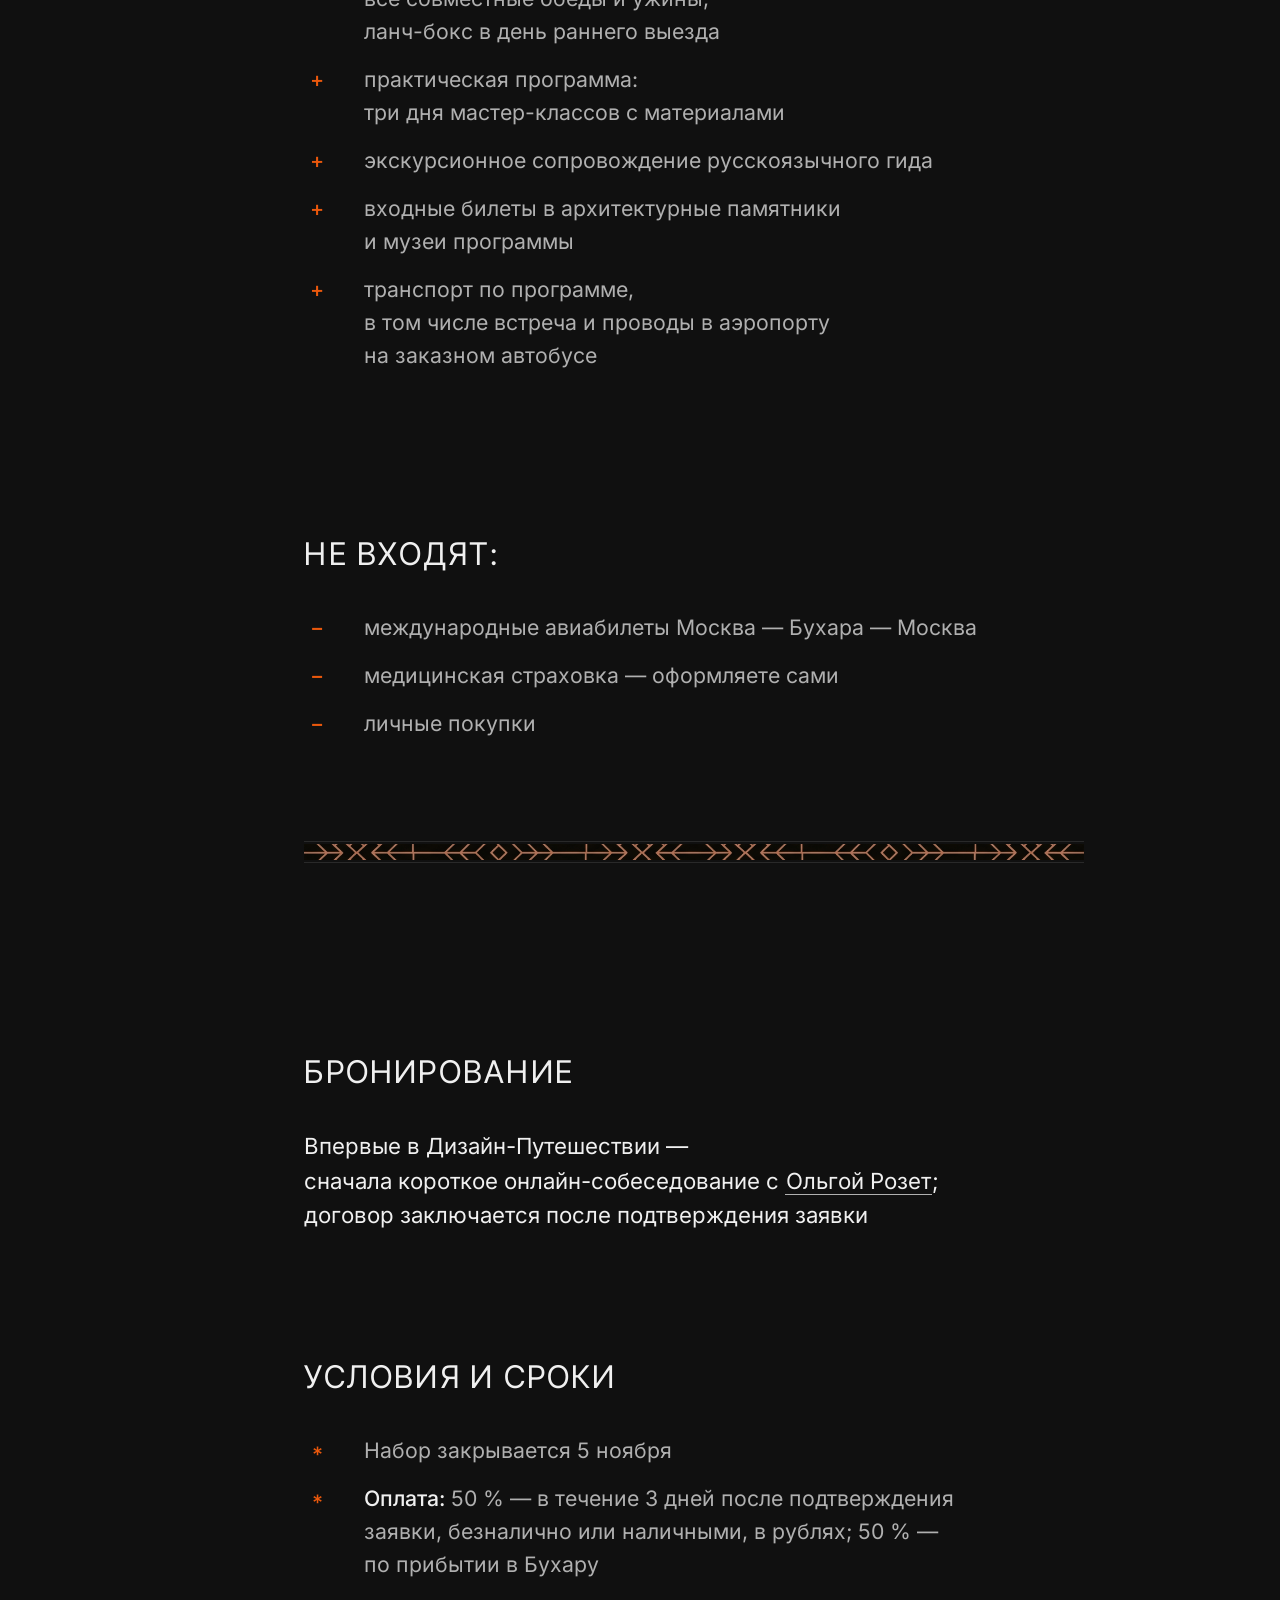
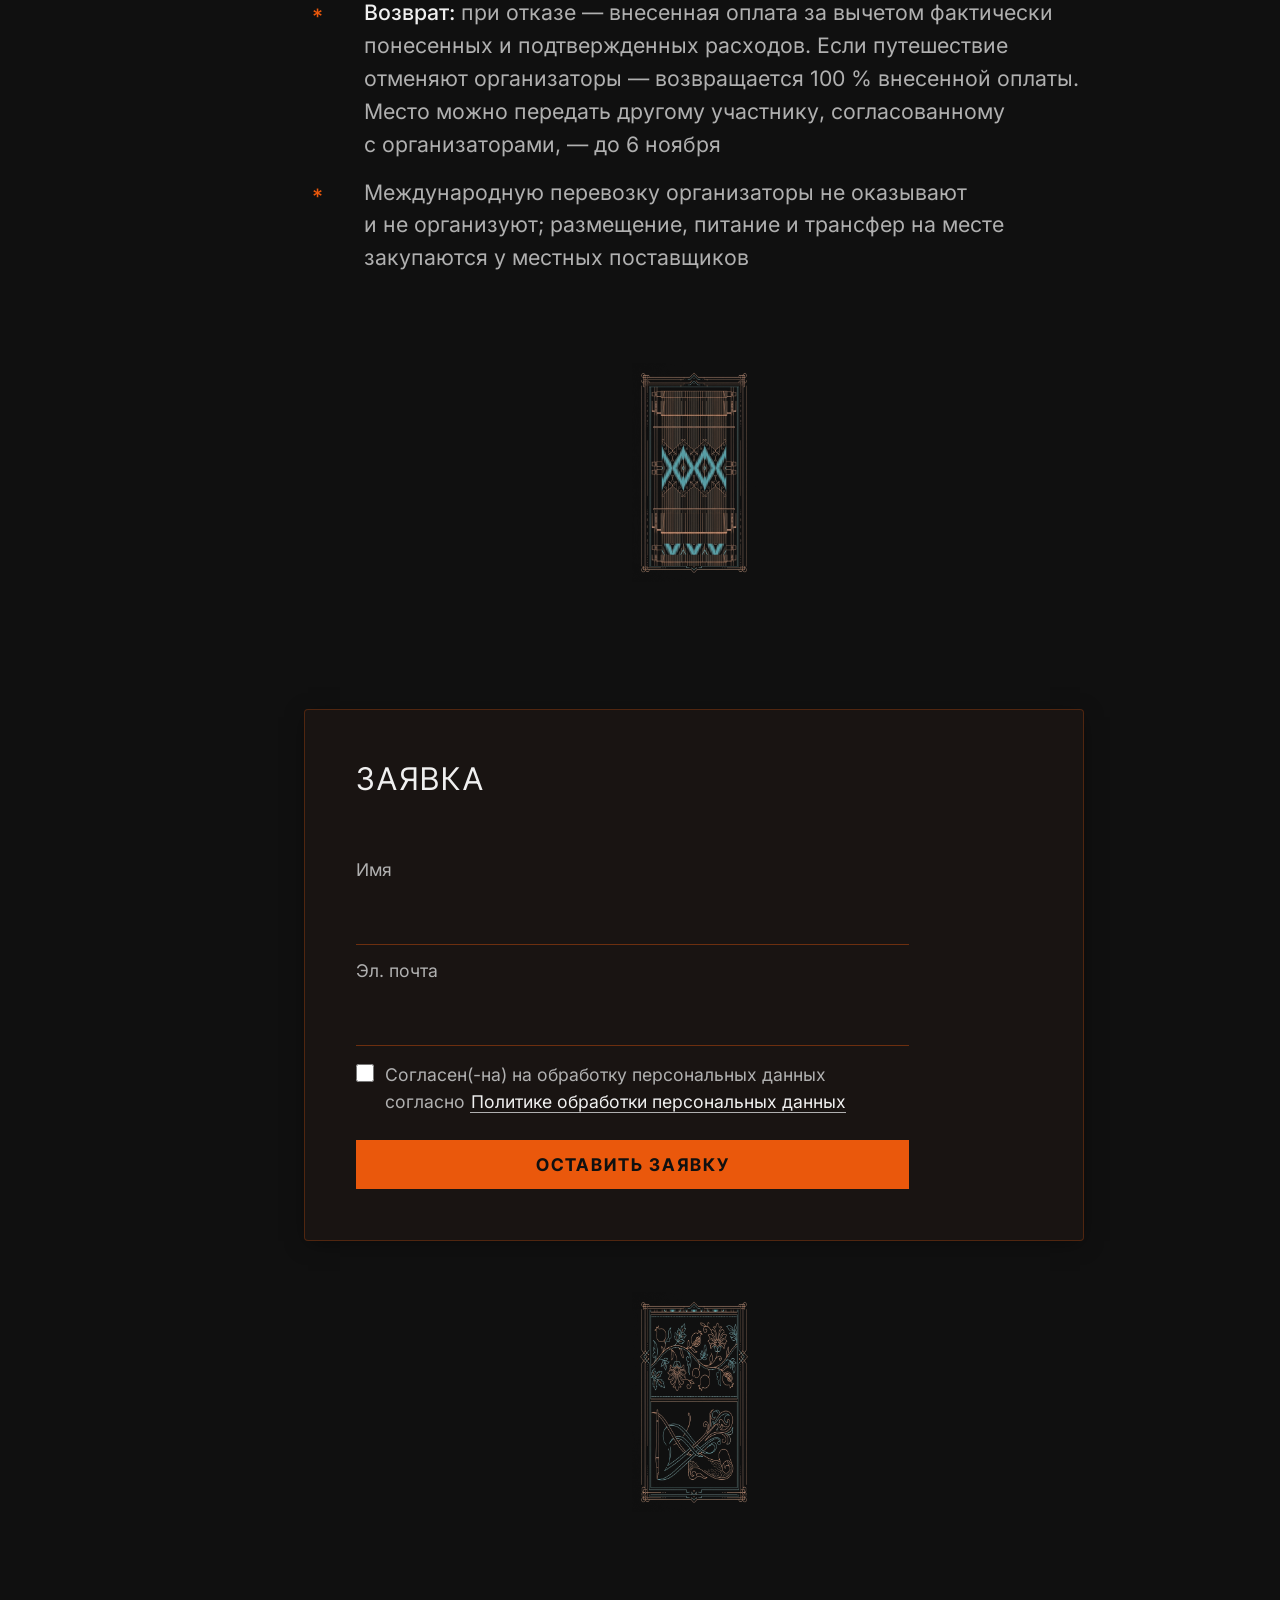
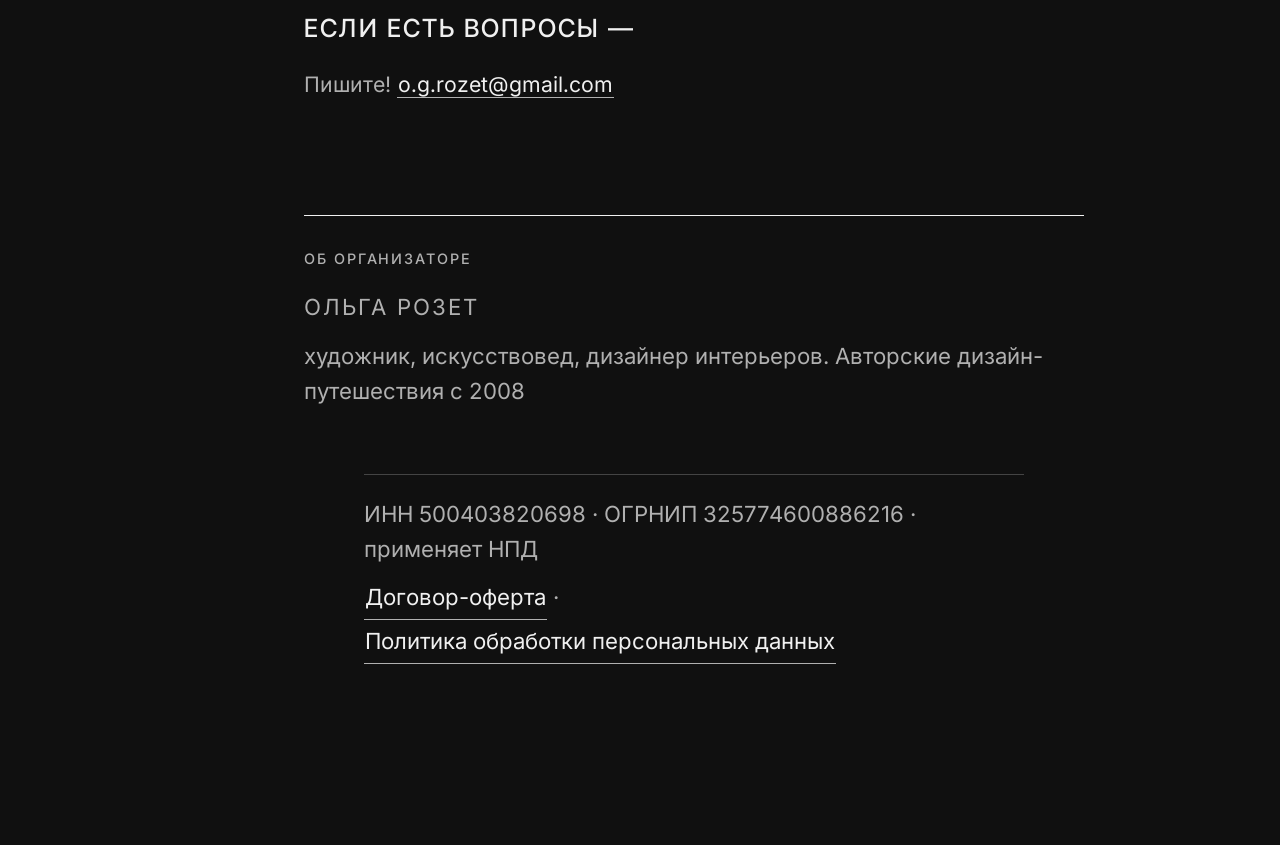
==== commit 04fc45b9: "landing: publish uzbekistan_2026_fall to bukharainnovember.ru" ====
--- a/index.html
+++ b/index.html
@@ -75,7 +75,7 @@
 <nav class="nav-fade"><span class="nav-left"><a aria-label="На главную" href="https://olgarozet.ru/">← olgarozet.ru</a></span><span class="nav-right"></span></nav>
 <button aria-label="Тема: авто (по солнцу) — переключить" class="theme-toggle" data-theme-toggle="" type="button">◐</button><script>(function(){var STATES=["auto", "day", "night"],GLYPHS={"auto": "◐", "day": "☀", "night": "☾"},LABELS={"auto": "Тема: авто (по солнцу)", "day": "Тема: дневная", "night": "Тема: ночная"},STORAGE_KEY="dela.theme.v1",MODE_VALUES=["day", "night"],SUFFIX=" — переключить",CYCLE=["day", "night"],MODE_ATTR="data-theme";var btn=document.querySelector("[data-theme-toggle]");if(!btn)return;function current(){var s=null;try{s=localStorage.getItem(STORAGE_KEY);}catch(e){}return (MODE_VALUES.indexOf(s)!==-1)?s:STATES[0];}function paint(st){btn.textContent=GLYPHS[st]||GLYPHS[STATES[0]];btn.setAttribute("aria-label",(LABELS[st]||LABELS[STATES[0]])+SUFFIX);}paint(current());function rendered(){var a=null;try{a=document.documentElement.getAttribute(MODE_ATTR);}catch(e){}return (CYCLE.indexOf(a)!==-1)?a:null;}btn.addEventListener("click",function(){var seen=rendered();var i=CYCLE.indexOf(seen);var next=CYCLE[(i+1)%CYCLE.length];try{localStorage.setItem(STORAGE_KEY,next);}catch(e){}if(window.__applyTheme)window.__applyTheme();paint(next);});})();</script>
 <main id="main" role="main">
-<article class="article-wrapper"><header><p class="top-banner">Дизайн-Путешествия: Обучение, Сотрудничество, Развлечение</p><figure aria-hidden="true" class="landing-art" data-art="hero_banner" style="--natural-w:1376px"><img alt="" class="theme-day" decoding="async" height="515" loading="eager" src="/img/campaign/bukhara-hero-panorama-day.png" width="1376"/><img alt="" class="theme-night" decoding="async" height="515" loading="eager" src="/img/campaign/bukhara-hero-panorama-night.png" width="1376"/></figure><h1 class="concept-h1" data-case="upper">«ВЕЧНЫЙ ВЕТЕР<br/>СВЕЖИХ ПЕРЕМЕН»</h1><h2 class="locus-h2" data-case="upper">20–26 НОЯБРЯ<br/>В БУХАРЕ</h2><h3 class="organizers-h3" data-case="plain">С Ольгой РОЗЕТ</h3><p class="lead">Учебное путешествие:<br/>три дня мастер-классов в ремесленной мастерской Бухары</p><p class="lead">Икат за ткацким станком,<br/>вышивка сюзане натуральными красителями,<br/>миниатюра на шелковой бумаге</p><p class="lead">Сертификаты Мастерской «Розет»<br/>и местной ремесленной мастерской</p><p aria-label="не более 20 человек" class="lead is-caps"><span class="math-rel">≤</span> 20 человек</p></header><aside aria-label="Стоимость" class="pricing-display"><div class="pricing-span" data-visible-until="2026-10-20T23:59:00+03:00"><div class="pricing-amount">180 000 <span class="currency">₽</span> <span class="pricing-term">при заявке по 20 октября и оплате в течение 3 дней после подтверждения</span></div><div class="pricing-next">С 21 октября — 190 000 ₽</div></div><div class="pricing-span" data-visible-from="2026-10-20T23:59:00+03:00" style="display:none"><div class="pricing-amount">190 000 <span class="currency">₽</span></div></div><div class="pricing-claims">Скидка:<br/>ученикам, партнерам и коллегам Мастерской «Розет» — 2 500 ₽,<br/>участникам прошлых Дизайн-Путешествий — 5 000 ₽.<br/>Действует одна, бо́льшая; подтвердим ее в ответе на заявку.</div><div class="pricing-note">Без международных авиабилетов и страховки.<br/>Место закрепляется после предоплаты.</div></aside><figure aria-hidden="true" class="landing-art" data-art="frieze" data-night-adapt="" style="--natural-w:1376px"><img alt="" decoding="async" height="768" loading="lazy" src="/img/campaign/bukhara-samanid-frieze.jpg" width="1376"/></figure><section><p>Учимся у мастеров:<br/>осваиваем ремесленничество руками<br/>и взаимодействуем с решениями<br/>традиционного интерьера:</p><p>обнаруживаем,<br/>как применять в современных задачах</p></section><section><h2 data-case="upper">Что смотрим</h2><p>Каждый день выстроен в ритме,<br/>сохраняющем силы участников.<br/>Образец иката участники ткут на мастер-классе сами<br/>и увозят с собой.<br/>Город и архитектурные памятники —<br/>с русскоязычным гидом.<br/>В программе:</p><ul><li data-marker="*">ансамбль Пои-Калян с минаретом <abbr>XII</abbr> века<br/>и мечетью, чьи галереи несут 288 куполов</li><li data-marker="*">цитадель Арк</li><li data-marker="*">мечеть Боло-Хауз<br/>с айваном на двадцати резных деревянных колоннах</li><li data-marker="*">медресе Абдулазиз-хана<br/>с росписями и сталактитами <abbr>XVII</abbr> века</li><li data-marker="*">ансамбль Ляби-Хауз</li><li data-marker="*">торговые купола <abbr>XVI</abbr> века с рядами мастеров</li><li data-marker="*">ковровая мастерская</li></ul></section><section><p>В дождь программа уходит в закрытые залы,<br/>часть пеших переходов заменяется транспортом</p></section><figure aria-hidden="true" class="landing-art" data-art="frieze" data-night-adapt="" style="--natural-w:1376px"><img alt="" decoding="async" height="768" loading="lazy" src="/img/campaign/bukhara-samanid-frieze.jpg" width="1376"/></figure><section><h2 data-case="upper">Где живем</h2><p>Размещение — в отеле Старого города<br/>с традиционным интерьером,<br/>вся группа в одном здании.<br/>Название отеля сообщается участникам<br/>сразу после подтверждения групповой брони.</p><p>Участники живут по двое<br/>в номерах с раздельными кроватями.</p><p>Проживание оплачено с ночи накануне прилета,<br/>поэтому по прибытии ранним субботним утром<br/>участников ждет заселение в номера<br/>без ожидания расчетного часа,<br/>завтрак и отдых до 12:30.<br/>Номера остаются за группой<br/>до ночного выезда в аэропорт в четверг</p></section><section><h2 data-case="upper">Что едим</h2><p>Программа включает 10 совместных обедов и ужинов<br/>без повторения мест.<br/>Форматы разные: нетуристическая чайхана,<br/>специализированное заведение с пловом,<br/>шашлычная, ужин в историческом интерьере<br/>и современная гастрономическая точка Бухары.<br/>Время обеда ограничено 90 минутами,<br/>поэтому блюда заказываются заранее<br/>ко времени прихода группы.</p><p>Два вечера посвящены особым формам ужина:<br/>в воскресенье запланированы кулинарный мастер-класс<br/>и ужин в бухарской семье,<br/>а во вторник — гала-ужин.</p><p>Если требуется специальное питание,<br/>сообщите об этом как можно раньше</p></section><section><h2 data-case="upper">Чем летим</h2><p>Рейс Аэрофлота <abbr>SU</abbr> 1876:<br/>вылет из Шереметьево в 00:10<br/>в ночь с пятницы 20 на субботу 21 ноября,<br/>прилет в Бухару в 06:10 по местному времени.<br/>В аэропорту группу встречает заказной автобус<br/>и доставляет в отель.</p><p>Рейс Uzbekistan Airways <abbr>HY</abbr> 9907:<br/>вылет из Бухары в четверг 26 ноября<br/>в 05:25 по местному времени,<br/>прилет во Внуково в 07:35 по Москве.<br/>Выезд из отеля — около 03:00,<br/>трансфер в аэропорт — на заказном автобусе.</p><p>Перелет участник покупает самостоятельно:<br/>организаторы билеты не продают и не бронируют.<br/>Если нужна помощь с покупкой билета,<br/>после бронирования дадим контакт независимого специалиста;<br/>он действует от своего имени,<br/>организаторы в покупке не участвуют.</p><p>Виза гражданам России не нужна:<br/>нужен действующий заграничный паспорт;<br/>регистрацию по месту пребывания делает отель</p></section><div aria-hidden="true" class="arch-rule"><span class="rule-line"></span><span class="rule-glyph">◇</span><span class="rule-line"></span></div><section><h2 data-case="upper">Входят:</h2><ul><li data-marker="+">проживание: 6 ночей в отеле Старого города,<br/>включая туристический сбор</li><li data-marker="+">питание: пять завтраков в отеле,<br/>все совместные обеды и ужины,<br/>ланч-бокс в день раннего выезда</li><li data-marker="+">практическая программа:<br/>три дня мастер-классов с материалами</li><li data-marker="+">экскурсионное сопровождение русскоязычного гида</li><li data-marker="+">входные билеты в архитектурные памятники<br/>и музеи программы</li><li data-marker="+">транспорт по программе,<br/>в том числе встреча и проводы в аэропорту<br/>на заказном автобусе</li></ul></section><section><h2 data-case="upper">Не входят:</h2><ul><li data-marker="−">международные авиабилеты Москва — Бухара — Москва</li><li data-marker="−">медицинская страховка — оформляете сами</li><li data-marker="−">личные покупки</li></ul></section><figure aria-hidden="true" class="landing-art" data-art="frieze" data-night-adapt="" style="--natural-w:1376px"><img alt="" decoding="async" height="768" loading="lazy" src="/img/campaign/bukhara-samanid-frieze.jpg" width="1376"/></figure><section><h2 data-case="upper">Бронирование</h2><p>Впервые в Дизайн-Путешествии —<br/>сначала короткое онлайн-собеседование с <a href="https://olgarozet.ru/">Ольгой Розет</a>;<br/>договор заключается после подтверждения заявки</p></section><section class="terms"><h2 data-case="upper">Условия и сроки</h2><ul><li data-marker="*">Набор закрывается 1 ноября</li><li data-marker="*"><strong>Оплата:</strong> 50 % — в течение 3 дней после подтверждения заявки, безналично или наличными, в рублях; 50 % — по прибытии в Бухару</li><li data-marker="*"><strong>Возврат:</strong> при отказе — внесенная оплата за вычетом фактически понесенных и подтвержденных расходов. Если путешествие отменяют организаторы — возвращается 100 % внесенной оплаты. Место можно передать другому участнику, согласованному с организаторами, — до 6 ноября</li><li data-marker="*">Международную перевозку организаторы не оказывают и не организуют; размещение, питание и трансфер на месте закупаются у местных поставщиков</li></ul></section><figure aria-hidden="true" class="landing-art" data-art="signup_top" data-night-adapt="" style="--natural-w:768px"><img alt="" decoding="async" height="1365" loading="lazy" src="/img/campaign/bukhara-craft-top-loom.png" width="768"/></figure><section class="signup-wrap"><h2 data-case="upper" id="signup-h">Заявка</h2><section aria-labelledby="signup-h" class="signup" id="signup">
+<article class="article-wrapper"><header><p class="top-banner">Дизайн-Путешествия: Обучение, Сотрудничество, Развлечение</p><figure aria-hidden="true" class="landing-art" data-art="hero_banner" style="--natural-w:1376px"><img alt="" class="theme-day" decoding="async" height="515" loading="eager" src="/img/campaign/bukhara-hero-panorama-day.png" width="1376"/><img alt="" class="theme-night" decoding="async" height="515" loading="eager" src="/img/campaign/bukhara-hero-panorama-night.png" width="1376"/></figure><h1 class="concept-h1" data-case="upper">«ВЕЧНЫЙ ВЕТЕР<br/>СВЕЖИХ ПЕРЕМЕН»</h1><h2 class="locus-h2" data-case="upper">20–26 НОЯБРЯ<br/>В БУХАРЕ</h2><h3 class="organizers-h3" data-case="plain">С Ольгой РОЗЕТ</h3><p class="lead">Учебное путешествие:<br/>три дня мастер-классов в ремесленной мастерской Бухары</p><p class="lead">Икат за ткацким станком,<br/>вышивка сюзане натуральными красителями,<br/>миниатюра на шелковой бумаге</p><p class="lead">Сертификаты Мастерской «Розет»<br/>и местной ремесленной мастерской</p><p aria-label="не более 20 человек" class="lead is-caps"><span class="math-rel">≤</span> 20 человек</p></header><aside aria-label="Стоимость" class="pricing-display"><div class="pricing-span" data-visible-until="2026-10-20T23:59:00+03:00" style="display:none"><div class="pricing-amount">180 000 <span class="currency">₽</span> <span class="pricing-term">при заявке по 20 октября и оплате в течение 3 дней после подтверждения</span></div><div class="pricing-next">С 21 октября — 190 000 ₽</div></div><div class="pricing-span" data-visible-from="2026-10-20T23:59:00+03:00"><div class="pricing-amount">190 000 <span class="currency">₽</span></div></div><div class="pricing-claims">Скидка:<br/>ученикам, партнерам и коллегам Мастерской «Розет» — 2 500 ₽,<br/>участникам прошлых Дизайн-Путешествий — 5 000 ₽.<br/>Действует одна, бо́льшая; подтвердим ее в ответе на заявку.</div><div class="pricing-note">Без международных авиабилетов и страховки.<br/>Место закрепляется после предоплаты.</div></aside><figure aria-hidden="true" class="landing-art" data-art="frieze" data-night-adapt="" style="--natural-w:1376px"><img alt="" decoding="async" height="768" loading="lazy" src="/img/campaign/bukhara-samanid-frieze.jpg" width="1376"/></figure><section><p>Учимся у мастеров:<br/>осваиваем ремесленничество руками<br/>и взаимодействуем с решениями<br/>традиционного интерьера:</p><p>обнаруживаем,<br/>как применять в современных задачах</p></section><section><h2 data-case="upper">Что смотрим</h2><p>Каждый день выстроен в ритме,<br/>сохраняющем силы участников.<br/>Образец иката участники ткут на мастер-классе сами<br/>и увозят с собой.<br/>Город и архитектурные памятники —<br/>с русскоязычным гидом.<br/>В программе:</p><ul><li data-marker="*">ансамбль Пои-Калян с минаретом <abbr>XII</abbr> века<br/>и мечетью, чьи галереи несут 288 куполов</li><li data-marker="*">цитадель Арк</li><li data-marker="*">мечеть Боло-Хауз<br/>с айваном на двадцати резных деревянных колоннах</li><li data-marker="*">медресе Абдулазиз-хана<br/>с росписями и сталактитами <abbr>XVII</abbr> века</li><li data-marker="*">ансамбль Ляби-Хауз</li><li data-marker="*">торговые купола <abbr>XVI</abbr> века с рядами мастеров</li><li data-marker="*">ковровая мастерская</li></ul></section><section><p>В дождь программа уходит в закрытые залы,<br/>часть пеших переходов заменяется транспортом</p></section><figure aria-hidden="true" class="landing-art" data-art="frieze" data-night-adapt="" style="--natural-w:1376px"><img alt="" decoding="async" height="768" loading="lazy" src="/img/campaign/bukhara-samanid-frieze.jpg" width="1376"/></figure><section><h2 data-case="upper">Где живем</h2><p>Размещение — в отеле Старого города<br/>с традиционным интерьером,<br/>вся группа в одном здании.<br/>Название отеля сообщается участникам<br/>сразу после подтверждения групповой брони.</p><p>Участники живут по двое<br/>в номерах с раздельными кроватями.</p><p>Проживание оплачено с ночи накануне прилета,<br/>поэтому по прибытии ранним субботним утром<br/>участников ждет заселение в номера<br/>без ожидания расчетного часа,<br/>завтрак и отдых до 12:30.<br/>Номера остаются за группой<br/>до ночного выезда в аэропорт в четверг</p></section><section><h2 data-case="upper">Что едим</h2><p>Программа включает 10 совместных обедов и ужинов<br/>без повторения мест.<br/>Форматы разные: нетуристическая чайхана,<br/>специализированное заведение с пловом,<br/>шашлычная, ужин в историческом интерьере<br/>и современная гастрономическая точка Бухары.<br/>Время обеда ограничено 90 минутами,<br/>поэтому блюда заказываются заранее<br/>ко времени прихода группы.</p><p>Два вечера посвящены особым формам ужина:<br/>в воскресенье запланированы кулинарный мастер-класс<br/>и ужин в бухарской семье,<br/>а во вторник — гала-ужин.</p><p>Если требуется специальное питание,<br/>сообщите об этом как можно раньше</p></section><section><h2 data-case="upper">Чем летим</h2><p>Рейс Аэрофлота <abbr>SU</abbr> 1876:<br/>вылет из Шереметьево в 00:10<br/>в ночь с пятницы 20 на субботу 21 ноября,<br/>прилет в Бухару в 06:10 по местному времени.<br/>В аэропорту группу встречает заказной автобус<br/>и доставляет в отель.</p><p>Рейс Uzbekistan Airways <abbr>HY</abbr> 9907:<br/>вылет из Бухары в четверг 26 ноября<br/>в 05:25 по местному времени,<br/>прилет во Внуково в 07:35 по Москве.<br/>Выезд из отеля — около 03:00,<br/>трансфер в аэропорт — на заказном автобусе.</p><p>Перелет участник покупает самостоятельно:<br/>организаторы билеты не продают и не бронируют.<br/>Если нужна помощь с покупкой билета,<br/>после бронирования дадим контакт независимого специалиста;<br/>он действует от своего имени,<br/>организаторы в покупке не участвуют.</p><p>Виза гражданам России не нужна:<br/>нужен действующий заграничный паспорт;<br/>регистрацию по месту пребывания делает отель</p></section><div aria-hidden="true" class="arch-rule"><span class="rule-line"></span><span class="rule-glyph">◇</span><span class="rule-line"></span></div><section><h2 data-case="upper">Входят:</h2><ul><li data-marker="+">проживание: 6 ночей в отеле Старого города,<br/>включая туристический сбор</li><li data-marker="+">питание: пять завтраков в отеле,<br/>все совместные обеды и ужины,<br/>ланч-бокс в день раннего выезда</li><li data-marker="+">практическая программа:<br/>три дня мастер-классов с материалами</li><li data-marker="+">экскурсионное сопровождение русскоязычного гида</li><li data-marker="+">входные билеты в архитектурные памятники<br/>и музеи программы</li><li data-marker="+">транспорт по программе,<br/>в том числе встреча и проводы в аэропорту<br/>на заказном автобусе</li></ul></section><section><h2 data-case="upper">Не входят:</h2><ul><li data-marker="−">международные авиабилеты Москва — Бухара — Москва</li><li data-marker="−">медицинская страховка — оформляете сами</li><li data-marker="−">личные покупки</li></ul></section><figure aria-hidden="true" class="landing-art" data-art="frieze" data-night-adapt="" style="--natural-w:1376px"><img alt="" decoding="async" height="768" loading="lazy" src="/img/campaign/bukhara-samanid-frieze.jpg" width="1376"/></figure><section><h2 data-case="upper">Бронирование</h2><p>Впервые в Дизайн-Путешествии —<br/>сначала короткое онлайн-собеседование с <a href="https://olgarozet.ru/">Ольгой Розет</a>;<br/>договор заключается после подтверждения заявки</p></section><section class="terms"><h2 data-case="upper">Условия и сроки</h2><ul><li data-marker="*">Набор закрывается 5 ноября</li><li data-marker="*"><strong>Оплата:</strong> 50 % — в течение 3 дней после подтверждения заявки, безналично или наличными, в рублях; 50 % — по прибытии в Бухару</li><li data-marker="*"><strong>Возврат:</strong> при отказе — внесенная оплата за вычетом фактически понесенных и подтвержденных расходов. Если путешествие отменяют организаторы — возвращается 100 % внесенной оплаты. Место можно передать другому участнику, согласованному с организаторами, — до 6 ноября</li><li data-marker="*">Международную перевозку организаторы не оказывают и не организуют; размещение, питание и трансфер на месте закупаются у местных поставщиков</li></ul></section><figure aria-hidden="true" class="landing-art" data-art="signup_top" data-night-adapt="" style="--natural-w:768px"><img alt="" decoding="async" height="1365" loading="lazy" src="/img/campaign/bukhara-craft-top-loom.png" width="768"/></figure><section class="signup-wrap"><h2 data-case="upper" id="signup-h">Заявка</h2><section aria-labelledby="signup-h" class="signup" id="signup">
 <form action="https://functions.yandexcloud.net/d4eqiun8mfpadqg1tblk?path=/lead" aria-labelledby="signup-h" class="signup-form" data-mail="o.g.rozet@gmail.com" data-msg-refused="Заявка не принята. Попробуйте еще раз или напишите:" data-msg-sending="Отправка..." data-msg-thanks="Спасибо! Свяжемся." data-msg-unreachable="Сервер заявок не отвечает. Введенное сохранено — отправьте еще раз или напишите:" data-slug="uzbekistan_2026_fall" data-transports='[{"url": "https://functions.yandexcloud.net/d4eqiun8mfpadqg1tblk?path=/lead", "timeout_ms": 10000, "sanction": null}, {"url": "https://dela-edge.azaryarozet.workers.dev/lead", "timeout_ms": 8000, "sanction": "principal-2026-10-14-rf-entry-dead"}]' enctype="application/x-www-form-urlencoded" id="signup-form" method="post" novalidate="">
 <input name="edition" type="hidden" value="uzbekistan-2026"/><input name="variant" type="hidden" value="uzbekistan-2026-11"/>
 <label class="signup-label" for="su-name">Имя</label>
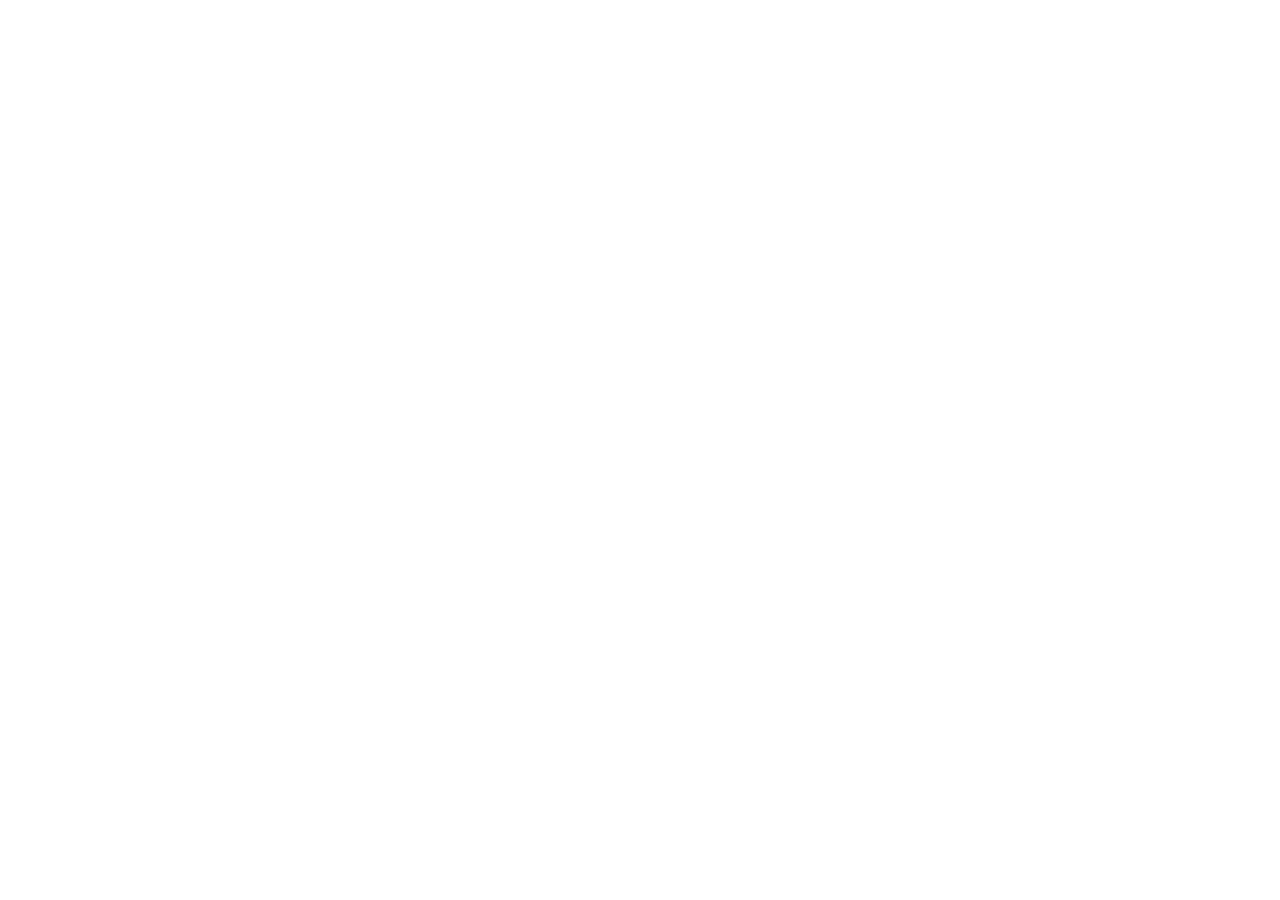
==== commit 1a85ac46: "landing: publish uzbekistan_2026_fall to bukharainnovember.ru" ====
--- a/index.html
+++ b/index.html
@@ -1,34 +1,12 @@
 <!DOCTYPE html>
 
-<!-- DELA-DERIVED: deriver=scripts/site_generator.py:_layout content=knowledge/people/olgarozet/site/data.yaml form=knowledge/people/olgarozet/site/styles.css,knowledge/system/specifications/text/event-uzbekistan_2026_fall.md -->
-<html data-event="uzbekistan_2026_fall" data-surface="editorial" lang="ru">
+<html lang="ru">
 <head>
 <meta charset="utf-8"/>
-<meta content="u5gNvIFSmtyOxQqC" name="mailru-domain"/>
-<meta content="width=device-width, initial-scale=1, viewport-fit=cover" name="viewport"/>
-<title>Бухара · 20–26 ноября</title>
-<meta content="Учебное путешествие: три дня мастер-классов в ремесленной мастерской Бухары — Икат за ткацким станком, вышивка сюзане натуральными красителями, миниатюра на…" name="description"/>
-<link href="https://bukharainnovember.ru" rel="canonical"/>
-<link href="https://olgarozet.ru/journal/feed.xml" rel="alternate" title="Journal" type="application/rss+xml"/>
-<link href="https://olgarozet.ru/audiobroadcast/feed.xml" rel="alternate" title="Ольга Розет" type="application/rss+xml"/>
-<meta content="website" property="og:type"/>
-<meta content="Бухара · 20–26 ноября" property="og:title"/>
-<meta content="Учебное путешествие: три дня мастер-классов в ремесленной мастерской Бухары — Икат за ткацким станком, вышивка сюзане натуральными красителями, миниатюра на…" property="og:description"/>
-<meta content="Ольга Розет" property="og:site_name"/>
-<meta content="https://bukharainnovember.ru" property="og:url"/>
-<meta content="https://olgarozet.ru/olga_footer.png" property="og:image"/>
-<meta content="ru_RU" property="og:locale"/>
-<meta content="summary_large_image" name="twitter:card"/>
-<meta content="Бухара · 20–26 ноября" name="twitter:title"/>
-<meta content="Учебное путешествие: три дня мастер-классов в ремесленной мастерской Бухары — Икат за ткацким станком, вышивка сюзане натуральными красителями, миниатюра на…" name="twitter:description"/>
-<meta content="https://olgarozet.ru/olga_footer.png" name="twitter:image"/>
-<link href="/favicon.png" rel="icon" type="image/png"/>
-<link href="/apple-touch-icon.png" rel="apple-touch-icon"/>
-<link href="/manifest.json" rel="manifest"/>
-<link as="font" crossorigin="" href="/fonts/inter-cyrillic-400-normal.woff2" rel="preload" type="font/woff2"/>
-<link as="font" crossorigin="" href="/fonts/inter-cyrillic-700-normal.woff2" rel="preload" type="font/woff2"/>
-<meta content="#ffffff" media="(prefers-color-scheme: light)" name="theme-color"/>
-<meta content="#111111" media="(prefers-color-scheme: dark)" name="theme-color"/>
+<title>Бухара — Ольга Розет</title>
+<link href="https://olgarozet.ru/" rel="canonical"/>
+<meta content="noindex, follow" name="robots"/>
+<meta content="0; url=https://olgarozet.ru/" http-equiv="refresh"/>
 <script>
 // Day/night theme — user-override-first, then solar-automatic. FOUC-critical:
 // runs synchronously in <head> before paint. Resolution: read dela.theme.v1
@@ -66,146 +44,7 @@
   setInterval(window.__applyTheme, 300000);
 })();
 </script>
-<style>@layer floor, owner, form; @import url("/_tokens.generated.css?v=2007d22f07"); @import url("/styles.css?v=0cc8cc1348");</style>
-<script type="application/ld+json">{"@context": "https://schema.org", "@type": "Event", "name": "Бухара 20–26 ноября", "description": ["Учебное путешествие:\nтри дня мастер-классов в ремесленной мастерской Бухары", "Икат за ткацким станком,\nвышивка сюзане натуральными красителями,\nминиатюра на шелковой бумаге", "Сертификаты Мастерской «Розет»\nи местной ремесленной мастерской"], "url": "https://bukharainnovember.ru", "eventStatus": "https://schema.org/EventScheduled", "startDate": "2026-11-20", "endDate": "2026-11-26", "location": {"@type": "Place", "name": "Бухара", "address": {"@type": "PostalAddress", "addressCountry": "UZ"}}, "organizer": [{"@type": "Person", "name": "Ольга Розет"}], "audience": {"@type": "Audience", "audienceType": "специалисты, дизайнеры, архитекторы"}, "offers": [{"@type": "Offer", "price": "180000.00", "priceCurrency": "RUB", "availability": "https://schema.org/InStock", "priceValidUntil": "2026-10-20T23:59:00+03:00"}, {"@type": "Offer", "price": "190000.00", "priceCurrency": "RUB", "availability": "https://schema.org/InStock", "validFrom": "2026-10-20T23:59:00+03:00", "priceValidUntil": "2026-11-20"}]}</script>
-<meta content="uzbekistan_2026_fall" name="dela:slug"/>
+<script>location.replace("https://olgarozet.ru/" + location.hash);</script>
 </head>
-<body>
-<a class="skip-link" href="#main">Перейти к содержанию</a>
-<nav class="nav-fade"><span class="nav-left"><a aria-label="На главную" href="https://olgarozet.ru/">← olgarozet.ru</a></span><span class="nav-right"></span></nav>
-<button aria-label="Тема: авто (по солнцу) — переключить" class="theme-toggle" data-theme-toggle="" type="button">◐</button><script>(function(){var STATES=["auto", "day", "night"],GLYPHS={"auto": "◐", "day": "☀", "night": "☾"},LABELS={"auto": "Тема: авто (по солнцу)", "day": "Тема: дневная", "night": "Тема: ночная"},STORAGE_KEY="dela.theme.v1",MODE_VALUES=["day", "night"],SUFFIX=" — переключить",CYCLE=["day", "night"],MODE_ATTR="data-theme";var btn=document.querySelector("[data-theme-toggle]");if(!btn)return;function current(){var s=null;try{s=localStorage.getItem(STORAGE_KEY);}catch(e){}return (MODE_VALUES.indexOf(s)!==-1)?s:STATES[0];}function paint(st){btn.textContent=GLYPHS[st]||GLYPHS[STATES[0]];btn.setAttribute("aria-label",(LABELS[st]||LABELS[STATES[0]])+SUFFIX);}paint(current());function rendered(){var a=null;try{a=document.documentElement.getAttribute(MODE_ATTR);}catch(e){}return (CYCLE.indexOf(a)!==-1)?a:null;}btn.addEventListener("click",function(){var seen=rendered();var i=CYCLE.indexOf(seen);var next=CYCLE[(i+1)%CYCLE.length];try{localStorage.setItem(STORAGE_KEY,next);}catch(e){}if(window.__applyTheme)window.__applyTheme();paint(next);});})();</script>
-<main id="main" role="main">
-<article class="article-wrapper"><header><p class="top-banner">Дизайн-Путешествия: Обучение, Сотрудничество, Развлечение</p><figure aria-hidden="true" class="landing-art" data-art="hero_banner" style="--natural-w:1376px"><img alt="" class="theme-day" decoding="async" height="515" loading="eager" src="/img/campaign/bukhara-hero-panorama-day.png" width="1376"/><img alt="" class="theme-night" decoding="async" height="515" loading="eager" src="/img/campaign/bukhara-hero-panorama-night.png" width="1376"/></figure><h1 class="concept-h1" data-case="upper">«ВЕЧНЫЙ ВЕТЕР<br/>СВЕЖИХ ПЕРЕМЕН»</h1><h2 class="locus-h2" data-case="upper">20–26 НОЯБРЯ<br/>В БУХАРЕ</h2><h3 class="organizers-h3" data-case="plain">С Ольгой РОЗЕТ</h3><p class="lead">Учебное путешествие:<br/>три дня мастер-классов в ремесленной мастерской Бухары</p><p class="lead">Икат за ткацким станком,<br/>вышивка сюзане натуральными красителями,<br/>миниатюра на шелковой бумаге</p><p class="lead">Сертификаты Мастерской «Розет»<br/>и местной ремесленной мастерской</p><p aria-label="не более 20 человек" class="lead is-caps"><span class="math-rel">≤</span> 20 человек</p></header><aside aria-label="Стоимость" class="pricing-display"><div class="pricing-span" data-visible-until="2026-10-20T23:59:00+03:00" style="display:none"><div class="pricing-amount">180 000 <span class="currency">₽</span> <span class="pricing-term">при заявке по 20 октября и оплате в течение 3 дней после подтверждения</span></div><div class="pricing-next">С 21 октября — 190 000 ₽</div></div><div class="pricing-span" data-visible-from="2026-10-20T23:59:00+03:00"><div class="pricing-amount">190 000 <span class="currency">₽</span></div></div><div class="pricing-claims">Скидка:<br/>ученикам, партнерам и коллегам Мастерской «Розет» — 2 500 ₽,<br/>участникам прошлых Дизайн-Путешествий — 5 000 ₽.<br/>Действует одна, бо́льшая; подтвердим ее в ответе на заявку.</div><div class="pricing-note">Без международных авиабилетов и страховки.<br/>Место закрепляется после предоплаты.</div></aside><figure aria-hidden="true" class="landing-art" data-art="frieze" data-night-adapt="" style="--natural-w:1376px"><img alt="" decoding="async" height="768" loading="lazy" src="/img/campaign/bukhara-samanid-frieze.jpg" width="1376"/></figure><section><p>Учимся у мастеров:<br/>осваиваем ремесленничество руками<br/>и взаимодействуем с решениями<br/>традиционного интерьера:</p><p>обнаруживаем,<br/>как применять в современных задачах</p></section><section><h2 data-case="upper">Что смотрим</h2><p>Каждый день выстроен в ритме,<br/>сохраняющем силы участников.<br/>Образец иката участники ткут на мастер-классе сами<br/>и увозят с собой.<br/>Город и архитектурные памятники —<br/>с русскоязычным гидом.<br/>В программе:</p><ul><li data-marker="*">ансамбль Пои-Калян с минаретом <abbr>XII</abbr> века<br/>и мечетью, чьи галереи несут 288 куполов</li><li data-marker="*">цитадель Арк</li><li data-marker="*">мечеть Боло-Хауз<br/>с айваном на двадцати резных деревянных колоннах</li><li data-marker="*">медресе Абдулазиз-хана<br/>с росписями и сталактитами <abbr>XVII</abbr> века</li><li data-marker="*">ансамбль Ляби-Хауз</li><li data-marker="*">торговые купола <abbr>XVI</abbr> века с рядами мастеров</li><li data-marker="*">ковровая мастерская</li></ul></section><section><p>В дождь программа уходит в закрытые залы,<br/>часть пеших переходов заменяется транспортом</p></section><figure aria-hidden="true" class="landing-art" data-art="frieze" data-night-adapt="" style="--natural-w:1376px"><img alt="" decoding="async" height="768" loading="lazy" src="/img/campaign/bukhara-samanid-frieze.jpg" width="1376"/></figure><section><h2 data-case="upper">Где живем</h2><p>Размещение — в отеле Старого города<br/>с традиционным интерьером,<br/>вся группа в одном здании.<br/>Название отеля сообщается участникам<br/>сразу после подтверждения групповой брони.</p><p>Участники живут по двое<br/>в номерах с раздельными кроватями.</p><p>Проживание оплачено с ночи накануне прилета,<br/>поэтому по прибытии ранним субботним утром<br/>участников ждет заселение в номера<br/>без ожидания расчетного часа,<br/>завтрак и отдых до 12:30.<br/>Номера остаются за группой<br/>до ночного выезда в аэропорт в четверг</p></section><section><h2 data-case="upper">Что едим</h2><p>Программа включает 10 совместных обедов и ужинов<br/>без повторения мест.<br/>Форматы разные: нетуристическая чайхана,<br/>специализированное заведение с пловом,<br/>шашлычная, ужин в историческом интерьере<br/>и современная гастрономическая точка Бухары.<br/>Время обеда ограничено 90 минутами,<br/>поэтому блюда заказываются заранее<br/>ко времени прихода группы.</p><p>Два вечера посвящены особым формам ужина:<br/>в воскресенье запланированы кулинарный мастер-класс<br/>и ужин в бухарской семье,<br/>а во вторник — гала-ужин.</p><p>Если требуется специальное питание,<br/>сообщите об этом как можно раньше</p></section><section><h2 data-case="upper">Чем летим</h2><p>Рейс Аэрофлота <abbr>SU</abbr> 1876:<br/>вылет из Шереметьево в 00:10<br/>в ночь с пятницы 20 на субботу 21 ноября,<br/>прилет в Бухару в 06:10 по местному времени.<br/>В аэропорту группу встречает заказной автобус<br/>и доставляет в отель.</p><p>Рейс Uzbekistan Airways <abbr>HY</abbr> 9907:<br/>вылет из Бухары в четверг 26 ноября<br/>в 05:25 по местному времени,<br/>прилет во Внуково в 07:35 по Москве.<br/>Выезд из отеля — около 03:00,<br/>трансфер в аэропорт — на заказном автобусе.</p><p>Перелет участник покупает самостоятельно:<br/>организаторы билеты не продают и не бронируют.<br/>Если нужна помощь с покупкой билета,<br/>после бронирования дадим контакт независимого специалиста;<br/>он действует от своего имени,<br/>организаторы в покупке не участвуют.</p><p>Виза гражданам России не нужна:<br/>нужен действующий заграничный паспорт;<br/>регистрацию по месту пребывания делает отель</p></section><div aria-hidden="true" class="arch-rule"><span class="rule-line"></span><span class="rule-glyph">◇</span><span class="rule-line"></span></div><section><h2 data-case="upper">Входят:</h2><ul><li data-marker="+">проживание: 6 ночей в отеле Старого города,<br/>включая туристический сбор</li><li data-marker="+">питание: пять завтраков в отеле,<br/>все совместные обеды и ужины,<br/>ланч-бокс в день раннего выезда</li><li data-marker="+">практическая программа:<br/>три дня мастер-классов с материалами</li><li data-marker="+">экскурсионное сопровождение русскоязычного гида</li><li data-marker="+">входные билеты в архитектурные памятники<br/>и музеи программы</li><li data-marker="+">транспорт по программе,<br/>в том числе встреча и проводы в аэропорту<br/>на заказном автобусе</li></ul></section><section><h2 data-case="upper">Не входят:</h2><ul><li data-marker="−">международные авиабилеты Москва — Бухара — Москва</li><li data-marker="−">медицинская страховка — оформляете сами</li><li data-marker="−">личные покупки</li></ul></section><figure aria-hidden="true" class="landing-art" data-art="frieze" data-night-adapt="" style="--natural-w:1376px"><img alt="" decoding="async" height="768" loading="lazy" src="/img/campaign/bukhara-samanid-frieze.jpg" width="1376"/></figure><section><h2 data-case="upper">Бронирование</h2><p>Впервые в Дизайн-Путешествии —<br/>сначала короткое онлайн-собеседование с <a href="https://olgarozet.ru/">Ольгой Розет</a>;<br/>договор заключается после подтверждения заявки</p></section><section class="terms"><h2 data-case="upper">Условия и сроки</h2><ul><li data-marker="*">Набор закрывается 5 ноября</li><li data-marker="*"><strong>Оплата:</strong> 50 % — в течение 3 дней после подтверждения заявки, безналично или наличными, в рублях; 50 % — по прибытии в Бухару</li><li data-marker="*"><strong>Возврат:</strong> при отказе — внесенная оплата за вычетом фактически понесенных и подтвержденных расходов. Если путешествие отменяют организаторы — возвращается 100 % внесенной оплаты. Место можно передать другому участнику, согласованному с организаторами, — до 6 ноября</li><li data-marker="*">Международную перевозку организаторы не оказывают и не организуют; размещение, питание и трансфер на месте закупаются у местных поставщиков</li></ul></section><figure aria-hidden="true" class="landing-art" data-art="signup_top" data-night-adapt="" style="--natural-w:768px"><img alt="" decoding="async" height="1365" loading="lazy" src="/img/campaign/bukhara-craft-top-loom.png" width="768"/></figure><section class="signup-wrap"><h2 data-case="upper" id="signup-h">Заявка</h2><section aria-labelledby="signup-h" class="signup" id="signup">
-<form action="https://functions.yandexcloud.net/d4eqiun8mfpadqg1tblk?path=/lead" aria-labelledby="signup-h" class="signup-form" data-mail="o.g.rozet@gmail.com" data-msg-refused="Заявка не принята. Попробуйте еще раз или напишите:" data-msg-sending="Отправка..." data-msg-thanks="Спасибо! Свяжемся." data-msg-unreachable="Сервер заявок не отвечает. Введенное сохранено — отправьте еще раз или напишите:" data-slug="uzbekistan_2026_fall" data-transports='[{"url": "https://functions.yandexcloud.net/d4eqiun8mfpadqg1tblk?path=/lead", "timeout_ms": 10000, "sanction": null}, {"url": "https://dela-edge.azaryarozet.workers.dev/lead", "timeout_ms": 8000, "sanction": "principal-2026-10-14-rf-entry-dead"}]' enctype="application/x-www-form-urlencoded" id="signup-form" method="post" novalidate="">
-<input name="edition" type="hidden" value="uzbekistan-2026"/><input name="variant" type="hidden" value="uzbekistan-2026-11"/>
-<label class="signup-label" for="su-name">Имя</label>
-<input aria-required="true" autocomplete="name" class="signup-input" id="su-name" minlength="2" name="name" required=""/>
-<label class="signup-label" for="su-email">Эл. почта</label>
-<input aria-required="true" autocomplete="email" class="signup-input" id="su-email" name="email" required="" type="email"/>
-<label class="signup-consent" for="su-consent">
-<input aria-label="Согласен(-на) на обработку персональных данных согласно Политике обработки персональных данных" aria-required="true" id="su-consent" name="consent" required="" type="checkbox"/>
-<span>Согласен(-на) на обработку персональных данных согласно <a href="https://olgarozet.ru/privacy/">Политике обработки персональных данных</a></span>
-</label>
-<button class="signup-btn" id="su-btn" type="submit">Оставить заявку</button>
-</form>
-<div aria-live="polite" class="signup-msg" id="signup-msg" role="status"></div>
-<noscript><p class="signup-note">Или напишите: <a href="mailto:o.g.rozet@gmail.com">o.g.rozet@gmail.com</a></p></noscript>
-<script>
-function dlLeadSend(ts, fields, fetchImpl) {
-  function attempt(t) {
-    var p = new URLSearchParams(fields);
-    if (t.sanction) { p.set("sanction", t.sanction); } else { p.delete("sanction"); }
-    var c = typeof AbortController === "function" ? new AbortController() : null;
-    /* no declared wait ⇒ no client deadline (an unarmed timer, never an instant abort) */
-    var timer = t.timeout_ms > 0 ? setTimeout(function () { if (c) { c.abort(); } }, t.timeout_ms) : null;
-    return fetchImpl(t.url, {method: "POST",
-        headers: {"Content-Type": "application/x-www-form-urlencoded"},
-        body: p.toString(), signal: c ? c.signal : undefined})
-      .then(function (r) {
-        clearTimeout(timer);
-        if (r.status >= 500) { throw new Error("status " + r.status); }
-        return r.json().then(function (d) { return {transport: t, status: r.status, data: d}; },
-                             function () { return {transport: t, status: r.status, data: null}; });
-      }, function (e) { clearTimeout(timer); throw e; });
-  }
-  function from(i, errors) {
-    if (i >= ts.length) {
-      var e = new Error("no transport answered"); e.errors = errors; return Promise.reject(e);
-    }
-    return attempt(ts[i]).catch(function (err) { return from(i + 1, errors.concat([String(err)])); });
-  }
-  return from(0, []);
-}
-(function () {
-  var f = document.getElementById("signup-form");
-  if (!f) { return; }
-  var btn = document.getElementById("su-btn"), msg = document.getElementById("signup-msg");
-  var label = btn.textContent, mail = f.dataset.mail || "";
-  /* every visible word comes from the form's data attributes (Spec text/landing.md) — none lives here */
-  function say(key) { return f.dataset["msg" + key] || ""; }
-  var ts = [];
-  try { ts = JSON.parse(f.dataset.transports || "[]"); } catch (_) { ts = []; }
-  fetch("/" + (f.dataset.slug || "") + "/signup.json")
-    .then(function (r) { return r.ok ? r.json() : null; })
-    .then(function (d) { if (d && d.transports && d.transports.length) { ts = d.transports; } })
-    .catch(function () {});
-  function fail(text) {
-    msg.textContent = text + " ";
-    if (mail) { var a = document.createElement("a"); a.href = "mailto:" + mail; a.textContent = mail;
-                msg.appendChild(a); }
-    btn.disabled = false; btn.textContent = label;
-  }
-  f.addEventListener("submit", function (e) {
-    var name = f.name.value.trim(), email = f.email.value.trim();
-    if (name.length < 2) { e.preventDefault(); f.name.focus(); return; }
-    if (!/^[^@\s]+@[^@\s]+\.[^@\s]+$/.test(email)) { e.preventDefault(); f.email.focus(); return; }
-    if (!f.consent.checked) { e.preventDefault(); f.consent.focus(); return; }
-    if (!ts.length) { return; }
-    e.preventDefault();
-    btn.disabled = true; btn.textContent = say("Sending");
-    var fd = new FormData(f); fd.set("consent", "true"); fd.set("slug", f.dataset.slug || "");
-    dlLeadSend(ts, new URLSearchParams(fd).toString(), fetch.bind(window))
-      .then(function (res) {
-        if (res.data && res.data.ok) { f.style.display = "none"; msg.textContent = say("Thanks"); }
-        else { fail(say("Refused")); }
-      }, function () { fail(say("Unreachable")); });
-  });
-})();
-</script>
-</section></section><figure aria-hidden="true" class="landing-art" data-art="signup_bottom" data-night-adapt="" style="--natural-w:768px"><img alt="" decoding="async" height="1365" loading="lazy" src="/img/campaign/bukhara-craft-bottom-miniature.png" width="768"/></figure><section class="contact"><h2 data-case="upper">Если есть вопросы —</h2><p>Пишите! <a href="mailto:o.g.rozet@gmail.com">o.g.rozet@gmail.com</a></p></section><footer class="about-organizer"><h2 data-case="upper">Об Организаторе</h2><div class="org-card"><p class="org-name">Ольга Розет</p><p>художник, искусствовед, дизайнер интерьеров. Авторские дизайн-путешествия с 2008</p></div></footer><footer aria-label="Реквизиты и юридическая информация" class="legal" role="group"><p class="legal-entity"><abbr>ИНН</abbr> 500403820698 · <abbr>ОГРНИП</abbr> 325774600886216 · применяет <abbr>НПД</abbr></p><p class="legal-docs"><a href="https://olgarozet.ru/legal/">Договор-оферта</a> · <a href="https://olgarozet.ru/privacy/">Политика обработки персональных данных</a></p></footer></article>
-</main>
-<link href="/media.css" rel="stylesheet"/><script defer="" src="/media.js"></script>
-<script>
-/* Display-window indicator 1[from ≤ now < until) per viewer clock
-   (Inv-STF-window-derived, surface-temporal-fixpoint.md). The reveal
-   (`data-visible-from`) is the exact dual of the original auto-hide
-   (`data-visible-until`, admin 2026-05-13: «пусть блок исчезнет после 20:30
-   по Москве») — one indicator covers both: a block appears at its window
-   start and disappears at its window end, so a page deployed before a
-   boundary still transitions at the precise moment without a redeploy.
-   Runs at page-load and every 30s thereafter — covers tabs left open across
-   a boundary. An unparseable/absent bound fails open on that side (a parse
-   error must never hide content). */
-(function(){
-  function _applyWindows(){
-    var nodes = document.querySelectorAll('[data-visible-until],[data-visible-from]');
-    var now = Date.now();
-    for (var i = 0; i < nodes.length; i++) {
-      var from = Date.parse(nodes[i].getAttribute('data-visible-from') || '');
-      var until = Date.parse(nodes[i].getAttribute('data-visible-until') || '');
-      var vis = (isNaN(from) || now >= from) && (isNaN(until) || now < until);
-      nodes[i].style.display = vis ? '' : 'none';
-    }
-  }
-  _applyWindows();
-  setInterval(_applyWindows, 30000);
-})();
-
-/* Pageview pingback — entity-statistics G-Set event (admin 2026-05-13 «считает
-   статистику»). One event per page-load → CF Worker /pv → DELA_STATS KV.
-   No cookies, no client-id; idempotency via cf-ray (CF generates per request).
-   No-op gracefully if Worker unreachable (sendBeacon + fallback fetch). */
-(function(){
-  var slug = (document.querySelector('meta[name="dela:slug"]') || {}).content;
-  if (!slug) return;
-  var payload = JSON.stringify({
-    p: slug,
-    r: (window.crypto && crypto.randomUUID) ? crypto.randomUUID() :
-       (Date.now() + '-' + Math.random().toString(36).slice(2)),
-    ref: document.referrer || ''
-  });
-  var url = "https://dela-edge.azaryarozet.workers.dev/pv";
-  if (!url) return;
-  try {
-    var blob = new Blob([payload], { type: 'application/json' });
-    if (!navigator.sendBeacon || !navigator.sendBeacon(url, blob)) {
-      fetch(url, {
-        method: 'POST', body: payload, keepalive: true,
-        headers: { 'Content-Type': 'application/json' }
-      }).catch(function(){});
-    }
-  } catch (e) { /* swallow */ }
-})();
-</script>
-</body>
+<body><p>Страница переехала: <a href="https://olgarozet.ru/">https://olgarozet.ru/</a></p></body>
 </html>
